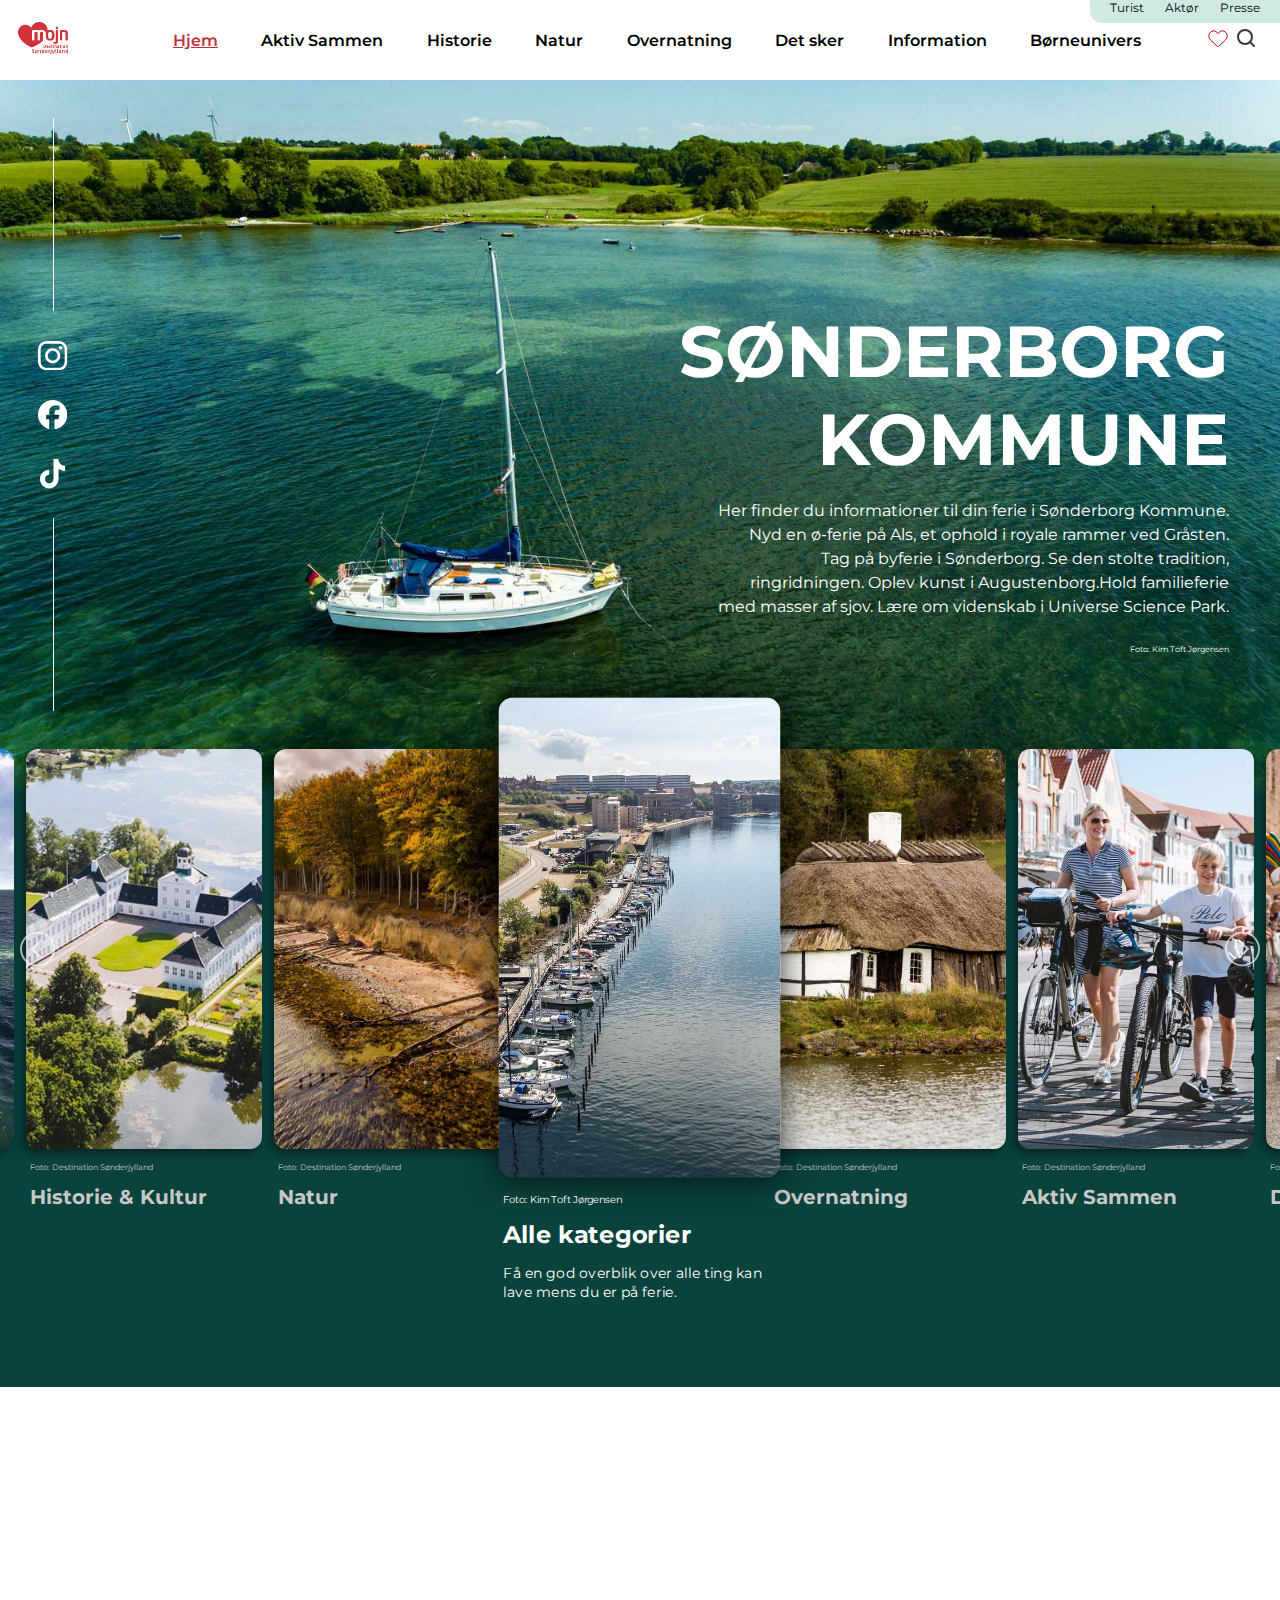
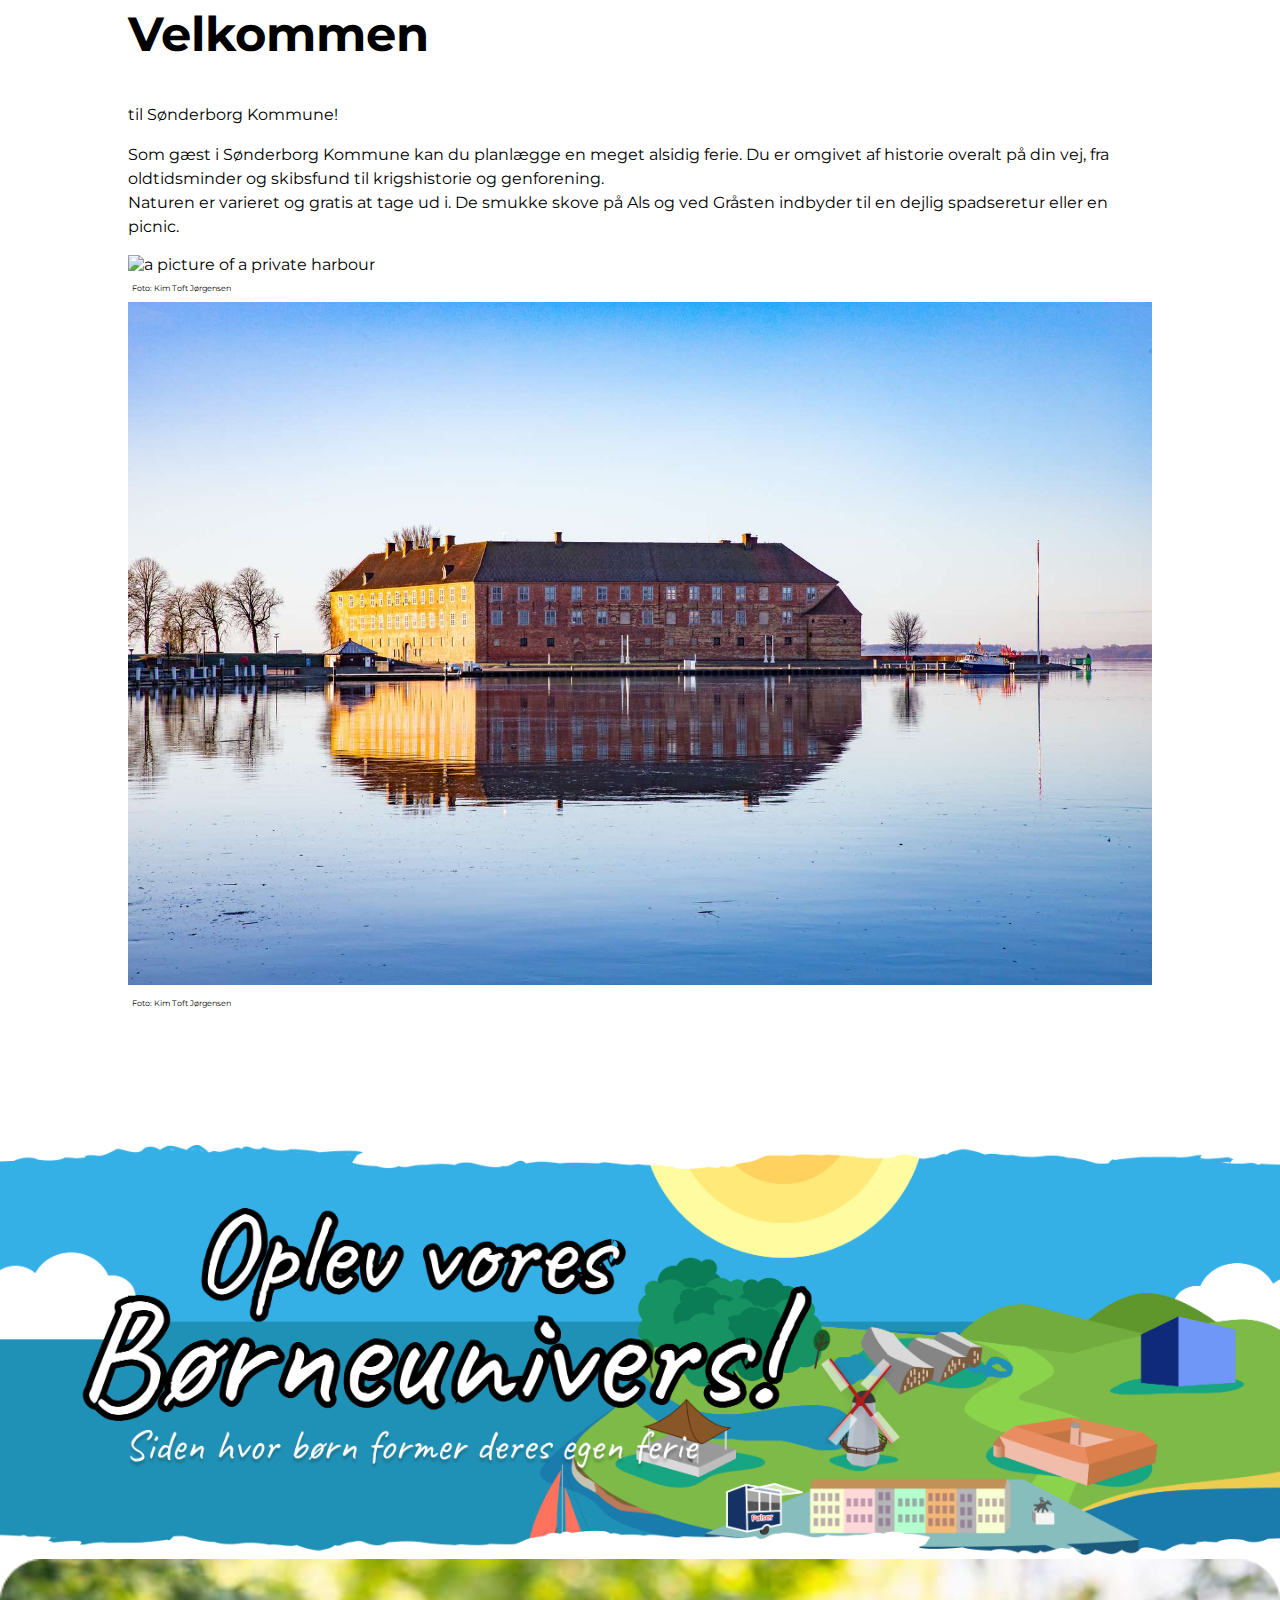
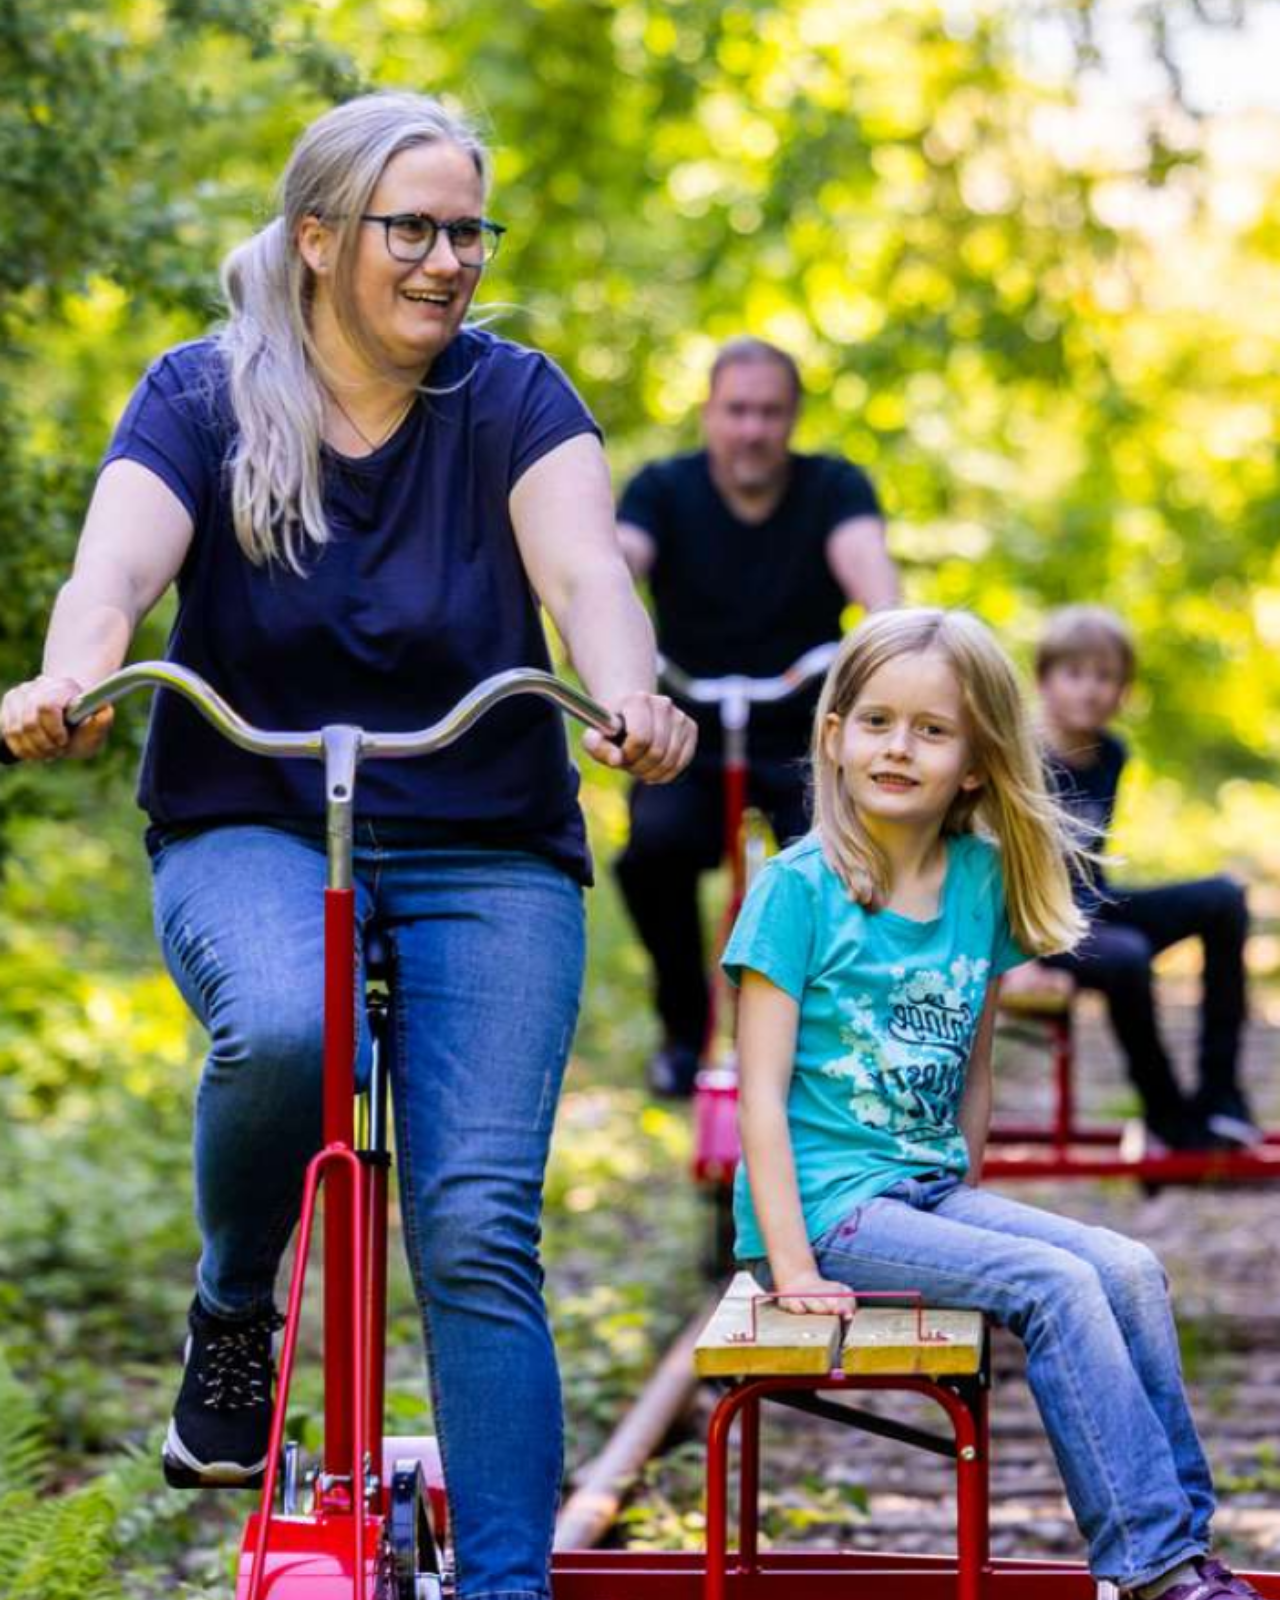
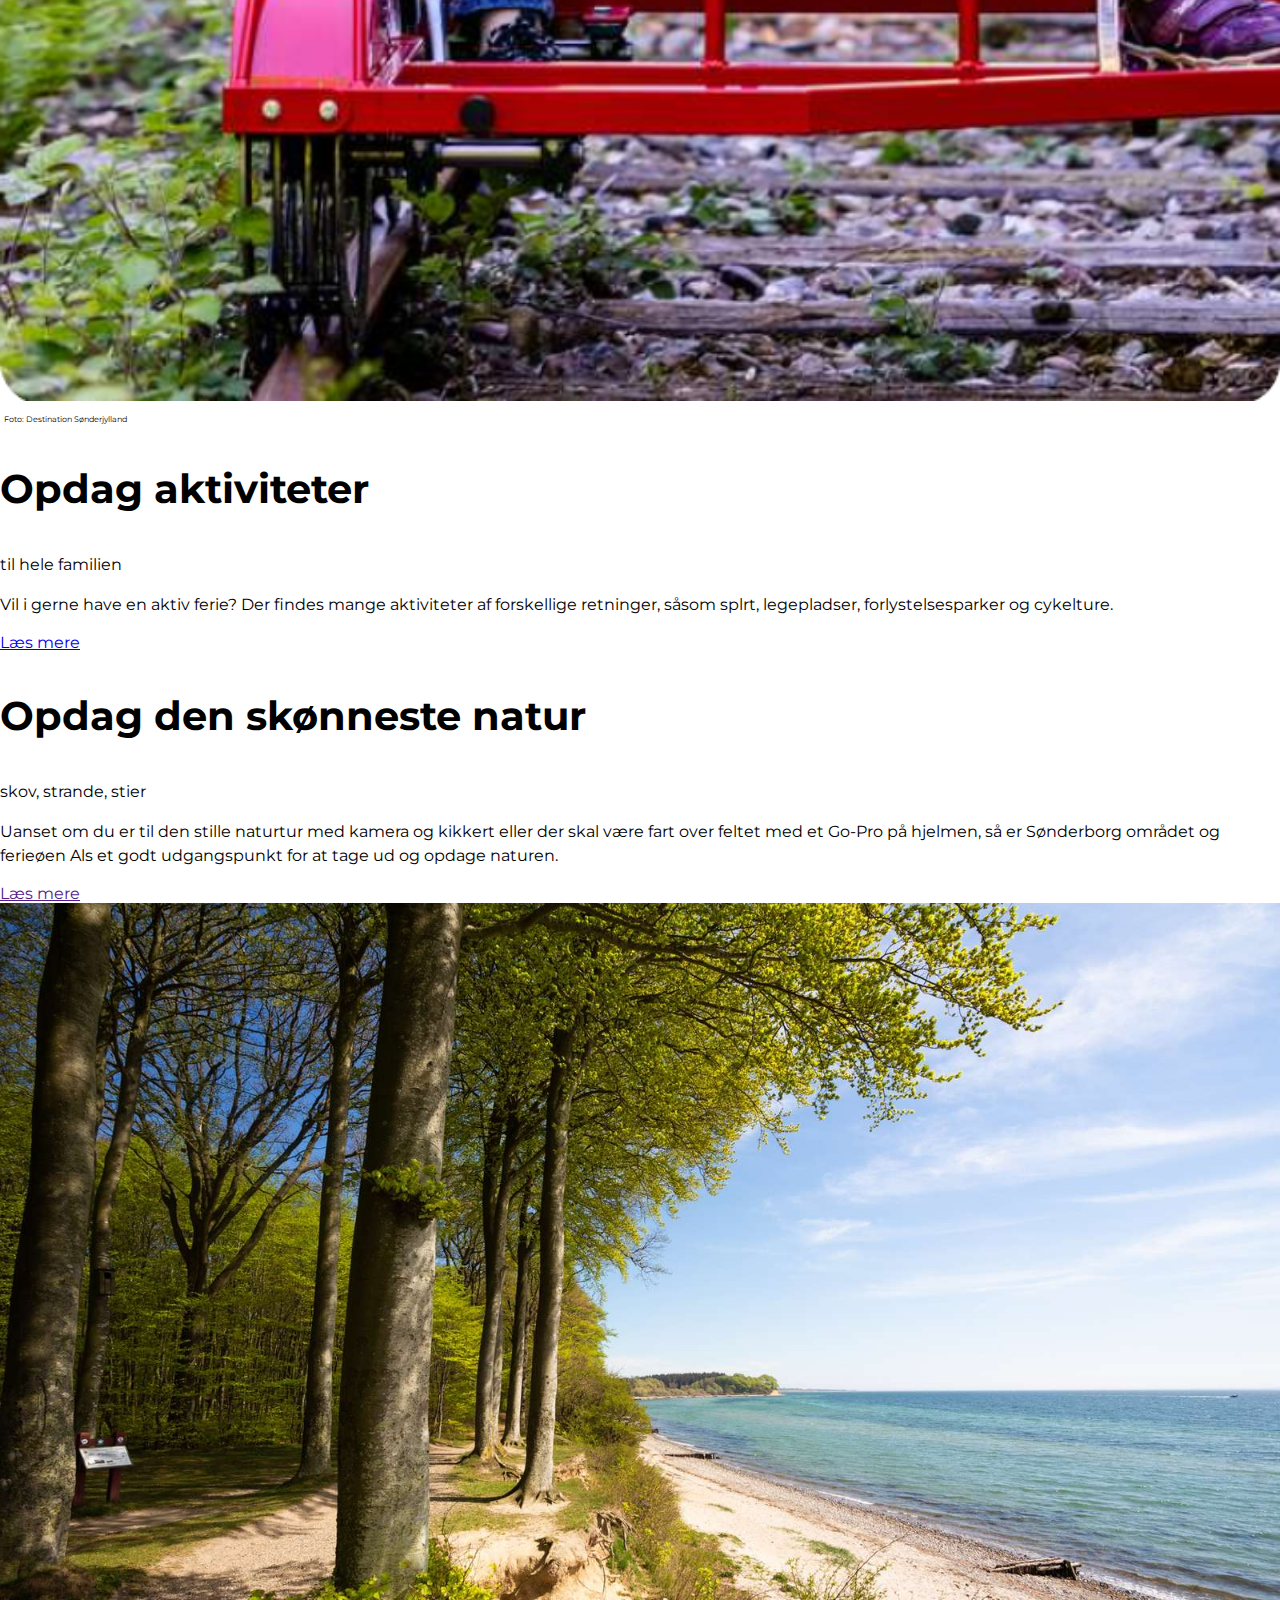
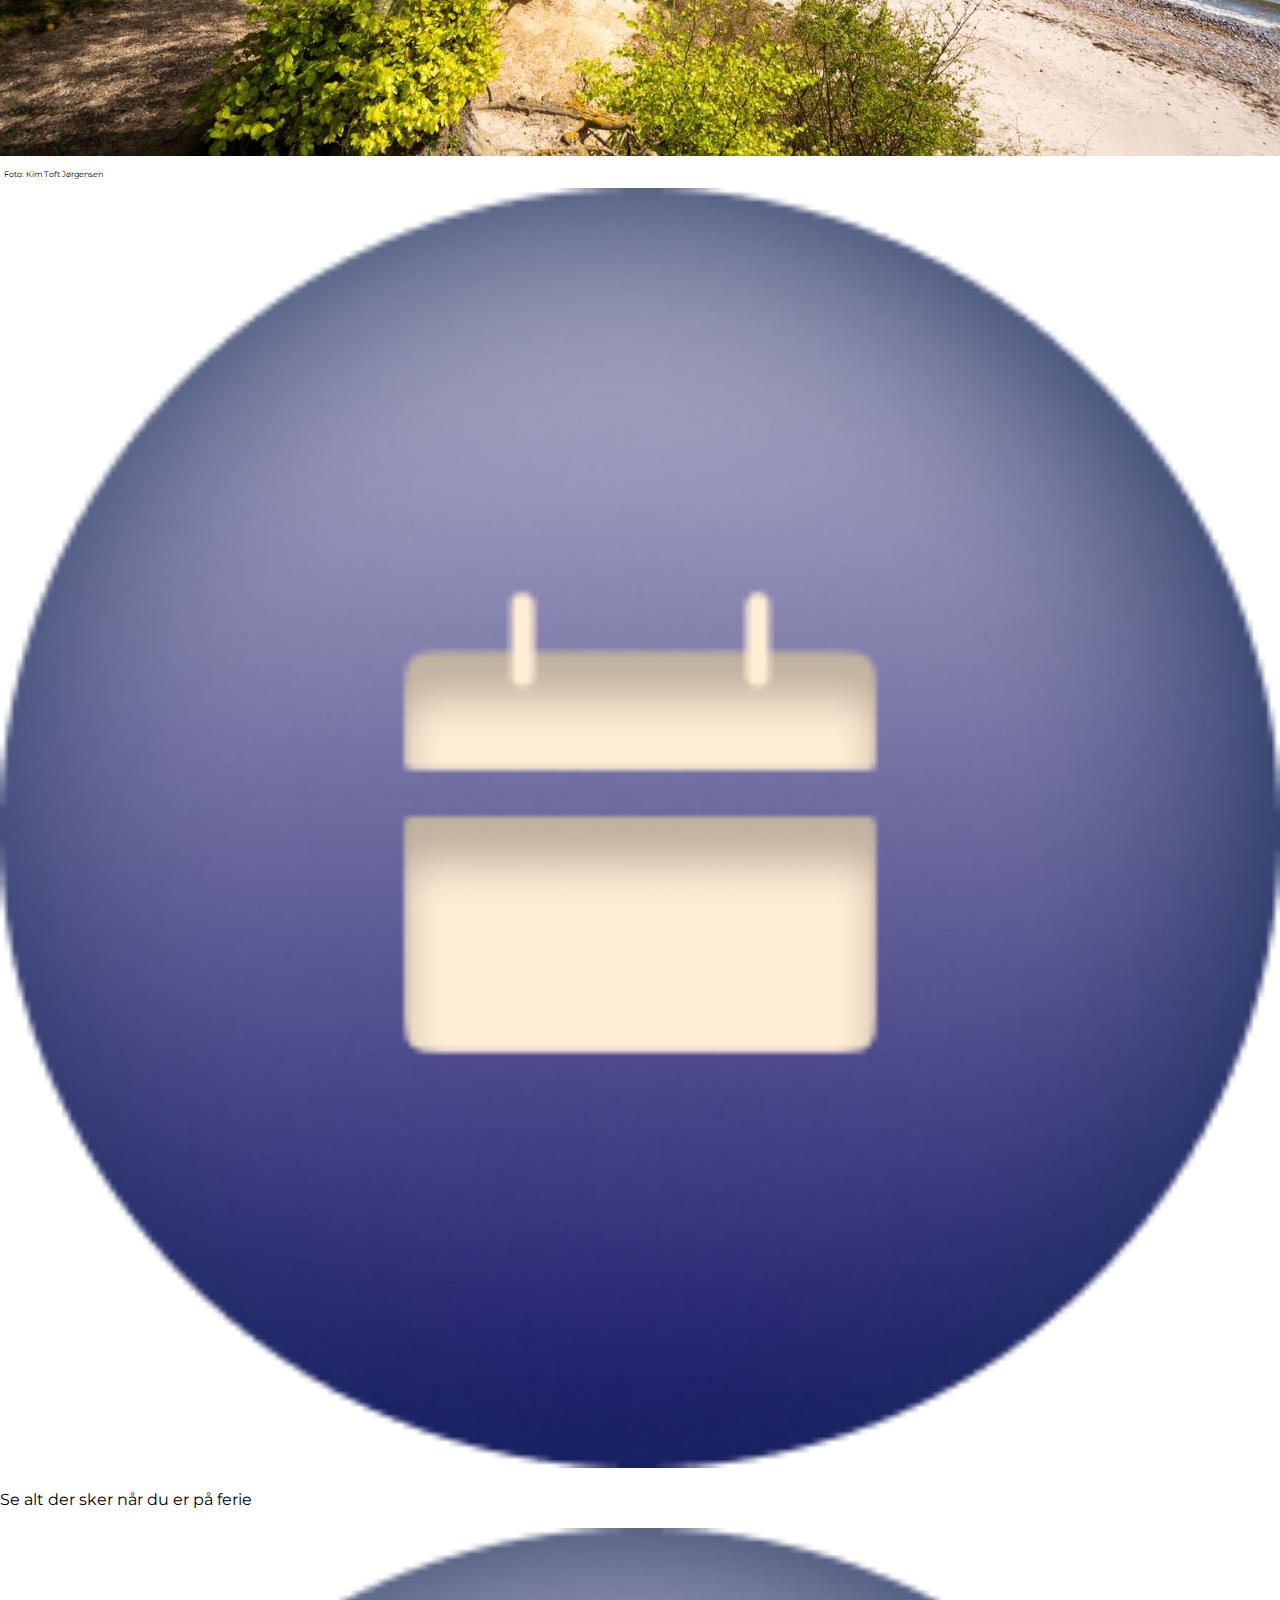
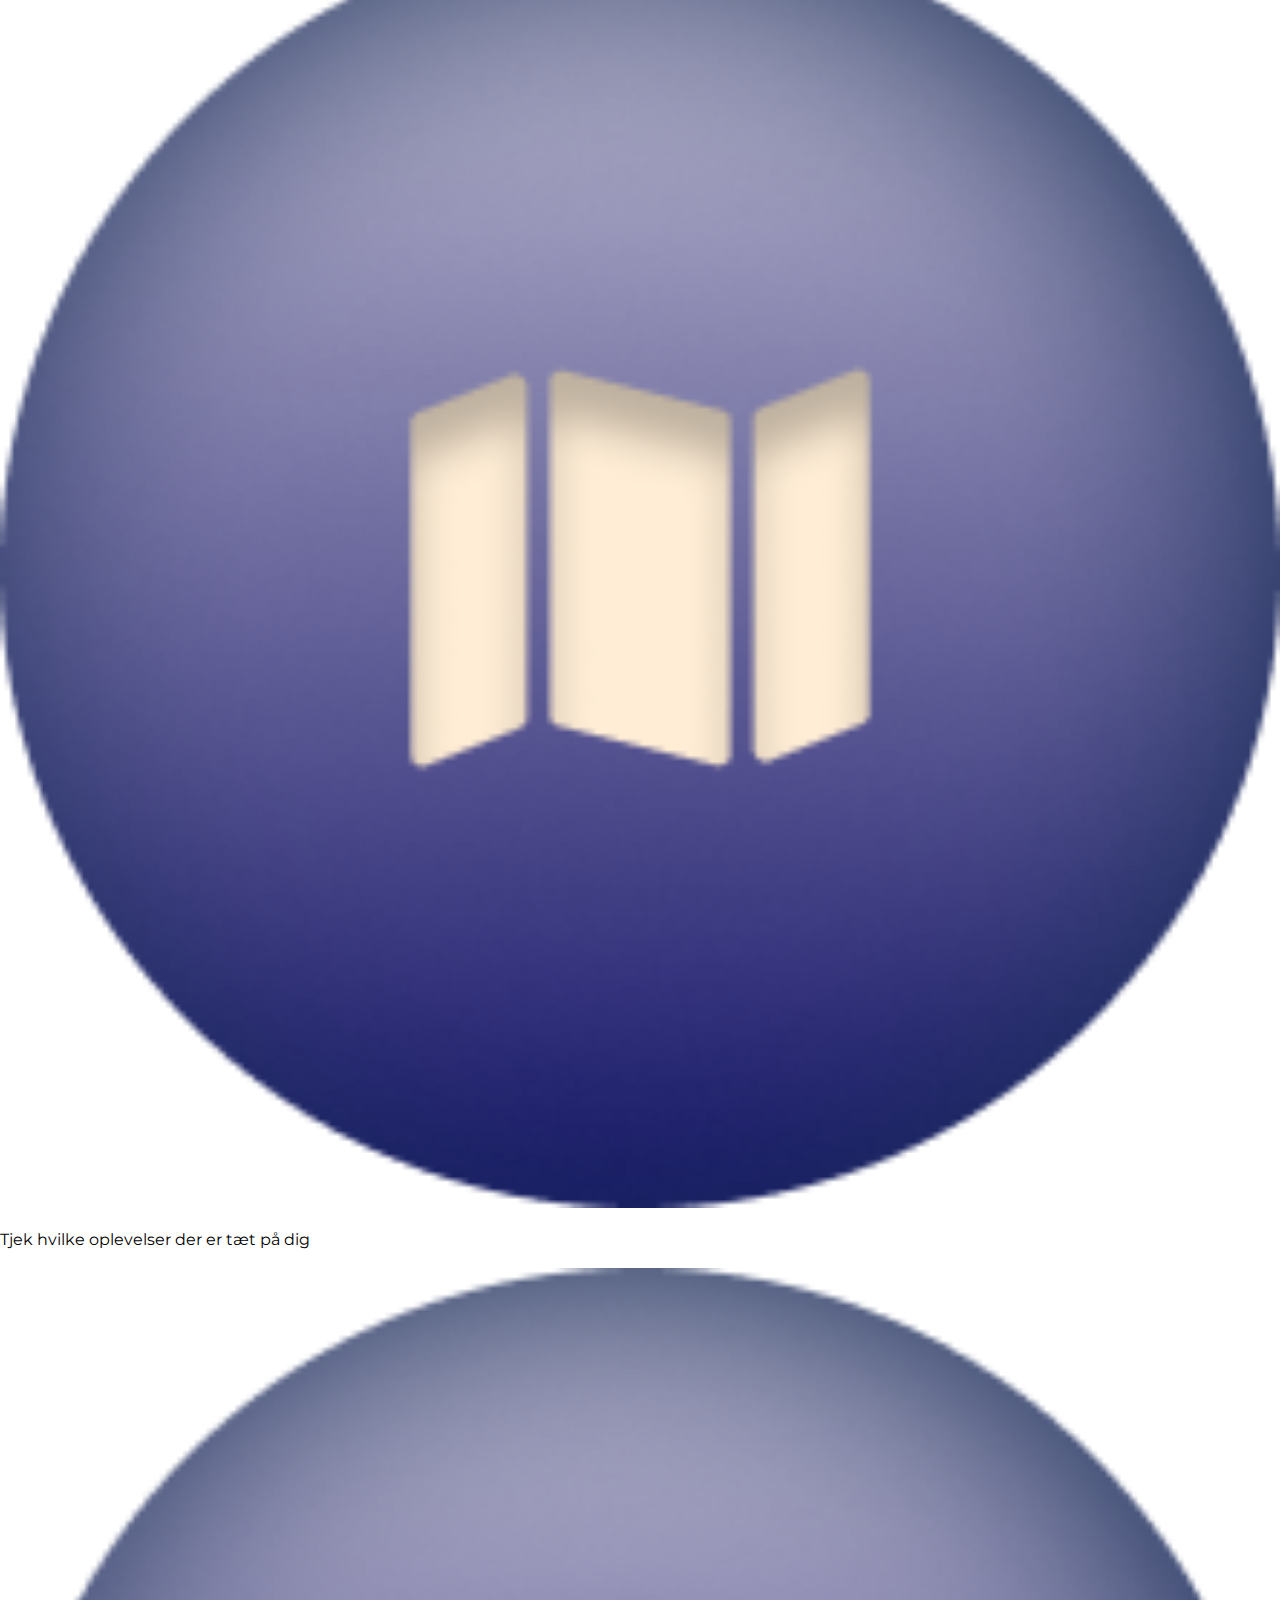
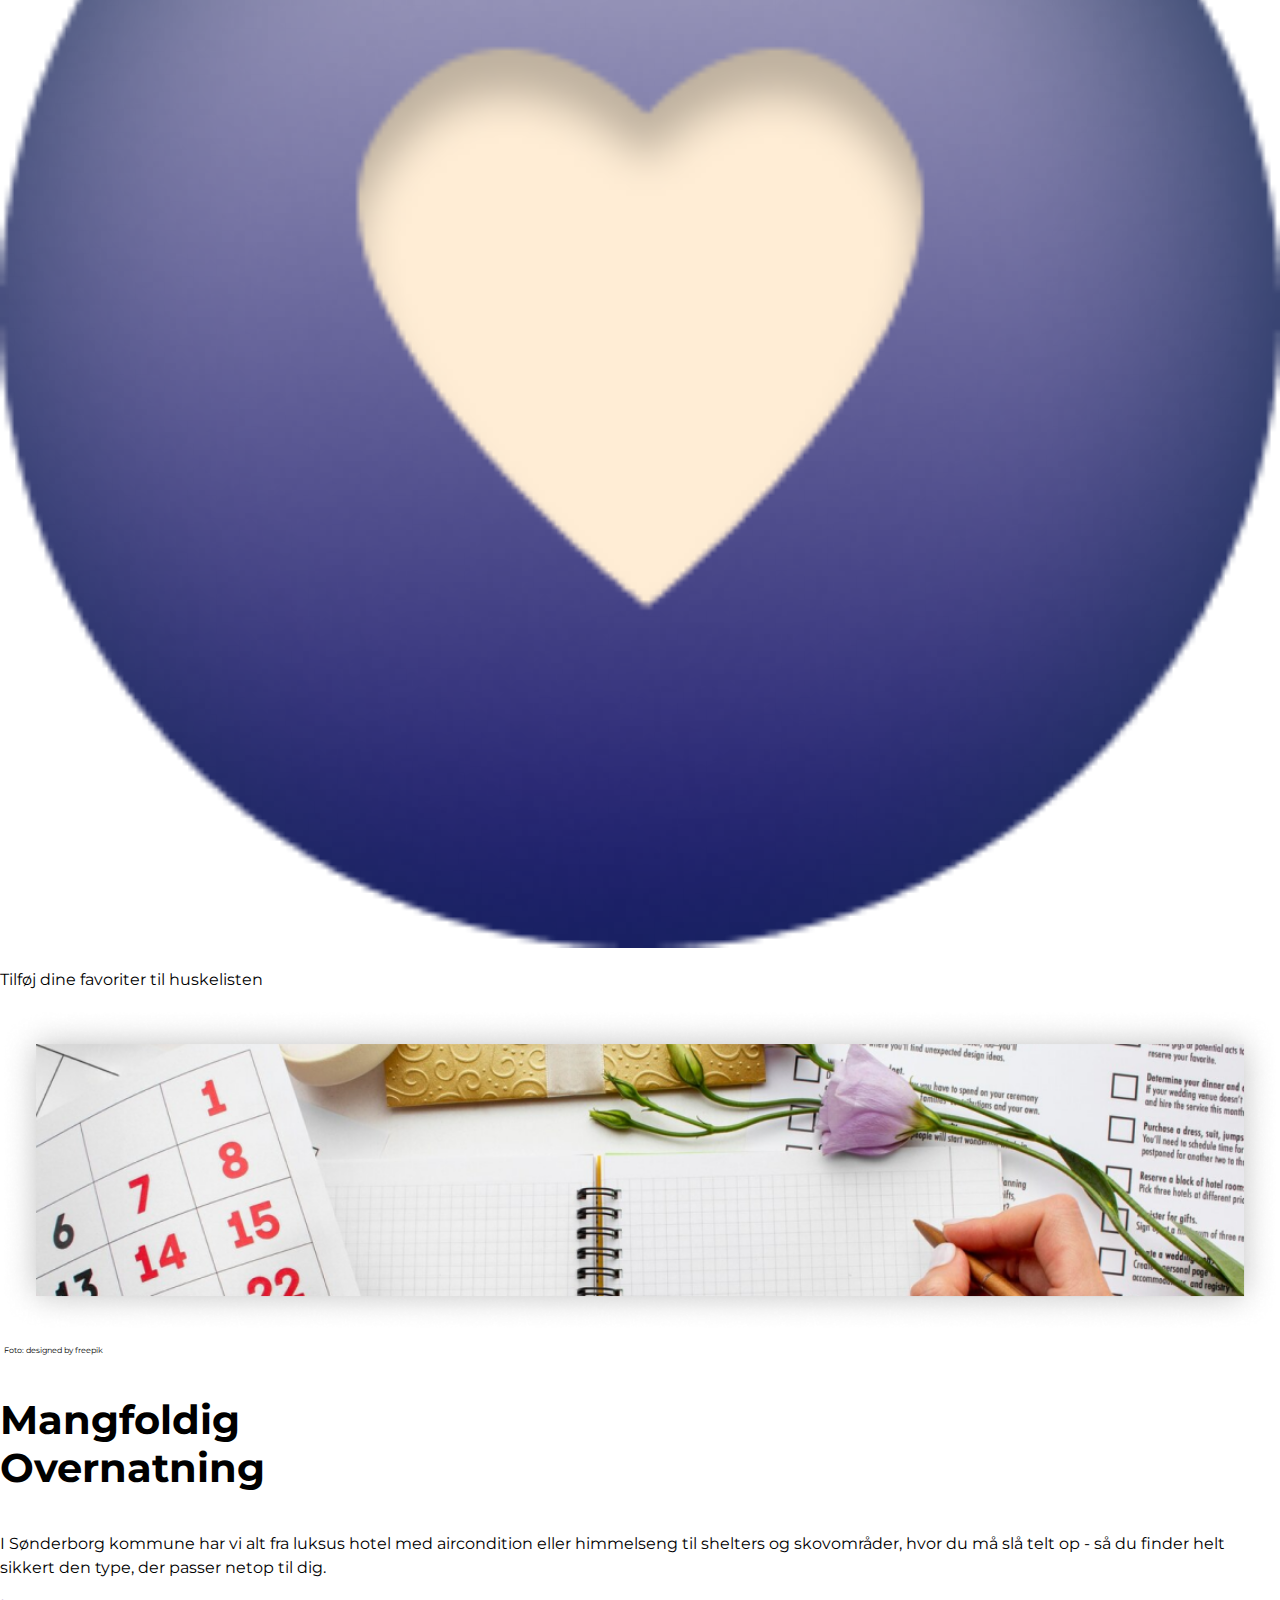
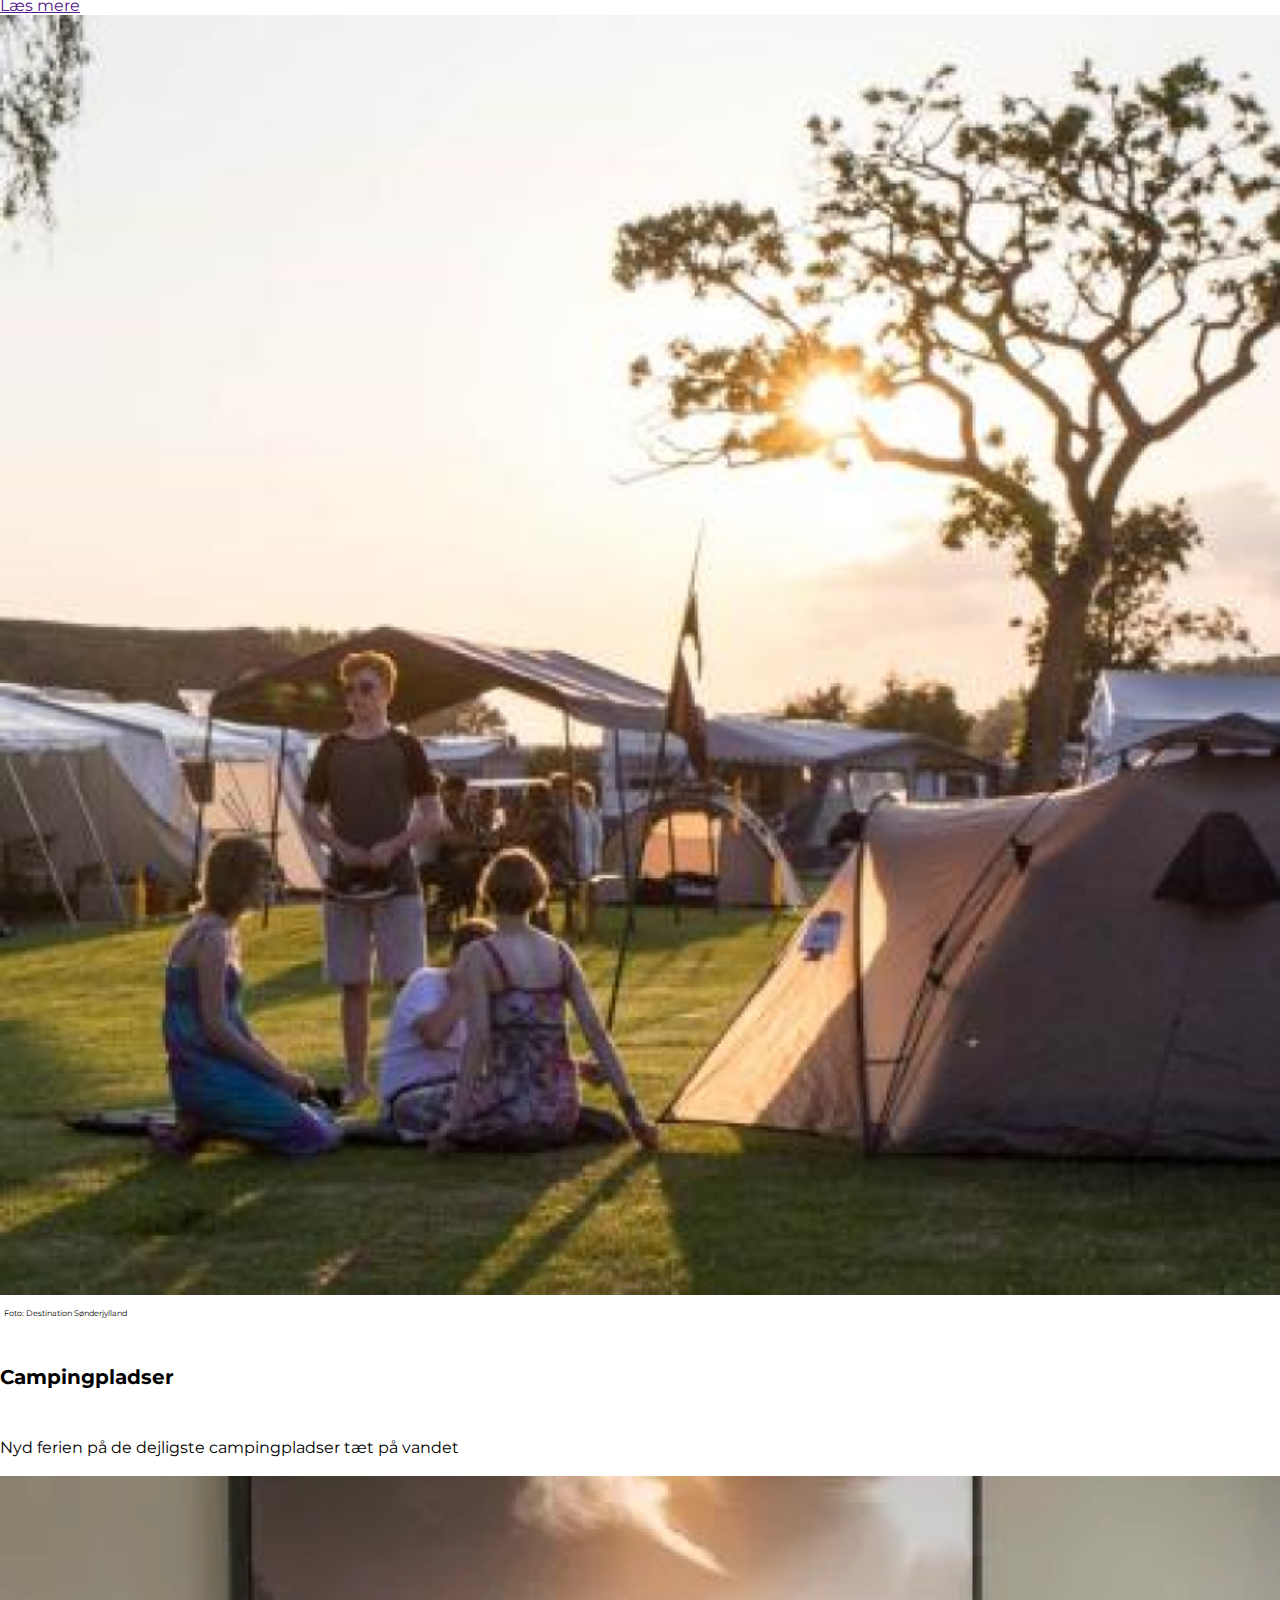
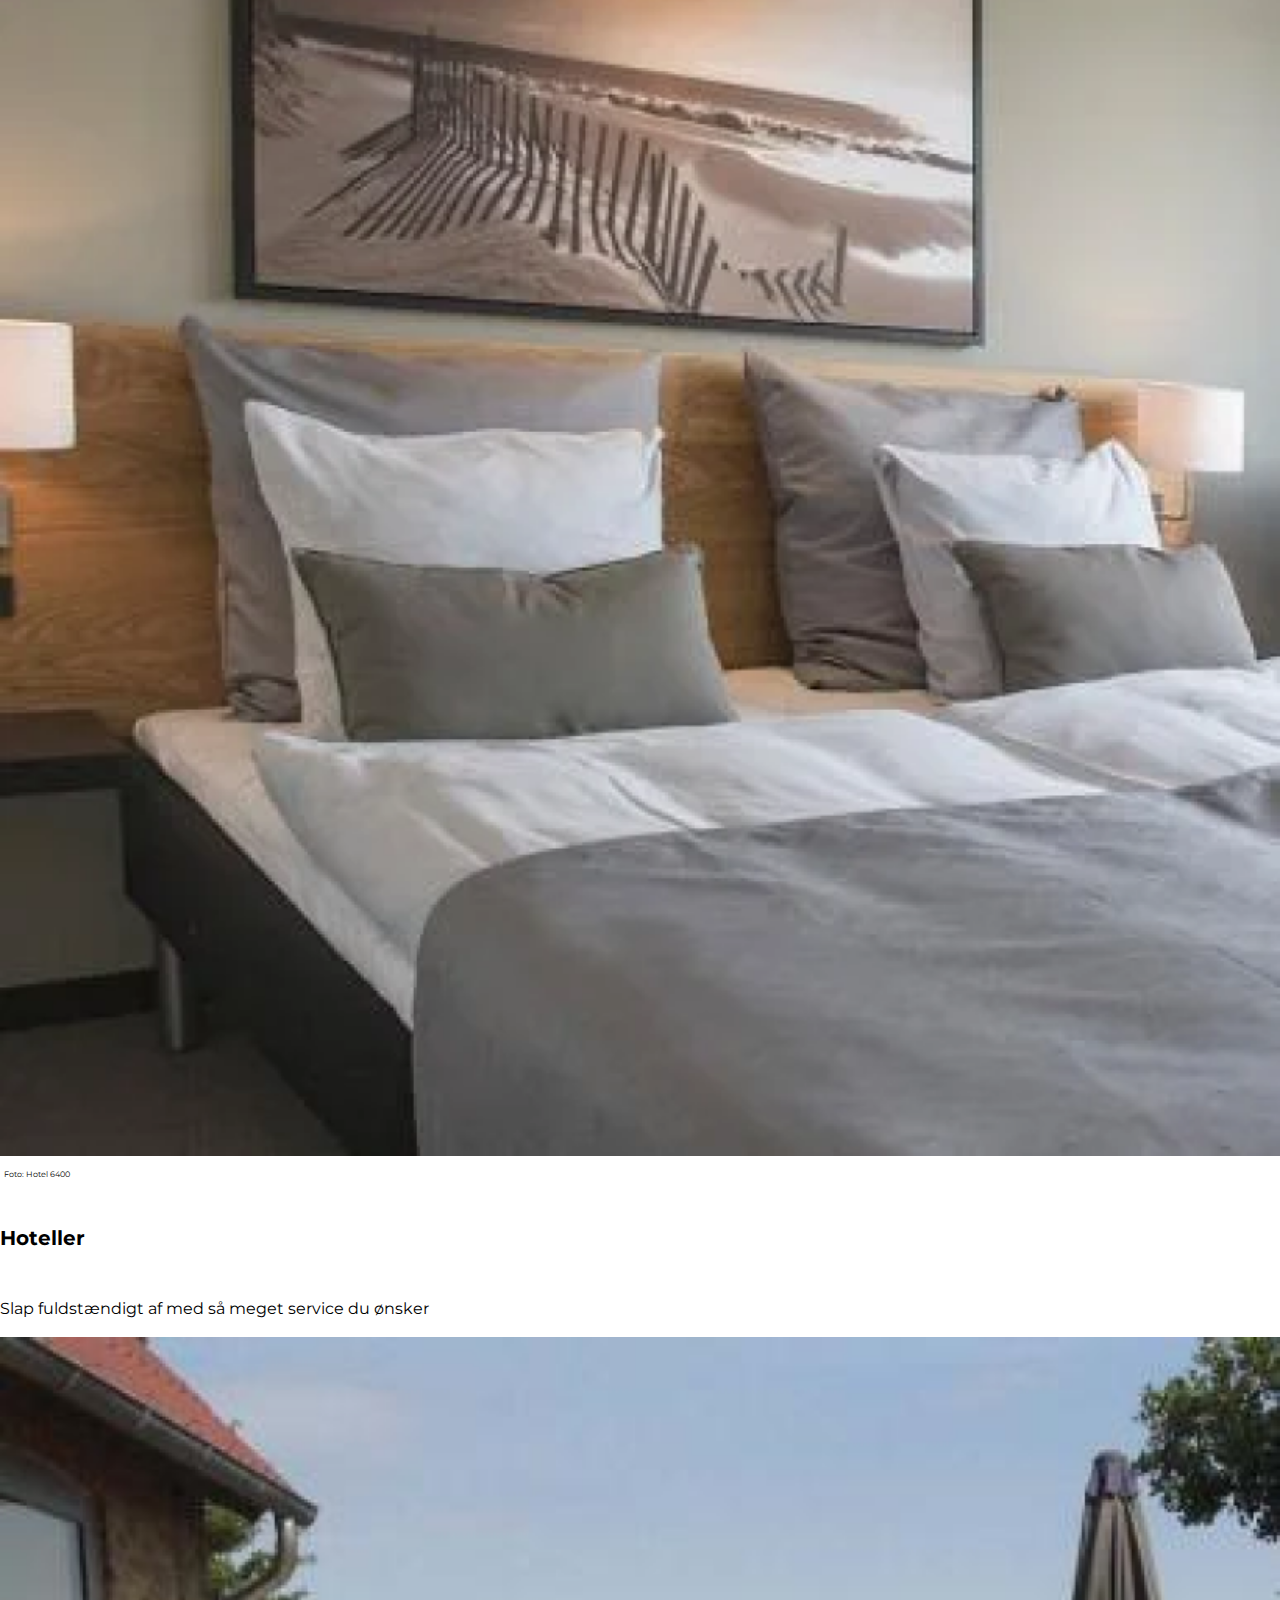
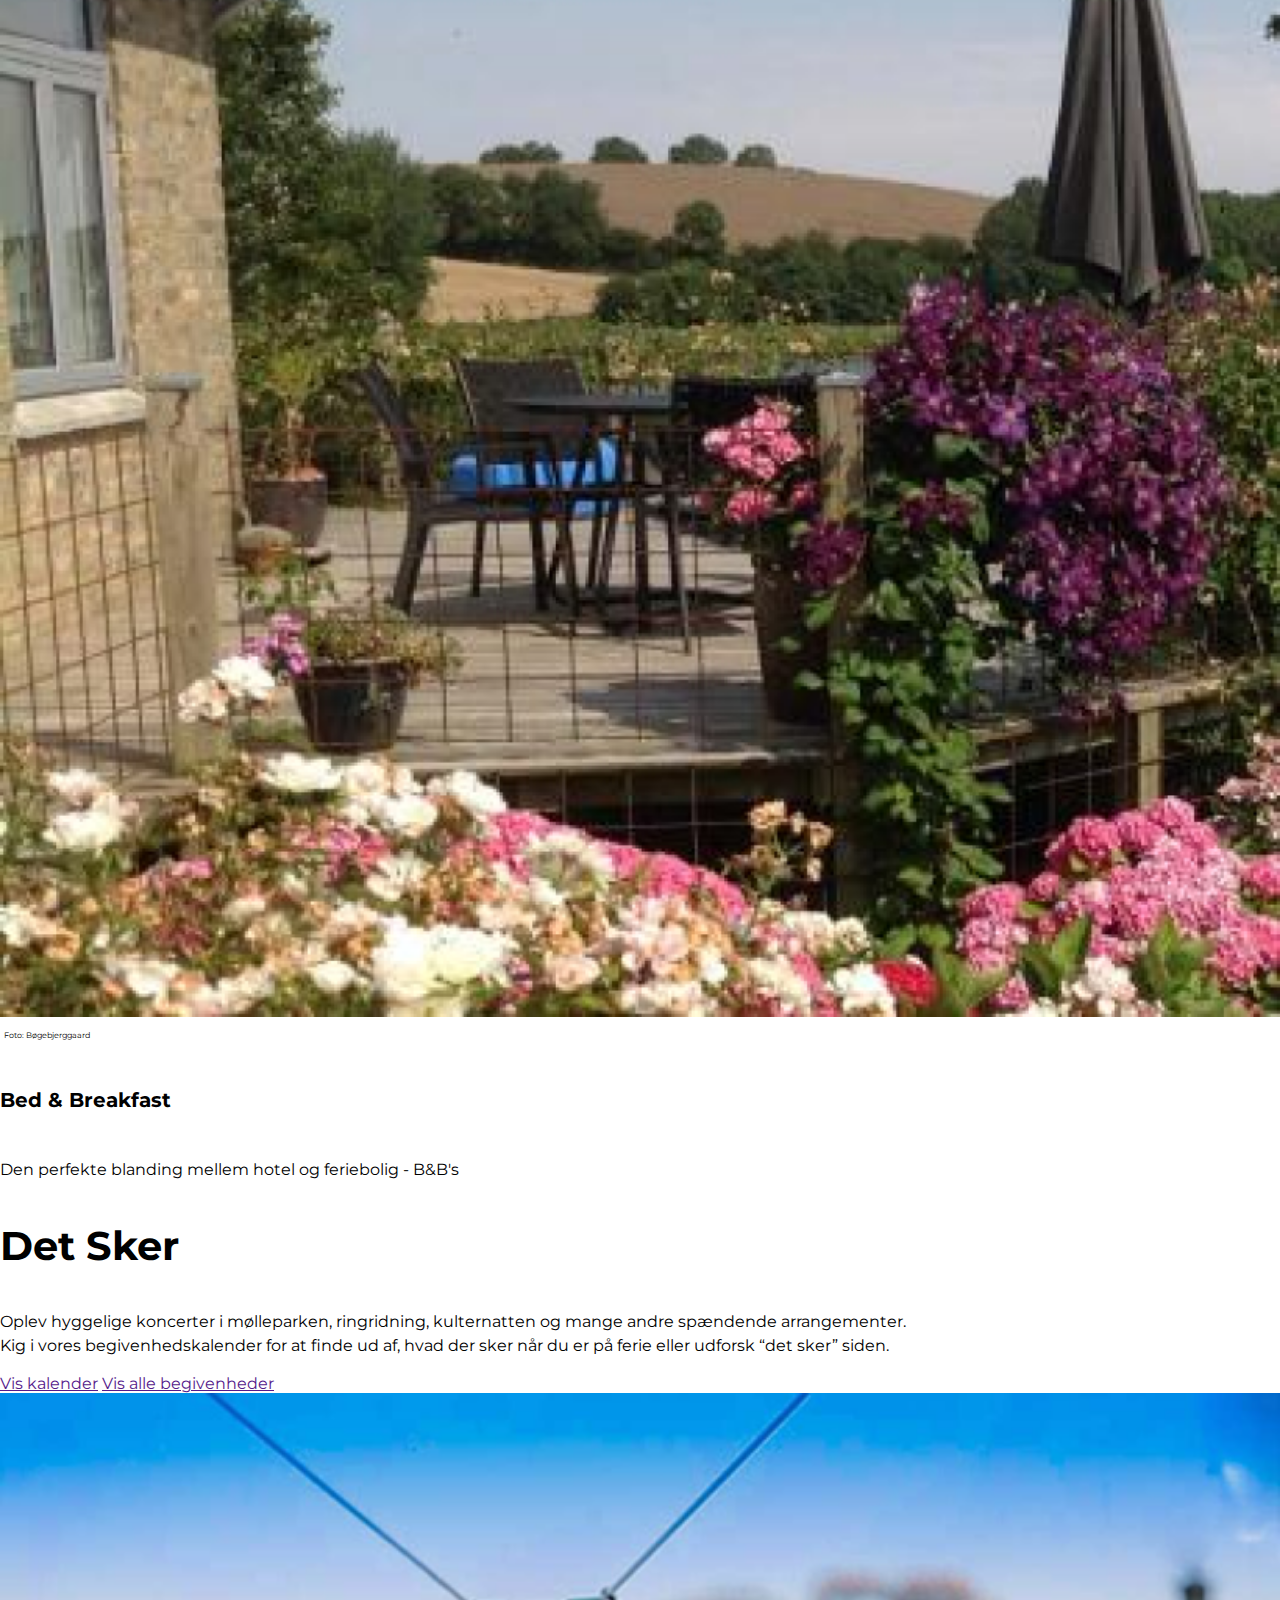
==== index.html @ 3b70e5e5 "responsiveness hero section" ====
<!DOCTYPE html>
<html lang="dk">

<head>
    <meta charset="UTF-8">
    <meta name="viewport" content="width=device-width, initial-scale=1.0">
    <title>VisitSønderborg</title>
    <link rel="stylesheet" href="style.css">
</head>

<body>
    <!-- header -->
    <header class="header">
        <a href="index.html"><img class="navbar__logo" src="images/logo.png" alt="Destination Sønderjyllands logo"></a>
        <nav class="navbar">
            <ul class="navbar__menu">
                <svg class="backButton" width="29" height="29" viewBox="0 0 29 29" fill="none"
                    xmlns="http://www.w3.org/2000/svg">
                    <mask id="mask0_703_14806" style="mask-type:alpha" maskUnits="userSpaceOnUse" x="0" y="0" width="29"
                        height="29">
                        <rect width="29" height="29" fill="#D9D9D9" />
                    </mask>
                    <g mask="url(#mask0_703_14806)">
                        <path
                            d="M9.45586 15.7083L16.2225 22.475L14.5007 24.1666L4.83398 14.5L14.5007 4.83331L16.2225 6.52498L9.45586 13.2916H24.1673V15.7083H9.45586Z"
                            fill="#1C1B1F" />
                    </g>
                </svg>

                <li class="menuItem">
                    <a href="index.html" class="menuLink menuLink--active">Hjem</a>
                </li>
                <li class="menuItem">
                    <a href="aktivsammen.html" class="menuLink">Aktiv Sammen</a>
                </li>
                <li class="menuItem">
                    <a href="#" class="menuLink">Historie</a>
                </li>
                <li class="menuItem">
                    <a href="#" class="menuLink">Natur</a>
                </li>
                <li class="menuItem">
                    <a href="#" class="menuLink">Overnatning</a>
                </li>
                <li class="menuItem">
                    <a href="#" class="menuLink">Det sker</a>
                </li>
                <li class="menuItem">
                    <a href="#" class="menuLink">Information</a>
                </li>
                <li class="menuItem">
                    <a href="boerneunivers.html" class="menuLink ">Børneunivers</a>
                </li>
            </ul>
        </nav>
        <section class="header__icons">
            <svg class="wishlist" width="24" height="24" viewBox="0 0 24 24" fill="none"
                xmlns="http://www.w3.org/2000/svg">
                <path
                    d="M4.45067 13.9082L11.4033 20.4395C11.6428 20.6644 11.7625 20.7769 11.9037 20.8046C11.9673 20.8171 12.0327 20.8171 12.0963 20.8046C12.2375 20.7769 12.3572 20.6644 12.5967 20.4395L19.5493 13.9082C21.5055 12.0706 21.743 9.0466 20.0978 6.92607L19.7885 6.52734C17.8203 3.99058 13.8696 4.41601 12.4867 7.31365C12.2913 7.72296 11.7087 7.72296 11.5133 7.31365C10.1304 4.41601 6.17972 3.99058 4.21154 6.52735L3.90219 6.92607C2.25695 9.0466 2.4945 12.0706 4.45067 13.9082Z"
                    stroke="#C80000" />
            </svg>
            <svg class="search" width="24" height="24" viewBox="0 0 24 24" fill="none"
                xmlns="http://www.w3.org/2000/svg">
                <circle cx="11" cy="11" r="7" stroke="#33363F" stroke-width="2" />
                <path d="M20 20L17 17" stroke="#33363F" stroke-width="2" stroke-linecap="round" />
            </svg>
        </section>
        <div class="hamburger">
            <span class="hamburger__bar"></span>
            <span class="hamburger__bar"></span>
            <span class="hamburger__bar"></span>
        </div>
        <section class="header__targetGroups">
            <a href="#" class="header__targetGroup">Turist</a>
            <a href="" class="header__targetGroup">Aktør</a>
            <a href="" class="header__targetGroup">Presse</a>
        </section>
    </header>
    <!-- Hero Section -->
    <section class="heroSection heroSection--home">
        <section class="heroSection__main">
            <img class="heroSection__backgroundImage" src="images/hero__home.jpeg"
                alt="greenish picture of the sea with a sailboat on it">
            <img class="heroSection__backgroundImage--mobile" src="images/hero__home--mobile.jpg" alt="">
            <section class="socialMedia">
                <span class="socialMedia__line"></span>
                <svg class="socialMedia__instagram icon icon__instagram" width="100%" height="100%" viewBox="0 0 37 37"
                    fill="none" xmlns="http://www.w3.org/2000/svg">
                    <g clip-path="url(#clip0_552_562)">
                        <path
                            d="M18.36 3.30623C23.2656 3.30623 23.8465 3.32775 25.7757 3.41381C27.5687 3.4927 28.5369 3.79392 29.1824 4.04494C30.0358 4.37484 30.6526 4.77647 31.2909 5.41477C31.9364 6.06023 32.3308 6.66984 32.6607 7.5233C32.9117 8.16877 33.213 9.14414 33.2918 10.9299C33.3779 12.8663 33.3994 13.4473 33.3994 18.3457C33.3994 23.2512 33.3779 23.8321 33.2918 25.7614C33.213 27.5543 32.9117 28.5226 32.6607 29.168C32.3308 30.0215 31.9292 30.6383 31.2909 31.2765C30.6454 31.922 30.0358 32.3165 29.1824 32.6464C28.5369 32.8974 27.5615 33.1986 25.7757 33.2775C23.8393 33.3636 23.2584 33.3851 18.36 33.3851C13.4544 33.3851 12.8735 33.3636 10.9443 33.2775C9.15131 33.1986 8.18311 32.8974 7.53764 32.6464C6.68419 32.3165 6.06741 31.9148 5.42911 31.2765C4.78364 30.6311 4.38919 30.0215 4.05928 29.168C3.80827 28.5226 3.50705 27.5472 3.42816 25.7614C3.34209 23.825 3.32058 23.244 3.32058 18.3457C3.32058 13.4401 3.34209 12.8592 3.42816 10.9299C3.50705 9.13697 3.80827 8.16877 4.05928 7.5233C4.38919 6.66984 4.79081 6.05306 5.42911 5.41477C6.07458 4.7693 6.68419 4.37484 7.53764 4.04494C8.18311 3.79392 9.15849 3.4927 10.9443 3.41381C12.8735 3.32775 13.4544 3.30623 18.36 3.30623ZM18.36 0C13.3755 0 12.7516 0.0215156 10.7937 0.107578C8.84292 0.193641 7.50178 0.509203 6.33994 0.961031C5.12789 1.43437 4.10231 2.05833 3.08391 3.08391C2.05833 4.10231 1.43438 5.12789 0.961031 6.33277C0.509203 7.50178 0.193641 8.83575 0.107578 10.7865C0.0215156 12.7516 0 13.3755 0 18.36C0 23.3445 0.0215156 23.9684 0.107578 25.9263C0.193641 27.8771 0.509203 29.2182 0.961031 30.3801C1.43438 31.5921 2.05833 32.6177 3.08391 33.6361C4.10231 34.6545 5.12789 35.2856 6.33277 35.7518C7.50178 36.2036 8.83575 36.5192 10.7865 36.6053C12.7444 36.6913 13.3684 36.7128 18.3528 36.7128C23.3373 36.7128 23.9612 36.6913 25.9192 36.6053C27.8699 36.5192 29.211 36.2036 30.3729 35.7518C31.5778 35.2856 32.6033 34.6545 33.6217 33.6361C34.6402 32.6177 35.2713 31.5921 35.7375 30.3872C36.1893 29.2182 36.5048 27.8843 36.5909 25.9335C36.677 23.9756 36.6985 23.3516 36.6985 18.3672C36.6985 13.3827 36.677 12.7588 36.5909 10.8008C36.5048 8.85009 36.1893 7.50895 35.7375 6.34711C35.2856 5.12789 34.6617 4.10231 33.6361 3.08391C32.6177 2.0655 31.5921 1.43438 30.3872 0.968203C29.2182 0.516375 27.8843 0.200813 25.9335 0.11475C23.9684 0.0215156 23.3445 0 18.36 0Z"
                            fill="white" />
                        <path
                            d="M18.36 8.92896C13.1532 8.92896 8.92899 13.1532 8.92899 18.36C8.92899 23.5668 13.1532 27.791 18.36 27.791C23.5668 27.791 27.791 23.5668 27.791 18.36C27.791 13.1532 23.5668 8.92896 18.36 8.92896ZM18.36 24.4776C14.982 24.4776 12.2424 21.7379 12.2424 18.36C12.2424 14.982 14.982 12.2424 18.36 12.2424C21.738 12.2424 24.4776 14.982 24.4776 18.36C24.4776 21.7379 21.738 24.4776 18.36 24.4776Z"
                            fill="white" />
                        <path
                            d="M30.3657 8.55602C30.3657 9.77524 29.376 10.7578 28.164 10.7578C26.9447 10.7578 25.9622 9.76807 25.9622 8.55602C25.9622 7.3368 26.9519 6.35425 28.164 6.35425C29.376 6.35425 30.3657 7.34397 30.3657 8.55602Z"
                            fill="white" />
                    </g>
                    <defs>
                        <clipPath id="clip0_552_562">
                            <rect width="36.72" height="36.72" fill="white" />
                        </clipPath>
                    </defs>
                </svg>
                <svg class="socialMedia__facebook icon icon__facebook" width="100%" height="100%" viewBox="0 0 37 37"
                    fill="none" xmlns="http://www.w3.org/2000/svg">
                    <g clip-path="url(#clip0_552_582)">
                        <path
                            d="M18.36 0C8.22014 0 0 8.22014 0 18.36C0 26.9701 5.92808 34.1951 13.925 36.1795V23.9708H10.1391V18.36H13.925V15.9424C13.925 9.69335 16.7531 6.79687 22.8883 6.79687C24.0516 6.79687 26.0587 7.02527 26.8798 7.25293V12.3387C26.4465 12.2931 25.6937 12.2704 24.7588 12.2704C21.7485 12.2704 20.5852 13.4109 20.5852 16.3757V18.36H26.5823L25.552 23.9708H20.5852V36.5856C29.6764 35.4877 36.7207 27.7471 36.7207 18.36C36.72 8.22014 28.4999 0 18.36 0Z"
                            fill="white" />
                    </g>
                    <defs>
                        <clipPath id="clip0_552_582">
                            <rect width="36.72" height="36.72" fill="white" />
                        </clipPath>
                    </defs>
                </svg>
                <svg class="socialMedia__tikTok icon icon__tikTok" width="100%" height="100%" viewBox="0 0 32 37"
                    fill="none" xmlns="http://www.w3.org/2000/svg">
                    <path
                        d="M23.061 0H16.8726V25.0121C16.8726 27.9924 14.4925 30.4404 11.5305 30.4404C8.56851 30.4404 6.18838 27.9924 6.18838 25.0121C6.18838 22.0852 8.51563 19.6904 11.3718 19.584V13.3044C5.07764 13.4108 0 18.5729 0 25.0121C0 31.5047 5.18342 36.72 11.5834 36.72C17.9833 36.72 23.1667 31.4515 23.1667 25.0121V12.1868C25.494 13.8897 28.3501 14.9009 31.365 14.9541V8.67444C26.7105 8.51479 23.061 4.68313 23.061 0Z"
                        fill="white" />
                </svg>
                <span class="socialMedia__line"></span>
            </section>
            <section class="heroSection__text">
                <h1 class="heroSection__title">SØNDERBORG<br>KOMMUNE</h1>
                <p class="heroSection__description">Her finder du informationer til din ferie i Sønderborg Kommune. Nyd
                    en
                    ø-ferie på Als, et ophold i royale rammer ved Gråsten. Tag på byferie i Sønderborg. Se den stolte
                    tradition, ringridningen. Oplev kunst i Augustenborg.Hold familieferie med masser af sjov. Lære om
                    videnskab i Universe Science Park.</p>
                <p class="heroSection__description--mobile">Her finder du informationer til din ferie i Sønderborg Kommune. Fra en meget aktiv 
                    ferie, til afslappet strandferie eller en kulturrejse. </p>
                <p class="imageCredit">Foto: Kim Toft Jørgensen</p>
            </section>
        </section>
        <section class="categorySlider">
            <section class="slider__arrows">
                <svg class="slider__arrow slider__arrow--previous" width="35" height="35" viewBox="0 0 35 35"
                    fill="none" xmlns="http://www.w3.org/2000/svg">
                    <circle opacity="0.64" cx="17.5" cy="17.5" r="16.5" transform="rotate(90 17.5 17.5)" stroke="white"
                        stroke-width="2" />
                    <g opacity="0.7">
                        <line x1="21.2247" y1="8.66145" x2="11.5695" y2="18.3166" stroke="white" stroke-width="2" />
                        <line y1="-1" x2="13.6545" y2="-1"
                            transform="matrix(-0.707107 -0.707107 -0.707107 0.707107 20.5176 27.2646)" stroke="white"
                            stroke-width="2" />
                    </g>
                </svg>
                <svg class="slider__arrow slider__arrow--next" width="35" height="35" viewBox="0 0 35 35" fill="none"
                    xmlns="http://www.w3.org/2000/svg">
                    <circle opacity="0.64" cx="17.5" cy="17.5" r="16.5" transform="rotate(90 17.5 17.5)" stroke="white"
                        stroke-width="2" />
                    <g opacity="0.7">
                        <line x1="21.2247" y1="8.66145" x2="11.5695" y2="18.3166" stroke="white" stroke-width="2" />
                        <line y1="-1" x2="13.6545" y2="-1"
                            transform="matrix(-0.707107 -0.707107 -0.707107 0.707107 20.5176 27.2646)" stroke="white"
                            stroke-width="2" />
                    </g>
                </svg>
            </section>
            <article class="categorySlider__card" imageID="1">
                <img class="categorySlider__image" src="" alt="a questionmark on an island">
                <p class="imageCredit"></p>
                <h6 class="categorySlider__title">Information</h6>
                <p class="categorySlider__description">Se alle aktiviteter, begivenheder og oplevelser på EN side.</p>
            </article>
            <article class="categorySlider__card" imageID="2">
                <img class="categorySlider__image" src="" alt="a picture of Gråsten slot">
                <p class="imageCredit"></p>
                <h6 class="categorySlider__title">Historie & Kultur</h6>
                <p class="categorySlider__description">Udforsk områdets smukkeste kultursteder og lære om Danmarks
                    historie.</p>
            </article>
            <article class="categorySlider__card" imageID="3">
                <img class="categorySlider__image" src="" alt="a picture of a forest at the water">
                <p class="imageCredit"></p>
                <h6 class="categorySlider__title">Natur</h6>
                <p class="categorySlider__description">Opdag de skønneste strande og oplev den dejlige natur i skoven
                    eller på stier.</p>
            </article>
            <article class="categorySlider__card focus" imageID="4">
                <img class="categorySlider__image" src="" alt="a picture of Sønderborg with water and the alsik hotel">
                <p class="imageCredit"></p>
                <h6 class="categorySlider__title">Alle kategorier</h6>
                <p class="categorySlider__description">Få en god overblik over alle ting kan lave mens du er på ferie.
                </p>
            </article>
            <article class="categorySlider__card" imageID="5">
                <img class="categorySlider__image" src=""
                    alt="a picture of an old house at a small lake in the middle of nature">
                <p class="imageCredit"></p>
                <h6 class="categorySlider__title">Overnatning</h6>
                <p class="categorySlider__description">Fra hoteller til feriebolig og shelter - alt hvor du kan sove
                    mens du er på ferie.</p>
            </article>
            <article class="categorySlider__card" imageID="6">
                <img class="categorySlider__image" src="" alt="a picture of family with bikes at the city harbour">
                <p class="imageCredit"></p>
                <h6 class="categorySlider__title">Aktiv Sammen</h6>
                <p class="categorySlider__description">Vil du have en aktiv ferie? Opdag sportaktiviteter,
                    forlystelsesparker og mere.</p>
            </article>
            <article class="categorySlider__card" imageID="7">
                <img class="categorySlider__image" src=""
                    alt="a picture of a man while 'ringridning', dressed as in old times">
                <p class="imageCredit"></p>
                <h6 class="categorySlider__title">Det Sker</h6>
                <p class="categorySlider__description">Alle begivenheder i området i din ferieuge!</p>
            </article>
            <article class="categorySlider__card" imageID="8">
                <img class="categorySlider__image" src="" alt="a picture of a pizza">
                <p class="imageCredit"></p>
                <h6 class="categorySlider__title">Madoplevelser</h6>
                <p class="categorySlider__description">Fra hoteller til feriebolig og shelter - alt hvor du kan sove
                    mens du er på ferie.</p>
            </article>
        </section>
    </section>
    <main>
        <!-- welcome -->
        <section class="welcome">
            <section class="welcome__text">
                <h2 class="welcome__headline">Velkommen</h2>
                <!-- p?? h4??  -->
                <p class="headline__script welcome__headline--script">til Sønderborg Kommune!</p>
                <p class="welcome__description">Som gæst i Sønderborg Kommune kan du planlægge en meget alsidig ferie.
                    Du er omgivet af historie overalt på din vej, fra oldtidsminder og skibsfund til krigshistorie og
                    genforening. <br>Naturen er varieret og gratis at tage ud i. De smukke skove på Als og ved Gråsten
                    indbyder til en dejlig spadseretur eller en picnic.</p>
            </section>
            <section class="welcomeImage--top">
                <img class="welcomeImage__image--top" src="images/welcome__lystbådhavn.jpeg"
                    alt="a picture of a private harbour">
                <div class="welcomeImage__frame--top"></div>
                <p class="imageCredit">Foto: Kim Toft Jørgensen</p>
            </section>
            <section class="welcomeImage--bottom">
                <img class="welcomeImage__image--bottom" src="images/welcome__slot.jpeg"
                    alt="a picture of Sønderborg slot">
                <div class="welcomeImage__frame--bottom"></div>
                <p class="imageCredit">Foto: Kim Toft Jørgensen</p>
            </section>
        </section>
        <!-- banner børneunivers -->
        <img class="banner" src="images/bannerBørneunivers.png"
            alt="a banner with an illustration of an island, leading to the kids area of the website">
        <!-- opposite categories -->
        <section class="oppositeCards">
            <!-- left / first one -->
            <section class="oppositeCards__left">
                <section class="oppositeCards__imageAndCredit">
                    <img class="oppositeCards__image oppositeCards__image--left" src="images/opposite__aktiviteter.png"
                        alt="mother and daughter on a railbike">
                    <p class="imageCredit">Foto: Destination Sønderjylland</p>
                </section>
                <section class="oppositeCards__info oppositeCards__info--left">
                    <h3 class="oppositeCards__title oppositeCards__title--left">Opdag aktiviteter</h3>
                    <p class="headline__script oppositeCards__subtitle--left">til hele familien</p>
                    <p class="oppositeCards__description oppositeCards__description--left">Vil i gerne have en aktiv
                        ferie? Der findes mange aktiviteter af forskellige retninger, såsom splrt, legepladser,
                        forlystelsesparker og cykelture.</p>
                    <a class="button button__primary" href="aktivsammen.html">Læs mere</a>
                </section>
            </section>
            <!-- right / second one -->
            <section class="oppositeCards__right">
                <section class="oppositeCards__info oppositeCards__info--right">
                    <h3 class="oppositeCards__title oppositeCards__title--right">Opdag den skønneste natur</h3>
                    <p class="headline__script oppositeCards__subtitle--right">skov, strande, stier</p>
                    <p class="oppositeCards__description oppositeCards__description--right">Uanset om du er til den
                        stille naturtur med kamera og kikkert eller der skal være fart over feltet med et Go-Pro på
                        hjelmen, så er Sønderborg området og ferieøen Als et godt udgangspunkt for at tage ud og opdage
                        naturen.</p>
                    <a class="button button__primary" href="">Læs mere</a>
                </section>
                <section class="oppositeCards__imageAndCredit">
                    <img class="oppositeCards__image oppositeCards__image--right" src="images/opposite__natur.jpeg"
                        alt="a picture of a forest next to the beach in bright sunlight">
                    <p class="imageCredit">Foto: Kim Toft Jørgensen</p>
                </section>
            </section>
        </section>
        <!-- feature circles -->
        <section class="features">
            <article class="features__item">
                <img class="features__icon" src="images/feature__kalender.png" alt="a calendar icon in a blue circle">
                <p class="features__description">Se alt der sker når du er på ferie</p>
            </article>
            <article class="features__item">
                <img class="features__icon" src="images/feature__kort.png" alt="a map icon in a blue circle">
                <p class="features__description">Tjek hvilke oplevelser der er tæt på dig</p>
            </article>
            <article class="features__item">
                <img class="features__icon" src="images/feature__huskeliste.png" alt="a heart icon in a blue circle">
                <p class="features__description">Tilføj dine favoriter til huskelisten</p>
            </article>
            <section class="features__imageAndCredit">
                <img class="features__image" src="images/features__image.png" alt="">
                <p class="imageCredit">Foto: designed by freepik</p>
            </section>
        </section>
        <!-- imageSlider -->
        <section class="imageSlider">
            <section class="imageSlider__info">
                <h3 class="imageSlider__headline">Mangfoldig<br>Overnatning</h3>
                <p class="imageSlider__description">I Sønderborg kommune har vi alt fra luksus hotel med aircondition
                    eller himmelseng til shelters og skovområder, hvor du må slå telt op - så du finder helt sikkert den
                    type, der passer netop til dig.</p>
                <a class="button button__primary" href="">Læs mere</a>
            </section>
            <section class="imageSlider__indicator">
                <span class="imageSlider__dot --active"></span>
                <span class="imageSlider__dot"></span>
                <span class="imageSlider__dot"></span>
                <span class="imageSlider__dot"></span>
            </section>
            <section class="imageCards">
                <article class="imageCard">
                    <img class="imageCard__image" src="images/accomodation__camping.png"
                        alt="a group of young people sitting by a tent">
                    <p class="imageCredit">Foto: Destination Sønderjylland</p>
                    <!-- h6? maybe we should check our typography system again -->
                    <h6 class="imageCard__title">Campingpladser</h6>
                    <p class="imageCard__description">Nyd ferien på de dejligste campingpladser tæt på vandet</p>
                </article>
                <article class="imageCard">
                    <img class="imageCard__image" src="images/accomodation__hotels.png"
                        alt="a group of young people sitting by a tent">
                    <p class="imageCredit">Foto: Hotel 6400</p>
                    <h6 class="imageCard__title">Hoteller</h6>
                    <p class="imageCard__description">Slap fuldstændigt af med så meget service du ønsker</p>
                </article>
                <article class="imageCard">
                    <img class="imageCard__image" src="images/accomodation__B&B.png"
                        alt="a group of young people sitting by a tent">
                    <p class="imageCredit">Foto: Bøgebjerggaard</p>
                    <h6 class="imageCard__title">Bed & Breakfast</h6>
                    <p class="imageCard__description">Den perfekte blanding mellem hotel og feriebolig - B&B's</p>
                </article>
            </section>
        </section>
        <!-- eventSlider -->
        <section class="eventSlider">
            <h3 class="eventSlider__headline">Det Sker</h3>
            <p class="eventSlider__description">Oplev hyggelige koncerter i mølleparken, ringridning, kulternatten og
                mange andre spændende arrangementer.<br>
                Kig i vores begivenhedskalender for at finde ud af, hvad der sker når du er på ferie eller udforsk “det
                sker” siden.</p>
            <a class="button button__primary" href="">Vis kalender</a>
            <a class="button button__secondary" href="">Vis alle begivenheder</a>
            <section class="productCards">
                <article class="productCard">
                    <img class="productCard__image" src="images/event__ringridning.png"
                        alt="a woman on a black horse 'ringridning'">
                    <p class="imageCredit">Foto: Kim Toft Jørgensen</p>
                    <section class="productCard__firstLine">
                        <h6 class="productCard__title">Ringriderfest</h6>
                        <svg class="productCard__addToWishlist icon icon__heart" fill="#000000" height="800px"
                            width="800px" version="1.1" id="Capa_1" xmlns="http://www.w3.org/2000/svg"
                            xmlns:xlink="http://www.w3.org/1999/xlink" viewBox="0 0 471.701 471.701"
                            xml:space="preserve">
                            <g>
                                <path d="M433.601,67.001c-24.7-24.7-57.4-38.2-92.3-38.2s-67.7,13.6-92.4,38.3l-12.9,12.9l-13.1-13.1
                                    c-24.7-24.7-57.6-38.4-92.5-38.4c-34.8,0-67.6,13.6-92.2,38.2c-24.7,24.7-38.3,57.5-38.2,92.4c0,34.9,13.7,67.6,38.4,92.3
                                    l187.8,187.8c2.6,2.6,6.1,4,9.5,4c3.4,0,6.9-1.3,9.5-3.9l188.2-187.5c24.7-24.7,38.3-57.5,38.3-92.4
                                    C471.801,124.501,458.301,91.701,433.601,67.001z M414.401,232.701l-178.7,178l-178.3-178.3c-19.6-19.6-30.4-45.6-30.4-73.3
                                    s10.7-53.7,30.3-73.2c19.5-19.5,45.5-30.3,73.1-30.3c27.7,0,53.8,10.8,73.4,30.4l22.6,22.6c5.3,5.3,13.8,5.3,19.1,0l22.4-22.4
                                    c19.6-19.6,45.7-30.4,73.3-30.4c27.6,0,53.6,10.8,73.2,30.3c19.6,19.6,30.3,45.6,30.3,73.3
                                    C444.801,187.101,434.001,213.101,414.401,232.701z" />
                            </g>
                        </svg>
                    </section>
                    <section class="productCard__DateAndLocation">
                        <p class="productCard__date">7.-10. Juni</p>
                        <span class="productCard__verticalDevider"></span>
                        <p class="productCard__location">Sønderborg</p>
                    </section>
                    <p class="productCard__description">Sønderjyllands største ringriderfest med attraktioner både til
                        voksne og børn</p>
                    <section class="productCard__tags">
                        <p class="ageTag">3 +</p>
                        <img class="accessibilityTag accessibilityTag--stroller" src="images/icon__stroller.png"
                            alt="icon of a stroller">
                        <img class="accessibilityTag accessibilityTag--wheelchair" src="images/icon__wheelchair.png"
                            alt="icon of a wheelchair">
                        <img class="accessibilityTag accessibilityTag--dog" src="images/icon__dog.png"
                            alt="icon of a dog">
                    </section>
                </article>
                <article class="productCard">
                    <img class="productCard__image" src="images/event__ringridning.png"
                        alt="a woman on a black horse 'ringridning'">
                    <p class="imageCredit">Foto: Kim Toft Jørgensen</p>
                    <section class="productCard__firstLine">
                        <h6 class="productCard__title">Ringriderfest</h6>
                        <svg class="productCard__addToWishlist icon icon__heart" fill="#000000" height="800px"
                            width="800px" version="1.1" id="Capa_1" xmlns="http://www.w3.org/2000/svg"
                            xmlns:xlink="http://www.w3.org/1999/xlink" viewBox="0 0 471.701 471.701"
                            xml:space="preserve">
                            <g>
                                <path d="M433.601,67.001c-24.7-24.7-57.4-38.2-92.3-38.2s-67.7,13.6-92.4,38.3l-12.9,12.9l-13.1-13.1
                                    c-24.7-24.7-57.6-38.4-92.5-38.4c-34.8,0-67.6,13.6-92.2,38.2c-24.7,24.7-38.3,57.5-38.2,92.4c0,34.9,13.7,67.6,38.4,92.3
                                    l187.8,187.8c2.6,2.6,6.1,4,9.5,4c3.4,0,6.9-1.3,9.5-3.9l188.2-187.5c24.7-24.7,38.3-57.5,38.3-92.4
                                    C471.801,124.501,458.301,91.701,433.601,67.001z M414.401,232.701l-178.7,178l-178.3-178.3c-19.6-19.6-30.4-45.6-30.4-73.3
                                    s10.7-53.7,30.3-73.2c19.5-19.5,45.5-30.3,73.1-30.3c27.7,0,53.8,10.8,73.4,30.4l22.6,22.6c5.3,5.3,13.8,5.3,19.1,0l22.4-22.4
                                    c19.6-19.6,45.7-30.4,73.3-30.4c27.6,0,53.6,10.8,73.2,30.3c19.6,19.6,30.3,45.6,30.3,73.3
                                    C444.801,187.101,434.001,213.101,414.401,232.701z" />
                            </g>
                        </svg>
                    </section>
                    <section class="productCard__DateAndLocation">
                        <p class="productCard__date">7.-10. Juni</p>
                        <span class="productCard__verticalDevider"></span>
                        <p class="productCard__location">Sønderborg</p>
                    </section>
                    <p class="productCard__description">Sønderjyllands største ringriderfest med attraktioner både til
                        voksne og børn</p>
                    <section class="productCard__tags">
                        <p class="ageTag">3 +</p>
                        <img class="accessibilityTag accessibilityTag--stroller" src="images/icon__stroller.png"
                            alt="icon of a stroller">
                        <img class="accessibilityTag accessibilityTag--wheelchair" src="images/icon__wheelchair.png"
                            alt="icon of a wheelchair">
                        <img class="accessibilityTag accessibilityTag--dog" src="images/icon__dog.png"
                            alt="icon of a dog">
                    </section>
                </article>
                <article class="productCard">
                    <img class="productCard__image" src="images/event__ringridning.png"
                        alt="a woman on a black horse 'ringridning'">
                    <p class="imageCredit">Foto: Kim Toft Jørgensen</p>
                    <section class="productCard__firstLine">
                        <h6 class="productCard__title">Ringriderfest</h6>
                        <svg class="productCard__addToWishlist icon icon__heart" fill="#000000" height="800px"
                            width="800px" version="1.1" id="Capa_1" xmlns="http://www.w3.org/2000/svg"
                            xmlns:xlink="http://www.w3.org/1999/xlink" viewBox="0 0 471.701 471.701"
                            xml:space="preserve">
                            <g>
                                <path d="M433.601,67.001c-24.7-24.7-57.4-38.2-92.3-38.2s-67.7,13.6-92.4,38.3l-12.9,12.9l-13.1-13.1
                                    c-24.7-24.7-57.6-38.4-92.5-38.4c-34.8,0-67.6,13.6-92.2,38.2c-24.7,24.7-38.3,57.5-38.2,92.4c0,34.9,13.7,67.6,38.4,92.3
                                    l187.8,187.8c2.6,2.6,6.1,4,9.5,4c3.4,0,6.9-1.3,9.5-3.9l188.2-187.5c24.7-24.7,38.3-57.5,38.3-92.4
                                    C471.801,124.501,458.301,91.701,433.601,67.001z M414.401,232.701l-178.7,178l-178.3-178.3c-19.6-19.6-30.4-45.6-30.4-73.3
                                    s10.7-53.7,30.3-73.2c19.5-19.5,45.5-30.3,73.1-30.3c27.7,0,53.8,10.8,73.4,30.4l22.6,22.6c5.3,5.3,13.8,5.3,19.1,0l22.4-22.4
                                    c19.6-19.6,45.7-30.4,73.3-30.4c27.6,0,53.6,10.8,73.2,30.3c19.6,19.6,30.3,45.6,30.3,73.3
                                    C444.801,187.101,434.001,213.101,414.401,232.701z" />
                            </g>
                        </svg>
                    </section>
                    <section class="productCard__DateAndLocation">
                        <p class="productCard__date">7.-10. Juni</p>
                        <span class="productCard__verticalDevider"></span>
                        <p class="productCard__location">Sønderborg</p>
                    </section>
                    <p class="productCard__description">Sønderjyllands største ringriderfest med attraktioner både til
                        voksne og børn</p>
                    <section class="productCard__tags">
                        <p class="ageTag">3 +</p>
                        <img class="accessibilityTag accessibilityTag--stroller" src="images/icon__stroller.png"
                            alt="icon of a stroller">
                        <img class="accessibilityTag accessibilityTag--wheelchair" src="images/icon__wheelchair.png"
                            alt="icon of a wheelchair">
                        <img class="accessibilityTag accessibilityTag--dog" src="images/icon__dog.png"
                            alt="icon of a dog">
                    </section>
                </article>
                <img class="icon icon__arrow icon__arrow--right" src="images/icon__arrow.png" alt="icon of an arrow">
            </section>
        </section>
        <!-- banner historie & kultur -->
        <img class="banner" src="images/banner__historie.png"
            alt="black and white picture of the destroyed city of Sønderborg">
    </main>
    <footer>
        <p class="contact">Kontakt det lokale turistbureau<br><br>VisitSønderborg<br>Perlegade 50<br>6400
            Sønderborg<br><br>Tel. +45 74 42 35 55<br>info@visitsonderborg.com</p>
        <section class="footer">
            <!-- blocks with links -->
            <section class="footer__block1">
                <p class="footer__headline">Destination Sønderjylland</p>
                <a class="footer__link" href="">Kontakt</a>
                <a class="footer__link" href="">Om os</a>
                <a class="footer__link" href="">Webtilgængelighed</a>
                <p class="footer__headline">VisitSønderjylland © 2024</p>
            </section>
            <section class="footer__block2">
                <p class="footer__headline">Information</p>
                <a class="footer__link" href="">Podcast</a>
                <a class="footer__link" href="">Nyhedsbrev</a>
                <a class="footer__link" href="">Presse</a>
                <a class="footer__headline">Data Protection Notice</a>
            </section>
            <!-- select language -->
            <section class="language">
                <select class="language__select" name="" id="">
                    <object data="" type="text">
                        <img src="images/icon__danskFlag.png" alt="the danish flag">
                        <p>Danish</p>
                    </object>
                    <object data="" type="text">
                        <img src="images/icon__danskFlag.png" alt="the danish flag">
                        <p>German</p>
                    </object>
                    <object data="" type="text">
                        <img src="images/icon__danskFlag.png" alt="the danish flag">
                        <p>English</p>
                    </object>
                    <object data="" type="text">
                        <img src="images/icon__danskFlag.png" alt="the danish flag">
                        <p>Dutch</p>
                    </object>
                </select>
            </section>
        </section>
    </footer>
    <script src="headerScript.js"></script>
    <script src="slider.js"></script>
</body>

</html>
---- style.css ----
/* Font */
@import url("https://fonts.googleapis.com/css2?family=Montserrat:ital,wght@0,100..900;1,100..900&display=swap");

/* Custom properties for colors */

:root {
    /* colors fill */
    --mintgreen: #d0eae3;
    /* gradients */
    --gradient__blue: linear-gradient(136deg, rgba(87, 235, 255, 100%) 0%, rgba(0, 119, 228, 100%) 100%);
    --gradient__orange: linear-gradient(180deg, rgba(249, 211, 10, 100%) 0%, rgba(237, 144, 5, 100%) 100%);
    --gradient__green: linear-gradient(136deg, rgba(178, 232, 90, 100%) 0%, rgba(107, 176, 47, 100%) 100%);

    /* colors text */
    --text__primary: #000000;
    --text__secondary: #ffffff;
	--text__noFocus: #C7C7C7;
    --text__accent--primary: #be323e;
    --text__accent--secondary: #17156a;
    --textKids__accent--blue: #24a6f0;
    --textKids__accent--yellow: #ef9906;
    --textKids__accent--pink: #fb9da4;

    --borderRadius__S: 8px;
    --borderRadius__M: 12px;

    /* spacing */
    --spacing__4: 4px;
    --spacing__8: 8px;
    --spacing__12: 12px;
    --spacing__16: 16px;
    --spacing__20: 20px;
    --spacing__32: 32px;
    --spacing__48: 48px;
    --spacing__92: 92px;
    --spacing__228: 228px;

      /* calculation of the cardWidth, because it's used in two places
    1. width of card itself, 2.translation (because card moves one place to the right
    -1vw for the gap, -8px, so that there are space for a glimpse of the two next cards*/
    --cardWidth: calc(((100vw) / 5) - 1vw - 8px);
    --cardWidthMobile: calc(((100vw) / 3) - 1vw - 8px);
    --currentCard: 4;
}

.banner {
    width: 100%;
}

img {
    width: 100%;
}

body {
    margin: 0;
    font-family: "Montserrat", sans-serif;
    font-optical-sizing: auto;
    font-style: normal;
    overflow-x: hidden;
    -ms-overflow-style: none;
    /* IE and Edge */
    scrollbar-width: 0px;
    /* Firefox */
}

body::-webkit-scrollbar {
    display: none;
}

p {
    line-height: 1.5rem;
}
h1{
    font-size: 4.5rem;
    font-weight: 800rem;
    line-height: 5.5rem;
}
h2{
    font-size: 3rem;
}
h3{
    font-size: 2.5rem;
    line-height: 3rem;
}
h4{
    font-family: "Mr Dafoe", cursive;
    font-size: 36px;
    color: var(--text__accent--primary);
}
h5{
    font-size: 2rem;
    font-weight: bold;
}
h6 {
    font-size: 1.25rem;
}
/* CSS for the header and navbar, with responsive design
 when the container gets lower than 745px the navbar will collapse into a burgermenu instead */

.header {
    width: 100vw;
    height: 80px;
    padding-inline-start: 10px;
    padding-inline-end: 10px;
	box-sizing: border-box;
    display: flex;
    align-items: center;
    justify-content: space-between;
    container-type: inline-size;
    container-name: header;
    background-color: white;
}
.header__targetGroups {
    position: absolute;
    right: 0;
    top: 0;
    background-color: var(--mintgreen);
    display: flex;
    justify-content: space-between;
    width: 150px;
    padding-inline-start: 20px;
    padding-inline-end: 20px;
    padding-block-end: 8px;
    border-radius: 0 0 0 12px;
}
.header__targetGroup {
    text-decoration: none;
    color: black;
    font-size: 12px;
}
.header__icons {
    margin-inline-end: 12px;
}
.search {
    cursor: pointer;
}
.wishlist {
    cursor: pointer;
}
.navbar__logo {
    width: 50px;
    margin-inline-start: 8px;
}
.navbar {
    flex-grow: 1;
    max-width: 80%;
}
.navbar__menu {
    list-style: none;
    display: flex;
    justify-content: space-between;
    transition: 0.5s;
}
.navbar__menu.active {
    left: 0;
}
.menuLink {
    text-decoration: none;
    color: black;
    font-weight: 600;
    font-size: 1rem;
}
.menuLink:hover {
    color: var(--text__accent--primary);
}
.menuLink--active {
    text-decoration: underline;
    color: var(--text__accent--primary);
    
}
.hamburger {
    display: none;
}
.hamburger__bar {
    display: block;
    width: 25px;
    height: 3px;
    margin: 5px auto;
    background-color: #101010;
}
.backButton {
    display: none;
}

/* container query for a smaller screen */
@container header (max-width:970px) {
    .navbar {
        max-width: 100%;
    }
    .menuLink {
        font-size: 0.75rem;
    }
}

/* container query for mobile */
@container header (max-width:745px) {
    .header__targetGroups {
        display: none;
    }
    .navbar__menu {
        position: fixed;
        flex-direction: column;
        background-color: white;
        width: 100vw;
        height: 50vh;
        z-index: 5;
        left: 100%;
        top: 0;
        max-height: 350px;
    }
    .hamburger {
        display: block;
        margin-inline-end: 8px;
    }
    .backButton {
        display: block;
    }
}

/* ---------- hero Section ------------- */
.heroSection {
    width: 100vw;
    position: relative;
    overflow: hidden;
    container-type: inline-size;
    container-name: heroSection;
}

.heroSection__main {
    position: relative;

    .heroSection__backgroundImage .heroSection__backgroundImage--mobile {
        width: 100%;
        z-index: -1;
    }

    /* SoMe section */
    .socialMedia {
        display: flex;
        flex-direction: column;
        align-items: center;
        justify-content: center;
        gap: 5%;
        padding: 3% 0 calc(3% + 50px) 0; /* 50px bottom, because slider is translated upwards with 50px,+3% "normal" padding*/
        position: absolute;
        top: 0;
        left: 3vw;
        height: 100%;
        box-sizing: border-box;

        .socialMedia__line {
            flex: auto; /*fills rest of box, no fixed height*/
            width: 1px;
            background-color: white;
        }

        .icon {
            height: 5%
        }
    }

    /* text */
    .heroSection__text {
        display: flex;
        flex-direction: column;
        align-items: flex-end;
        position: absolute;
        bottom: calc(12% + 50px);
        right: 4vw;
        text-align: right;
        color: var(--text__secondary);

        .heroSection__title {
            margin: 0;
        }
    }
}
.imageCredit {
    font-size: 8px;
    line-height: 12px;
    margin-inline-start: 4px
}

/* ------------ CategorySlider ------------ */
.categorySlider {
    display: flex;
    gap: 1vw;
    position: relative;
    width: fit-content;
    overflow: visible;
    translate: 0 -50px; /*50px upwards, so it overlaps the image -> so it's fading into the slider backgorund*/
    /*padding left to get the first card (information) in the middle of the screen*/
    padding-left: calc(50vw - var(--cardWidth) / 2);
    padding-bottom: 122px;
    color: var(--text__noFocus);
    background: linear-gradient(0deg, #0a423c 0%, #0a423c calc(100% - 50px), #ffffff00 calc(100% - 20px));
}

.slider__arrows {
    position: absolute;
    display: contents;
    padding: var(--spacing__20);

    .slider__arrow {
        position: absolute;
        /*calculation of the middle of the imageheight (ratio:1/1.7 - look at categorySlider__image*/
        translate: 0 -50%;
        cursor: pointer;
        z-index: 5;

        &:hover {
            /*without space between & and the rest = element contains both classes*/
            fill: white;
        }

        &.slider__arrow--previous {
            left: 20px;
        }

        &.slider__arrow--next {
            /*left, because its absolute to slider and slider begins at left:0
            20px spacing and 35px is the iconwidth*/
            left: calc(100vw - 20px - 35px);
            transform: rotate(180deg);
        }
    }
}
.categorySlider__card {
    position: relative;
    /*translate: card moves, when arrow or other card is clicked*/
    translate: calc(var(--cardWidth) * -1 * (var(--currentCard) - 1) - 1vw * (var(--currentCard) - 1));
    transition: 0.3s;
    width: var(--cardWidth);
    height: fit-content;
    cursor: pointer;
    /*Disable Text Selection, when user doubleclicks on a card*/
    -webkit-user-select: none;
    -ms-user-select: none;
    user-select: none;

    &.focus {
        transform: scale(1.2);
        z-index: 1;
        color: var(--text__secondary);

        .categorySlider__image {
            box-shadow: 0px 0px 27px 0px rgba(0, 0, 0, 0.77)
        }

        .categorySlider__description {
            display: block;
        }
    }

    &:not(.focus):hover {
        transform: scale(1.1);
        z-index: 2;
    }

    .categorySlider__image {
        border-radius: var(--borderRadius__M);
        height: fit-content;
        width: 100%;
        /*aspect-ratio: width is defined, ratio is making sure the proportions are fixed*/
        aspect-ratio: 1/1.7;
        object-fit: cover;
        object-position: center;
        box-shadow: -4px 4px 10px 0px rgba(0, 0, 0, 0.45);
    }

    .categorySlider__title {
        margin-block-start: var(--spacing__12);
        margin-block-end: var(--spacing__4);
        margin-inline-start: var(--spacing__4);
    }

    .categorySlider__description {
        display: none;
        font-size: 0.75rem;
        line-height: 1rem;
        margin-inline-start: var(--spacing__4);
    }
}
@container heroSection (min-width: 1250px) {
    .heroSection__backgroundImage {
        display: block;
    }
    .heroSection__backgroundImage--mobile {
        display: none;
    }
    .heroSection__text {
        max-width: 40vw;

        .heroSection__title {
            font-size: 4.5rem;
            line-height: 5.5rem;
        }
        .heroSection__description--mobile {
            display: none;
        }
    }
    .slider__arrow {
        top: calc(var(--cardWidth) * 1.7 / 2);
    }
}

@container heroSection (max-width: 1250px) {
    .heroSection__backgroundImage {
        display: block;
    }
    .heroSection__backgroundImage--mobile {
        display: none;
    }
    .heroSection__text {
        max-width: 52vw;

        .heroSection__title {
            font-size: 3rem;
            line-height: 3.5rem;
        }
        .heroSection__description--mobile {
            display: none;
        }
    }
    .slider__arrow {
        top: calc(var(--cardWidth) * 1.7 / 2);
    }
}
/* container mobile*/
@container heroSection (max-width:745px) {
    .heroSection__backgroundImage {
        display: none;
    }
    .heroSection__backgroundImage--mobile {
        display: block;
    }
    .heroSection__text {
        max-width: 80vw;

        .heroSection__title {
            font-size: 2.25rem;
            line-height: 3rem;
        }
        .heroSection__description {
            display: none;
        }
        .heroSection__description--mobile {
            display: block;
            margin: 0;
            text-shadow: 0px 2px 4px rgba(0,0,0,0.8);
        }
    }

    .categorySlider {
        padding-left: calc(50vw - var(--cardWidthMobile) / 2);
        background: linear-gradient(0deg, #262525 0%, #262525 calc(100% - 50px), #ffffff00 calc(100% - 20px));

    }
    .categorySlider__card {
        width: var(--cardWidthMobile);
        translate: calc(var(--cardWidthMobile) * -1 * (var(--currentCard) - 1) - 1vw * (var(--currentCard) - 1));
    
        .categorySlider__title {
            font-size: 1rem;
        }
    }
    .slider__arrow {
        top: calc(var(--cardWidthMobile) * 1.7 / 2);
    }
}

/* ----------- home welcome ------------- */

.welcome {
    width: 100%;
    padding: 10%;
    box-sizing: border-box;
}
.welcome__headline


/* -------- header with headline for the kids category page ----------*/

.kidsCategory__header{
    background-image: url(images/kids_green_backdrop.svg);
    background-repeat: no-repeat;
    background-size:cover;
    width: 100vw;
    height: 450px;
    display: grid;
    place-items: center;
    margin-block-start: -100px;
    z-index: -1;
  }
  .kidsCategory__headline{
    color: white;
  }

/* kids category page overall styling*/

.kidsCategory__body{
    display: grid;
}

/*Kids slider*/
.kidsSlider{
    display: flex;
    width: 100vw;
    align-items: center;
    justify-content: center;
    gap: var(--spacing__16);
    container-name: kidsSlider;
    container-type: inline-size;
}

.addToWishlist{
    display: none;
    position: absolute;
    bottom: var(--spacing__8);
    right: var(--spacing__8);
}
.kidsSlider__card{
    background: var(--gradient__orange);
    width: 228px;
    height: 320px;
    color: white;
    border-radius: var(--borderRadius__S);
    position: relative;
    display: flex;
    flex-direction: column;

    & .imageCredit{
        margin-block-start: var(--spacing__8);
        margin-inline: var(--spacing__8);
        margin-block-end: 0;
    }
}
.kidsSlider__card--focus{
    width: 270px;
    height: 350px;

    & .kidsSlider__image{
        width: 270px;
    }
    & .addToWishlist{
        display: block;
    }
}
.kidsSlider :nth-of-type(3n){  /* Every 3rd card gets the blue gradient background */
    background: var(--gradient__blue);
}
.kidsSlider :nth-of-type(3n+1){ /* Every card after ever 3rd card gets the background color orange */
    background: var(--gradient__green);
}
.kidsSlider :nth-of-type(n) > *{ /* there was an issue with this method where the above affects the non direct children, so this is to exclude them*/
    background: none;
}
.kidsSlider__location{
    flex-grow: 1;
    position: absolute;
    bottom: var(--spacing__8);
    left: var(--spacing__8);
    margin: 0;
}
.kidsSlider__title{
    margin-block-start: var(--spacing__20);
    margin-block-end: 0;
    margin-inline: var(--spacing__8);
}
.kidsSlider__image{
    object-fit: cover;
    width: 228px;
    height: 178px;
    border-radius: var(--borderRadius__S) var(--borderRadius__S) 0 0;
}

.kidsSlider__headline{
    place-self: center;
    margin-block-end: var(--spacing__32);
    margin-block-start: 0;
}
.kidsSlider__subHeadline{
    place-self: center;
    margin-block: 0 var(--spacing__20);
}
.ageButtons{
    place-self: center;
    margin-block: 0 var(--spacing__20);
    display: flex;
    gap: var(--spacing__12);
}
.ageButton{
    display: block;
    border: solid 2px orange;
    border-radius: var(--borderRadius__S);
    background-color: white;
    width: 80px;
    font-size: 1.25rem;
    text-align: center;
    text-decoration: none;
    color: var(--text__primary);
}
.ageButton:active{
    background: var(--gradient__orange);
    color: white;
}
.indicators{
    width: 192px;
    display: flex;
    gap: var(--spacing__8);
    place-self: center;
    margin-block: var(--spacing__16);
}
.indicator{
    width: 32px;
    height: 2px;
    background: rgba(0, 0, 0, 0.244);
}
.indicator--focus{
    background: rgba(0, 0, 0, 0.674);
}

/* container query for the kids slider*/
@container kidsSlider (max-width:980px){
    .kidsSlider__card{
     width: 153px;
     height: 206px;
    }
    .kidsSlider__image{
        width: 153px;
        height: 120px;
    }
    .kidsSlider__title{
        font-size: 1rem;
        margin-block-start: 4px;
    }
    .kidsSlider__location{
        font-size: 0.75rem;
        bottom: 4px;
        left: 4px;

        & svg{
            width: 10px;
            margin-block-end: -4px;
            margin-inline-start: 2px;
        }
    }
    .kidsSlider__card--focus{
        width: 170px;
        height: 228px;

        & .kidsSlider__image{
            height: 145px;
            width: 170px;
        }
    }
    .addToWishlist{
        width: 23px;
    }
 }
 .kidsBanner{
    height: 306px;
    display: flex;
    align-items: center;
    justify-content: center;
    margin-block:160px;
    container-name: kidsBanner;
    container-type: inline-size;
    position: relative;
    
    & svg{
        margin-block-end: -5px;
    }
}
.kidsBanner__headline{
    color: var(--text__secondary);
    font-size: 1.7rem; /* SKAL ÆNDRES*/
    padding-inline: var(--spacing__20);
}
.kidsBanner__highlight{
    color: var(--textKids__accent--pink);
}
.kidsBanner__cloud{
position: absolute;
right: 0;
top: -60%;
z-index: -2;
}
.kidsBanner__background{
    width: 100vw;
    position: absolute;
    z-index: -1;
}
@container kidsBanner (max-width:975px){
    .kidsBanner__headline{
        font-size:1.2rem ;
    }
    .kidsBanner__cloud{
        top:-45%;
        & svg{
        width: 200px;}
    }
}
.kidsEventSlider{
    display: flex;
    place-self: center;
    gap: var(--spacing__32);
}
.kidsEventSlider__card{
    background-color: #FFE6BB;
    width: 310px;
    height: 382px;
    border-radius: var(--borderRadius__S);
}
.kidsEventSlider__img{
    object-fit: cover;
    width: 310px;
    height: 244px;
    border-radius: var(--borderRadius__S) var(--borderRadius__S) 0 0;
}
/*Footer for the kids page*/
.kidsFooter{
    position: relative;
    margin-block-start: var(--spacing__92);
    height: 365px;
}
.kidsFooter__water{
    position: absolute;
    left: -5%;
    top: -5%;
}
.kidsFooter__island{
    position: absolute;
    z-index: 1;
    right: 30%;
    top: -25%;
    width: 850px;
    transition: 0.5s ease;
    
}
.kidsFooter__island:hover{
    width: 1000px;
}
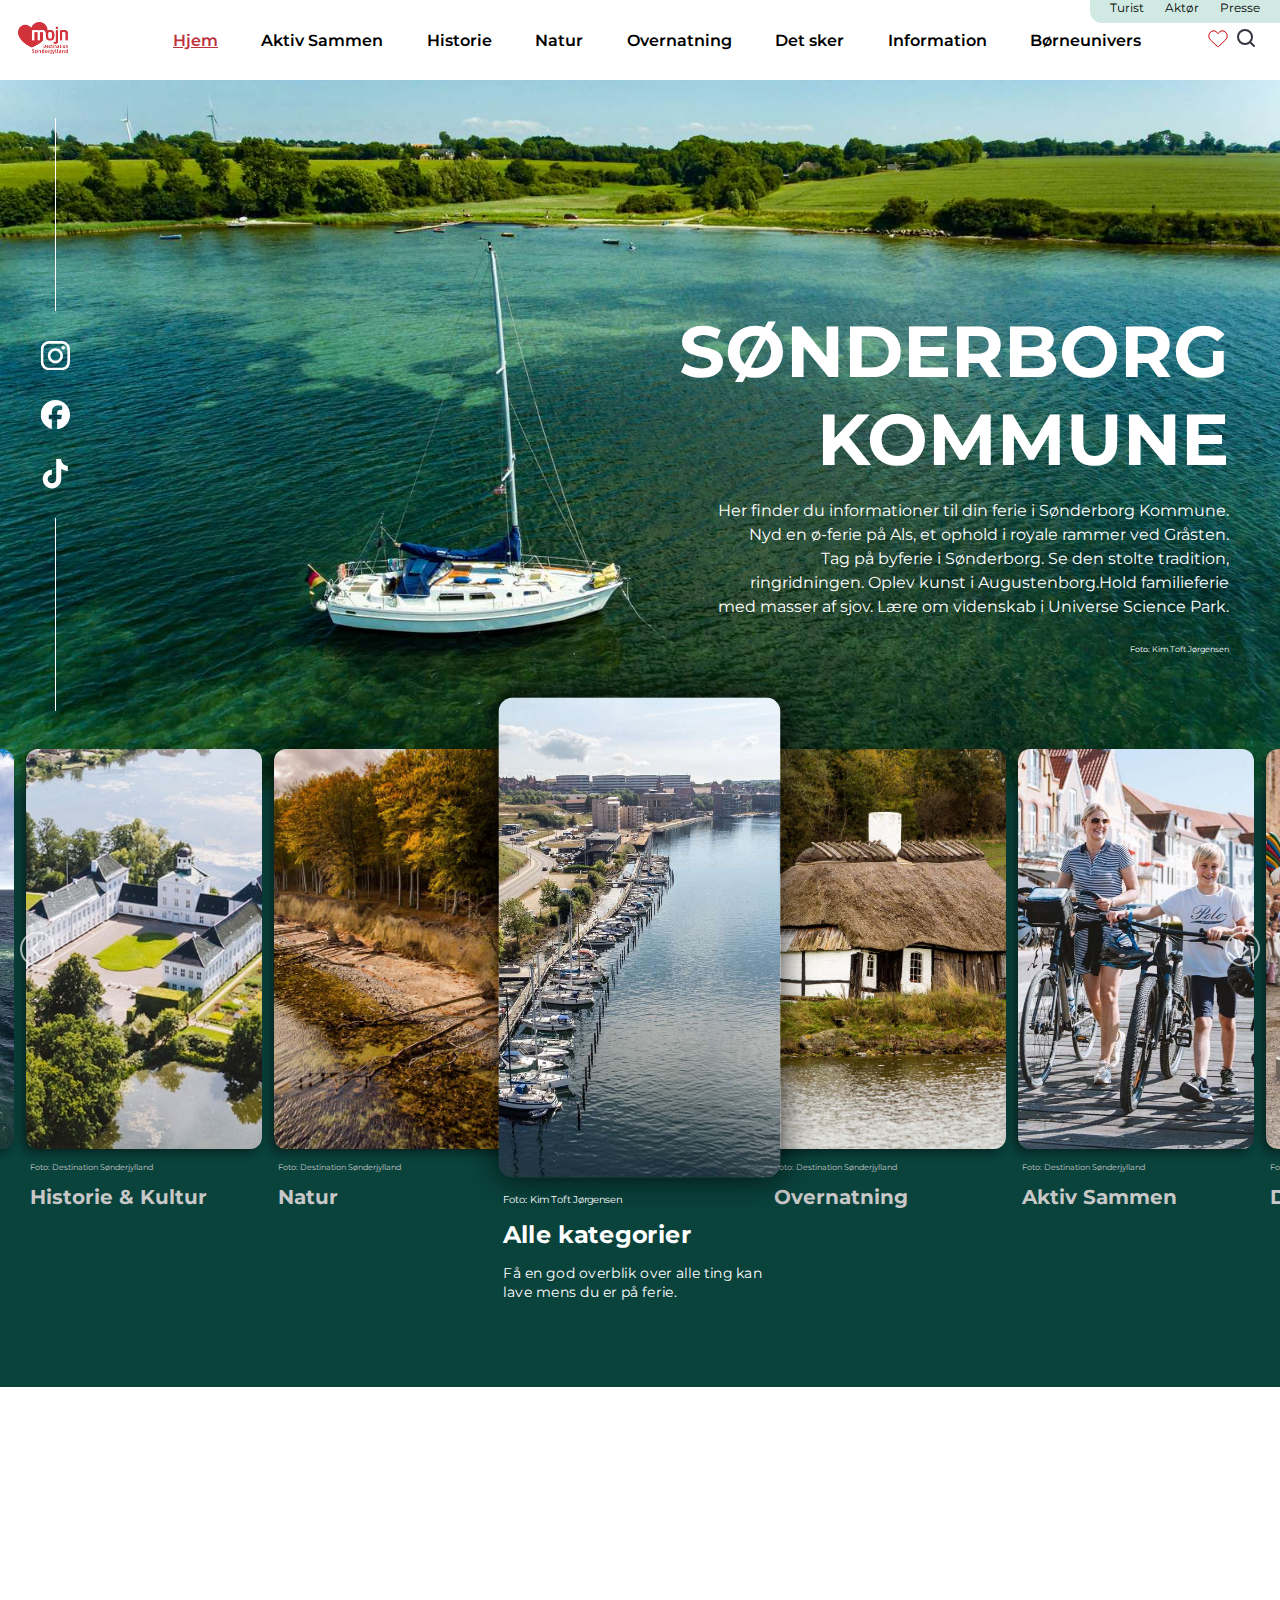
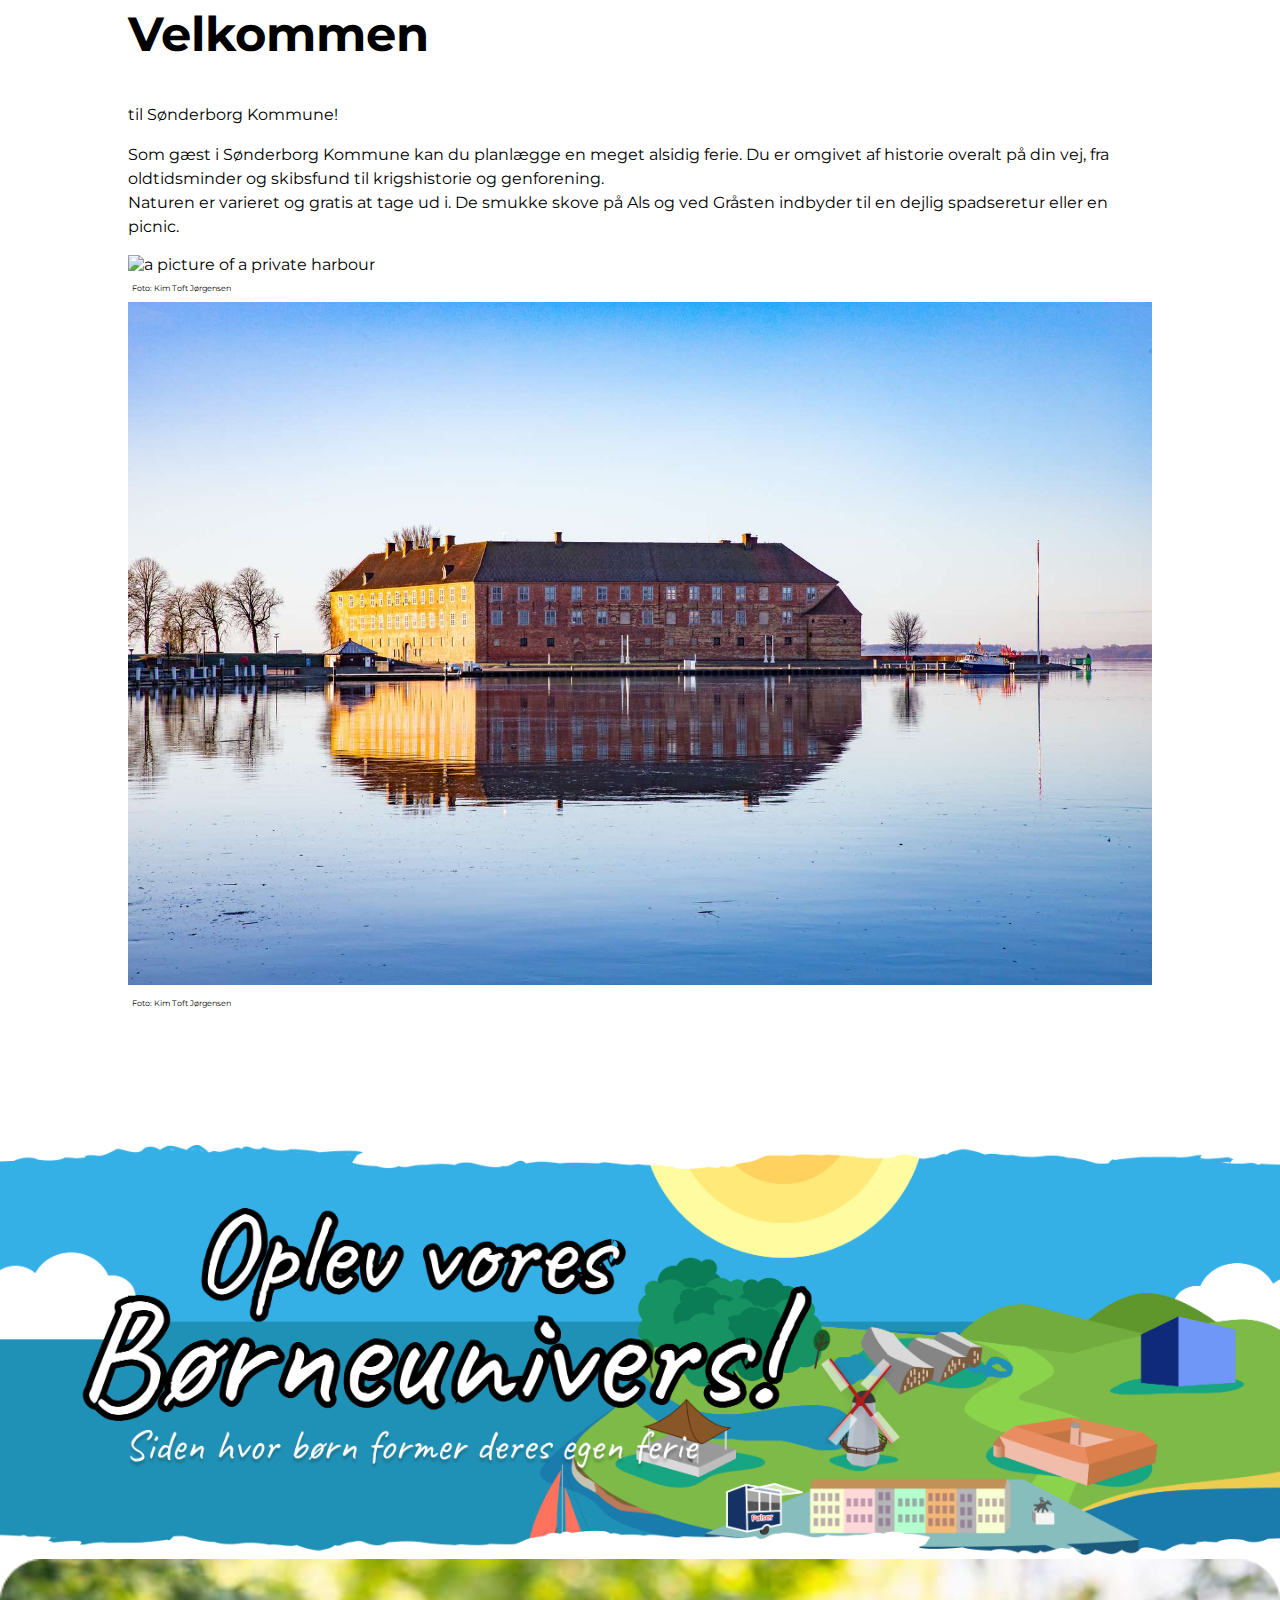
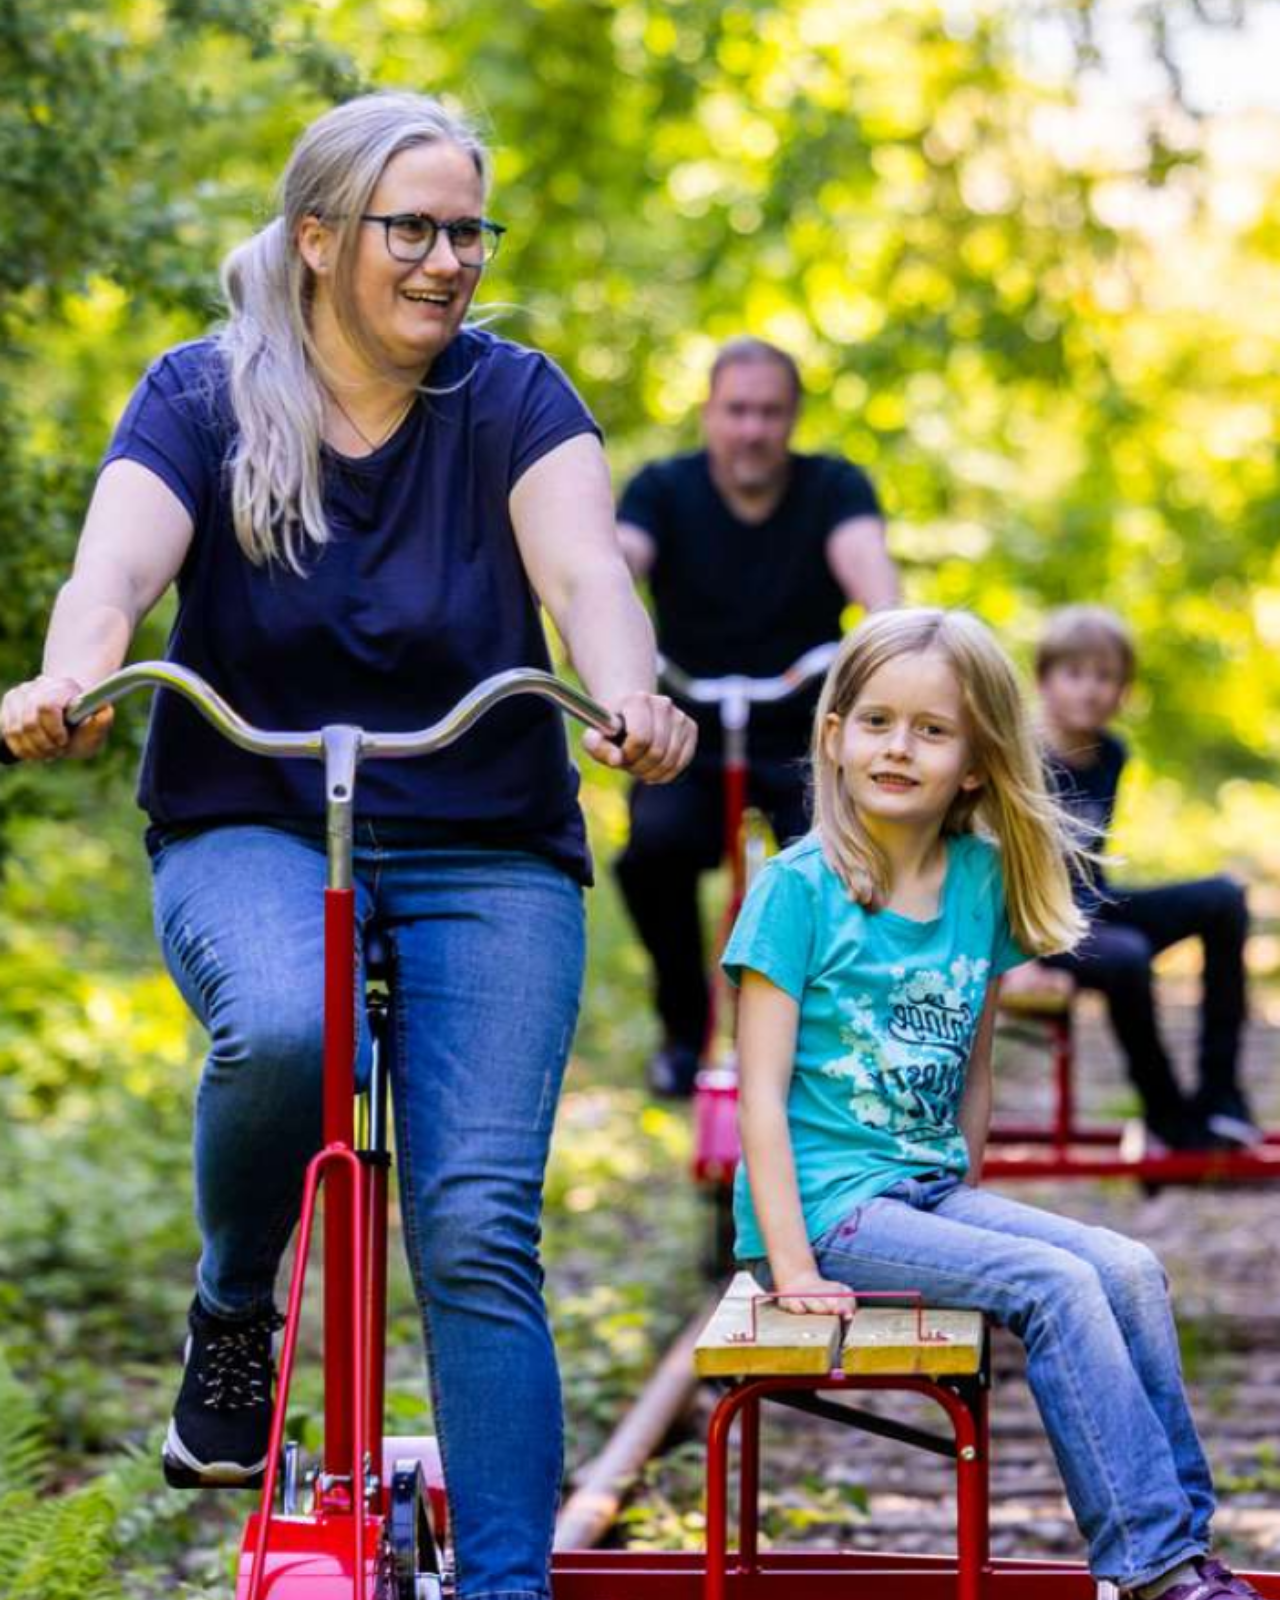
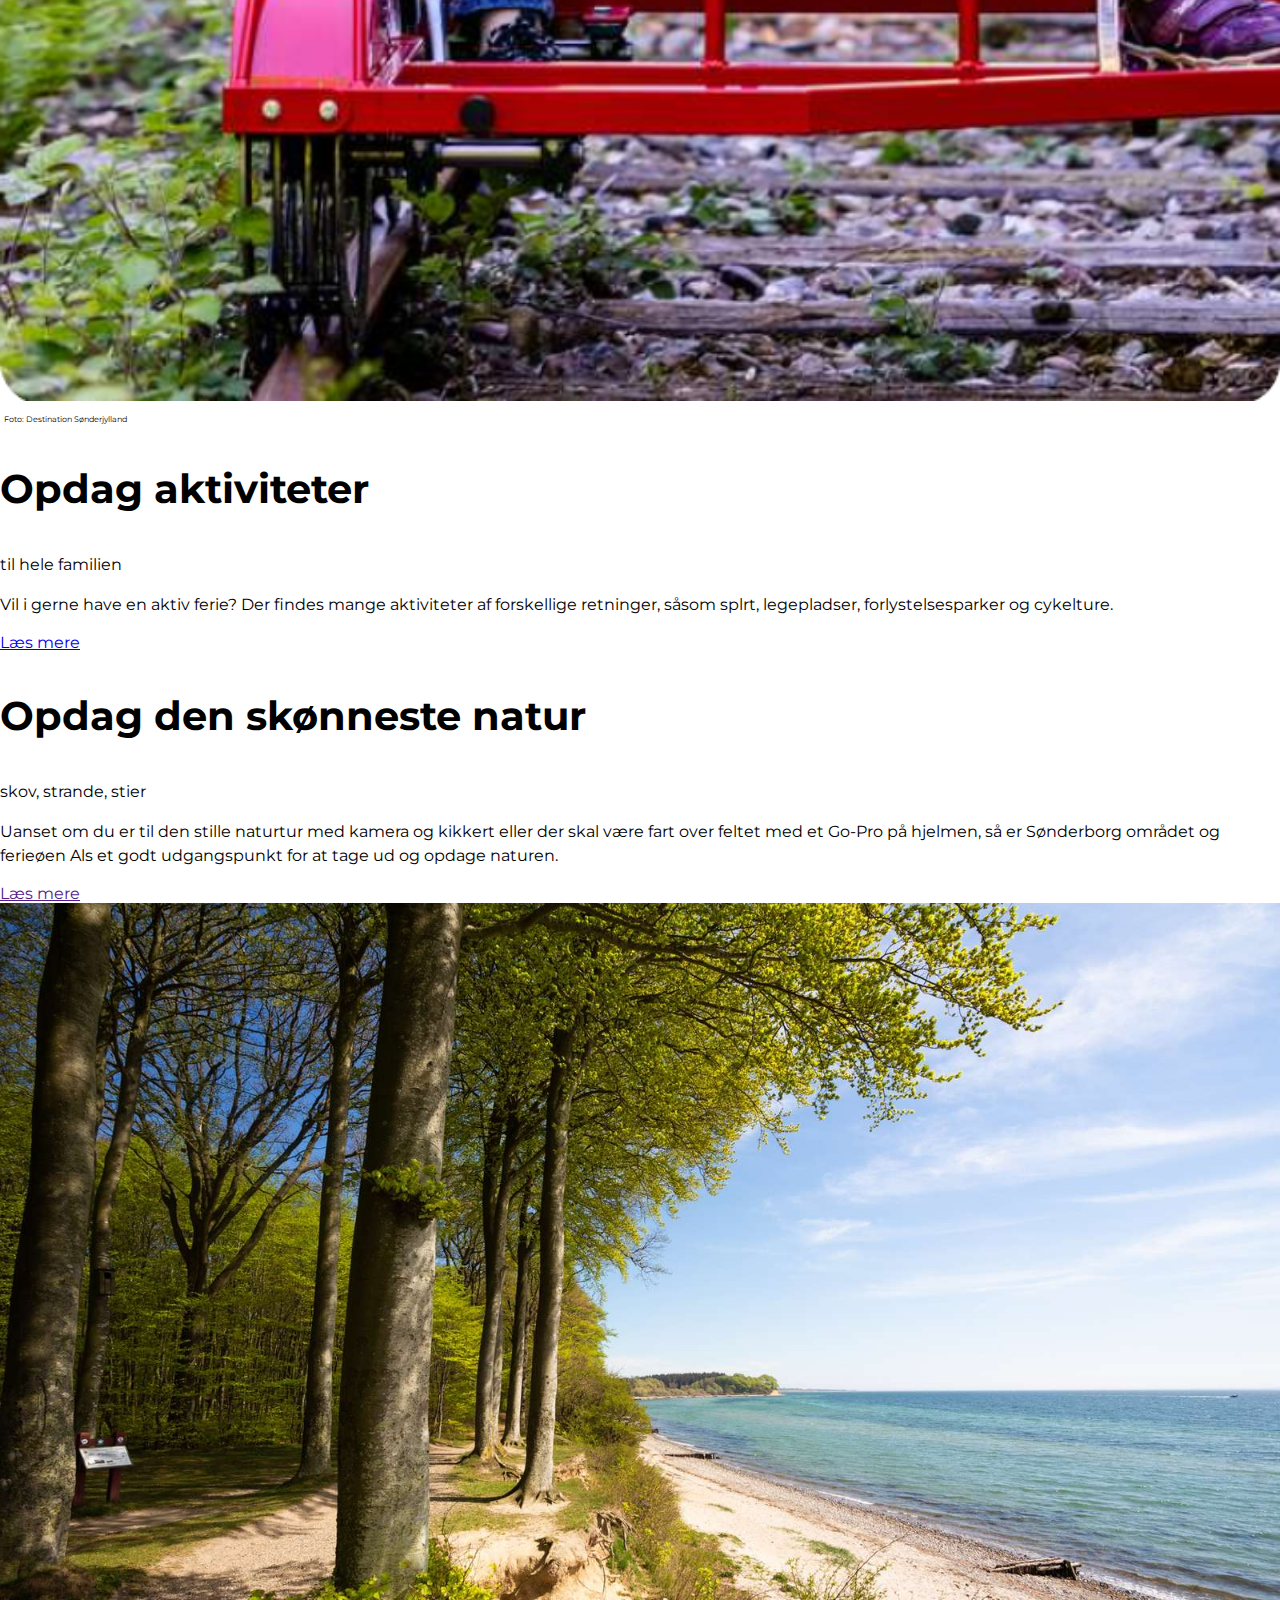
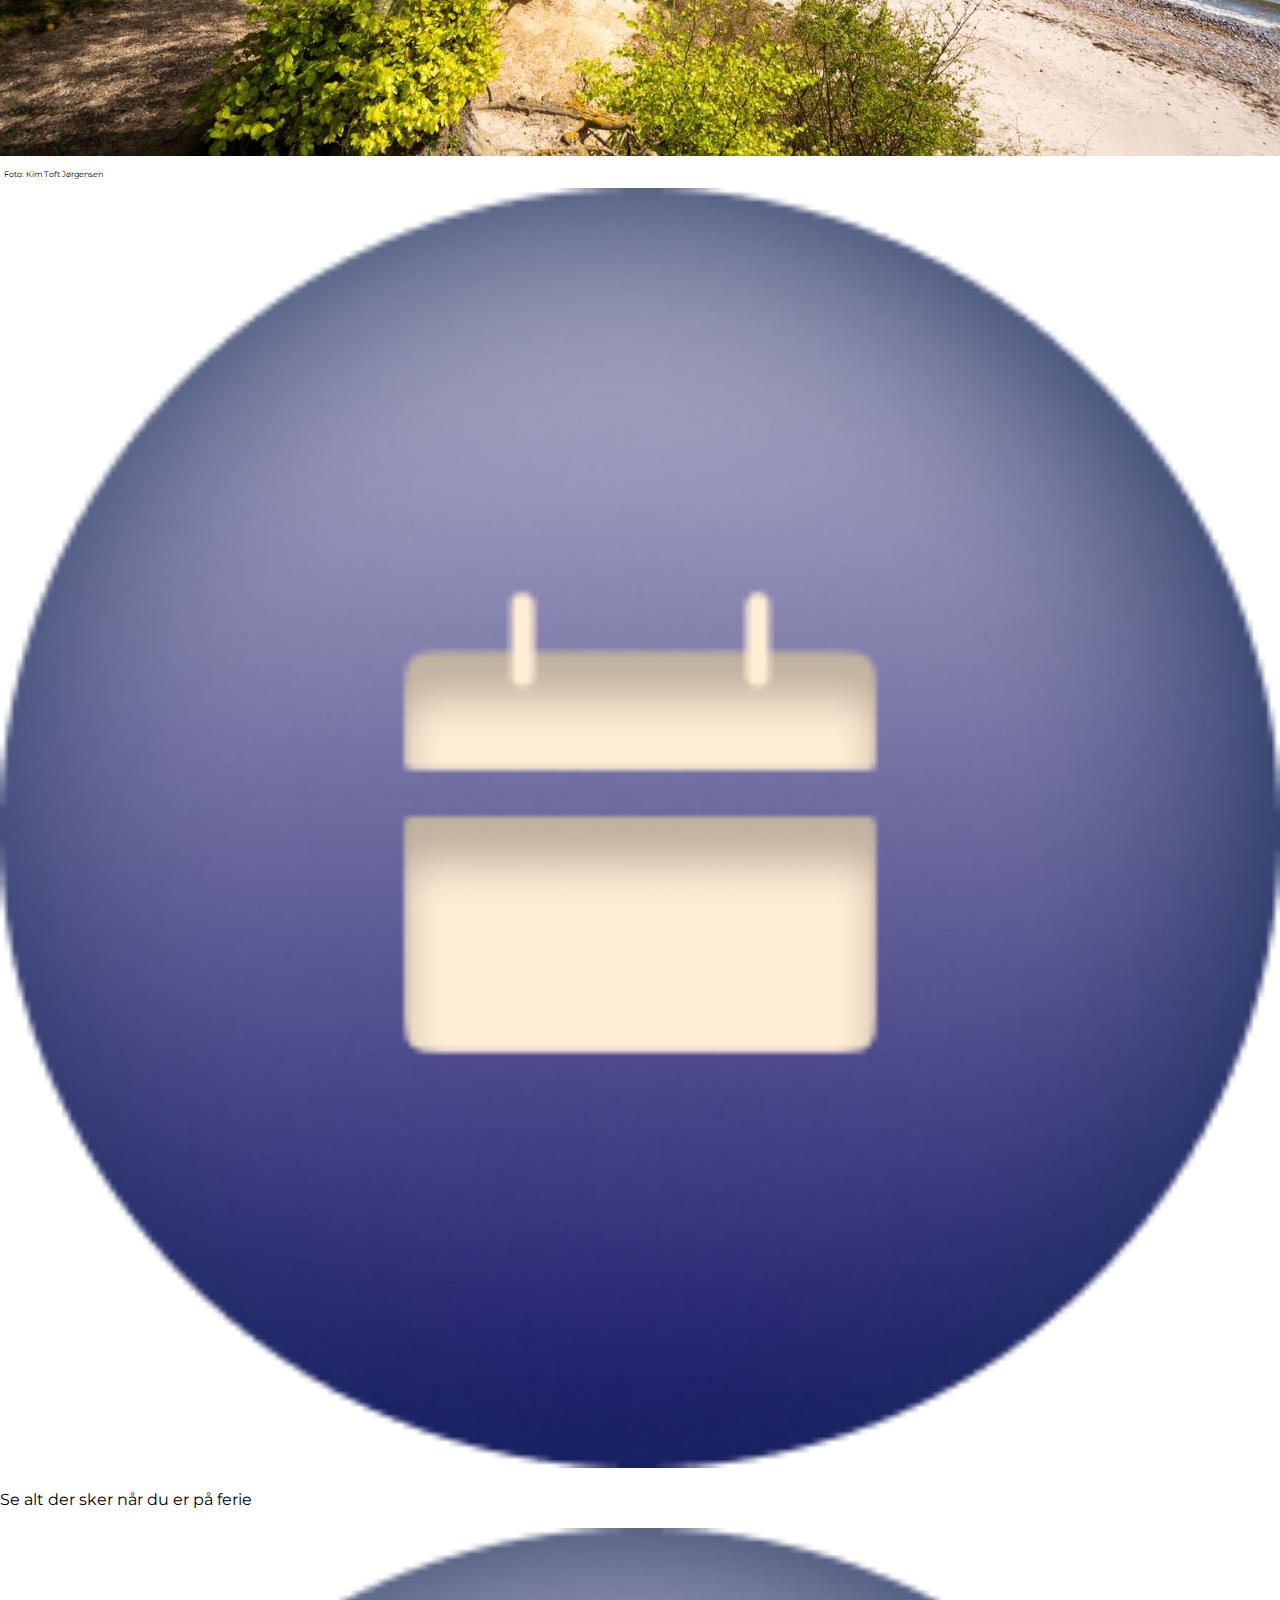
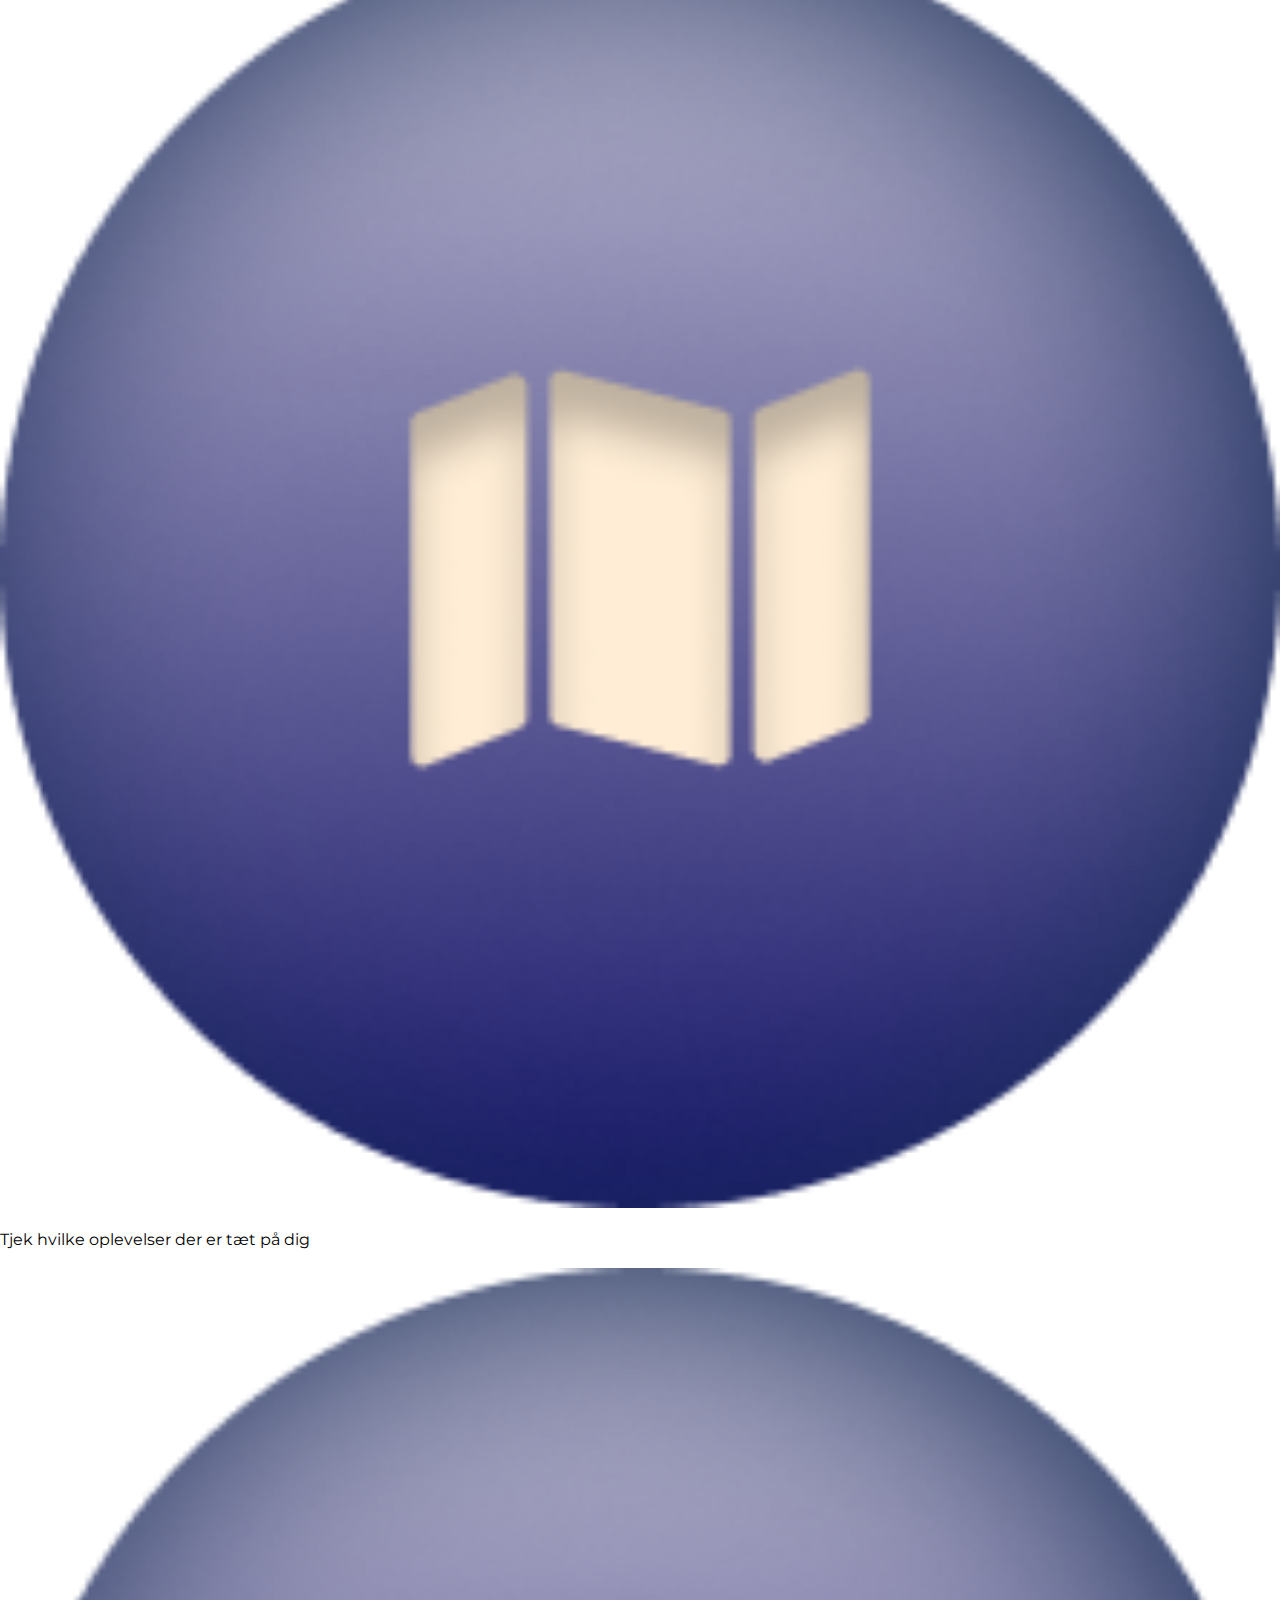
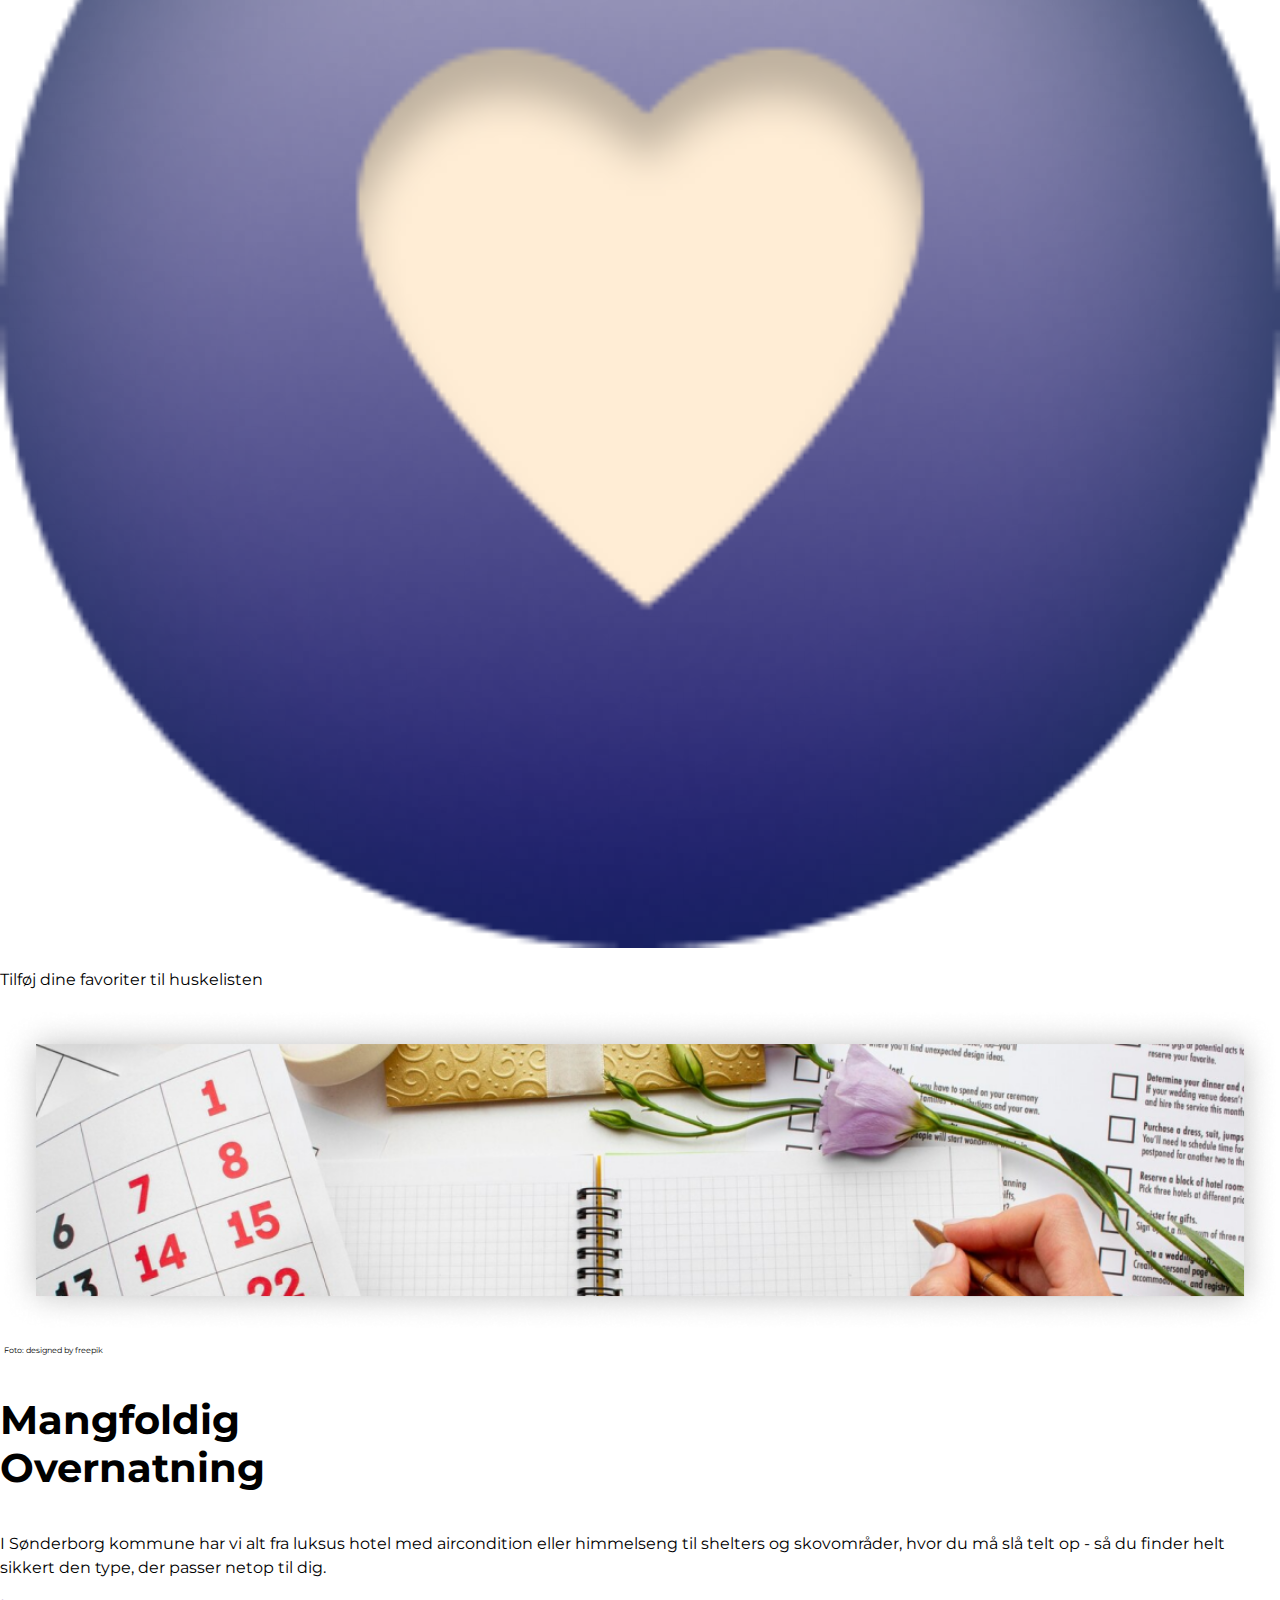
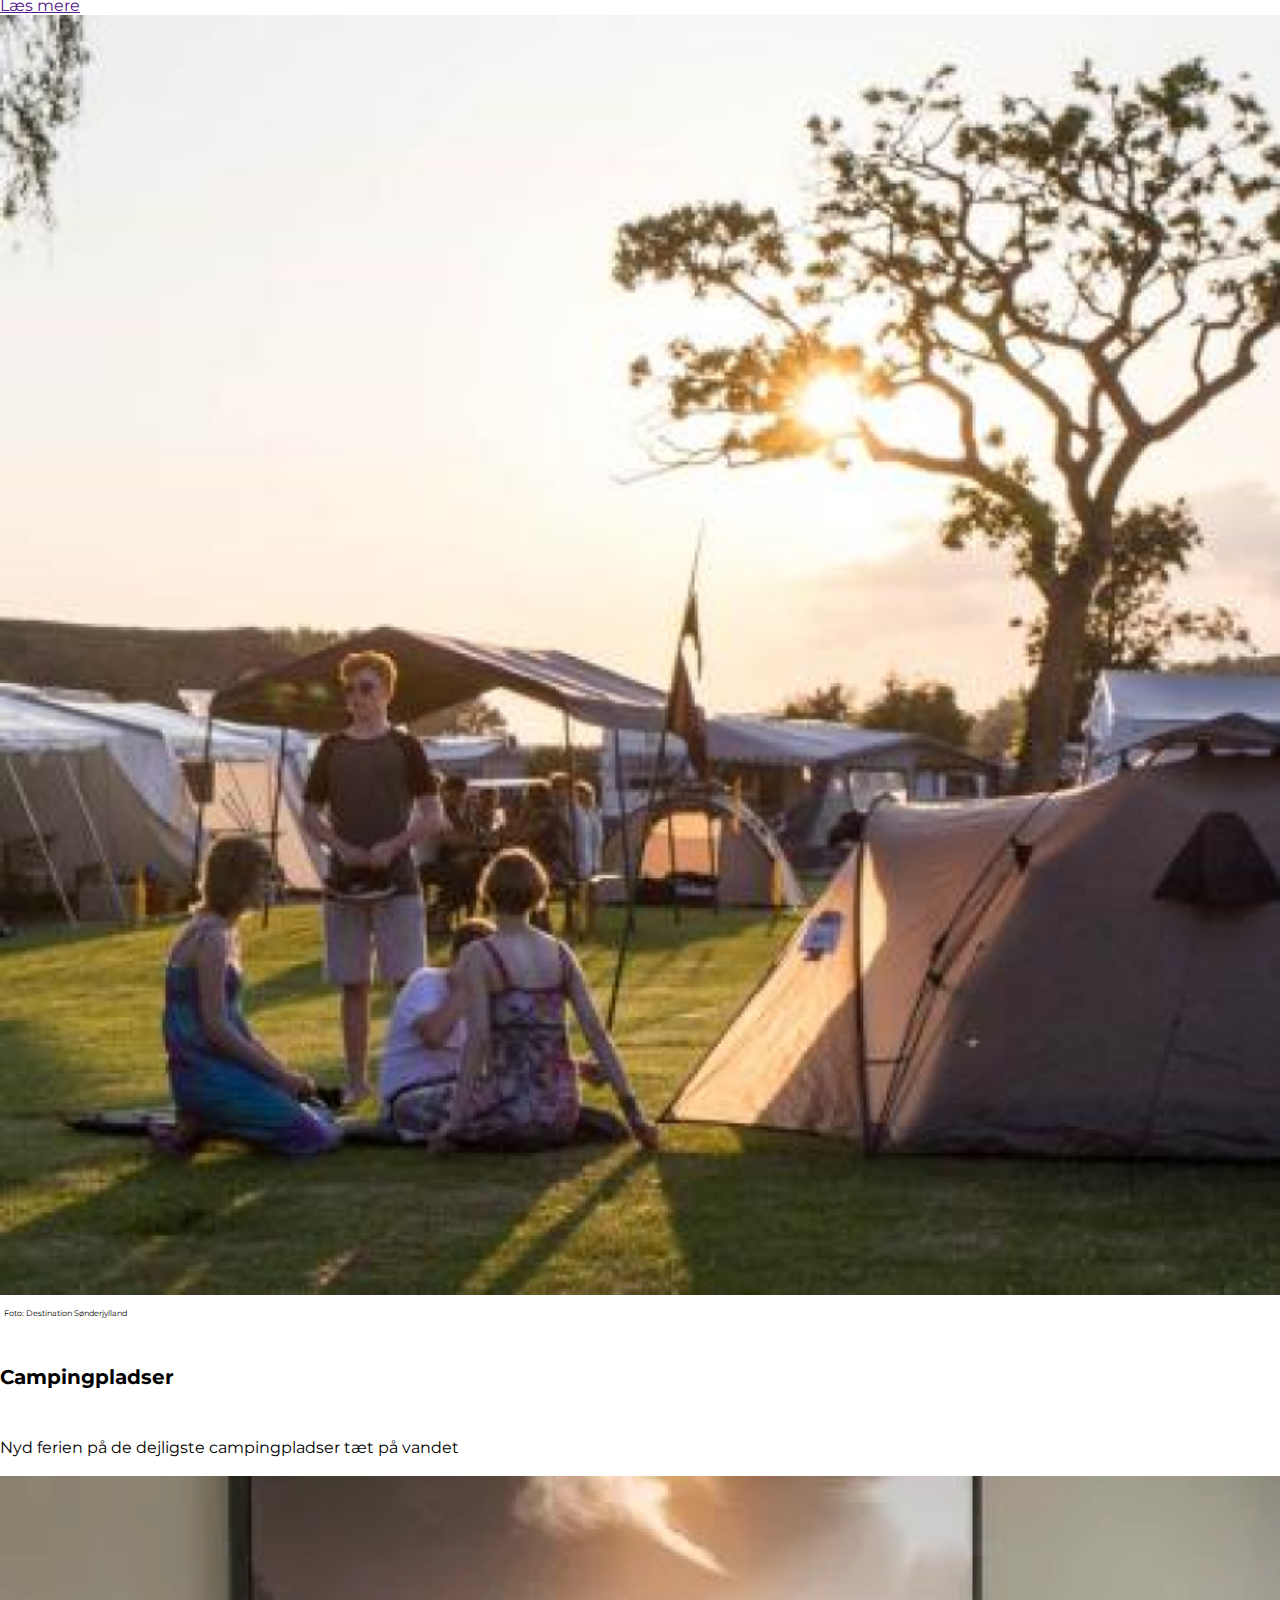
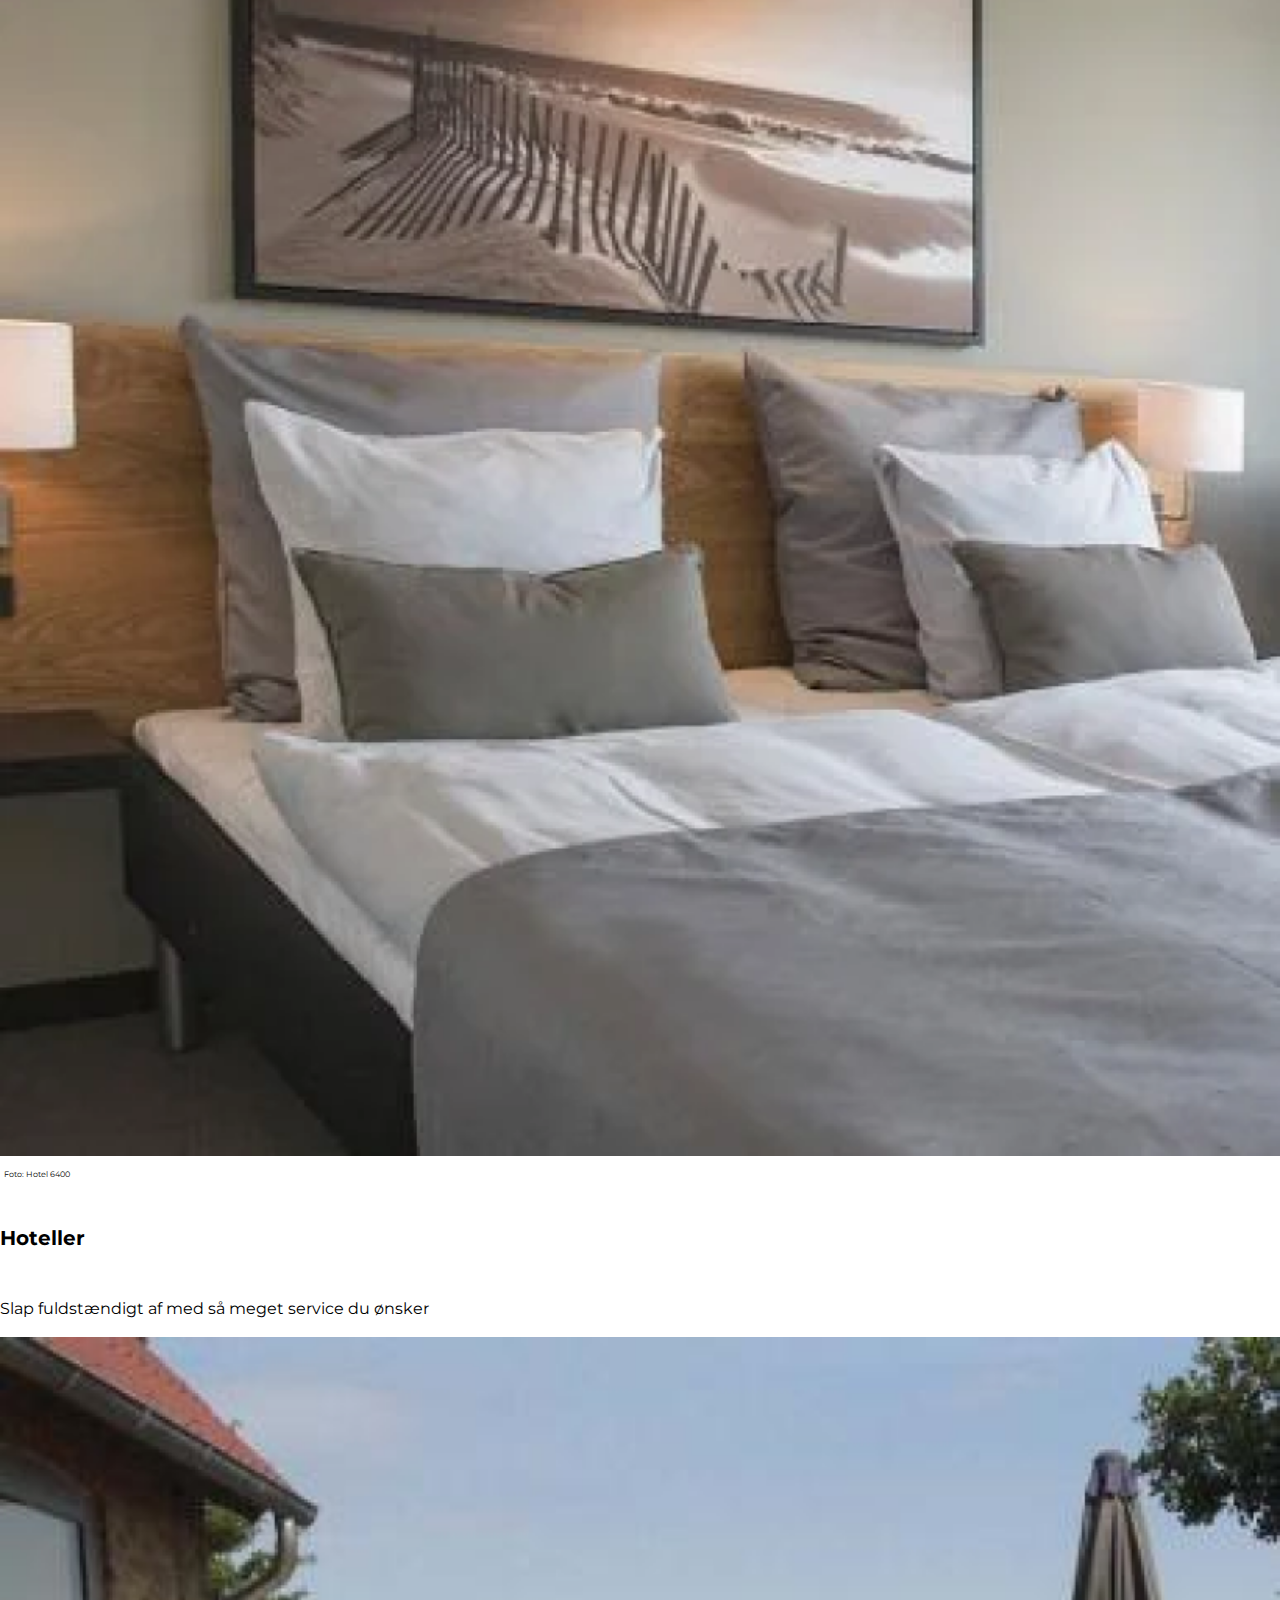
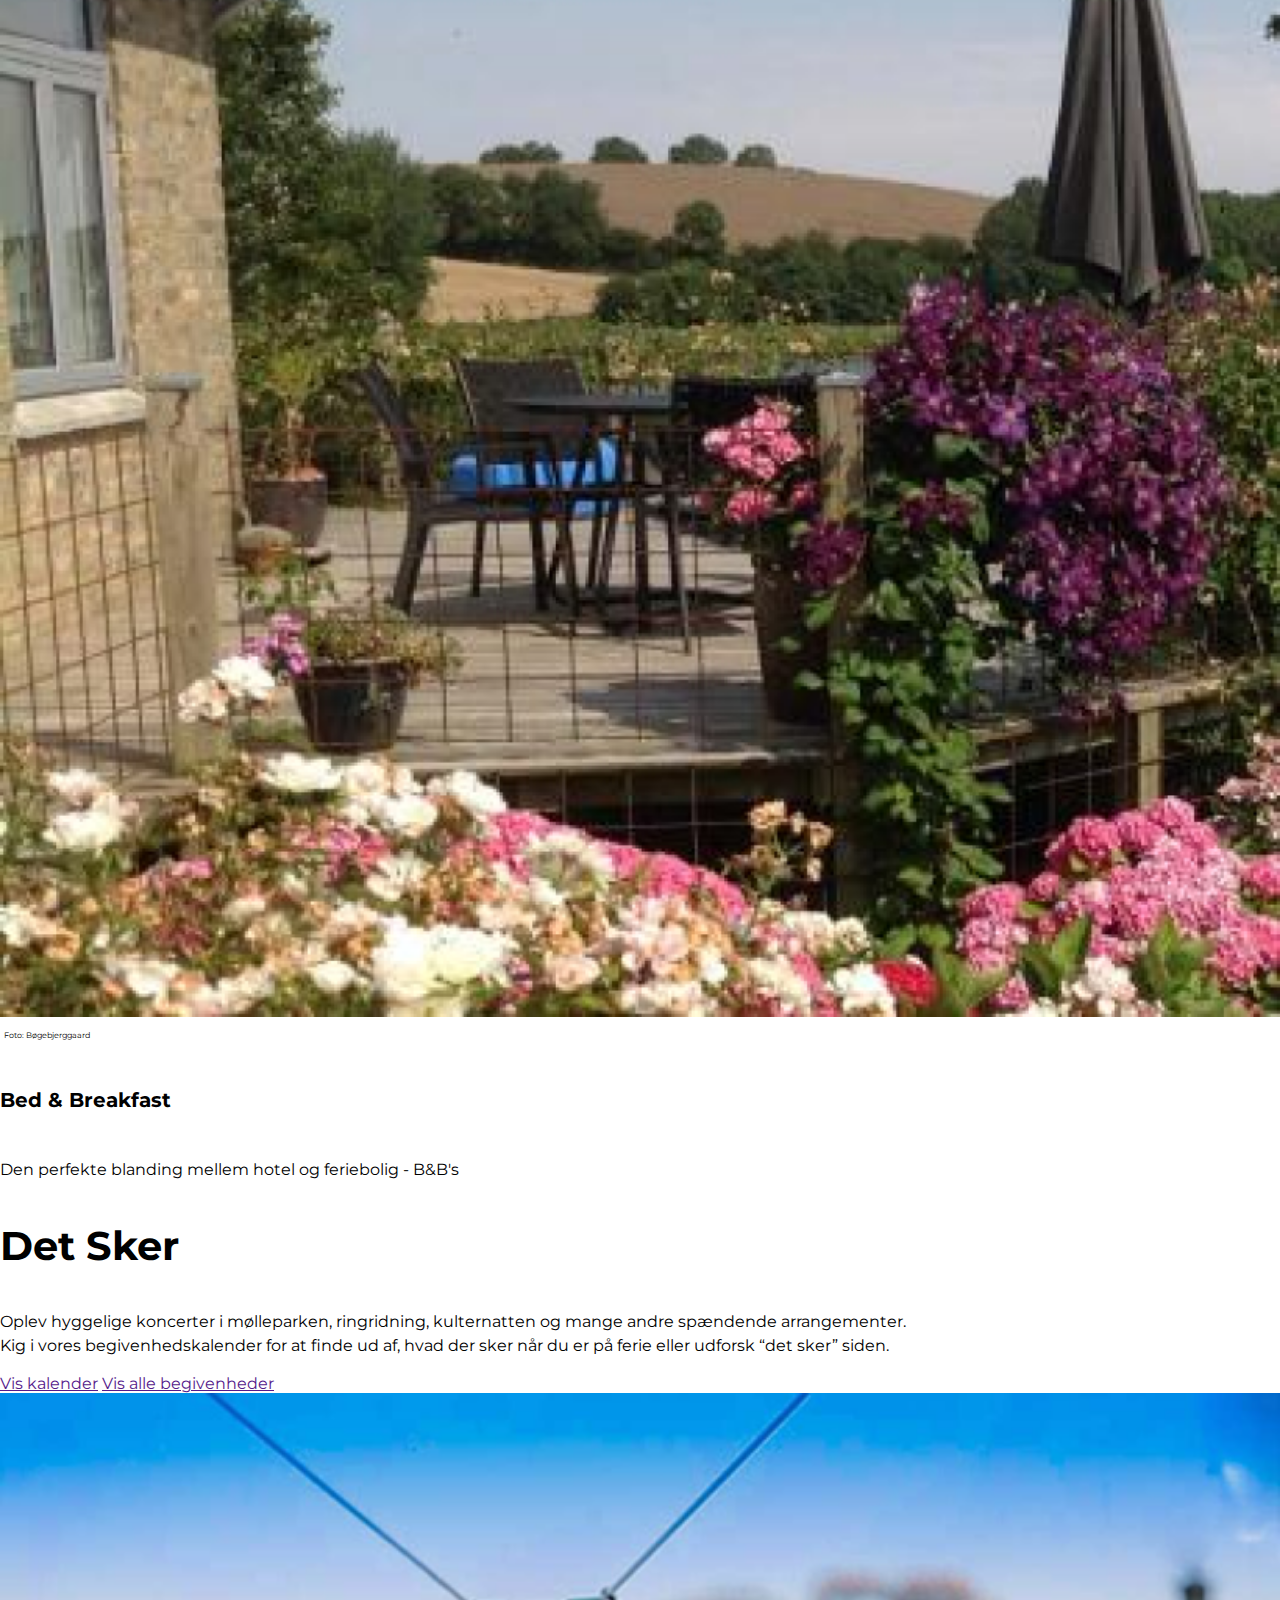
==== commit 498896b5: "hero responsive færdig!" ====
--- a/index.html
+++ b/index.html
@@ -219,6 +219,48 @@
                     mens du er på ferie.</p>
             </article>
         </section>
+        <section class="socialMedia--mobile">
+            <span class="socialMedia__line"></span>
+            <svg class="socialMedia__instagram icon icon__instagram" width="100%" height="100%" viewBox="0 0 37 37"
+                fill="none" xmlns="http://www.w3.org/2000/svg">
+                <g clip-path="url(#clip0_552_562)">
+                    <path
+                        d="M18.36 3.30623C23.2656 3.30623 23.8465 3.32775 25.7757 3.41381C27.5687 3.4927 28.5369 3.79392 29.1824 4.04494C30.0358 4.37484 30.6526 4.77647 31.2909 5.41477C31.9364 6.06023 32.3308 6.66984 32.6607 7.5233C32.9117 8.16877 33.213 9.14414 33.2918 10.9299C33.3779 12.8663 33.3994 13.4473 33.3994 18.3457C33.3994 23.2512 33.3779 23.8321 33.2918 25.7614C33.213 27.5543 32.9117 28.5226 32.6607 29.168C32.3308 30.0215 31.9292 30.6383 31.2909 31.2765C30.6454 31.922 30.0358 32.3165 29.1824 32.6464C28.5369 32.8974 27.5615 33.1986 25.7757 33.2775C23.8393 33.3636 23.2584 33.3851 18.36 33.3851C13.4544 33.3851 12.8735 33.3636 10.9443 33.2775C9.15131 33.1986 8.18311 32.8974 7.53764 32.6464C6.68419 32.3165 6.06741 31.9148 5.42911 31.2765C4.78364 30.6311 4.38919 30.0215 4.05928 29.168C3.80827 28.5226 3.50705 27.5472 3.42816 25.7614C3.34209 23.825 3.32058 23.244 3.32058 18.3457C3.32058 13.4401 3.34209 12.8592 3.42816 10.9299C3.50705 9.13697 3.80827 8.16877 4.05928 7.5233C4.38919 6.66984 4.79081 6.05306 5.42911 5.41477C6.07458 4.7693 6.68419 4.37484 7.53764 4.04494C8.18311 3.79392 9.15849 3.4927 10.9443 3.41381C12.8735 3.32775 13.4544 3.30623 18.36 3.30623ZM18.36 0C13.3755 0 12.7516 0.0215156 10.7937 0.107578C8.84292 0.193641 7.50178 0.509203 6.33994 0.961031C5.12789 1.43437 4.10231 2.05833 3.08391 3.08391C2.05833 4.10231 1.43438 5.12789 0.961031 6.33277C0.509203 7.50178 0.193641 8.83575 0.107578 10.7865C0.0215156 12.7516 0 13.3755 0 18.36C0 23.3445 0.0215156 23.9684 0.107578 25.9263C0.193641 27.8771 0.509203 29.2182 0.961031 30.3801C1.43438 31.5921 2.05833 32.6177 3.08391 33.6361C4.10231 34.6545 5.12789 35.2856 6.33277 35.7518C7.50178 36.2036 8.83575 36.5192 10.7865 36.6053C12.7444 36.6913 13.3684 36.7128 18.3528 36.7128C23.3373 36.7128 23.9612 36.6913 25.9192 36.6053C27.8699 36.5192 29.211 36.2036 30.3729 35.7518C31.5778 35.2856 32.6033 34.6545 33.6217 33.6361C34.6402 32.6177 35.2713 31.5921 35.7375 30.3872C36.1893 29.2182 36.5048 27.8843 36.5909 25.9335C36.677 23.9756 36.6985 23.3516 36.6985 18.3672C36.6985 13.3827 36.677 12.7588 36.5909 10.8008C36.5048 8.85009 36.1893 7.50895 35.7375 6.34711C35.2856 5.12789 34.6617 4.10231 33.6361 3.08391C32.6177 2.0655 31.5921 1.43438 30.3872 0.968203C29.2182 0.516375 27.8843 0.200813 25.9335 0.11475C23.9684 0.0215156 23.3445 0 18.36 0Z"
+                        fill="white" />
+                    <path
+                        d="M18.36 8.92896C13.1532 8.92896 8.92899 13.1532 8.92899 18.36C8.92899 23.5668 13.1532 27.791 18.36 27.791C23.5668 27.791 27.791 23.5668 27.791 18.36C27.791 13.1532 23.5668 8.92896 18.36 8.92896ZM18.36 24.4776C14.982 24.4776 12.2424 21.7379 12.2424 18.36C12.2424 14.982 14.982 12.2424 18.36 12.2424C21.738 12.2424 24.4776 14.982 24.4776 18.36C24.4776 21.7379 21.738 24.4776 18.36 24.4776Z"
+                        fill="white" />
+                    <path
+                        d="M30.3657 8.55602C30.3657 9.77524 29.376 10.7578 28.164 10.7578C26.9447 10.7578 25.9622 9.76807 25.9622 8.55602C25.9622 7.3368 26.9519 6.35425 28.164 6.35425C29.376 6.35425 30.3657 7.34397 30.3657 8.55602Z"
+                        fill="white" />
+                </g>
+                <defs>
+                    <clipPath id="clip0_552_562">
+                        <rect width="36.72" height="36.72" fill="white" />
+                    </clipPath>
+                </defs>
+            </svg>
+            <svg class="socialMedia__facebook icon icon__facebook" width="100%" height="100%" viewBox="0 0 37 37"
+                fill="none" xmlns="http://www.w3.org/2000/svg">
+                <g clip-path="url(#clip0_552_582)">
+                    <path
+                        d="M18.36 0C8.22014 0 0 8.22014 0 18.36C0 26.9701 5.92808 34.1951 13.925 36.1795V23.9708H10.1391V18.36H13.925V15.9424C13.925 9.69335 16.7531 6.79687 22.8883 6.79687C24.0516 6.79687 26.0587 7.02527 26.8798 7.25293V12.3387C26.4465 12.2931 25.6937 12.2704 24.7588 12.2704C21.7485 12.2704 20.5852 13.4109 20.5852 16.3757V18.36H26.5823L25.552 23.9708H20.5852V36.5856C29.6764 35.4877 36.7207 27.7471 36.7207 18.36C36.72 8.22014 28.4999 0 18.36 0Z"
+                        fill="white" />
+                </g>
+                <defs>
+                    <clipPath id="clip0_552_582">
+                        <rect width="36.72" height="36.72" fill="white" />
+                    </clipPath>
+                </defs>
+            </svg>
+            <svg class="socialMedia__tikTok icon icon__tikTok" width="100%" height="100%" viewBox="0 0 32 37"
+                fill="none" xmlns="http://www.w3.org/2000/svg">
+                <path
+                    d="M23.061 0H16.8726V25.0121C16.8726 27.9924 14.4925 30.4404 11.5305 30.4404C8.56851 30.4404 6.18838 27.9924 6.18838 25.0121C6.18838 22.0852 8.51563 19.6904 11.3718 19.584V13.3044C5.07764 13.4108 0 18.5729 0 25.0121C0 31.5047 5.18342 36.72 11.5834 36.72C17.9833 36.72 23.1667 31.4515 23.1667 25.0121V12.1868C25.494 13.8897 28.3501 14.9009 31.365 14.9541V8.67444C26.7105 8.51479 23.061 4.68313 23.061 0Z"
+                    fill="white" />
+            </svg>
+            <span class="socialMedia__line"></span>
+        </section>
     </section>
     <main>
         <!-- welcome -->
--- a/style.css
+++ b/style.css
@@ -39,17 +39,23 @@
     1. width of card itself, 2.translation (because card moves one place to the right
     -1vw for the gap, -8px, so that there are space for a glimpse of the two next cards*/
     --cardWidth: calc(((100vw) / 5) - 1vw - 8px);
-    --cardWidthMobile: calc(((100vw) / 3) - 1vw - 8px);
+    --cardWidthMobile: calc(((100vw) / 3) - 1vw);
     --currentCard: 4;
 }
-
+/*next 4 just temporary, they were too big, but aren't styled yet*/
 .banner {
     width: 100%;
 }
-
 img {
     width: 100%;
 }
+.icon {
+    width: 35px;
+}
+.accessibilityTag{
+    width: 35px;
+}
+
 
 body {
     margin: 0;
@@ -109,6 +115,8 @@
     container-type: inline-size;
     container-name: header;
     background-color: white;
+    position: relative;
+    z-index: 1;
 }
 .header__targetGroups {
     position: absolute;
@@ -207,6 +215,7 @@
         left: 100%;
         top: 0;
         max-height: 350px;
+        padding-block-end: 20px;
     }
     .hamburger {
         display: block;
@@ -235,30 +244,7 @@
     }
 
     /* SoMe section */
-    .socialMedia {
-        display: flex;
-        flex-direction: column;
-        align-items: center;
-        justify-content: center;
-        gap: 5%;
-        padding: 3% 0 calc(3% + 50px) 0; /* 50px bottom, because slider is translated upwards with 50px,+3% "normal" padding*/
-        position: absolute;
-        top: 0;
-        left: 3vw;
-        height: 100%;
-        box-sizing: border-box;
-
-        .socialMedia__line {
-            flex: auto; /*fills rest of box, no fixed height*/
-            width: 1px;
-            background-color: white;
-        }
-
-        .icon {
-            height: 5%
-        }
-    }
-
+    
     /* text */
     .heroSection__text {
         display: flex;
@@ -269,12 +255,51 @@
         right: 4vw;
         text-align: right;
         color: var(--text__secondary);
-
+        
         .heroSection__title {
             margin: 0;
         }
     }
 }
+
+.socialMedia {
+    display: flex;
+    flex-direction: column;
+    align-items: center;
+    justify-content: center;
+    gap: 5%;
+    padding: 3% 0 calc(3% + 50px) 0; /* 50px bottom, because slider is translated upwards with 50px,+3% "normal" padding*/
+    position: absolute;
+    top: 0;
+    left: 3vw;
+    height: 100%;
+    box-sizing: border-box;
+
+    .socialMedia__line {
+        flex: auto; /*fills rest of box, no fixed height*/
+        width: 1px;
+        background-color: white;
+    }
+
+    .icon {
+        height: 5%
+    }
+}
+
+.socialMedia--mobile {
+    background-color: #262525;
+    display: none;
+    padding: 24px;
+    margin: 0;
+    translate:0 -50px; /*because the slider also has translate 50px*/
+
+    .socialMedia__line {
+        flex: auto;
+        height: 1px;
+        background-color: white;
+    }
+}
+
 .imageCredit {
     font-size: 8px;
     line-height: 12px;
@@ -427,12 +452,14 @@
     }
 }
 /* container mobile*/
-@container heroSection (max-width:745px) {
+@container heroSection (max-width:800px) {
     .heroSection__backgroundImage {
         display: none;
     }
     .heroSection__backgroundImage--mobile {
         display: block;
+        width: 150%;
+        transform: translateX(-25%);
     }
     .heroSection__text {
         max-width: 80vw;
@@ -454,18 +481,44 @@
     .categorySlider {
         padding-left: calc(50vw - var(--cardWidthMobile) / 2);
         background: linear-gradient(0deg, #262525 0%, #262525 calc(100% - 50px), #ffffff00 calc(100% - 20px));
-
+        translate: 0 -50px;
     }
     .categorySlider__card {
         width: var(--cardWidthMobile);
         translate: calc(var(--cardWidthMobile) * -1 * (var(--currentCard) - 1) - 1vw * (var(--currentCard) - 1));
-    
+        text-align: center;
+
         .categorySlider__title {
-            font-size: 1rem;
+            display: none;
+        }
+        .categorySlider__description {
+            /* didn't look good in normal size, therfore adjusted it so it has more space*/
+            width: 200%;
+            position: absolute;
+            left: 50%;
+            transform: translateX(-50%);
+        }
+        
+        &.focus {
+            .categorySlider__title {
+                display: block;
+                font-size: 1rem;
+            }
         }
     }
     .slider__arrow {
         top: calc(var(--cardWidthMobile) * 1.7 / 2);
+    }
+}
+ /* for the soMe section */
+@media screen and (max-width: 800px) {
+    .socialMedia {
+        display: none;
+    }
+    .socialMedia--mobile {
+        display: flex;
+        gap: 5%;
+        align-items: center;
     }
 }
 
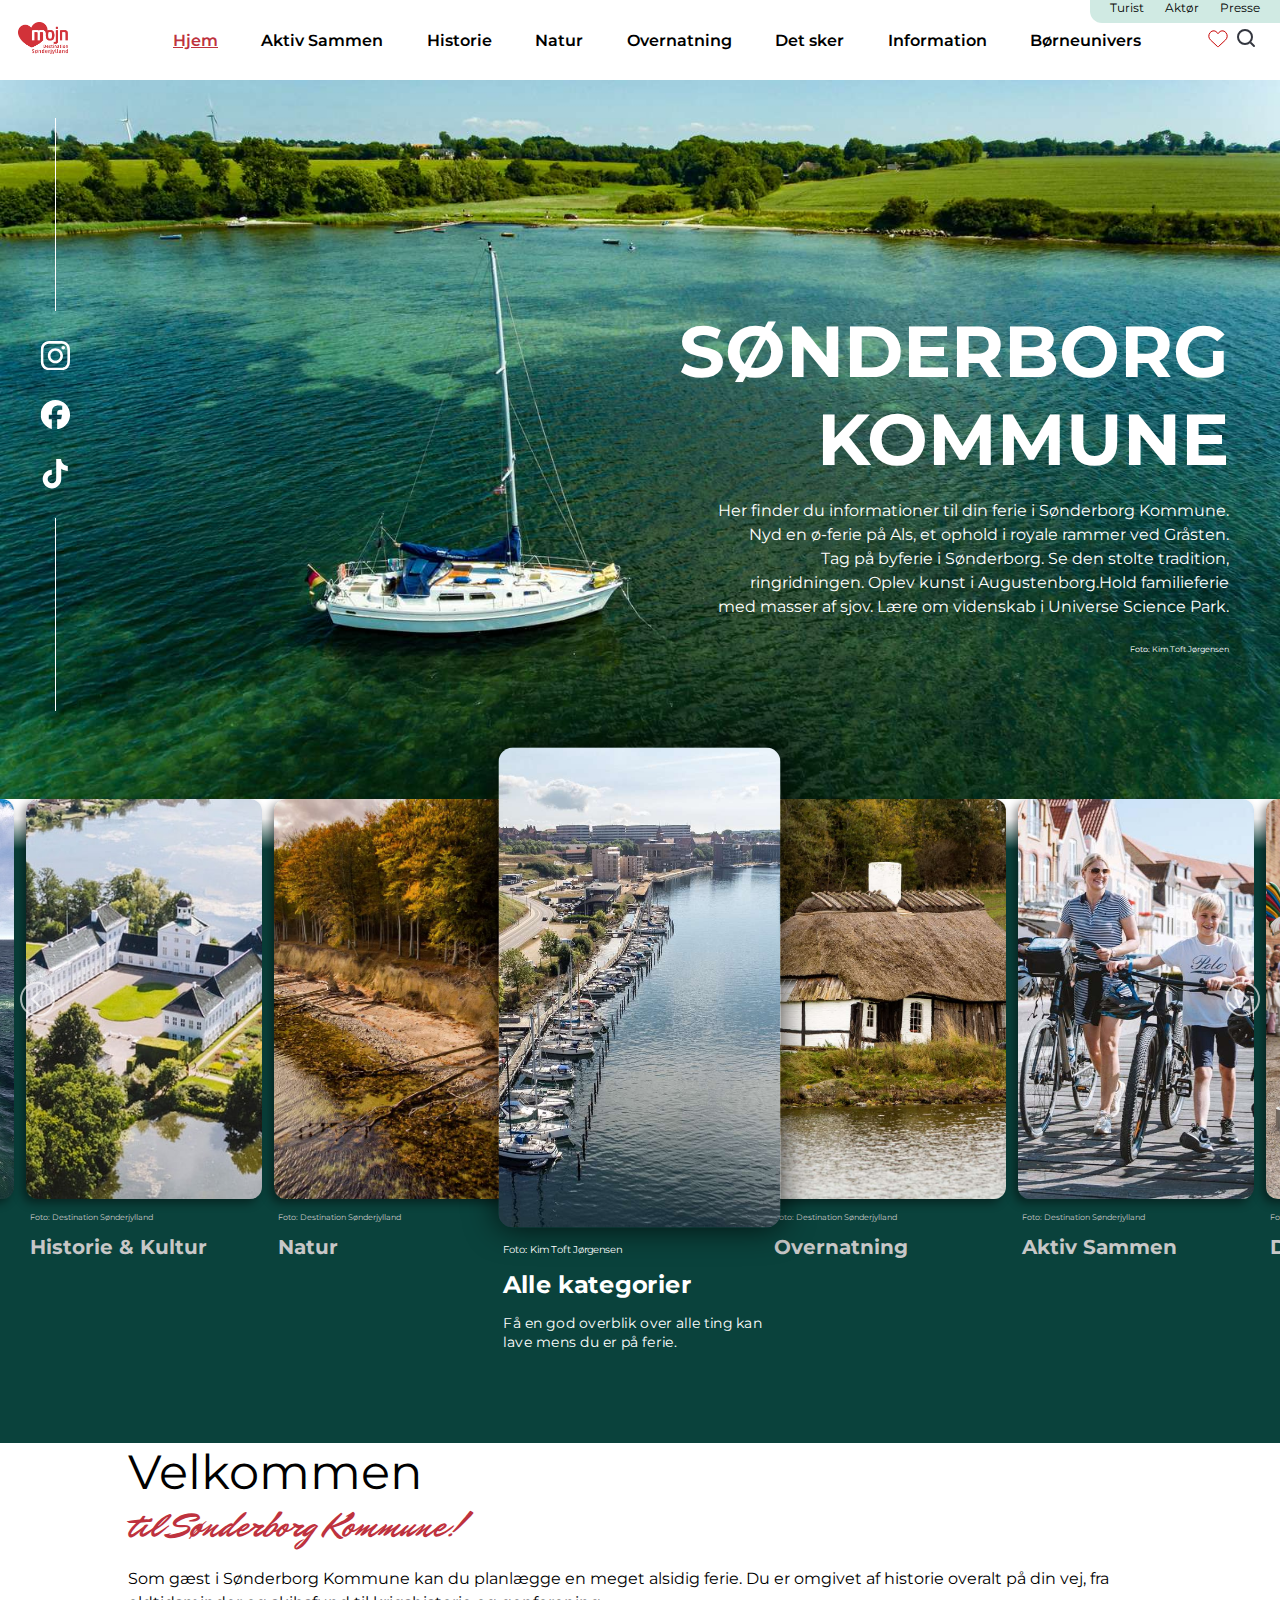
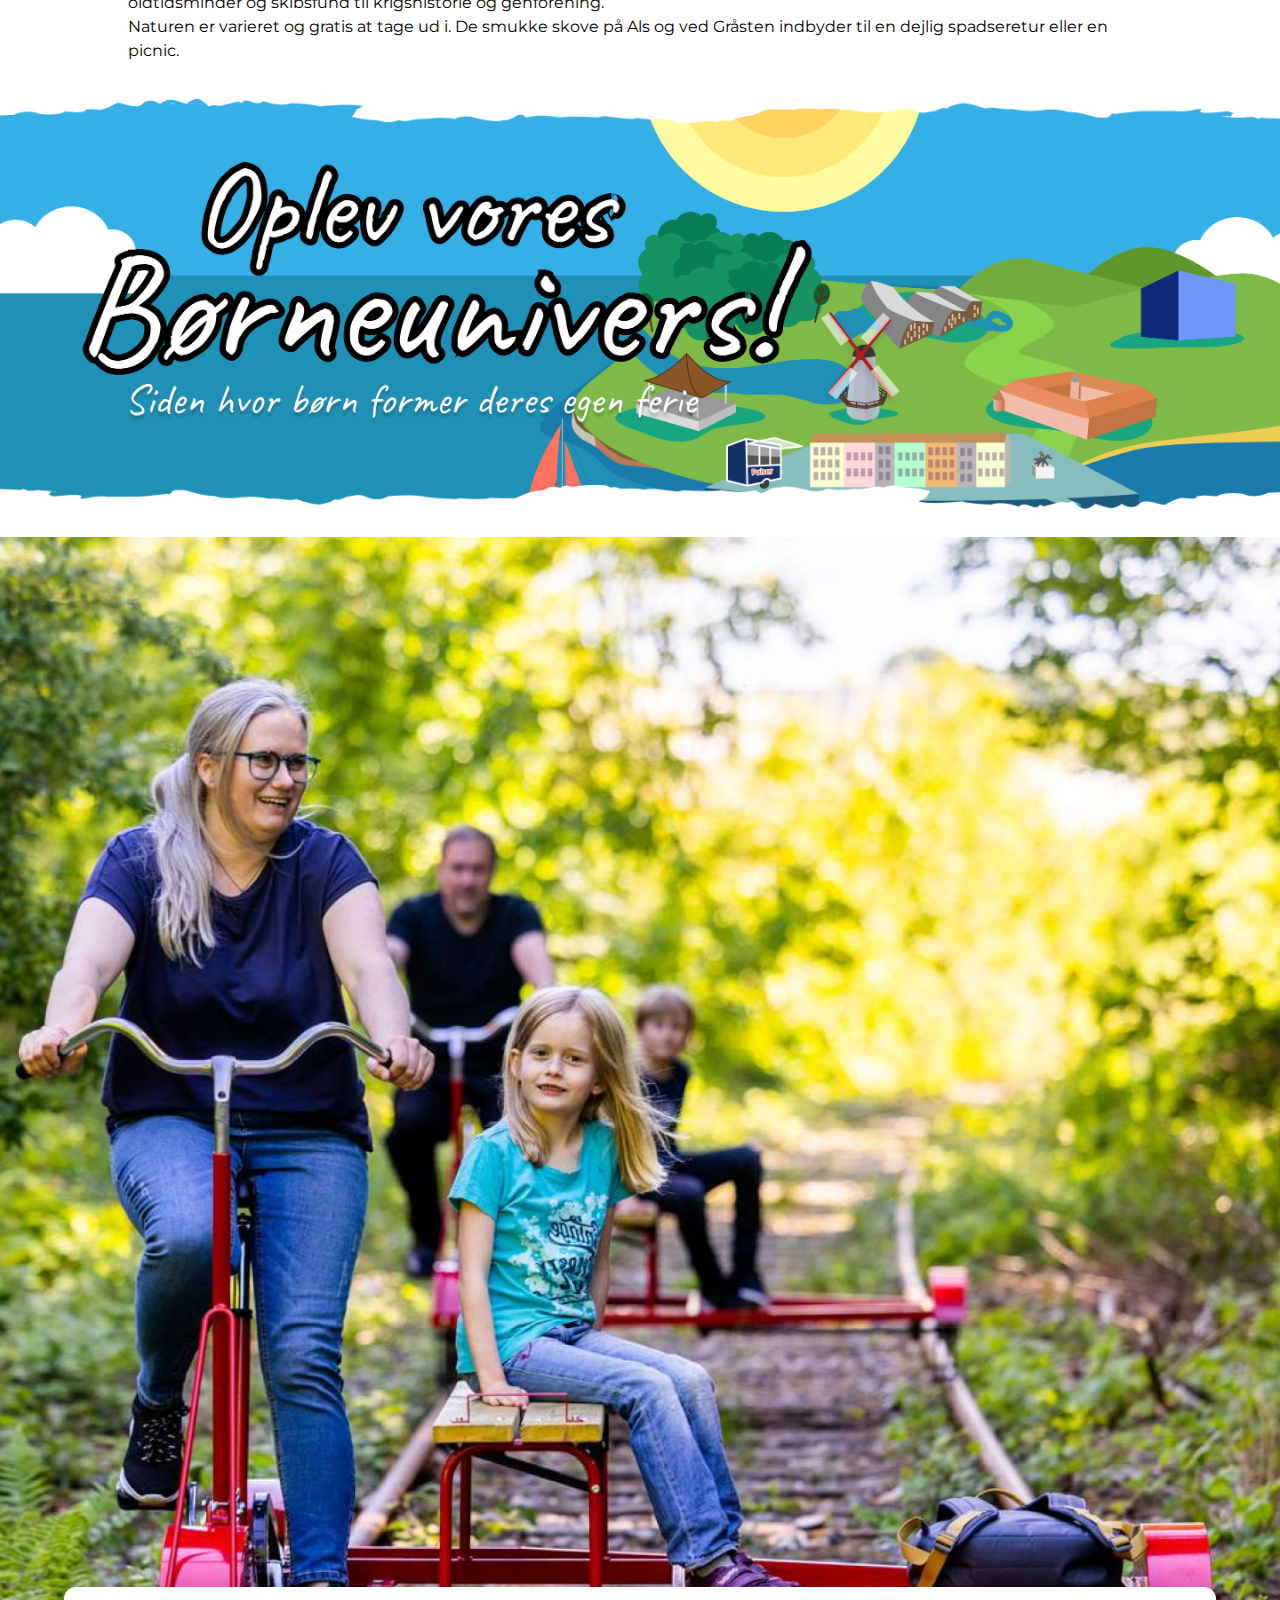
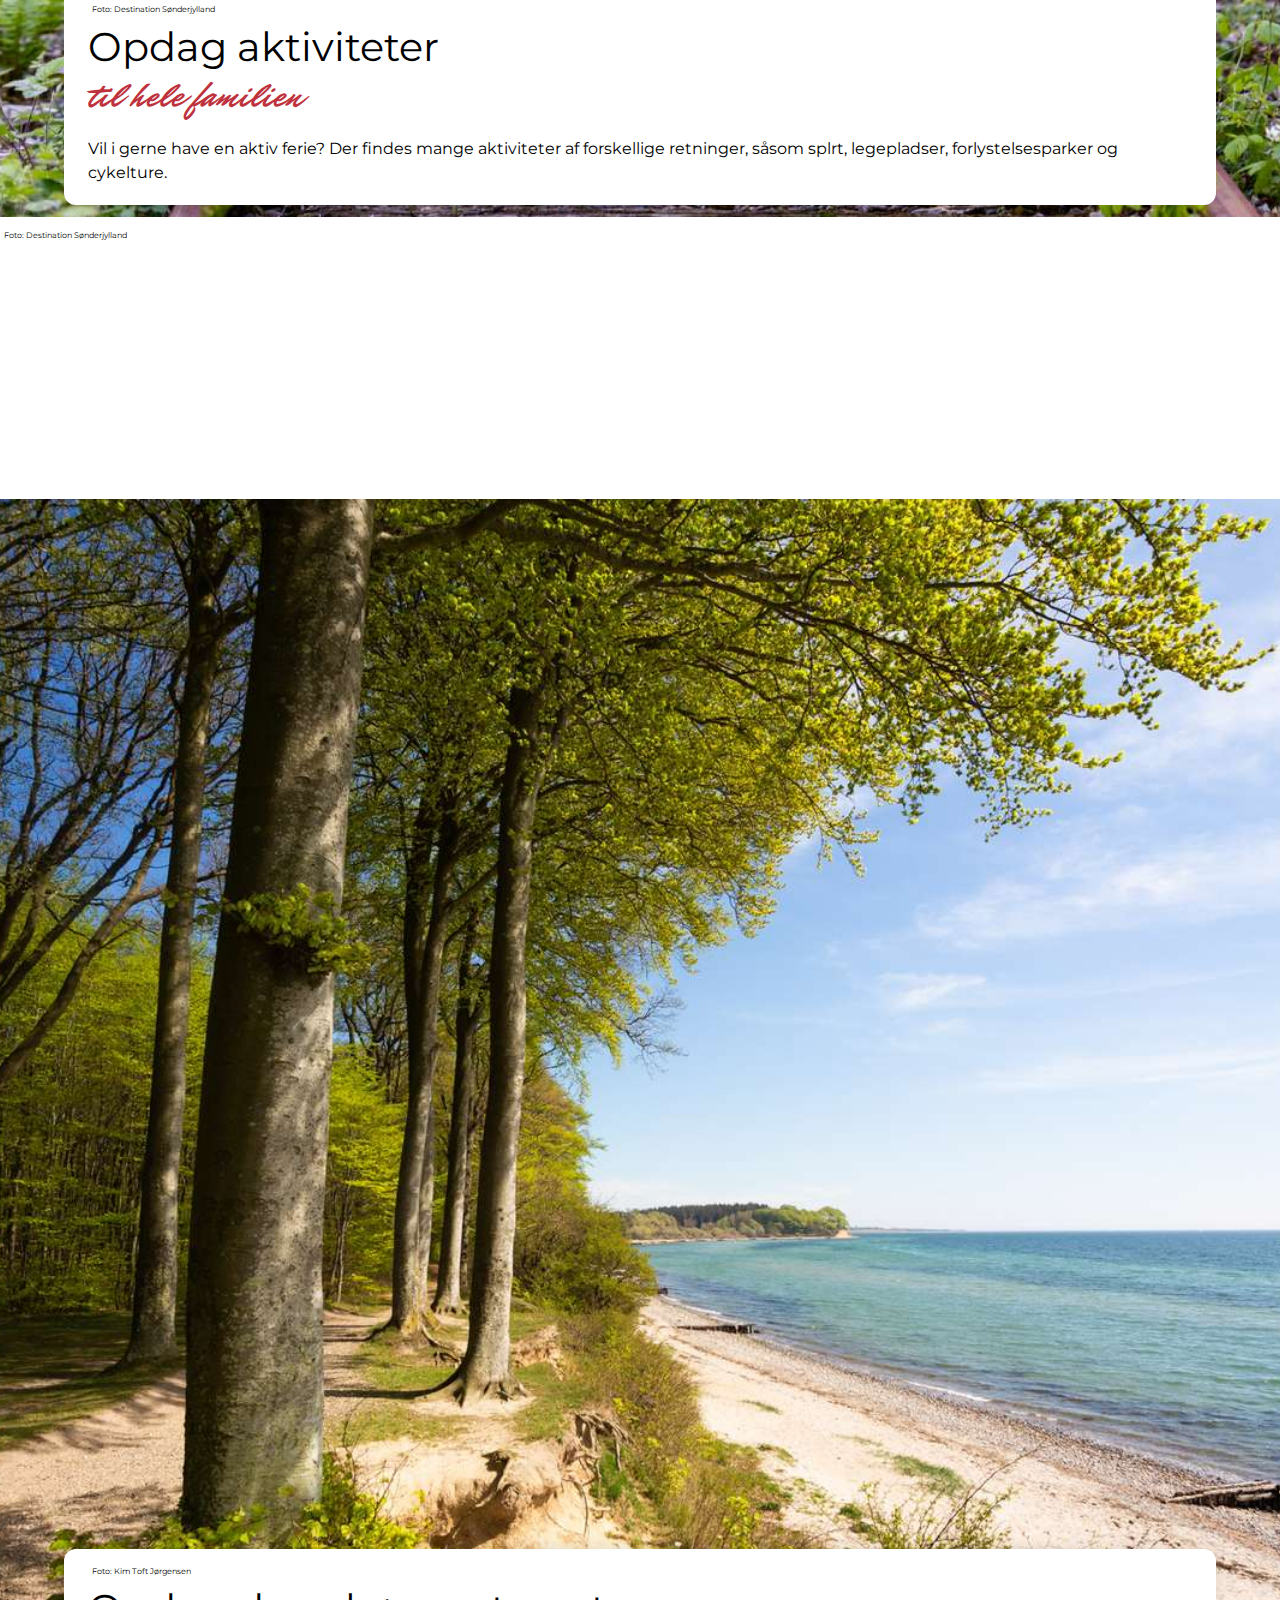
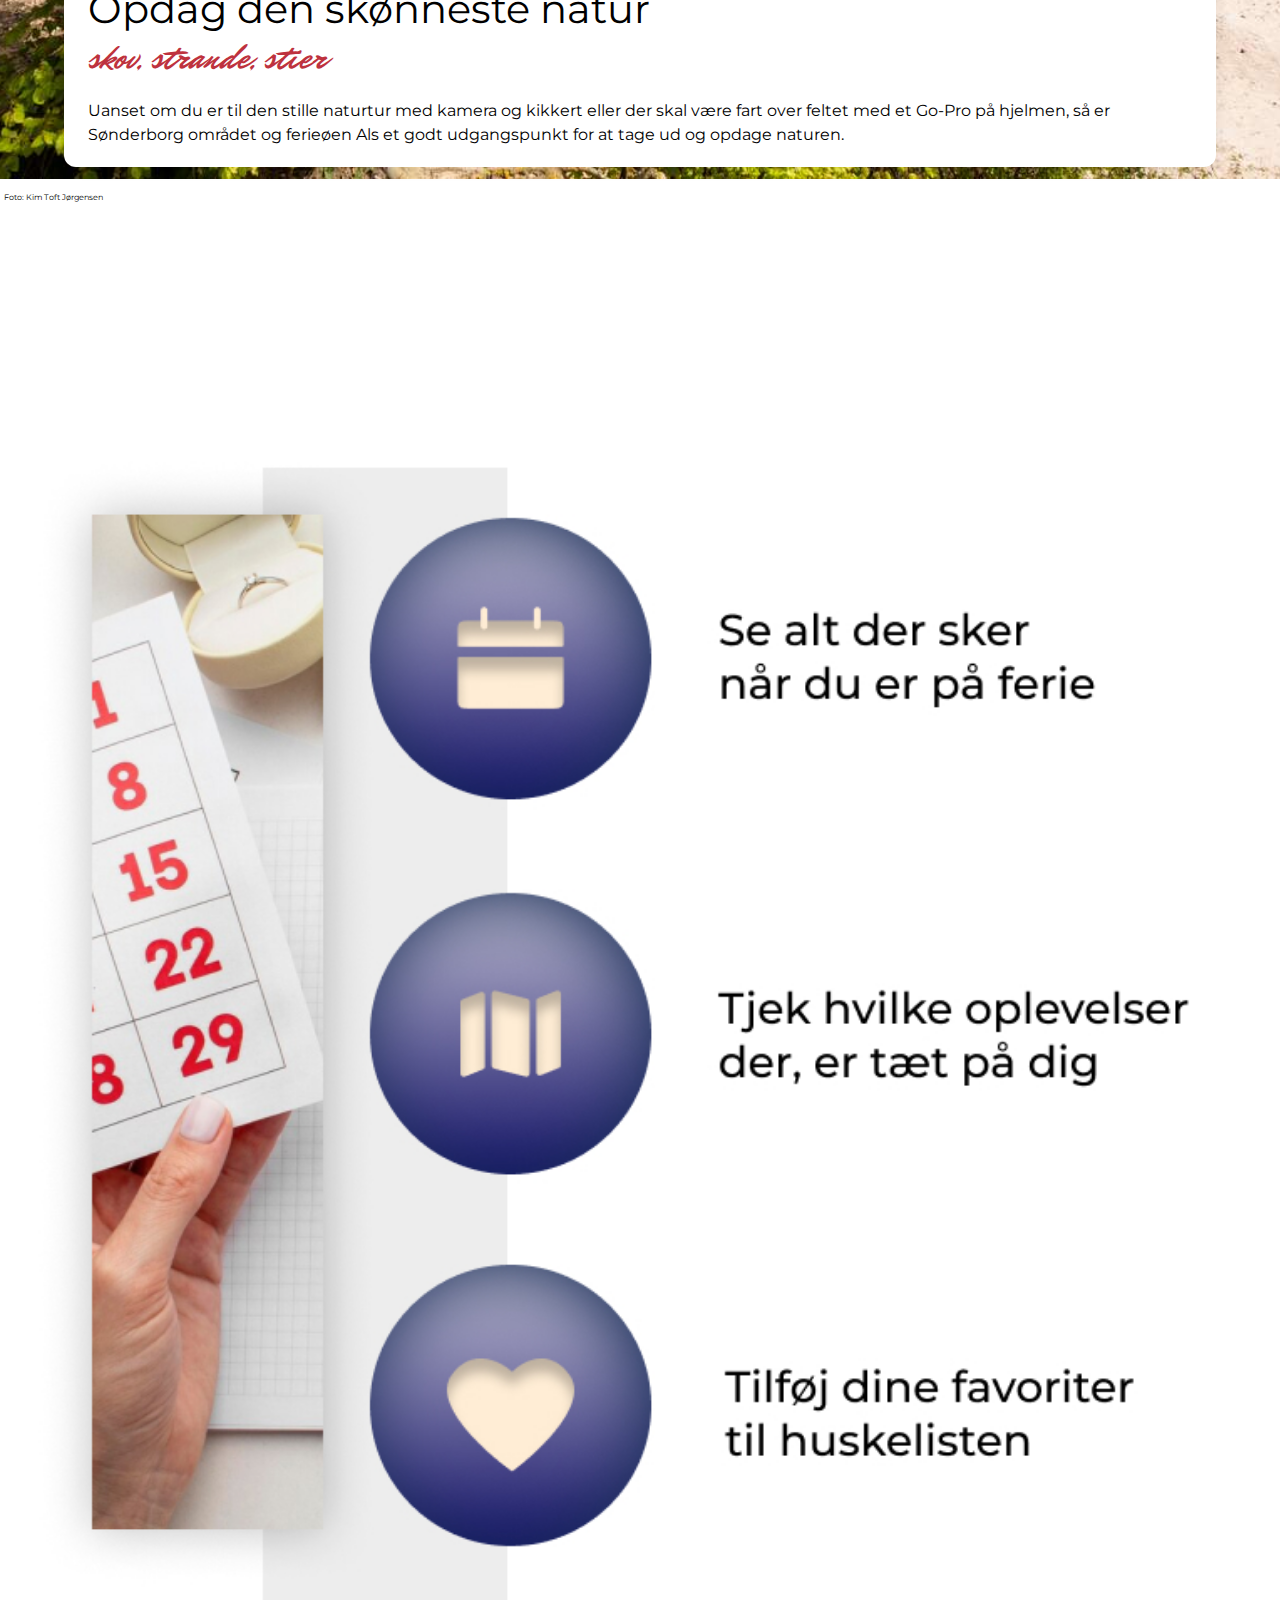
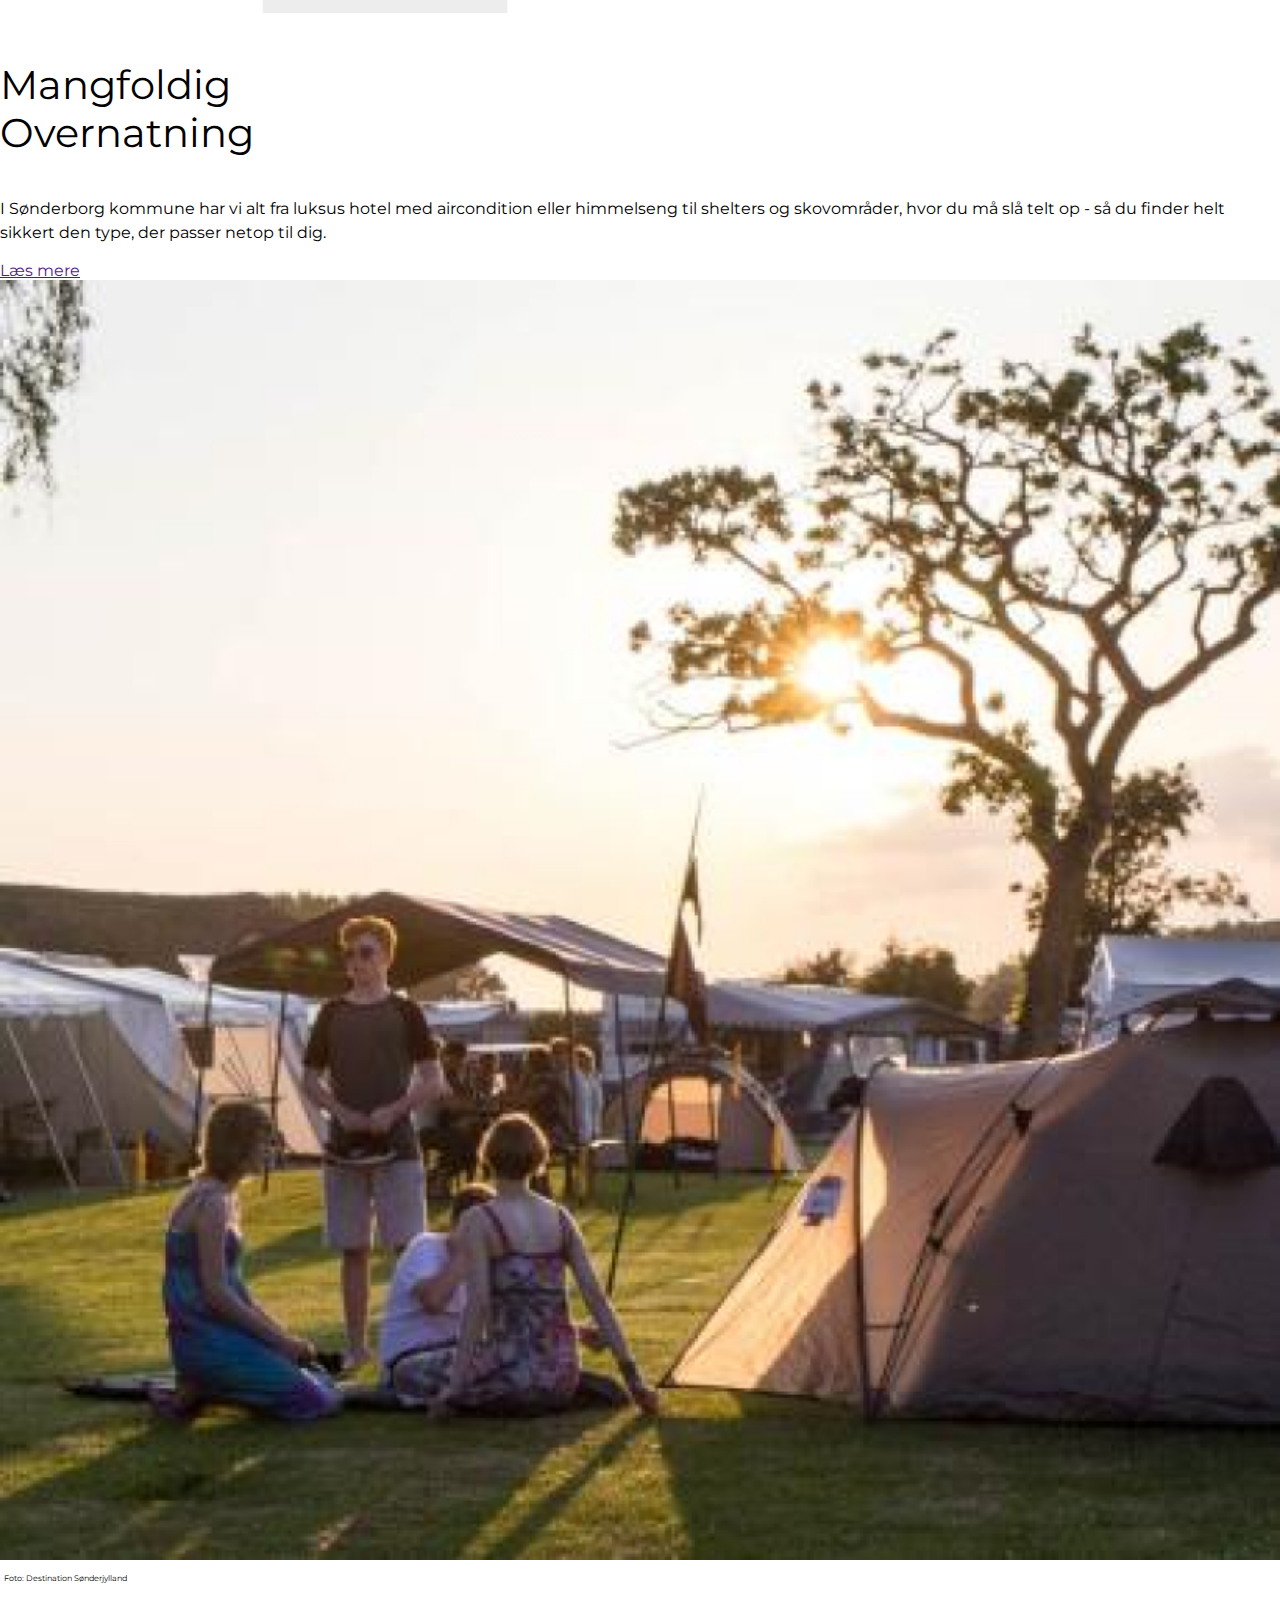
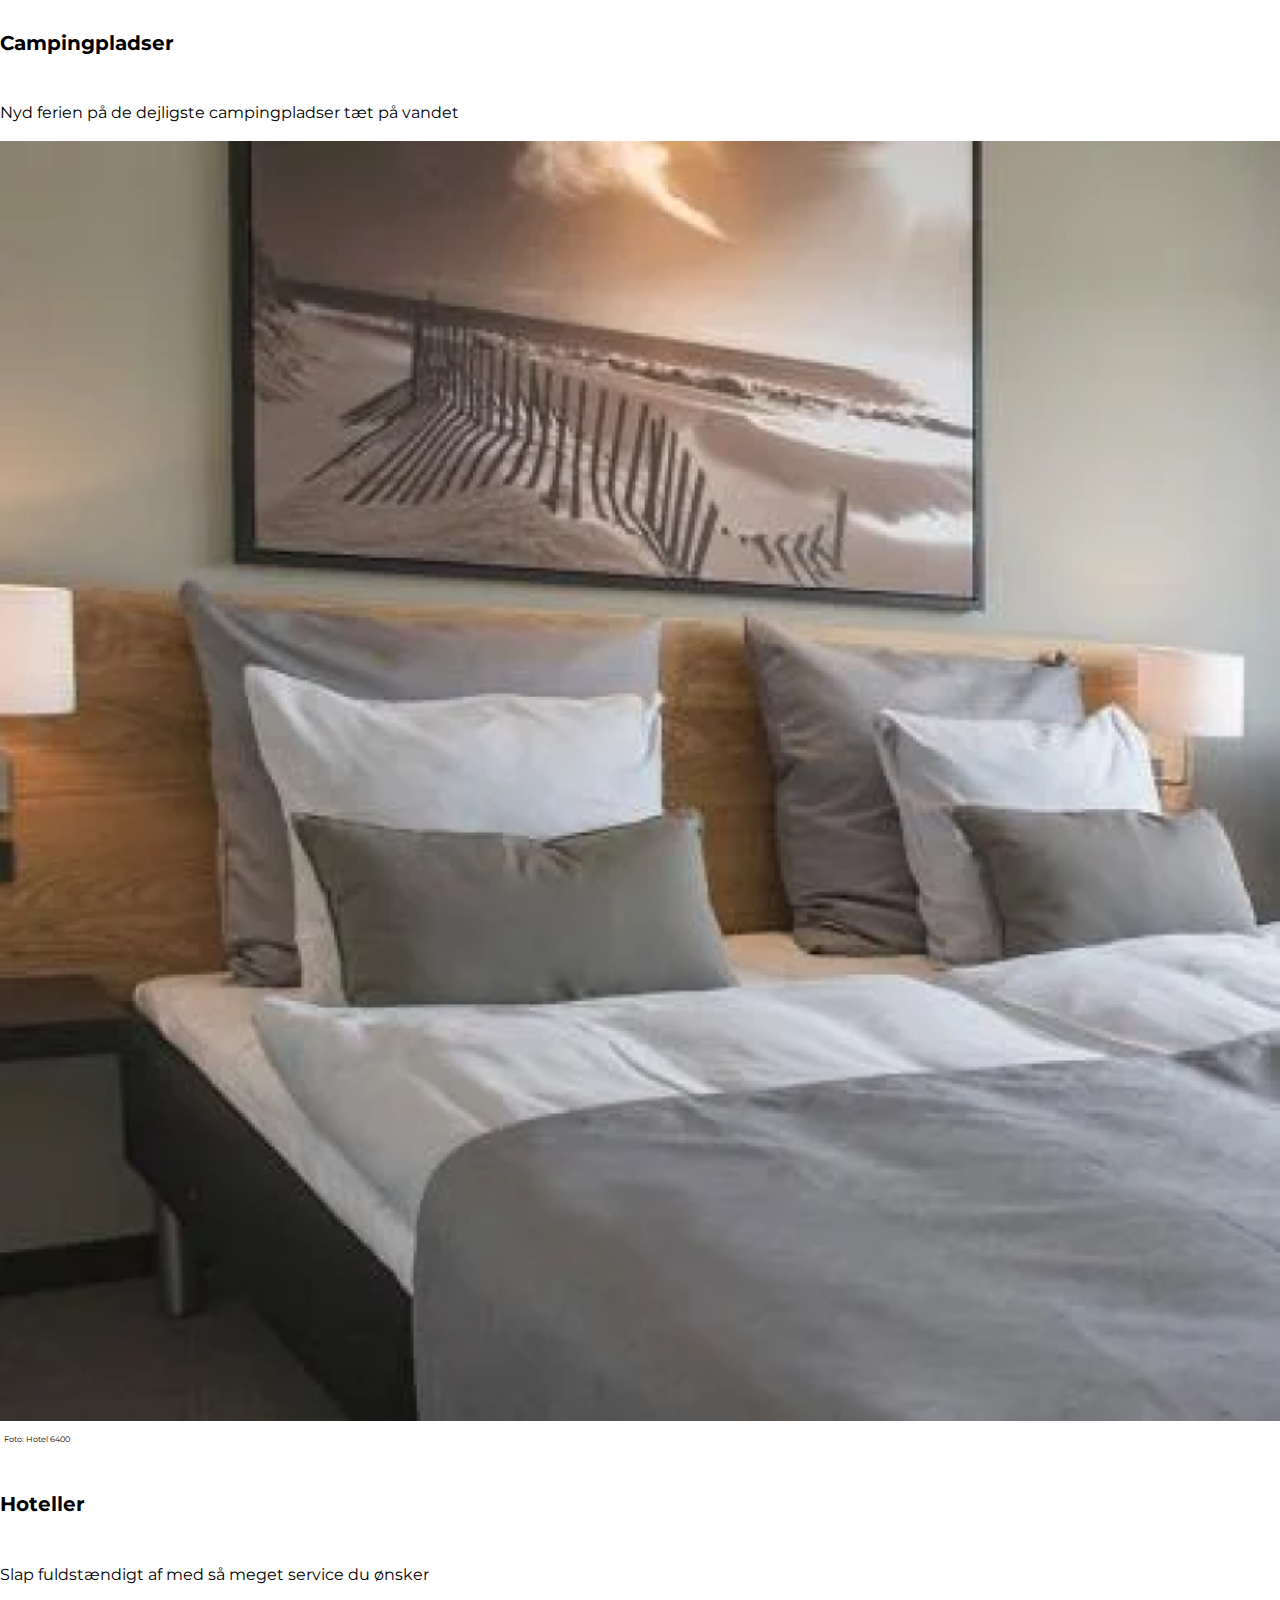
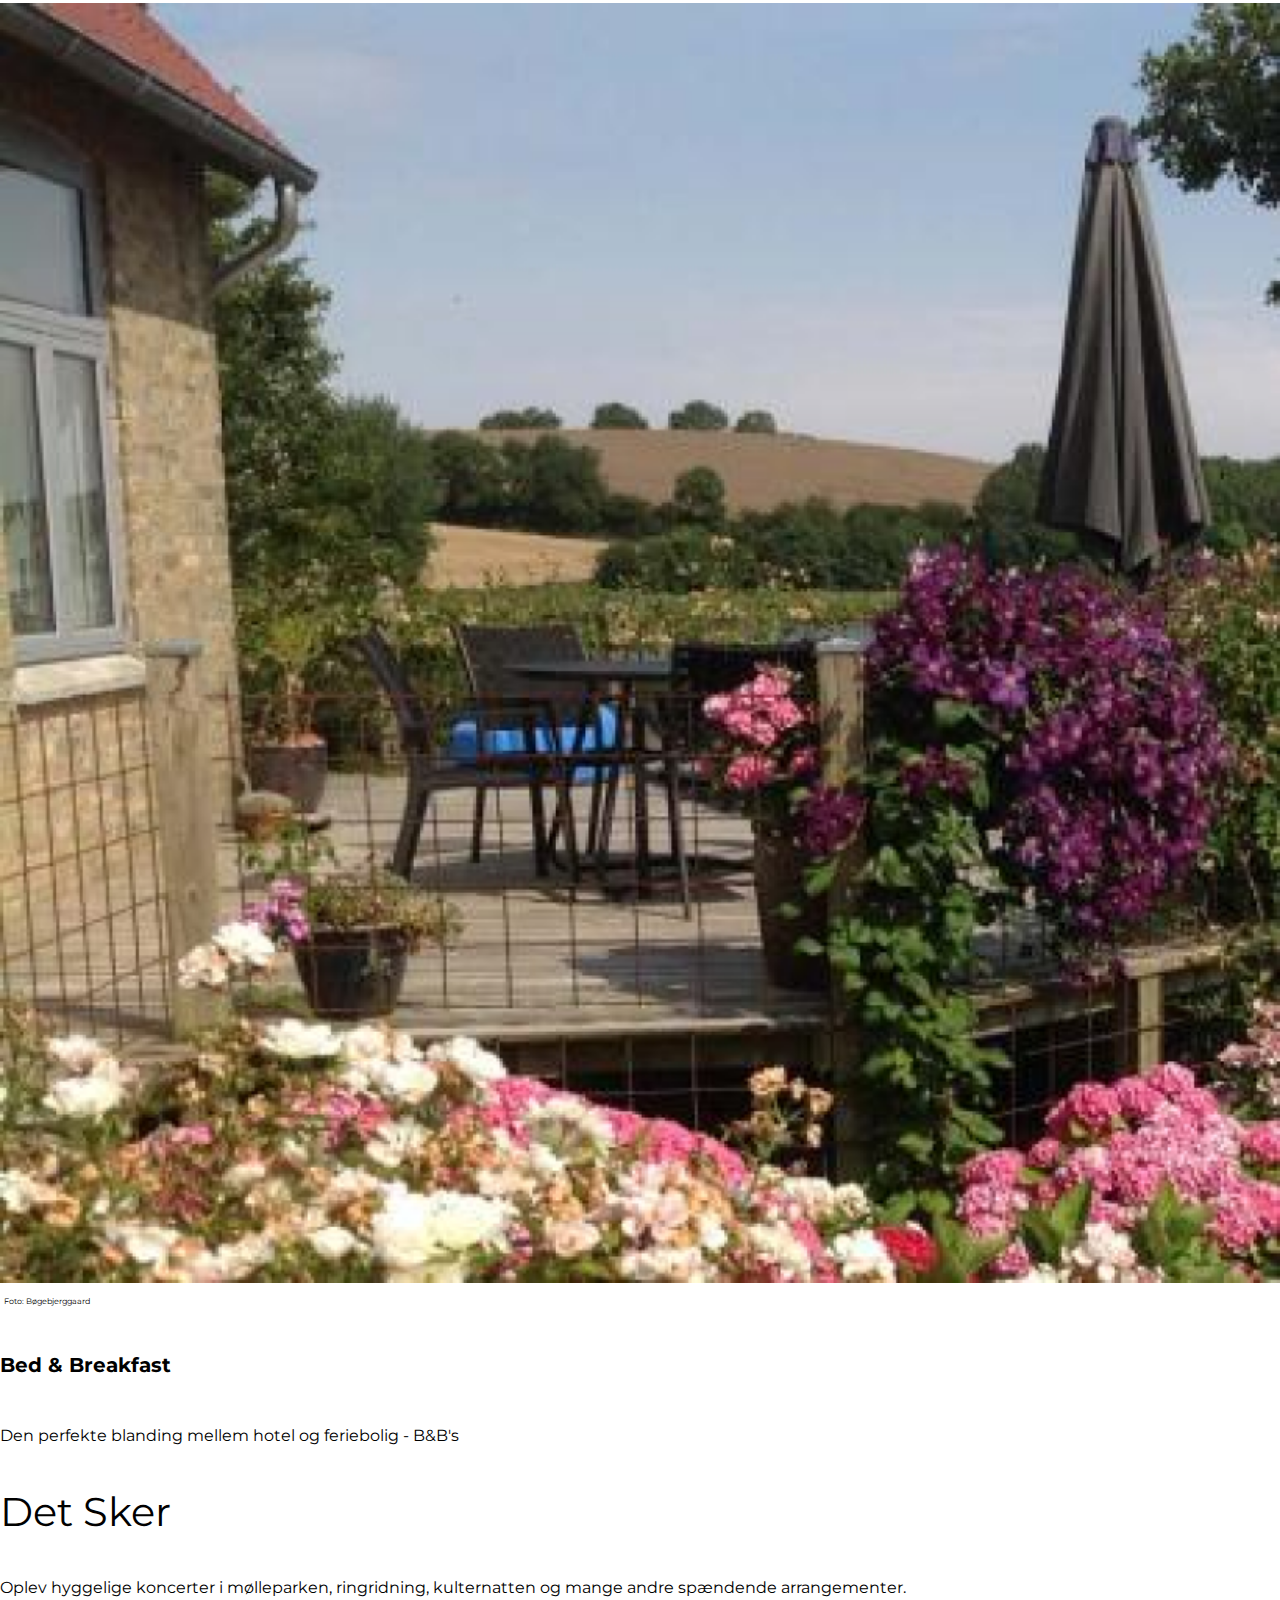
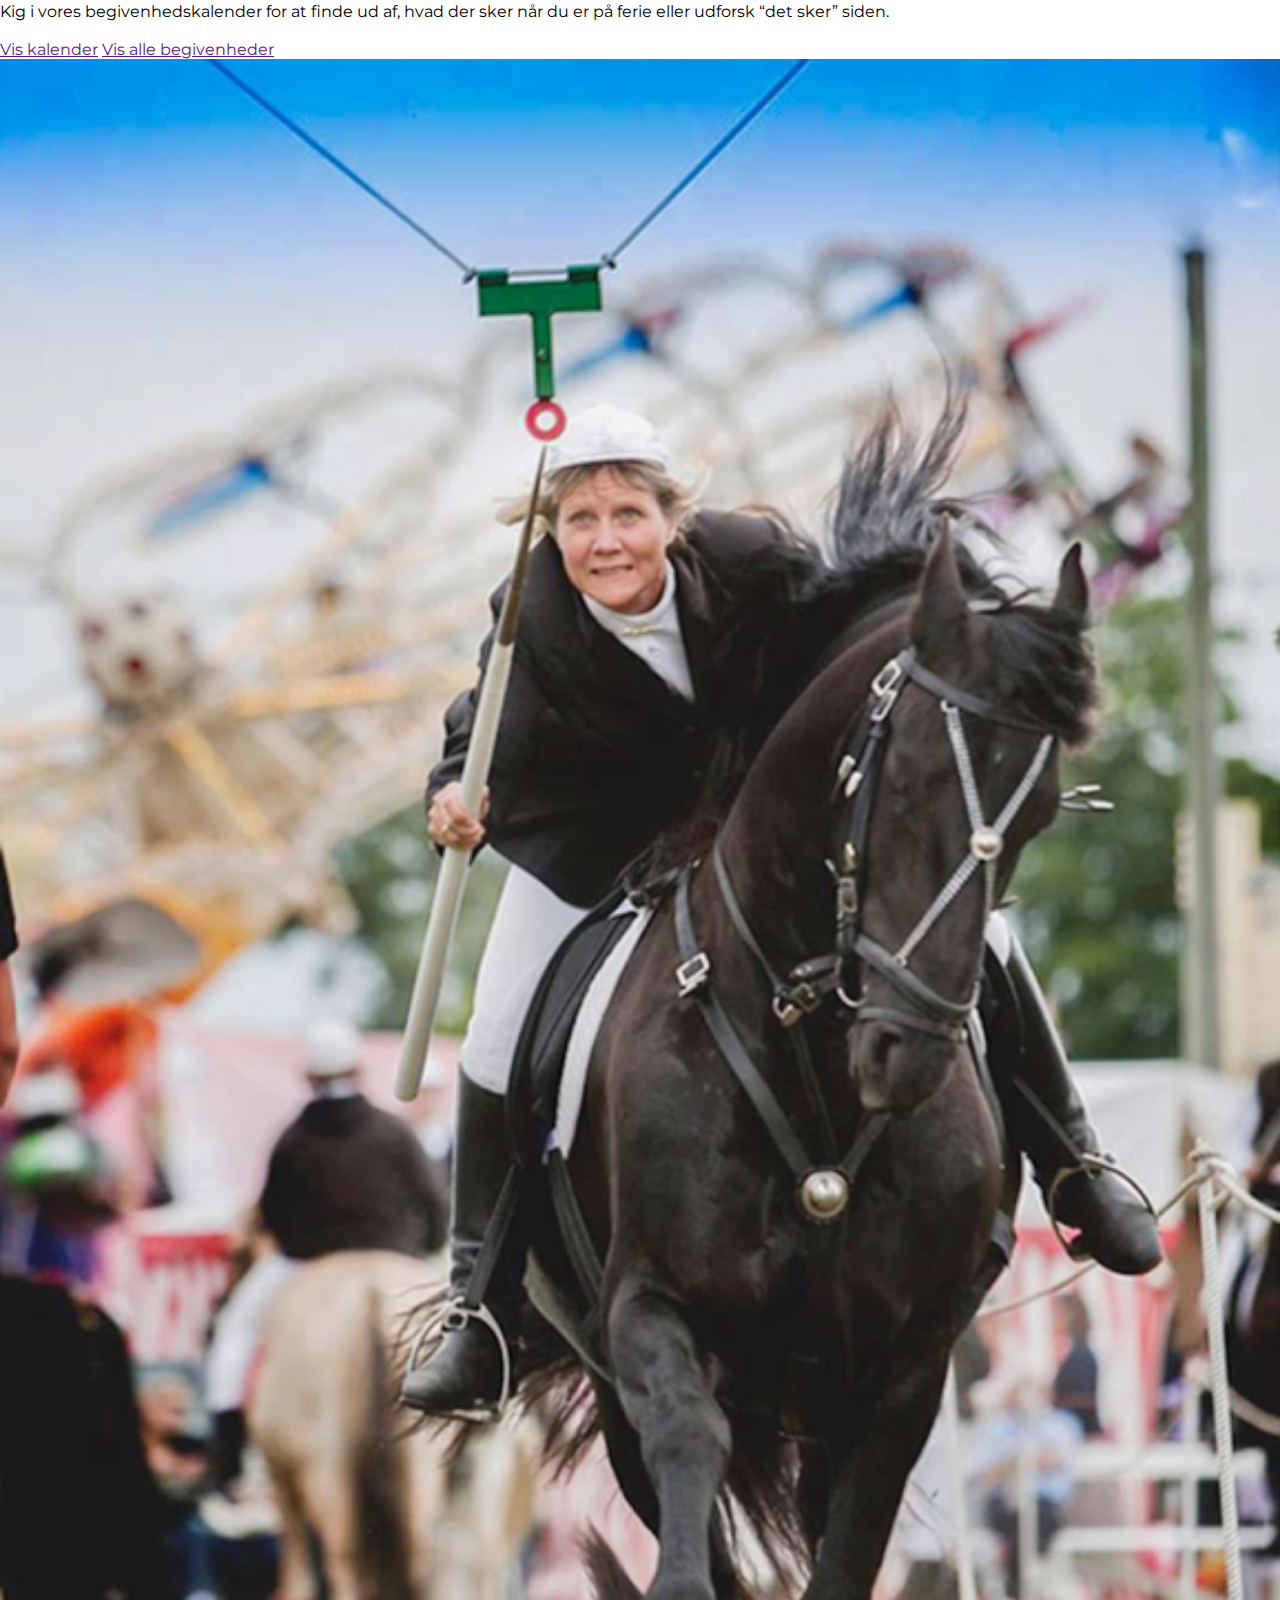
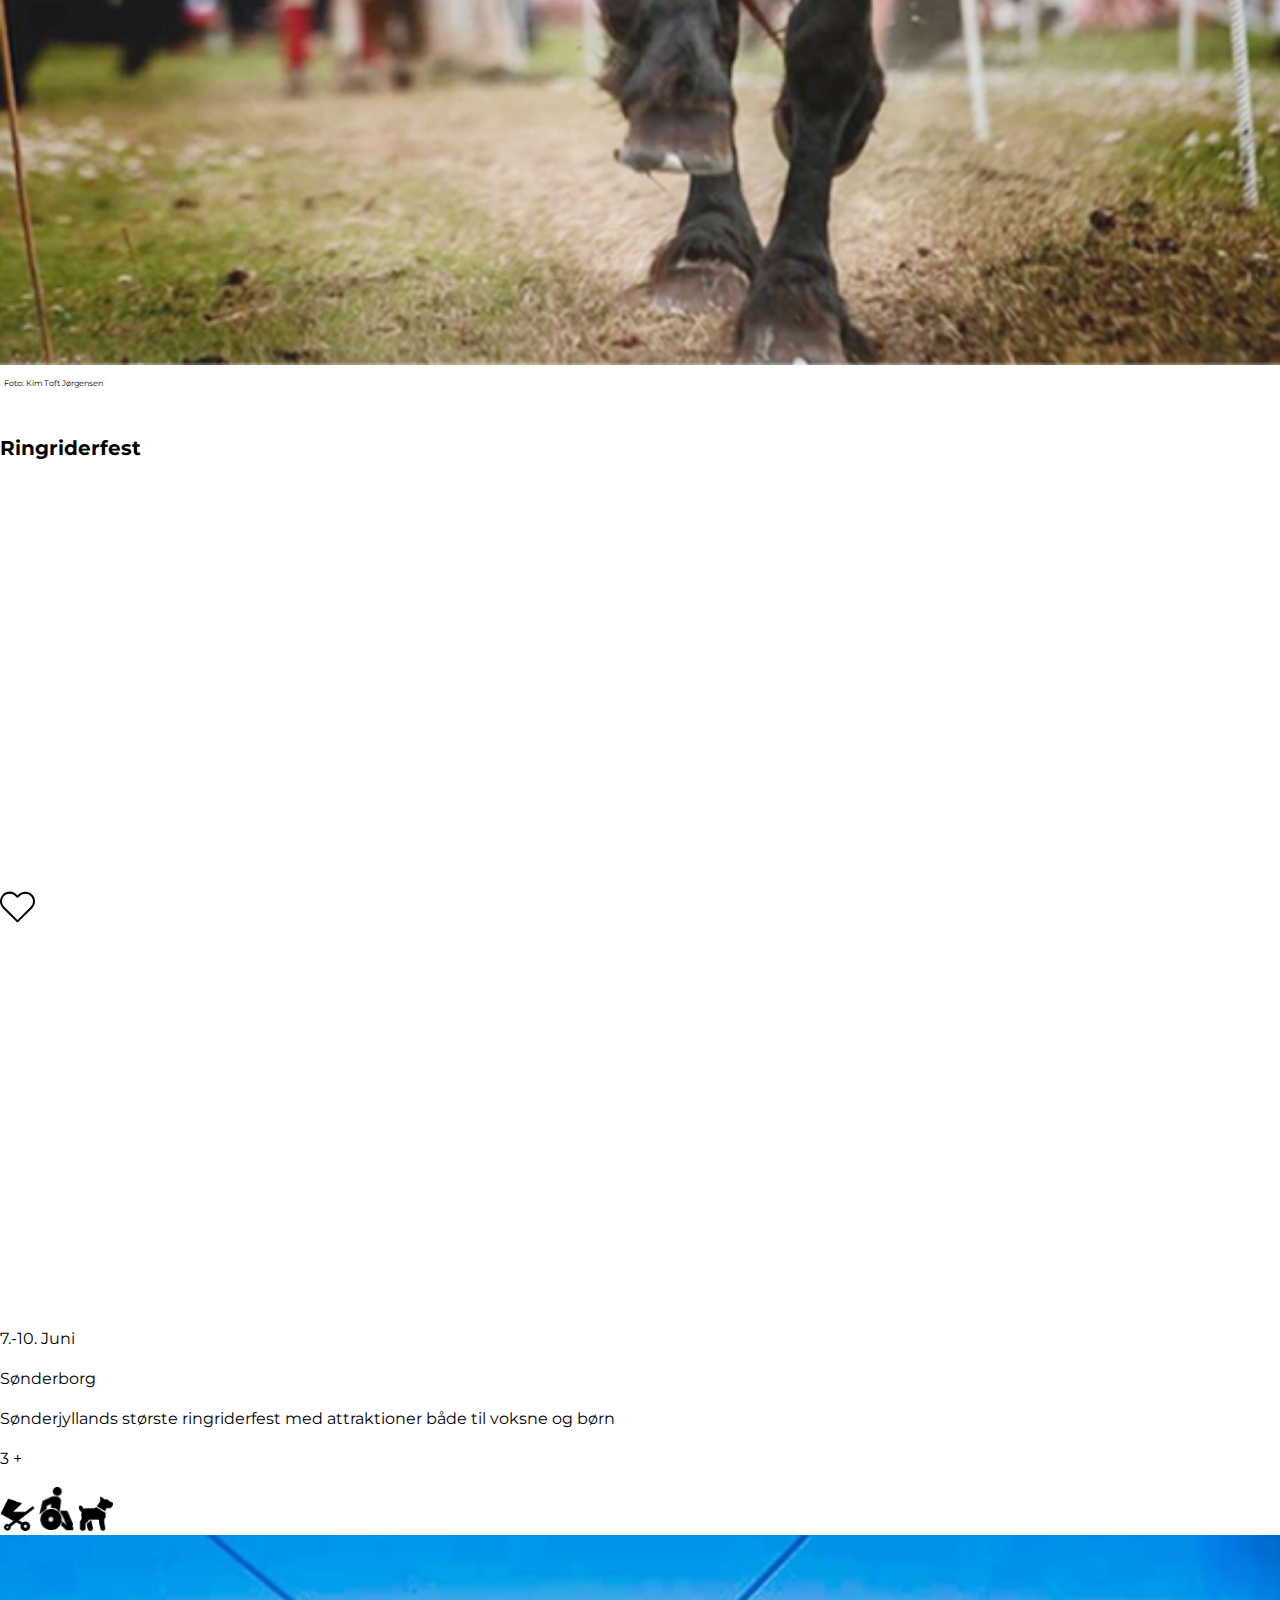
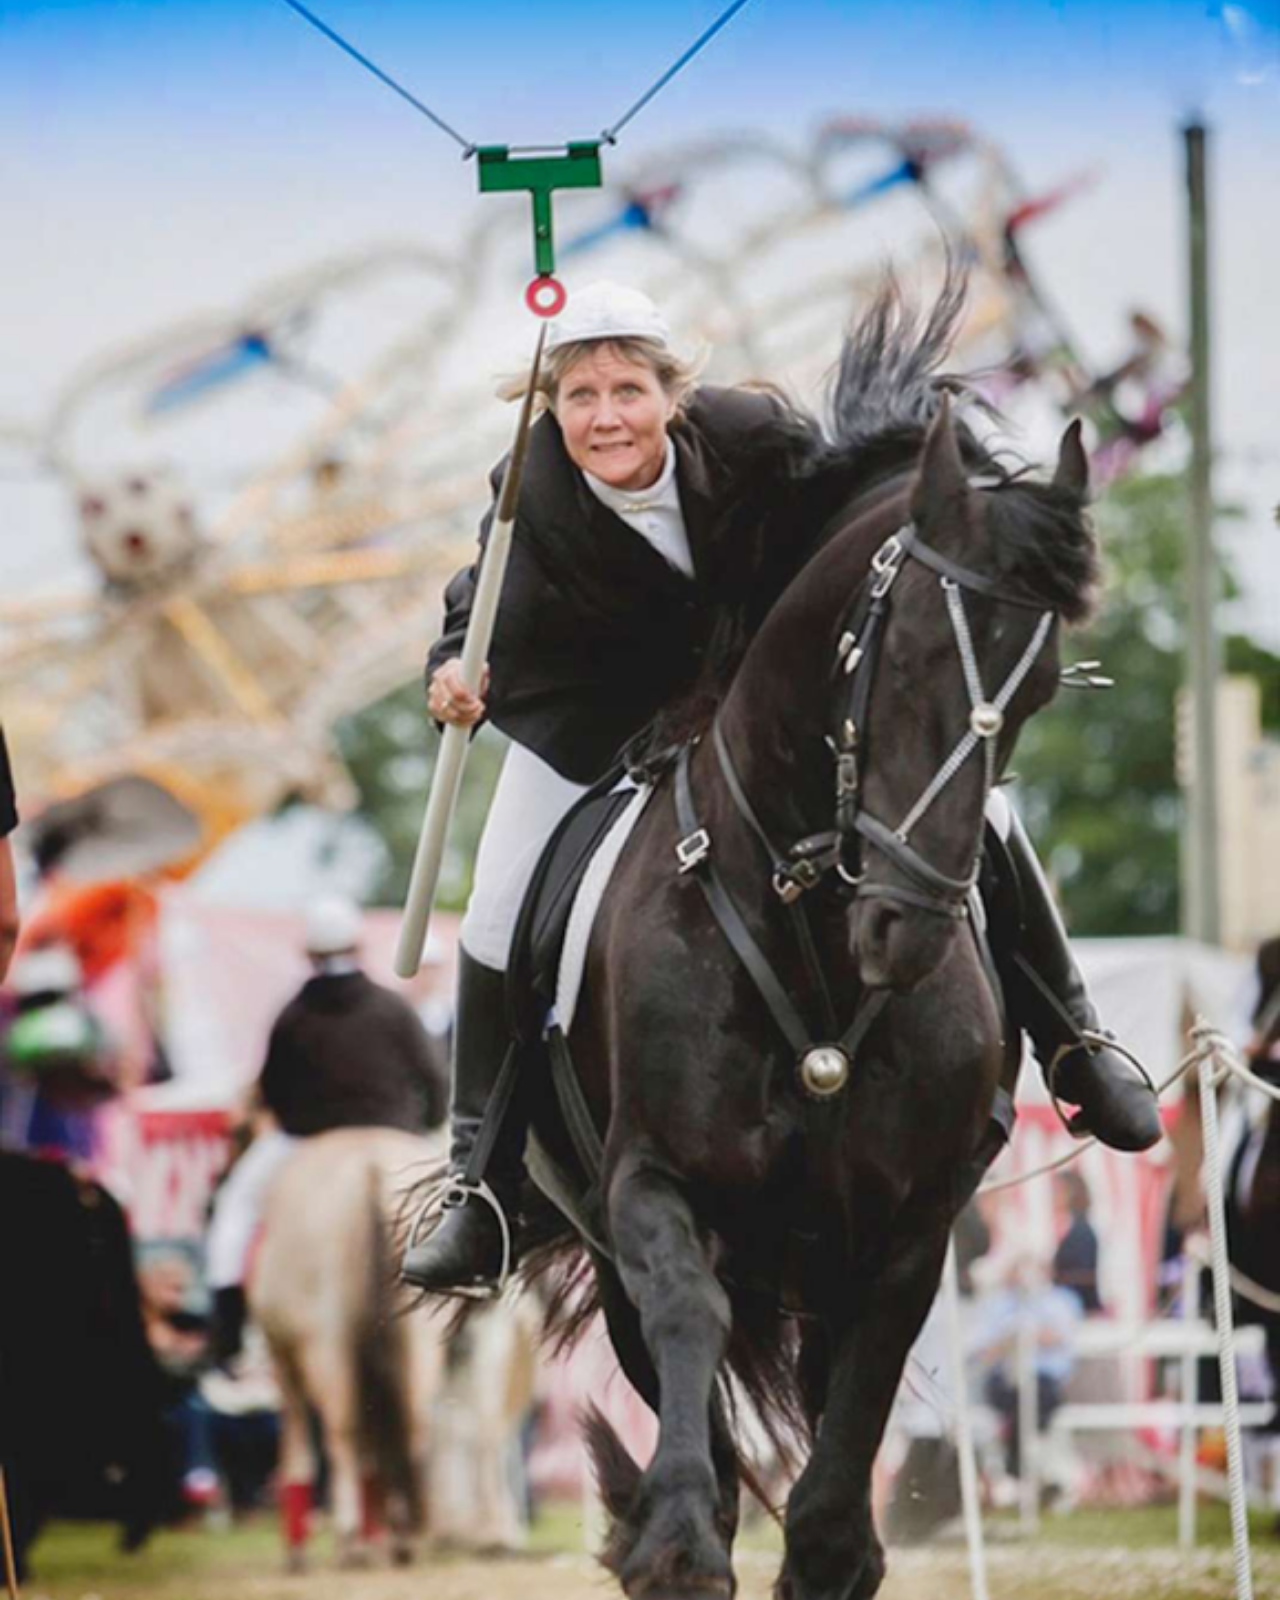
==== commit c3bf5c83: "oprydning af hele mappen" ====
--- a/index.html
+++ b/index.html
@@ -5,7 +5,11 @@
     <meta charset="UTF-8">
     <meta name="viewport" content="width=device-width, initial-scale=1.0">
     <title>VisitSønderborg</title>
-    <link rel="stylesheet" href="style.css">
+    <link rel="stylesheet" href="css/style.css">
+    <link rel="stylesheet" href="css/header.css">
+    <link rel="preconnect" href="https://fonts.googleapis.com">
+    <link rel="preconnect" href="https://fonts.gstatic.com" crossorigin>
+    <link href="https://fonts.googleapis.com/css2?family=Mr+Dafoe&display=swap" rel="stylesheet">
 </head>
 
 <body>
@@ -31,7 +35,7 @@
                     <a href="index.html" class="menuLink menuLink--active">Hjem</a>
                 </li>
                 <li class="menuItem">
-                    <a href="aktivsammen.html" class="menuLink">Aktiv Sammen</a>
+                    <a href="html/aktivsammen.html" class="menuLink">Aktiv Sammen</a>
                 </li>
                 <li class="menuItem">
                     <a href="#" class="menuLink">Historie</a>
@@ -49,7 +53,7 @@
                     <a href="#" class="menuLink">Information</a>
                 </li>
                 <li class="menuItem">
-                    <a href="boerneunivers.html" class="menuLink ">Børneunivers</a>
+                    <a href="html/boerneunivers.html" class="menuLink ">Børneunivers</a>
                 </li>
             </ul>
         </nav>
@@ -267,8 +271,7 @@
         <section class="welcome">
             <section class="welcome__text">
                 <h2 class="welcome__headline">Velkommen</h2>
-                <!-- p?? h4??  -->
-                <p class="headline__script welcome__headline--script">til Sønderborg Kommune!</p>
+                <h4 class="headline__script welcome__headline--script">til Sønderborg Kommune!</h4>
                 <p class="welcome__description">Som gæst i Sønderborg Kommune kan du planlægge en meget alsidig ferie.
                     Du er omgivet af historie overalt på din vej, fra oldtidsminder og skibsfund til krigshistorie og
                     genforening. <br>Naturen er varieret og gratis at tage ud i. De smukke skove på Als og ved Gråsten
@@ -293,58 +296,46 @@
         <!-- opposite categories -->
         <section class="oppositeCards">
             <!-- left / first one -->
-            <section class="oppositeCards__left">
-                <section class="oppositeCards__imageAndCredit">
-                    <img class="oppositeCards__image oppositeCards__image--left" src="images/opposite__aktiviteter.png"
-                        alt="mother and daughter on a railbike">
+            <section class="oppositeCard oppositeCard--first">
+                <section>
+                    <img class="oppositeCard__image" src="images/opposite__aktiviteter.jpg"
+                    alt="mother and daughter on a railbike">
                     <p class="imageCredit">Foto: Destination Sønderjylland</p>
                 </section>
-                <section class="oppositeCards__info oppositeCards__info--left">
-                    <h3 class="oppositeCards__title oppositeCards__title--left">Opdag aktiviteter</h3>
-                    <p class="headline__script oppositeCards__subtitle--left">til hele familien</p>
-                    <p class="oppositeCards__description oppositeCards__description--left">Vil i gerne have en aktiv
+                <section class="oppositeCard__info">
+                    <p class="imageCredit mobile">Foto: Destination Sønderjylland</p>
+                    <h3 class="oppositeCard__title">Opdag aktiviteter</h3>
+                    <h4 class="headline__script">til hele familien</h4>
+                    <p class="oppositeCard__description">Vil i gerne have en aktiv
                         ferie? Der findes mange aktiviteter af forskellige retninger, såsom splrt, legepladser,
                         forlystelsesparker og cykelture.</p>
                     <a class="button button__primary" href="aktivsammen.html">Læs mere</a>
                 </section>
             </section>
             <!-- right / second one -->
-            <section class="oppositeCards__right">
-                <section class="oppositeCards__info oppositeCards__info--right">
-                    <h3 class="oppositeCards__title oppositeCards__title--right">Opdag den skønneste natur</h3>
-                    <p class="headline__script oppositeCards__subtitle--right">skov, strande, stier</p>
-                    <p class="oppositeCards__description oppositeCards__description--right">Uanset om du er til den
+            <section class="oppositeCard oppositeCard--right">
+                <section class="oppositeCard__info">
+                    <p class="imageCredit imageCredit--oppositeMobile">Foto: Kim Toft Jørgensen</p>
+                    <h3 class="oppositeCard__title">Opdag den skønneste natur</h3>
+                    <h4 class="headline__script">skov, strande, stier</h4>
+                    <p class="oppositeCard__description">Uanset om du er til den
                         stille naturtur med kamera og kikkert eller der skal være fart over feltet med et Go-Pro på
                         hjelmen, så er Sønderborg området og ferieøen Als et godt udgangspunkt for at tage ud og opdage
                         naturen.</p>
                     <a class="button button__primary" href="">Læs mere</a>
                 </section>
-                <section class="oppositeCards__imageAndCredit">
-                    <img class="oppositeCards__image oppositeCards__image--right" src="images/opposite__natur.jpeg"
+                <section class="oppositeCard__imageAndCredit">
+                    <img class="oppositeCard__image" src="images/opposite__natur.jpeg"
                         alt="a picture of a forest next to the beach in bright sunlight">
                     <p class="imageCredit">Foto: Kim Toft Jørgensen</p>
                 </section>
             </section>
         </section>
         <!-- feature circles -->
-        <section class="features">
-            <article class="features__item">
-                <img class="features__icon" src="images/feature__kalender.png" alt="a calendar icon in a blue circle">
-                <p class="features__description">Se alt der sker når du er på ferie</p>
-            </article>
-            <article class="features__item">
-                <img class="features__icon" src="images/feature__kort.png" alt="a map icon in a blue circle">
-                <p class="features__description">Tjek hvilke oplevelser der er tæt på dig</p>
-            </article>
-            <article class="features__item">
-                <img class="features__icon" src="images/feature__huskeliste.png" alt="a heart icon in a blue circle">
-                <p class="features__description">Tilføj dine favoriter til huskelisten</p>
-            </article>
-            <section class="features__imageAndCredit">
-                <img class="features__image" src="images/features__image.png" alt="">
-                <p class="imageCredit">Foto: designed by freepik</p>
-            </section>
-        </section>
+        
+        <img class="features" src="images/home__features.png" alt="">
+        <img class="features--mobile" src="images/home__features--mobile.jpg" alt="">
+       
         <!-- imageSlider -->
         <section class="imageSlider">
             <section class="imageSlider__info">
@@ -558,8 +549,8 @@
             </section>
         </section>
     </footer>
-    <script src="headerScript.js"></script>
-    <script src="slider.js"></script>
+    <script src="js/headerScript.js"></script>
+    <script src="js/slider.js"></script>
 </body>
 
 </html>--- a/css/style.css
+++ b/css/style.css
@@ -0,0 +1,444 @@
+@import url("constants.css");
+
+/*next 4 just temporary, they were too big, but aren't styled yet*/
+.banner {
+    width: 100%;
+}
+img {
+    width: 100%;
+}
+.icon {
+    width: 35px;
+}
+.accessibilityTag{
+    width: 35px;
+}
+
+.imageCredit {
+    font-size: 8px;
+    line-height: 12px;
+    margin-inline-start: var(--spacing__4);
+}
+
+/* ___________________________________________
+                 HERO SECTION
+   ___________________________________________ */
+
+.heroSection {
+    width: 100vw;
+    position: relative;
+    overflow: hidden;
+    container-type: inline-size;
+    container-name: heroSection;
+}
+
+.heroSection__main {
+    position: relative;
+
+    .heroSection__backgroundImage .heroSection__backgroundImage--mobile {
+        width: 100%;
+        z-index: -1;
+    }
+    
+    /* text */
+    .heroSection__text {
+        display: flex;
+        flex-direction: column;
+        align-items: flex-end;
+        position: absolute;
+        bottom: calc(12% + 50px);
+        right: 4vw;
+        text-align: right;
+        color: var(--text__secondary);
+
+        animation-name: heroTextFlyIn;
+        animation-duration: 2s;
+       
+        .heroSection__title {
+            margin: 0;
+        }
+    }
+}
+
+@keyframes heroTextFlyIn {
+    from { 
+        right: -100%; 
+    }
+    to {
+        right: 4vw;
+    }
+}
+
+/* SoMe section */
+
+.socialMedia {
+    display: flex;
+    flex-direction: column;
+    align-items: center;
+    justify-content: center;
+    gap: 5%;
+    padding: 3% 0 calc(3% + 50px) 0; /* 50px bottom, because slider is translated upwards with 50px,+3% "normal" padding*/
+    position: absolute;
+    top: 0;
+    left: 3vw;
+    height: 100%;
+    box-sizing: border-box;
+
+    animation-name: socialMediaFlyIn;
+    animation-duration: 1s;
+
+    .socialMedia__line {
+        flex: auto; /*fills rest of box, no fixed height*/
+        width: 1px;
+        background-color: white;
+    }
+
+    .icon {
+        height: 5%
+    }
+}
+
+@keyframes socialMediaFlyIn {
+    from {
+        transform: translateY(100%);
+    }
+    to {
+        transform: translateY(0);
+    }
+}
+
+.socialMedia--mobile {
+    background-color: #262525;
+    display: none;
+    padding: var(--spacing__24);
+    margin: 0;
+    translate:0 -20px; /*because the slider also has translate 50px*/
+
+    animation-name: categorySliderFlyIn;
+    animation-duration: 3s;
+    animation-fill-mode: forwards;
+
+    .socialMedia__line {
+        flex: auto;
+        height: 1px;
+        background-color: white;
+    }
+}
+
+
+/* ______________________________________
+               CATEGORY SLIDER 
+   ______________________________________ */
+
+.categorySlider {
+    display: flex;
+    gap: 1vw;
+    position: relative;
+    width: fit-content;
+    overflow: visible;
+    transform: 0 -50px; /*50px upwards, so it overlaps the image -> so it's fading into the slider backgorund*/
+    /*padding left to get the first card (information) in the middle of the screen*/
+    padding-left: calc(50vw - var(--cardWidth) / 2);
+    padding-bottom: var(--spacing__128);
+    color: var(--text__noFocus);
+    background: linear-gradient(0deg, #0a423c 0%, #0a423c calc(100% - 50px), #ffffff00 calc(100% - 20px));
+
+    animation-name: categorySliderFlyIn;
+    animation-duration: 3s;
+    animation-fill-mode: forwards;
+}
+
+@keyframes categorySliderFlyIn {
+    0% {
+        transform: translateY(100%);
+        opacity: 0;
+    }
+    50% {
+        opacity: 0;
+    }
+    100% {
+        transform: translateY(-50px);
+        opacity: 1;
+    }
+}
+
+.slider__arrows {
+    position: absolute;
+    display: contents;
+    padding: var(--spacing__20);
+
+    .slider__arrow {
+        position: absolute;
+        /*calculation of the middle of the imageheight (ratio:1/1.7 - look at categorySlider__image*/
+        translate: 0 -50%;
+        cursor: pointer;
+        z-index: 5;
+
+        &:hover {
+            /*without space between & and the rest = element contains both classes*/
+            fill: white;
+        }
+
+        &.slider__arrow--previous {
+            left: 20px;
+        }
+
+        &.slider__arrow--next {
+            /*left, because its absolute to slider and slider begins at left:0
+            20px spacing and 35px is the iconwidth*/
+            left: calc(100vw - 20px - 35px);
+            transform: rotate(180deg);
+        }
+    }
+}
+.categorySlider__card {
+    position: relative;
+    /*translate: card moves, when arrow or other card is clicked*/
+    translate: calc(var(--cardWidth) * -1 * (var(--currentCard) - 1) - 1vw * (var(--currentCard) - 1));
+    transition: 0.3s;
+    width: var(--cardWidth);
+    height: fit-content;
+    cursor: pointer;
+    /*Disable Text Selection, when user doubleclicks on a card*/
+    -webkit-user-select: none;
+    -ms-user-select: none;
+    user-select: none;
+
+    &.focus {
+        transform: scale(1.2);
+        z-index: 1;
+        color: var(--text__secondary);
+
+        .categorySlider__image {
+            box-shadow: 0px 0px 27px 0px rgba(0, 0, 0, 0.77)
+        }
+
+        .categorySlider__description {
+            display: block;
+        }
+    }
+
+    &:not(.focus):hover {
+        transform: scale(1.1);
+        z-index: 2;
+    }
+
+    .categorySlider__image {
+        border-radius: var(--borderRadius__M);
+        height: fit-content;
+        width: 100%;
+        /*aspect-ratio: width is defined, ratio is making sure the proportions are fixed*/
+        aspect-ratio: 1/1.7;
+        object-fit: cover;
+        object-position: center;
+        box-shadow: -4px 4px 10px 0px rgba(0, 0, 0, 0.45);
+    }
+
+    .categorySlider__title {
+        margin-block-start: var(--spacing__12);
+        margin-block-end: var(--spacing__4);
+        margin-inline-start: var(--spacing__4);
+    }
+
+    .categorySlider__description {
+        display: none;
+        font-size: 0.75rem;
+        line-height: 1rem;
+        margin-inline-start: var(--spacing__4);
+    }
+}
+
+/* ------------- container queries for different screen sizes -------------*/
+
+@container heroSection (min-width: 1250px) {
+    .heroSection__backgroundImage {
+        display: block;
+    }
+    .heroSection__backgroundImage--mobile {
+        display: none;
+    }
+    .heroSection__text {
+        max-width: 40vw;
+
+        .heroSection__title {
+            font-size: 4.5rem;
+            line-height: 5.5rem;
+        }
+        .heroSection__description--mobile {
+            display: none;
+        }
+    }
+    .slider__arrow {
+        top: calc(var(--cardWidth) * 1.7 / 2);
+    }
+}
+
+@container heroSection (max-width: 1250px) {
+    .heroSection__backgroundImage {
+        display: block;
+    }
+    .heroSection__backgroundImage--mobile {
+        display: none;
+    }
+    .heroSection__text {
+        max-width: 52vw;
+
+        .heroSection__title {
+            font-size: 3rem;
+            line-height: 3.5rem;
+        }
+        .heroSection__description--mobile {
+            display: none;
+        }
+    }
+    .slider__arrow {
+        top: calc(var(--cardWidth) * 1.7 / 2);
+    }
+}
+/* container mobile*/
+@container heroSection (max-width:800px) {
+    .heroSection__backgroundImage {
+        display: none;
+    }
+    .heroSection__backgroundImage--mobile {
+        display: block;
+        width: 150%;
+        transform: translateX(-25%);
+    }
+    .heroSection__text {
+        max-width: 80vw;
+
+        .heroSection__title {
+            font-size: 2.25rem;
+            line-height: 3rem;
+        }
+        .heroSection__description {
+            display: none;
+        }
+        .heroSection__description--mobile {
+            display: block;
+            margin: 0;
+            text-shadow: 0px 2px 4px rgba(0,0,0,0.8);
+        }
+    }
+
+    .categorySlider {
+        padding-left: calc(50vw - var(--cardWidthMobile) / 2);
+        background: linear-gradient(0deg, #262525 0%, #262525 calc(100% - 50px), #ffffff00 calc(100% - 20px));
+    
+    }
+    .categorySlider__card {
+        width: var(--cardWidthMobile);
+        translate: calc(var(--cardWidthMobile) * -1 * (var(--currentCard) - 1) - 1vw * (var(--currentCard) - 1));
+        text-align: center;
+
+        .categorySlider__title {
+            display: none;
+        }
+        .categorySlider__description {
+            /* didn't look good in normal size, therfore adjusted it so it has more space*/
+            width: 200%;
+            position: absolute;
+            left: 50%;
+            transform: translateX(-50%);
+        }
+        
+        &.focus {
+            .categorySlider__title {
+                display: block;
+                font-size: 1rem;
+            }
+        }
+    }
+    .slider__arrow {
+        top: calc(var(--cardWidthMobile) * 1.7 / 2);
+    }
+}
+ /* for the soMe section */
+@media screen and (max-width: 800px) {
+    .socialMedia {
+        display: none;
+    }
+    .socialMedia--mobile {
+        display: flex;
+        gap: 5%;
+        align-items: center;
+    }
+}
+
+/*__________________________________________________
+        HOME WELCOME (from here: mobile first)
+  __________________________________________________*/
+
+.welcome {
+    width: 100%;
+    padding-inline: 10%;
+    padding-block-end: var(--spacing__20);
+    box-sizing: border-box;
+    
+    .welcome__headline, .welcome__headline--script {
+        margin: 0;
+    }
+    
+    .welcomeImage--top, .welcomeImage--bottom {
+        display: none;
+    }
+}
+
+
+
+/*_______________________________________
+            OPPOSITE CARDS
+  _______________________________________*/
+
+.oppositeCards {
+    margin-block: var(--spacing__24);
+    
+}
+.oppositeCard {
+    display: flex;
+    justify-content: center;
+    position: relative;
+    margin-block-end: 250px;
+    
+    .oppositeCard__image {
+        width: 100%;
+        aspect-ratio: 1/1;
+        object-fit: cover;   
+    }
+    
+    .oppositeCard__info {
+        width: 90vw;
+        position: absolute;
+        top: 80%;
+        background-color: white;
+        padding-inline: var(--spacing__24);
+        padding-block-start: var(--spacing__8);
+        padding-block-end: var(--spacing__4); /* because <p> has a margin of 1em (16px), 24 - 16 = 8*/
+        box-sizing: border-box;
+        border-radius: var(--borderRadius__M);
+        box-shadow: 0px 0px 16px 0px rgba(0, 0, 0, 0.1);
+
+        .oppositeCard__title {
+            margin: 0;
+        }
+    }
+
+    .button__primary {
+        display: none;
+    }
+}
+
+.features {
+    display: none;
+}
+
+.features--mobile {
+    display: block;
+    width: 90vw;
+    transform: translateX(3vw);
+    margin-block: var(--spacing__48);
+}
+
+
+
--- a/css/header.css
+++ b/css/header.css
@@ -0,0 +1,122 @@
+.header {
+    width: 100vw;
+    height: 80px;
+    padding-inline-start: 10px;
+    padding-inline-end: 10px;
+	box-sizing: border-box;
+    display: flex;
+    align-items: center;
+    justify-content: space-between;
+    container-type: inline-size;
+    container-name: header;
+    background-color: white;
+    position: relative;
+    z-index: 1;
+}
+.header__targetGroups {
+    position: absolute;
+    right: 0;
+    top: 0;
+    background-color: var(--mintgreen);
+    display: flex;
+    justify-content: space-between;
+    width: 150px;
+    padding-inline-start: 20px;
+    padding-inline-end: 20px;
+    padding-block-end: 8px;
+    border-radius: 0 0 0 12px;
+}
+.header__targetGroup {
+    text-decoration: none;
+    color: black;
+    font-size: 12px;
+}
+.header__icons {
+    margin-inline-end: 12px;
+}
+.search {
+    cursor: pointer;
+}
+.wishlist {
+    cursor: pointer;
+}
+.navbar__logo {
+    width: 50px;
+    margin-inline-start: 8px;
+}
+.navbar {
+    flex-grow: 1;
+    max-width: 80%;
+}
+.navbar__menu {
+    list-style: none;
+    display: flex;
+    justify-content: space-between;
+    transition: 0.5s;
+}
+.navbar__menu.active {
+    left: 0;
+}
+.menuLink {
+    text-decoration: none;
+    color: black;
+    font-weight: 600;
+    font-size: 1rem;
+}
+.menuLink:hover {
+    color: var(--text__accent--primary);
+}
+.menuLink--active {
+    text-decoration: underline;
+    color: var(--text__accent--primary);
+    
+}
+.hamburger {
+    display: none;
+}
+.hamburger__bar {
+    display: block;
+    width: 25px;
+    height: 3px;
+    margin: 5px auto;
+    background-color: #101010;
+}
+.backButton {
+    display: none;
+}
+
+/* container query for a smaller screen */
+@container header (max-width:970px) {
+    .navbar {
+        max-width: 100%;
+    }
+    .menuLink {
+        font-size: 0.75rem;
+    }
+}
+
+/* container query for mobile */
+@container header (max-width:745px) {
+    .header__targetGroups {
+        display: none;
+    }
+    .navbar__menu {
+        position: fixed;
+        flex-direction: column;
+        background-color: white;
+        width: 100vw;
+        height: 50vh;
+        z-index: 5;
+        left: 100%;
+        top: 0;
+        max-height: 350px;
+        padding-block-end: 20px;
+    }
+    .hamburger {
+        display: block;
+        margin-inline-end: 8px;
+    }
+    .backButton {
+        display: block;
+    }
+}
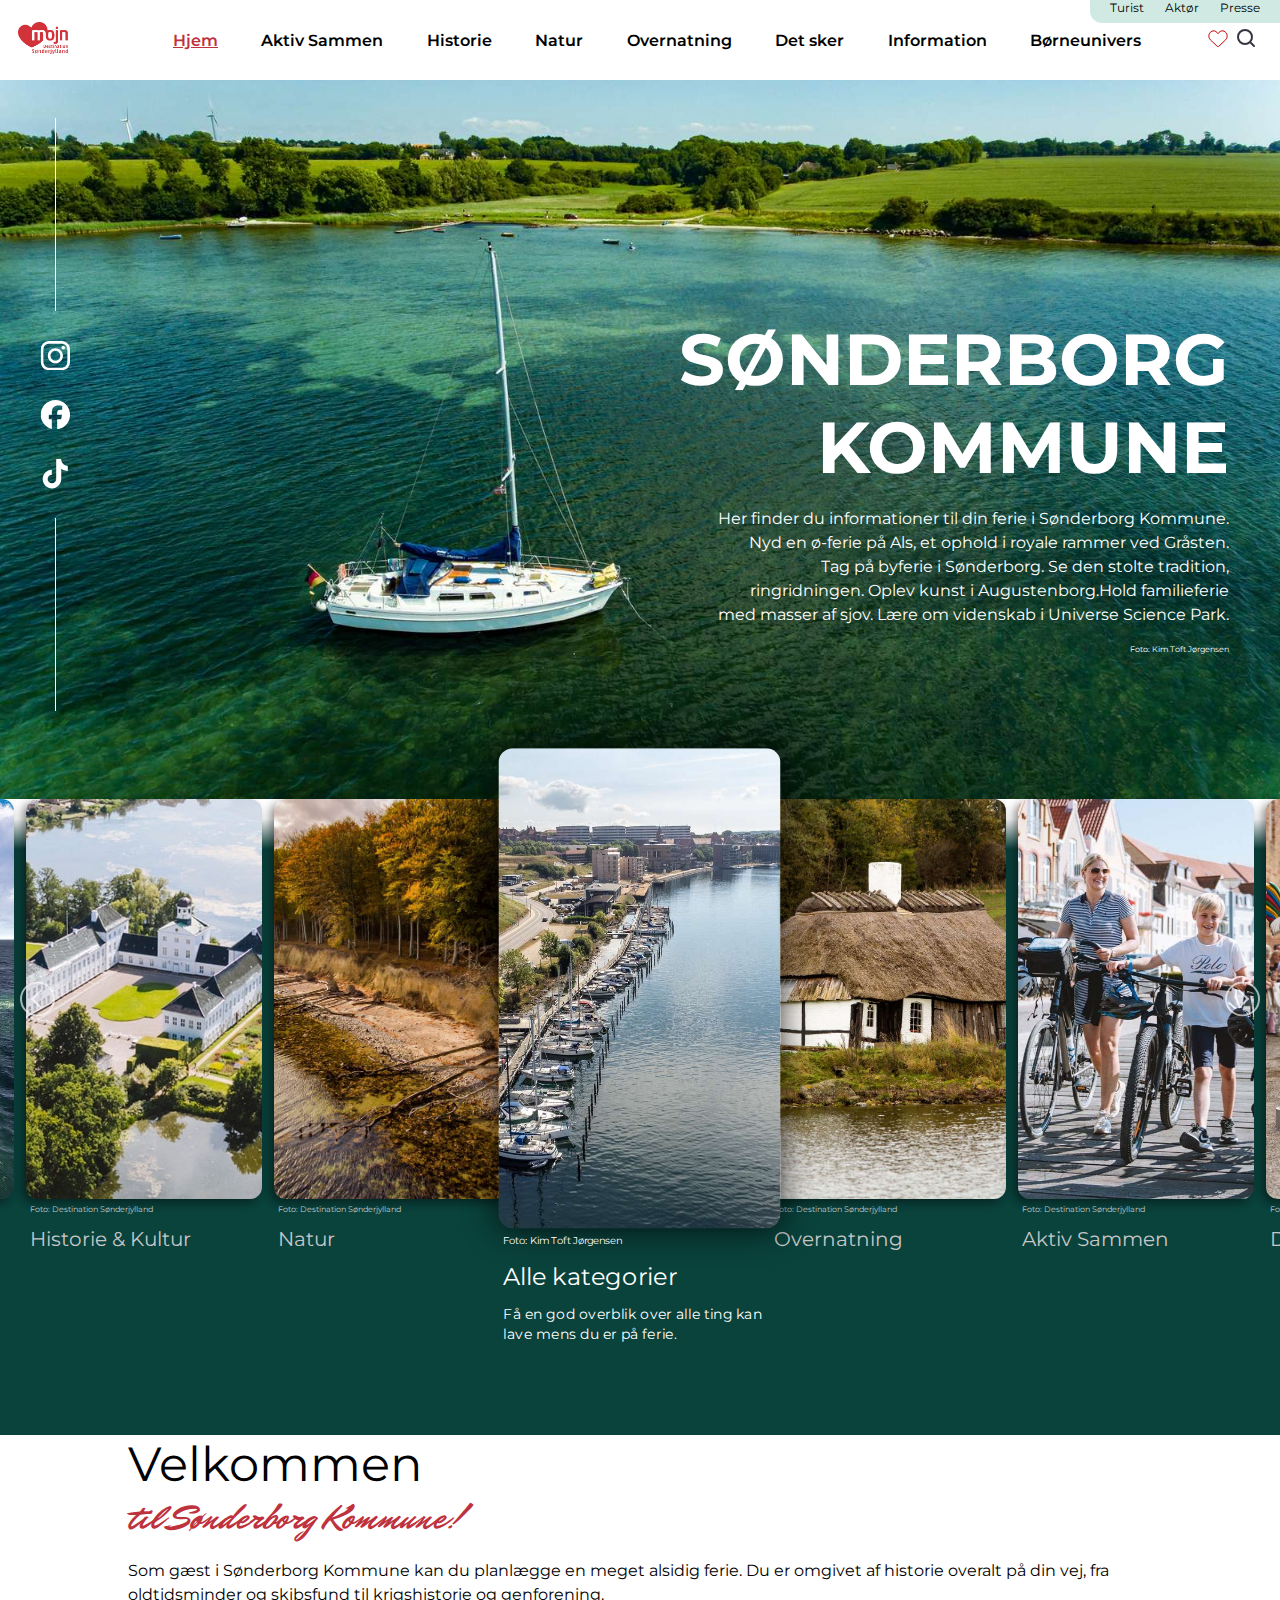
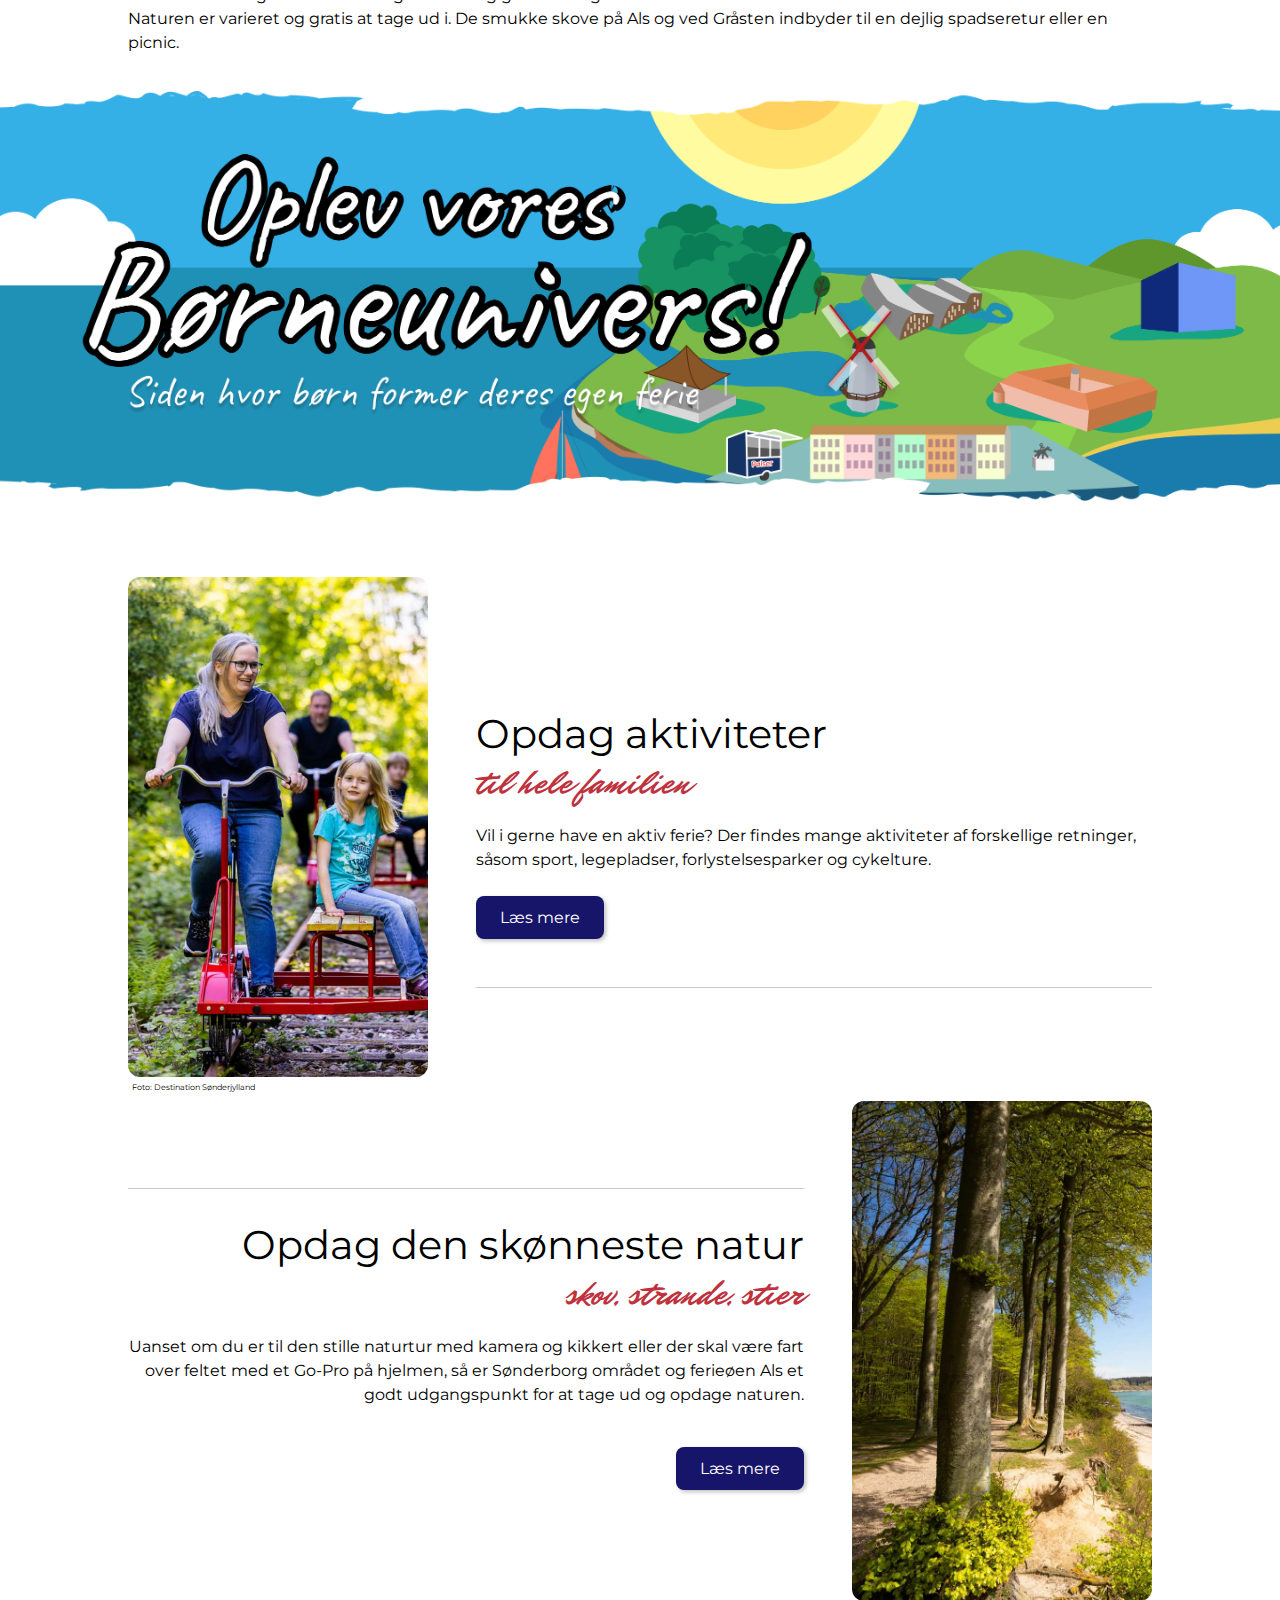
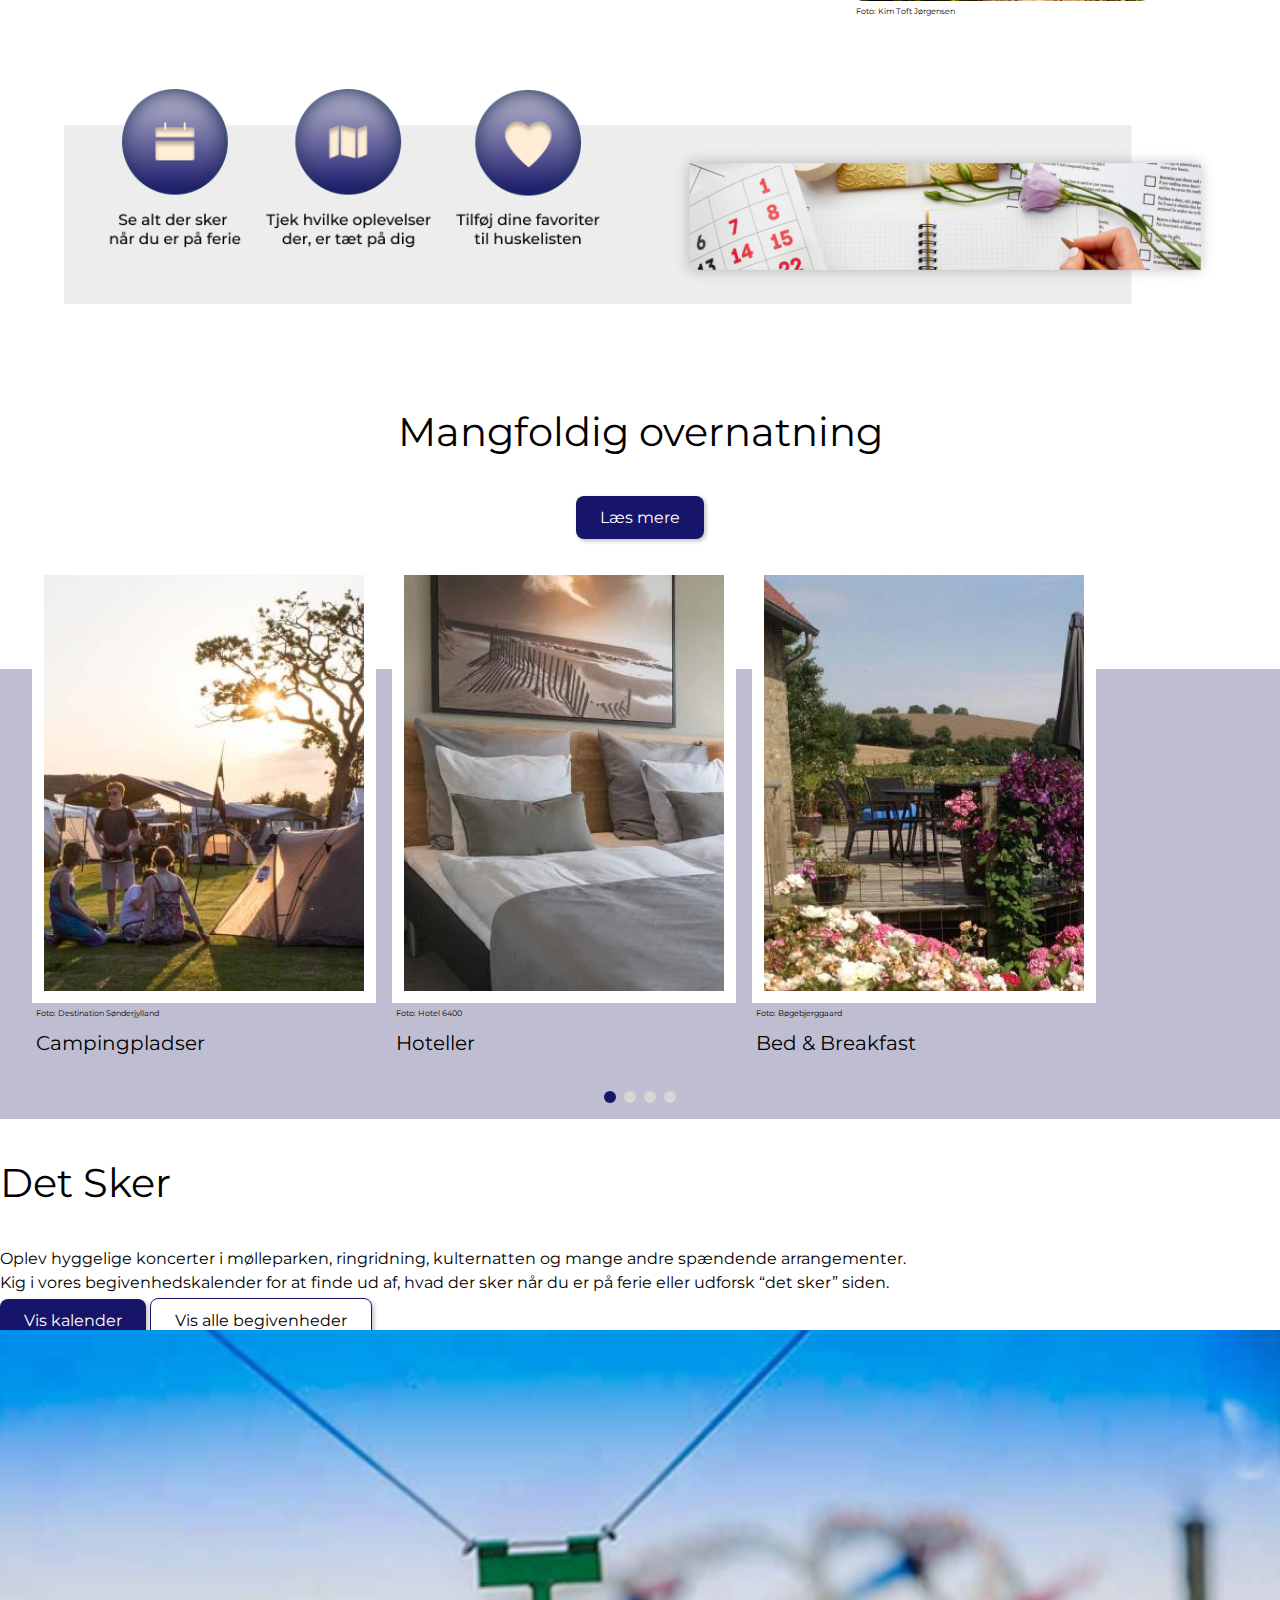
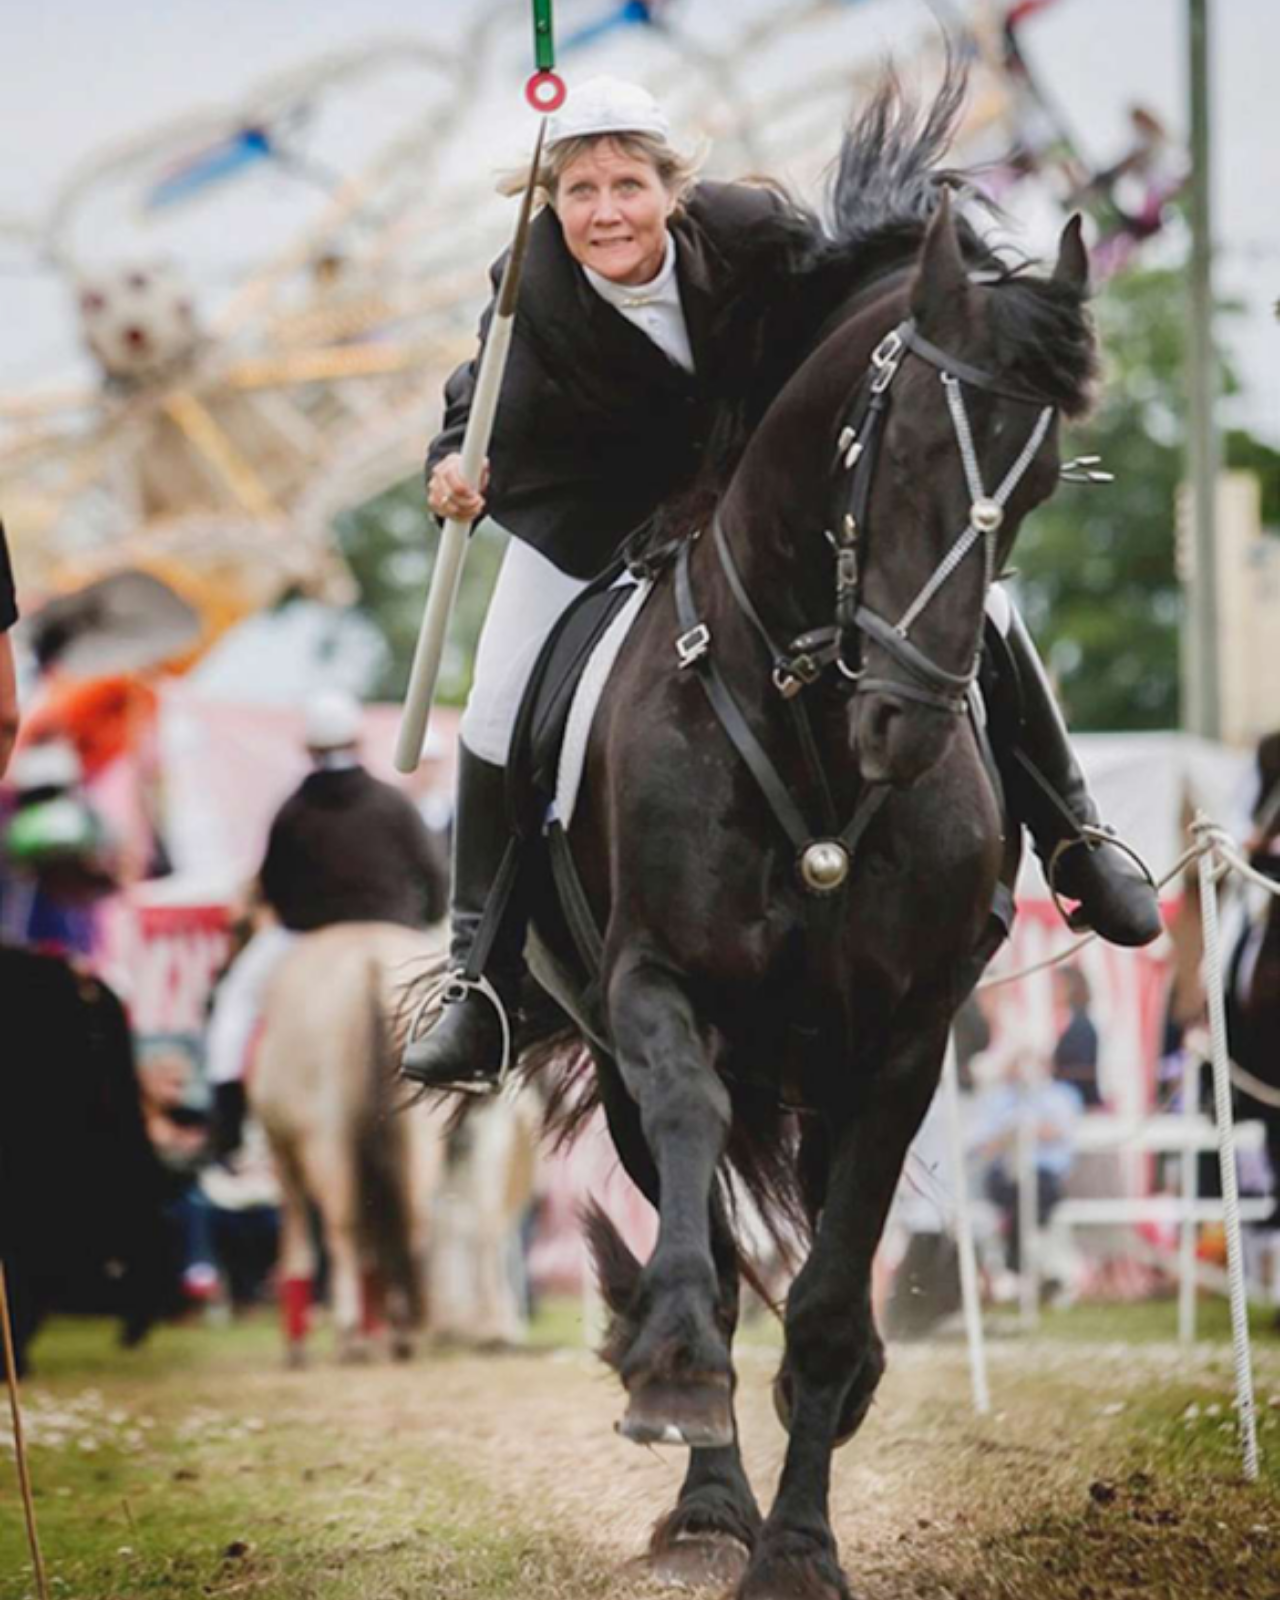
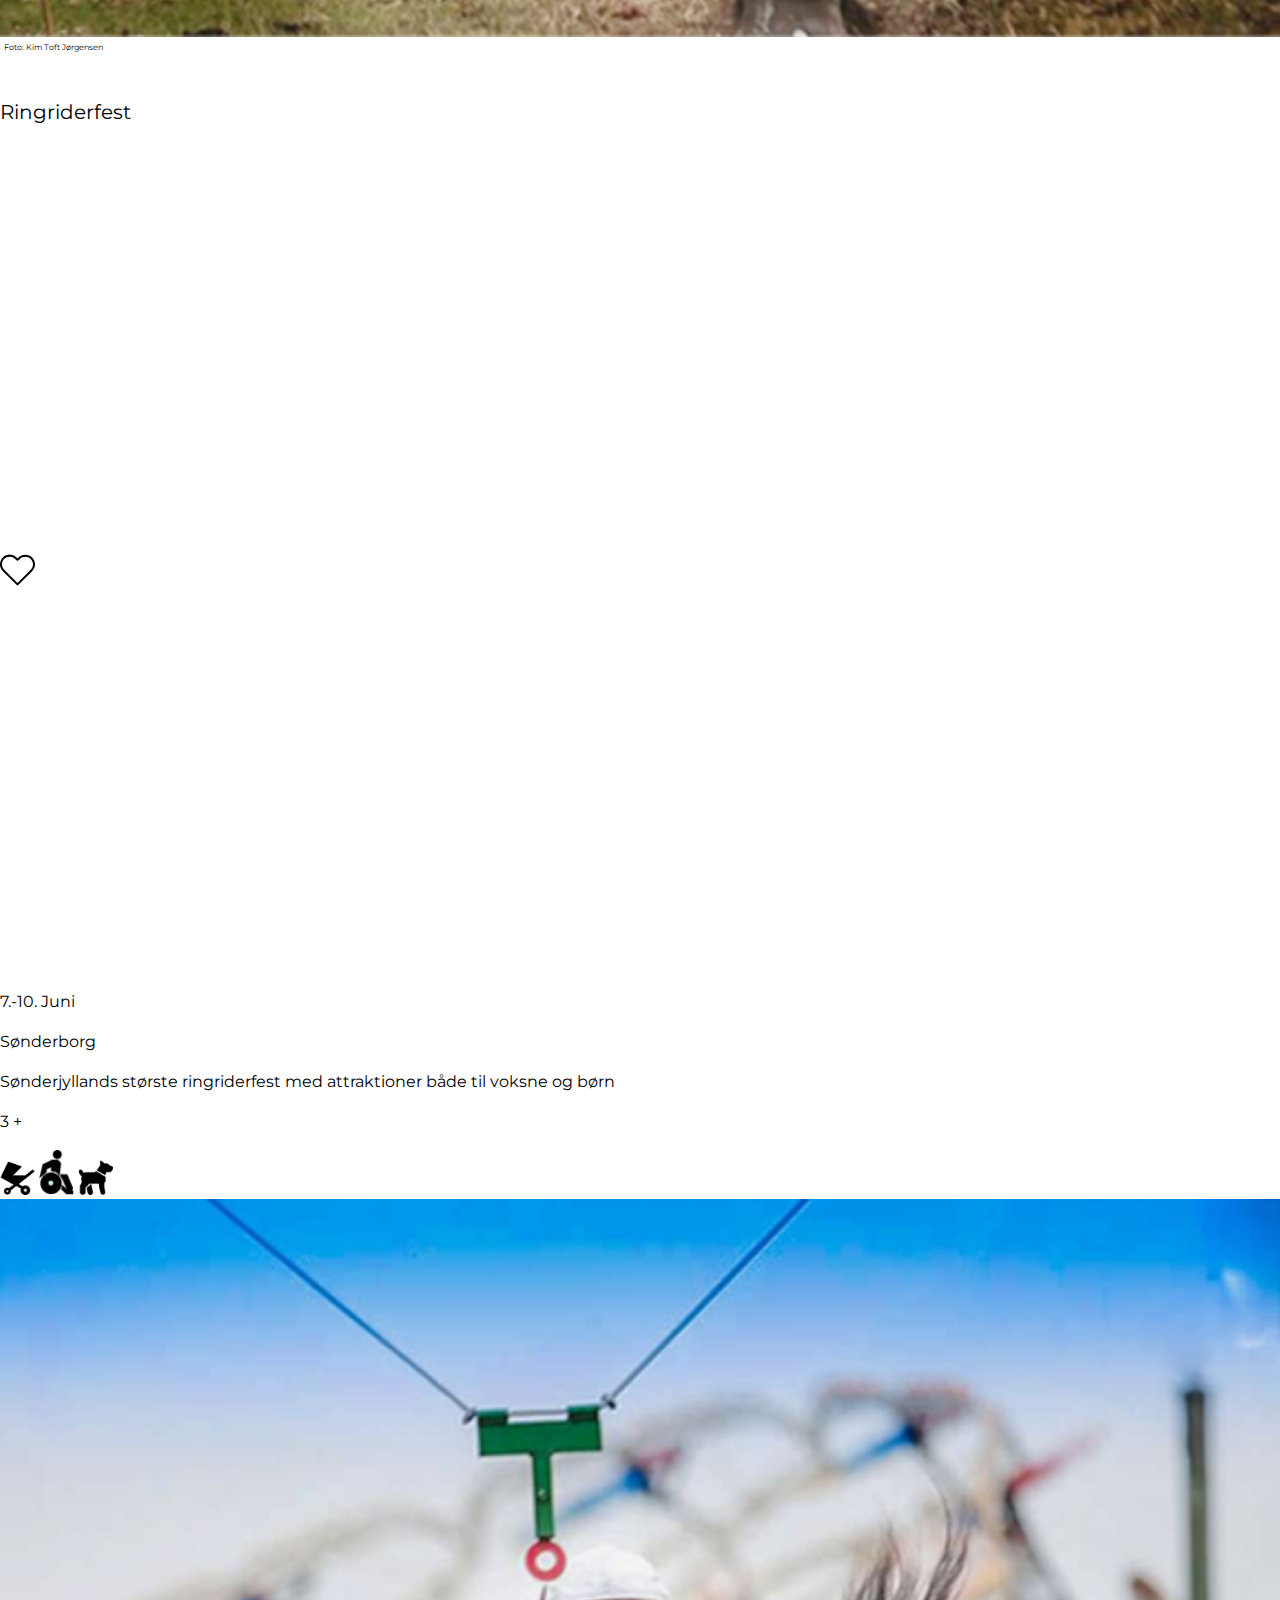
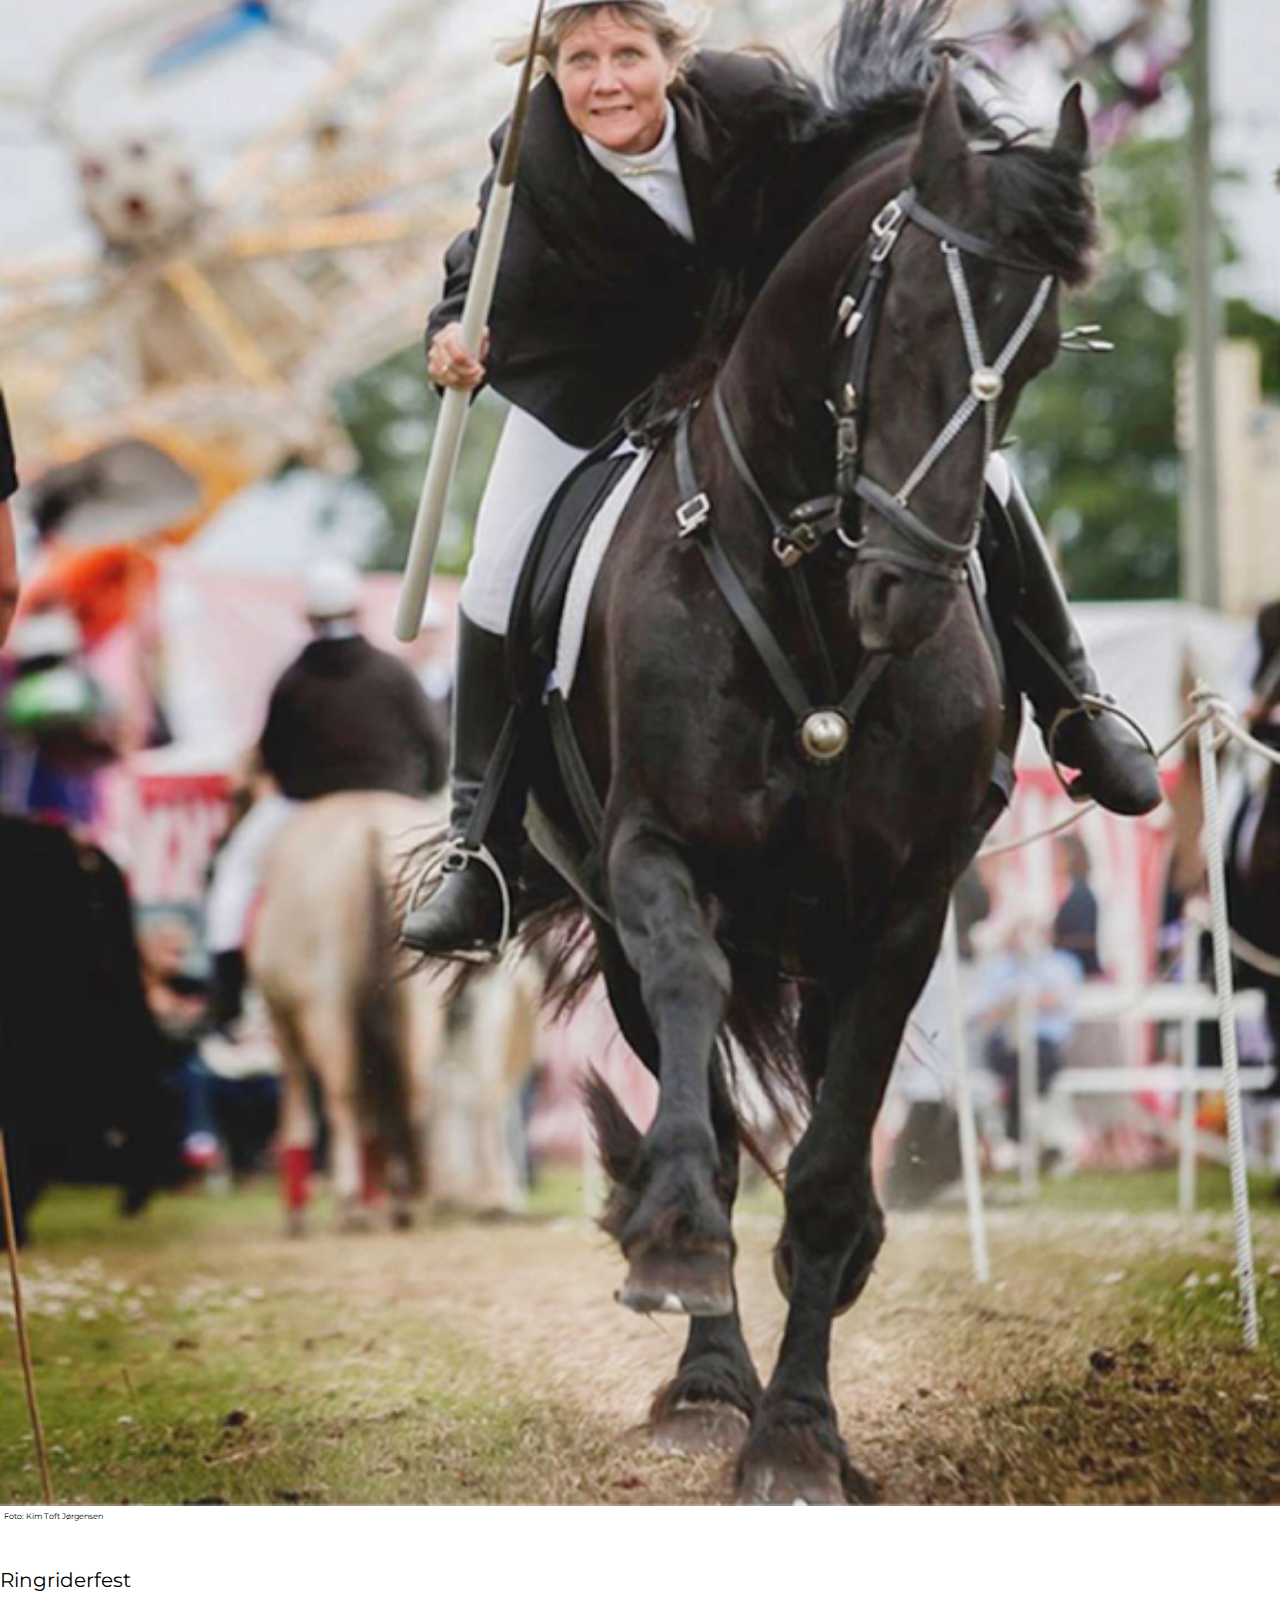
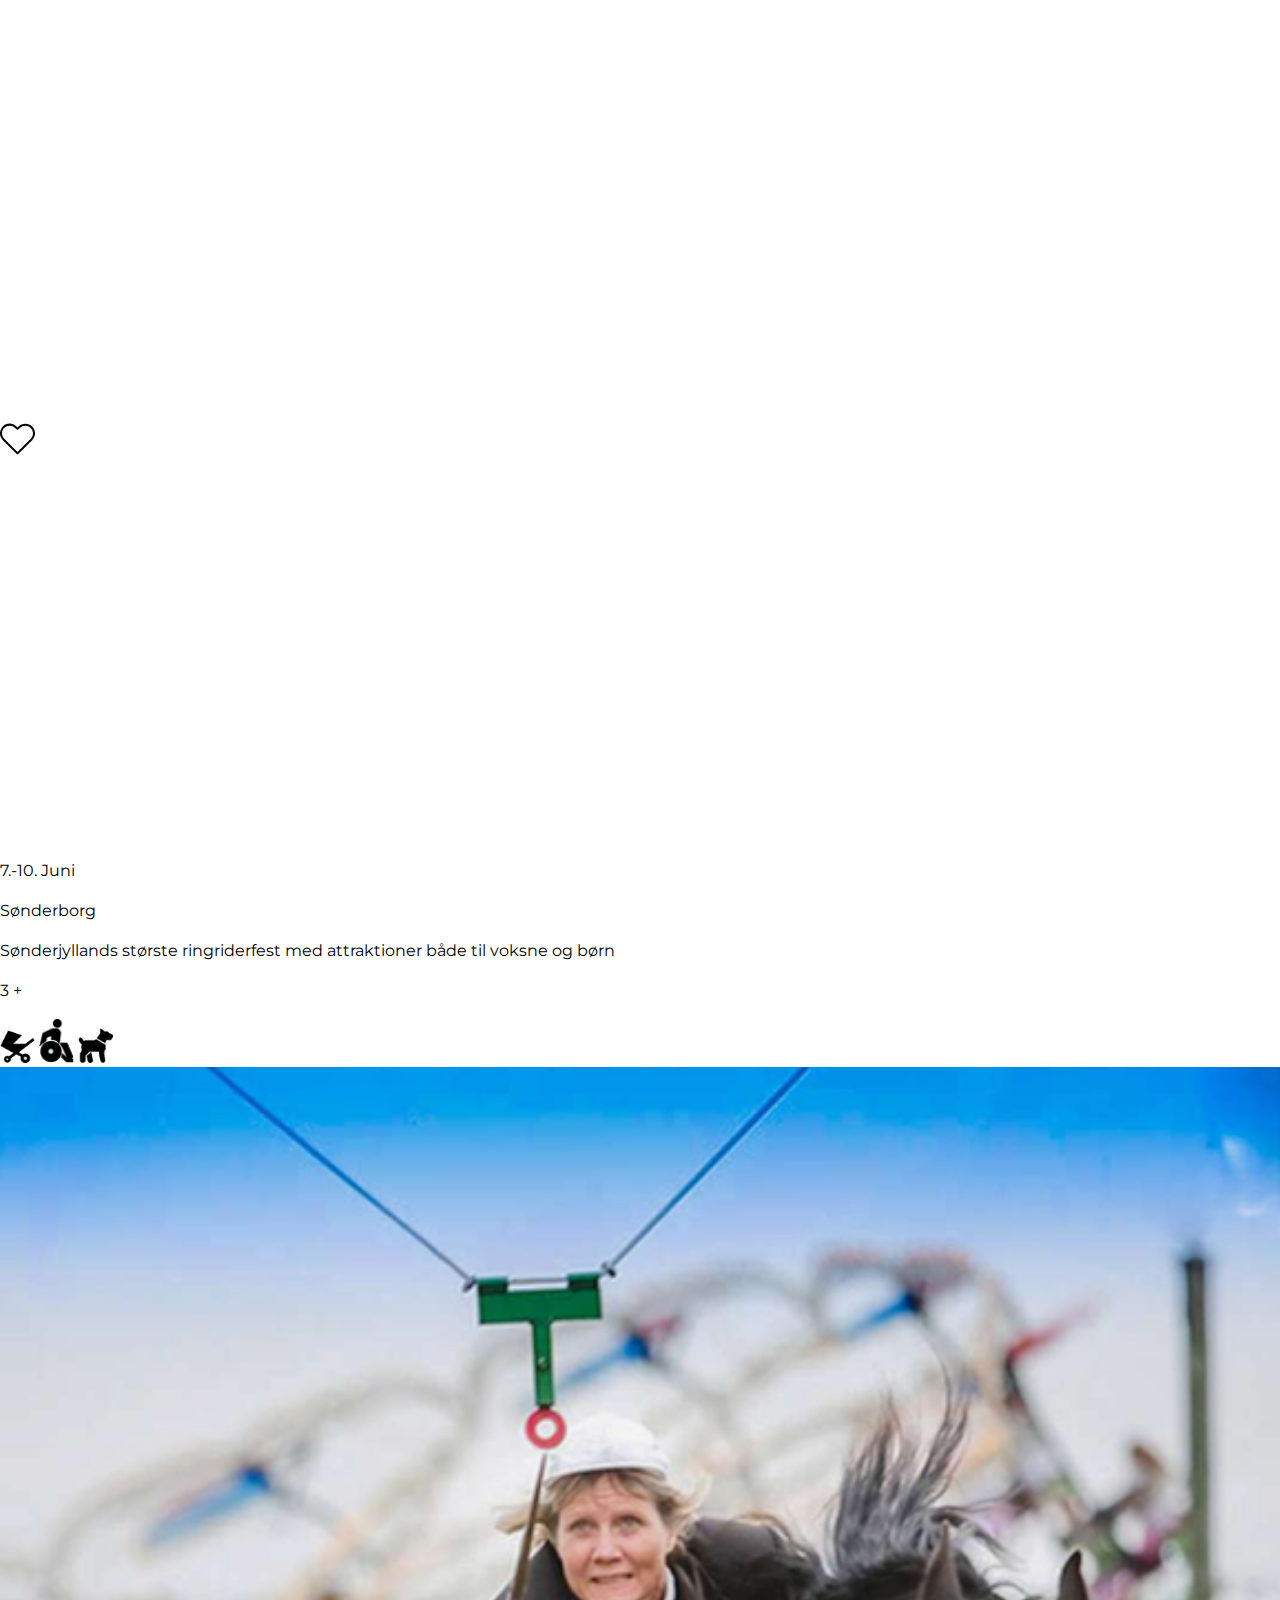
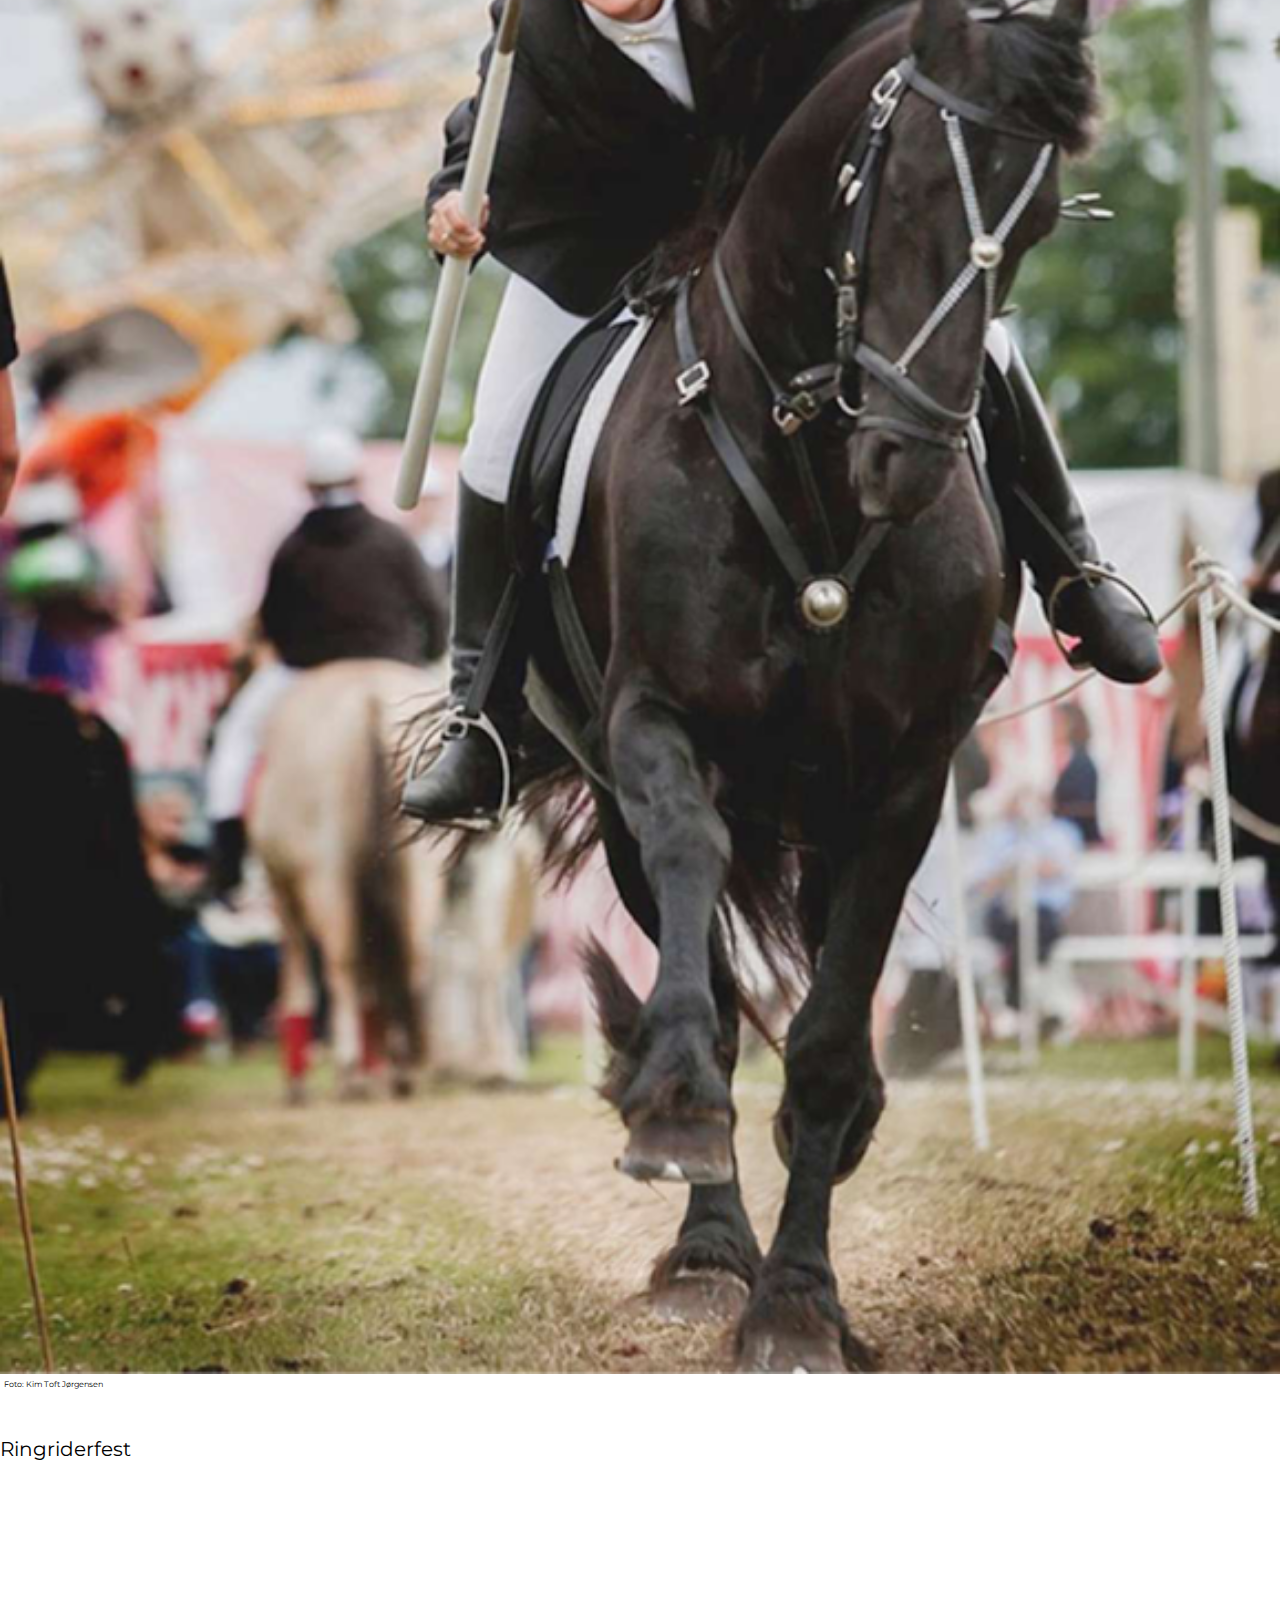
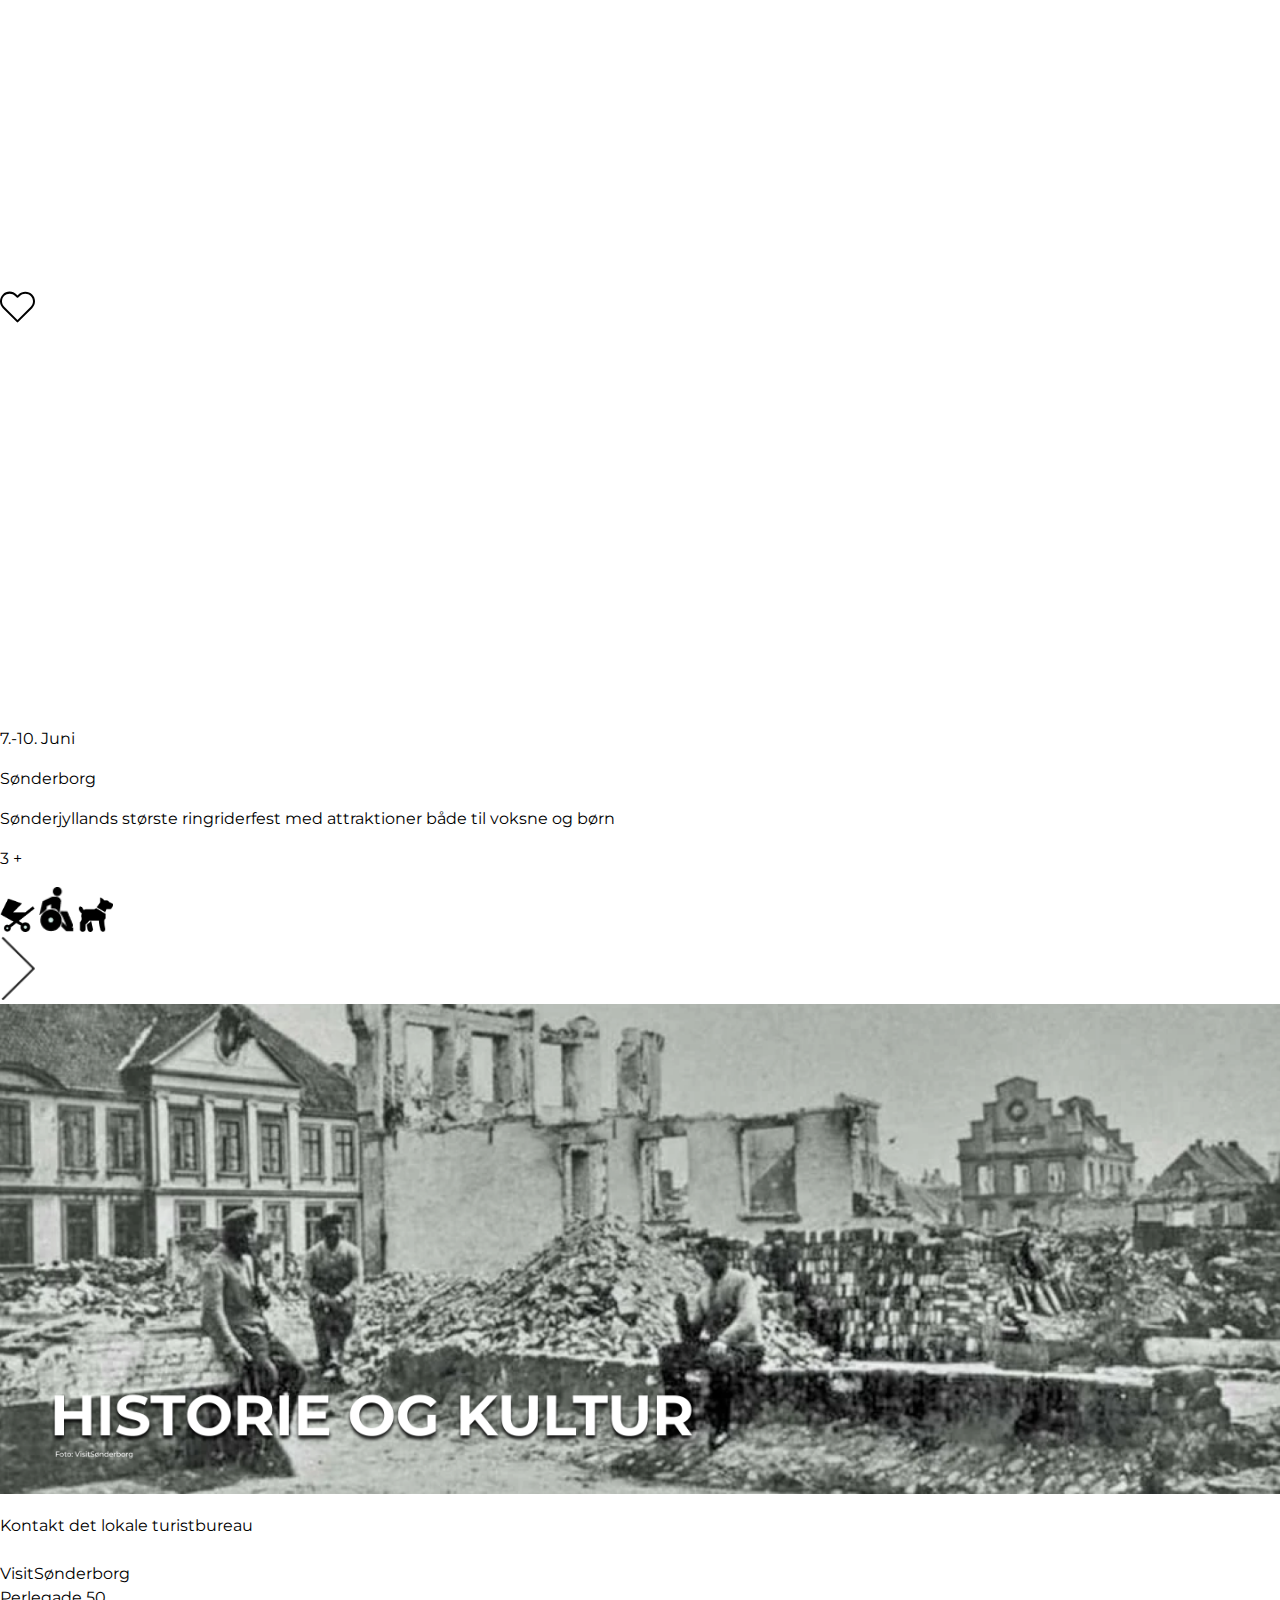
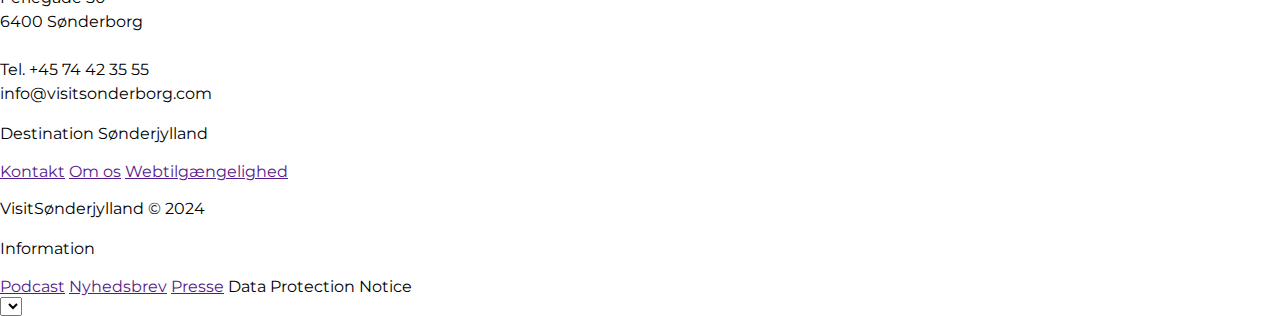
==== commit fd9b7930: "home main css" ====
--- a/index.html
+++ b/index.html
@@ -302,20 +302,20 @@
                     alt="mother and daughter on a railbike">
                     <p class="imageCredit">Foto: Destination Sønderjylland</p>
                 </section>
-                <section class="oppositeCard__info">
+                <section class="oppositeCard__info first">
                     <p class="imageCredit mobile">Foto: Destination Sønderjylland</p>
                     <h3 class="oppositeCard__title">Opdag aktiviteter</h3>
                     <h4 class="headline__script">til hele familien</h4>
                     <p class="oppositeCard__description">Vil i gerne have en aktiv
-                        ferie? Der findes mange aktiviteter af forskellige retninger, såsom splrt, legepladser,
+                        ferie? Der findes mange aktiviteter af forskellige retninger, såsom sport, legepladser,
                         forlystelsesparker og cykelture.</p>
                     <a class="button button__primary" href="aktivsammen.html">Læs mere</a>
                 </section>
             </section>
             <!-- right / second one -->
-            <section class="oppositeCard oppositeCard--right">
-                <section class="oppositeCard__info">
-                    <p class="imageCredit imageCredit--oppositeMobile">Foto: Kim Toft Jørgensen</p>
+            <section class="oppositeCard oppositeCard--second">
+                <section class="oppositeCard__info second">
+                    <p class="imageCredit mobile">Foto: Kim Toft Jørgensen</p>
                     <h3 class="oppositeCard__title">Opdag den skønneste natur</h3>
                     <h4 class="headline__script">skov, strande, stier</h4>
                     <p class="oppositeCard__description">Uanset om du er til den
@@ -338,15 +338,16 @@
        
         <!-- imageSlider -->
         <section class="imageSlider">
+            <div class="imageSlider__background"></div>
             <section class="imageSlider__info">
-                <h3 class="imageSlider__headline">Mangfoldig<br>Overnatning</h3>
+                <h3 class="imageSlider__headline">Mangfoldig overnatning</h3>
                 <p class="imageSlider__description">I Sønderborg kommune har vi alt fra luksus hotel med aircondition
                     eller himmelseng til shelters og skovområder, hvor du må slå telt op - så du finder helt sikkert den
                     type, der passer netop til dig.</p>
                 <a class="button button__primary" href="">Læs mere</a>
             </section>
             <section class="imageSlider__indicator">
-                <span class="imageSlider__dot --active"></span>
+                <span class="imageSlider__dot active"></span>
                 <span class="imageSlider__dot"></span>
                 <span class="imageSlider__dot"></span>
                 <span class="imageSlider__dot"></span>
--- a/css/style.css
+++ b/css/style.css
@@ -1,9 +1,7 @@
 @import url("constants.css");
 
 /*next 4 just temporary, they were too big, but aren't styled yet*/
-.banner {
-    width: 100%;
-}
+
 img {
     width: 100%;
 }
@@ -18,6 +16,7 @@
     font-size: 8px;
     line-height: 12px;
     margin-inline-start: var(--spacing__4);
+    margin-block-start: 0;
 }
 
 /* ___________________________________________
@@ -100,10 +99,10 @@
 
 @keyframes socialMediaFlyIn {
     from {
-        transform: translateY(100%);
+        left: -100%;
     }
     to {
-        transform: translateY(0);
+        left: 3vw;
     }
 }
 
@@ -393,6 +392,8 @@
 
 .oppositeCards {
     margin-block: var(--spacing__24);
+    container-name: oppositeCards;
+    container-type: inline-size;
     
 }
 .oppositeCard {
@@ -405,6 +406,13 @@
         width: 100%;
         aspect-ratio: 1/1;
         object-fit: cover;   
+    }
+
+    .imageCredit {
+        display: none;
+    }
+    .imageCredit.mobile {
+        display: block;
     }
     
     .oppositeCard__info {
@@ -413,7 +421,7 @@
         top: 80%;
         background-color: white;
         padding-inline: var(--spacing__24);
-        padding-block-start: var(--spacing__8);
+        padding-block-start: var(--spacing__20);
         padding-block-end: var(--spacing__4); /* because <p> has a margin of 1em (16px), 24 - 16 = 8*/
         box-sizing: border-box;
         border-radius: var(--borderRadius__M);
@@ -429,8 +437,73 @@
     }
 }
 
+@container oppositeCards (min-width: 745px) {
+    .oppositeCard {
+        padding-inline: 10vw;
+        flex-direction: row;
+        justify-content: flex-start;
+        align-items: center;
+        margin-block-end: 0;
+
+        &.oppositeCard--first {
+            margin-block-start: var(--spacing__48);
+        }
+        
+        .oppositeCard__image {
+            width: 300px;
+            height: 500px;
+            aspect-ratio: 0.63;
+            border-radius: var(--borderRadius__M);
+            object-position: 25%;
+        }
+
+        .imageCredit {
+            display: block;
+        }
+        .imageCredit.mobile {
+            display: none;
+        }
+
+        .oppositeCard__info {
+            flex: auto;
+            position: initial;
+            height: fit-content;
+            box-shadow: none;
+            border-radius: 0;
+            padding-inline: 0;
+            padding-block-end: var(--spacing__24);
+            box-sizing: content-box;
+            
+            &.first {
+                margin-inline-start: var(--spacing__48);
+                border-bottom: solid 1px var(--grey);
+            }
+
+            &.second {
+                border-top: solid 1px var(--grey);
+                padding-block-start: var(--spacing__32);
+                margin-inline-end: var(--spacing__48);
+                display: flex;
+                flex-direction: column;
+                align-items: flex-end;
+                text-align: right;
+
+            
+            }
+        }
+
+        .button {
+            display: block;
+            margin-block-start: var(--spacing__24);
+        }
+    }
+}
+
 .features {
     display: none;
+    width: 90vw;
+    margin-inline-start: 5vw;
+    margin-block: var(--spacing__64);
 }
 
 .features--mobile {
@@ -441,4 +514,157 @@
 }
 
 
-
+/*_______________________________________
+                BUTTONS
+  _______________________________________*/
+
+.button {
+    text-decoration: none;
+    padding-inline: var(--spacing__24);
+    padding-block: var(--spacing__12);
+    border-radius: var(--spacing__8);
+    width: fit-content;
+    margin-block-end: var(--spacing__24);
+    box-shadow: 2px 2px 4px 0px rgba(0, 0, 0, 0.25);
+}
+
+.button__primary {
+    background-color: var(--accent__blue);
+    color: var(--text__secondary);
+
+    &:hover {
+        background-color: var(--lightBlue);
+        color: var(--text__accent--blue);
+    }
+
+    &:active {
+        background-color: var(--lightBlue);
+        color: var(--text__accent--blue);
+        box-shadow: none;
+    }
+
+    &:disabled {
+        background-color: var(--grey);
+        box-shadow: none;
+    }
+}
+
+.button__secondary {
+    background-color: white;
+    color: var(--text__accent--blue);
+    border: solid 1px var(--accent__blue);
+
+    &:hover {
+        border: solid 1px var(--lightBlue);
+    }
+
+    &:active {
+        border: solid 1px var(--lightBlue);
+        box-shadow: none;
+    }
+
+    &:disabled {
+        background-color: var(--grey);
+        box-shadow: none;
+    }
+}
+
+/*_______________________________________
+            IMAGE SLIDER
+  _______________________________________*/
+
+.imageSlider {
+    display: flex;
+    flex-direction: column;
+    position: relative;
+    container-name: imageSlider;
+    container-type: inline-size;
+
+    .imageSlider__background {
+        width: 100vw;
+        height: 60%;
+        background-color: var(--lilacGrey);
+        position: absolute;
+        bottom: 0;
+        z-index: -1;
+    }
+
+    .imageSlider__info {
+        display: flex;
+        flex-direction: column;
+        align-items: center;
+    }
+    .imageSlider__headline {
+        text-align: center;
+    }
+    .imageSlider__description {
+        display: none;
+    }
+}
+
+.imageSlider__indicator {
+    width: 100%;
+    display: flex;
+    justify-content: center;
+    gap: var(--spacing__8);
+    position: absolute;
+    bottom: var(--spacing__16);
+
+    .imageSlider__dot {
+        width: 12px;
+        height: 12px;
+        border-radius: var(--borderRadius__M);
+        background-color: #d6d6d6;
+
+        &.active {
+            background-color: var(--accent__blue);
+        }
+    }
+}
+
+.imageCards {
+    display: flex;
+    gap: var(--spacing__40);
+    overflow: visible;
+    width: fit-content;
+    padding-inline-start: var(--spacing__32);
+}
+
+.imageCard {
+    width: 70vw;
+    max-width: 320px;
+    
+    .imageCard__image {
+        width: 100%;
+        aspect-ratio: 1/1.3;
+        object-fit: cover;
+        border: solid 12px white;
+    }
+
+    .imageCard__title {
+        margin-block-start: var(--spacing__12);
+        margin-block-end: var(--spacing__64);
+        margin-inline: var(--spacing__4);
+        
+    }
+    .imageCard__description {
+        display: none;
+    }
+}
+
+@container imageSlider (min-width: 745px) {
+    .imageSlider__background {
+        width: 100%;
+        height: 100%;
+    }
+}
+
+@media screen and (min-width: 745px) {
+    .features {
+        display: block;
+    }
+
+    .features--mobile {
+        display: none;
+    }
+}
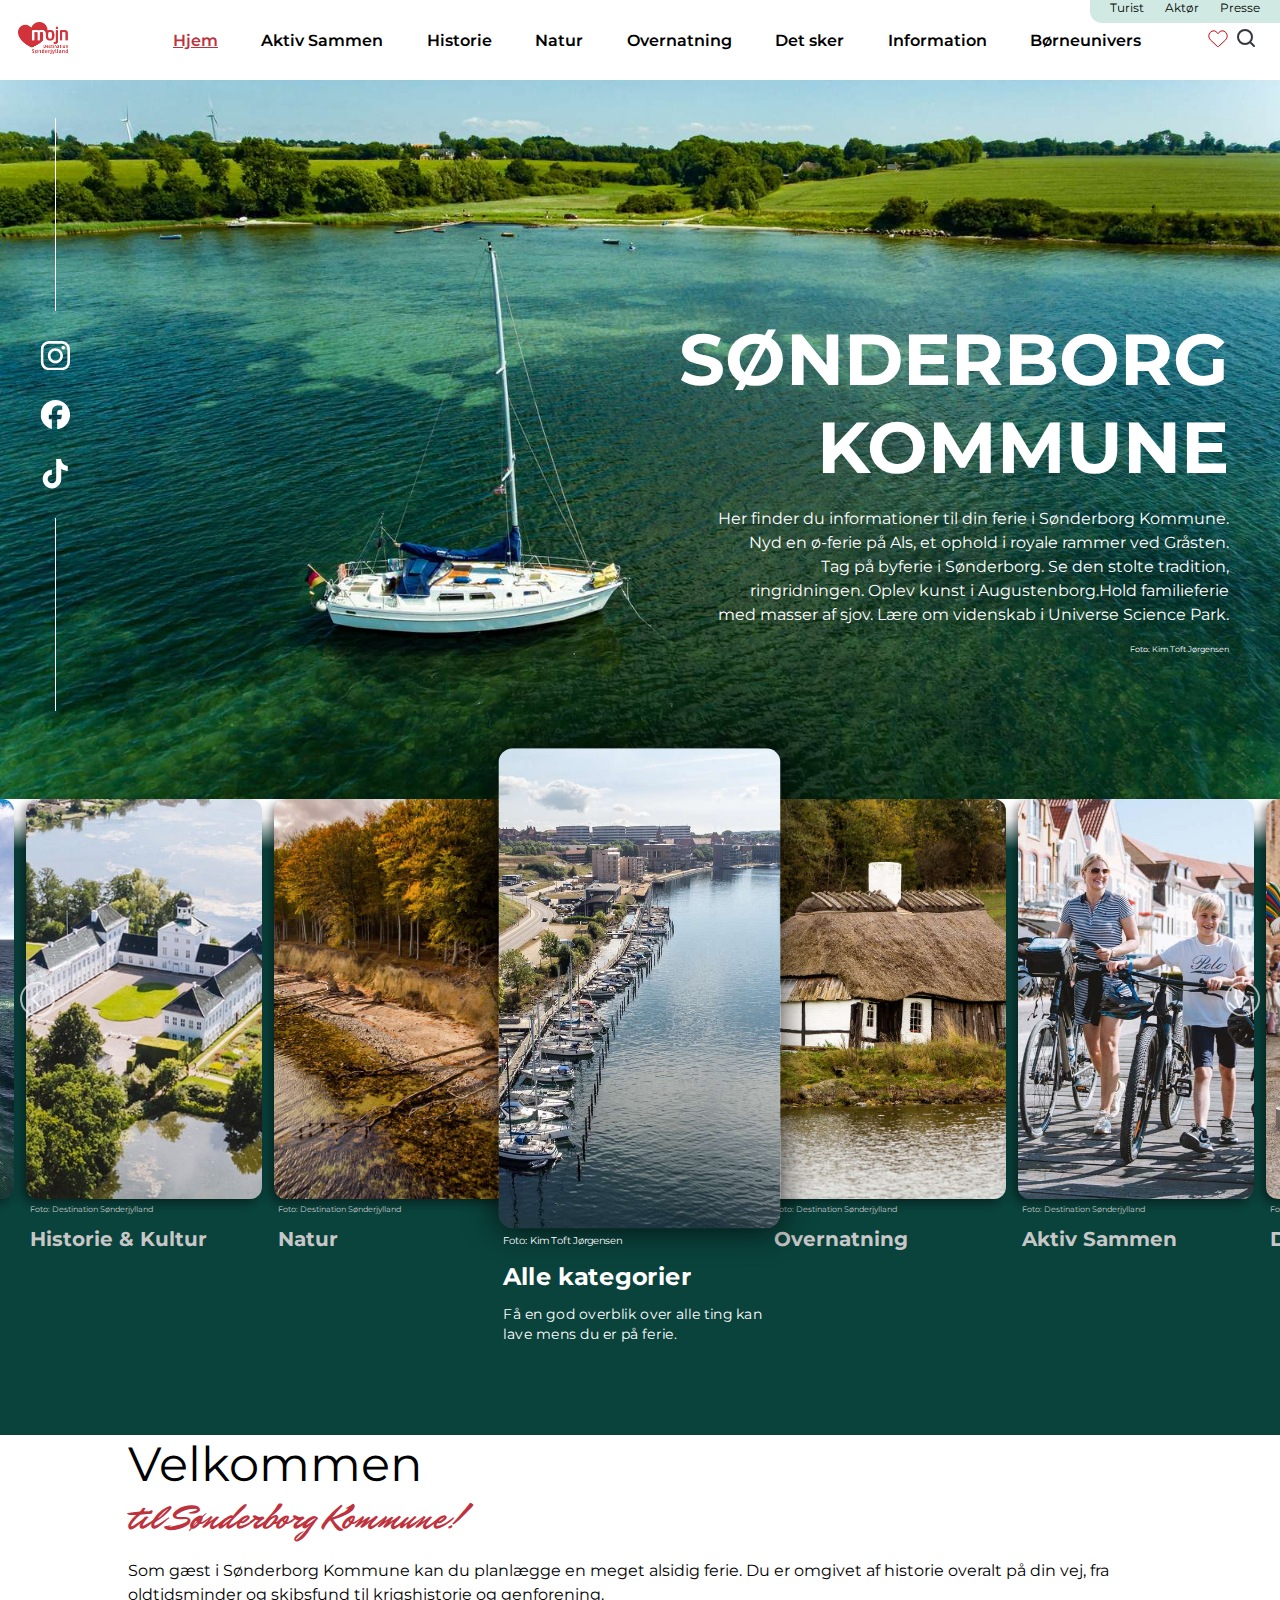
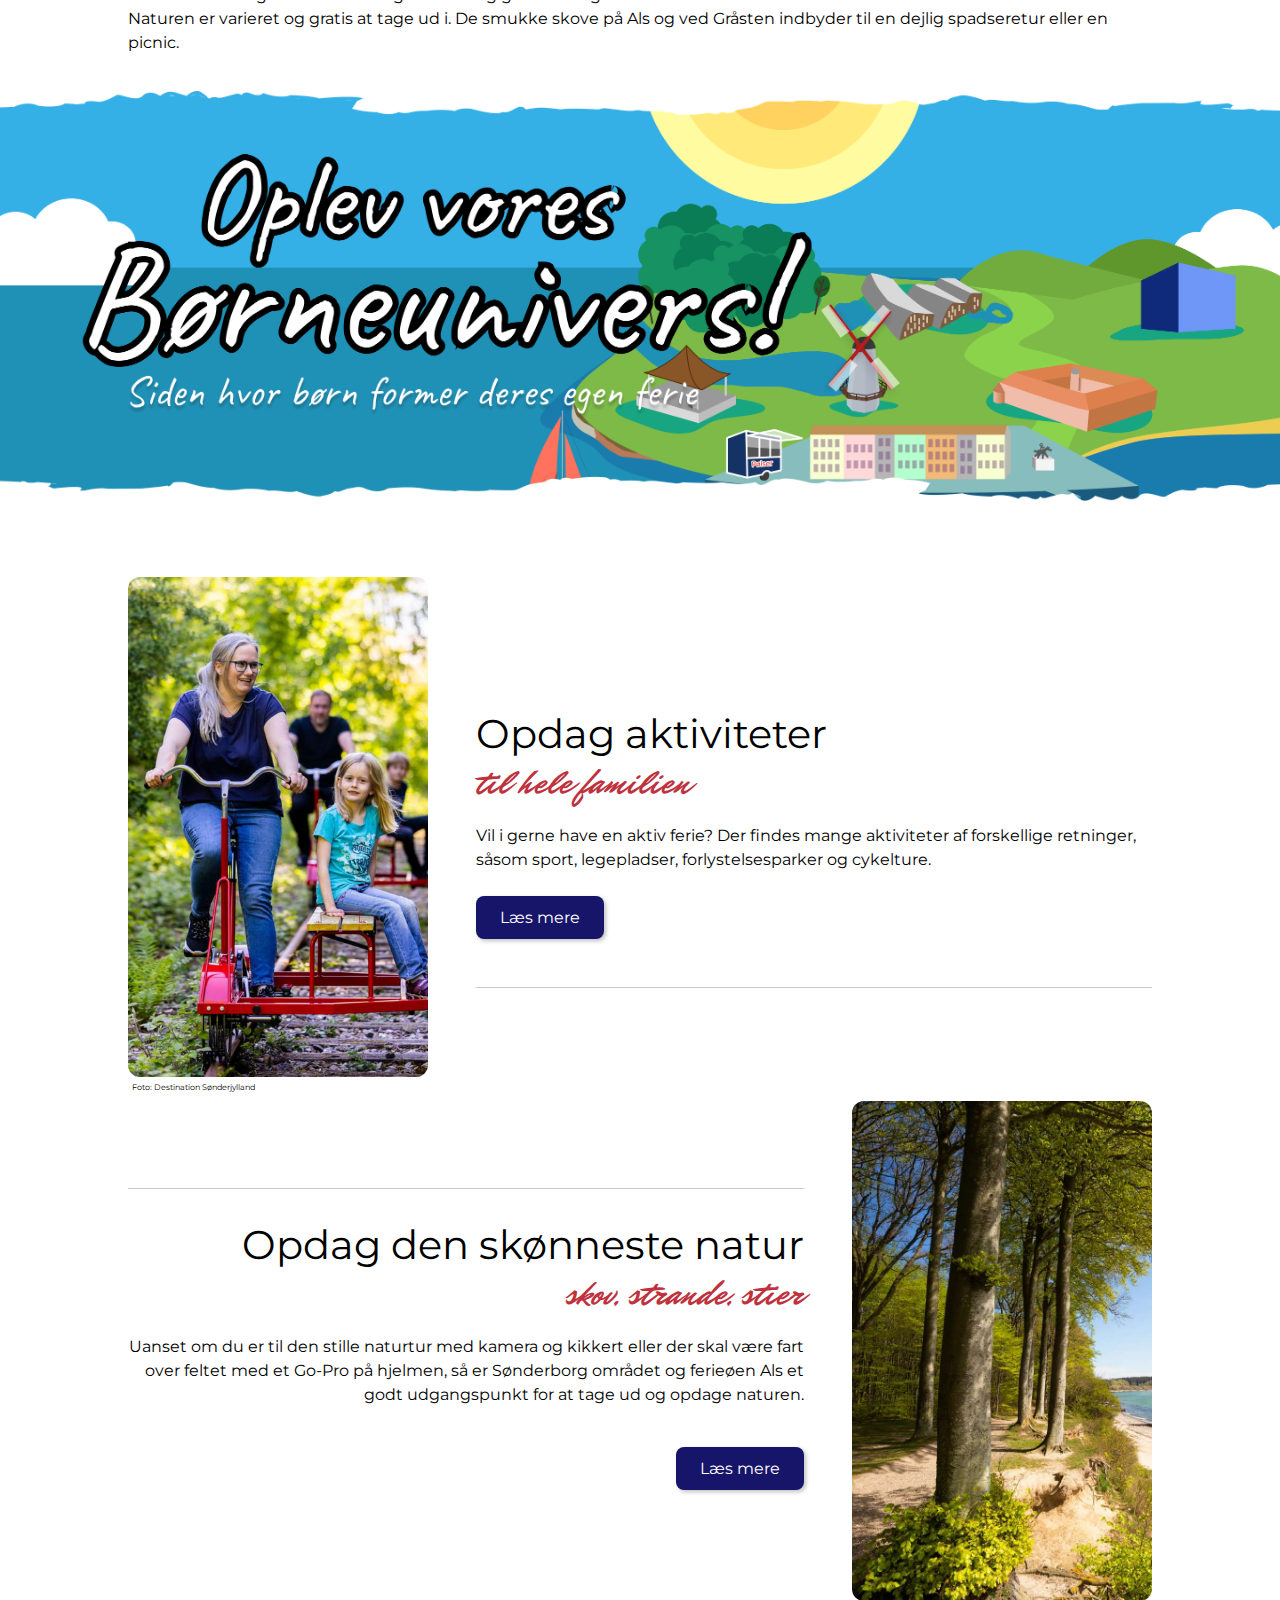
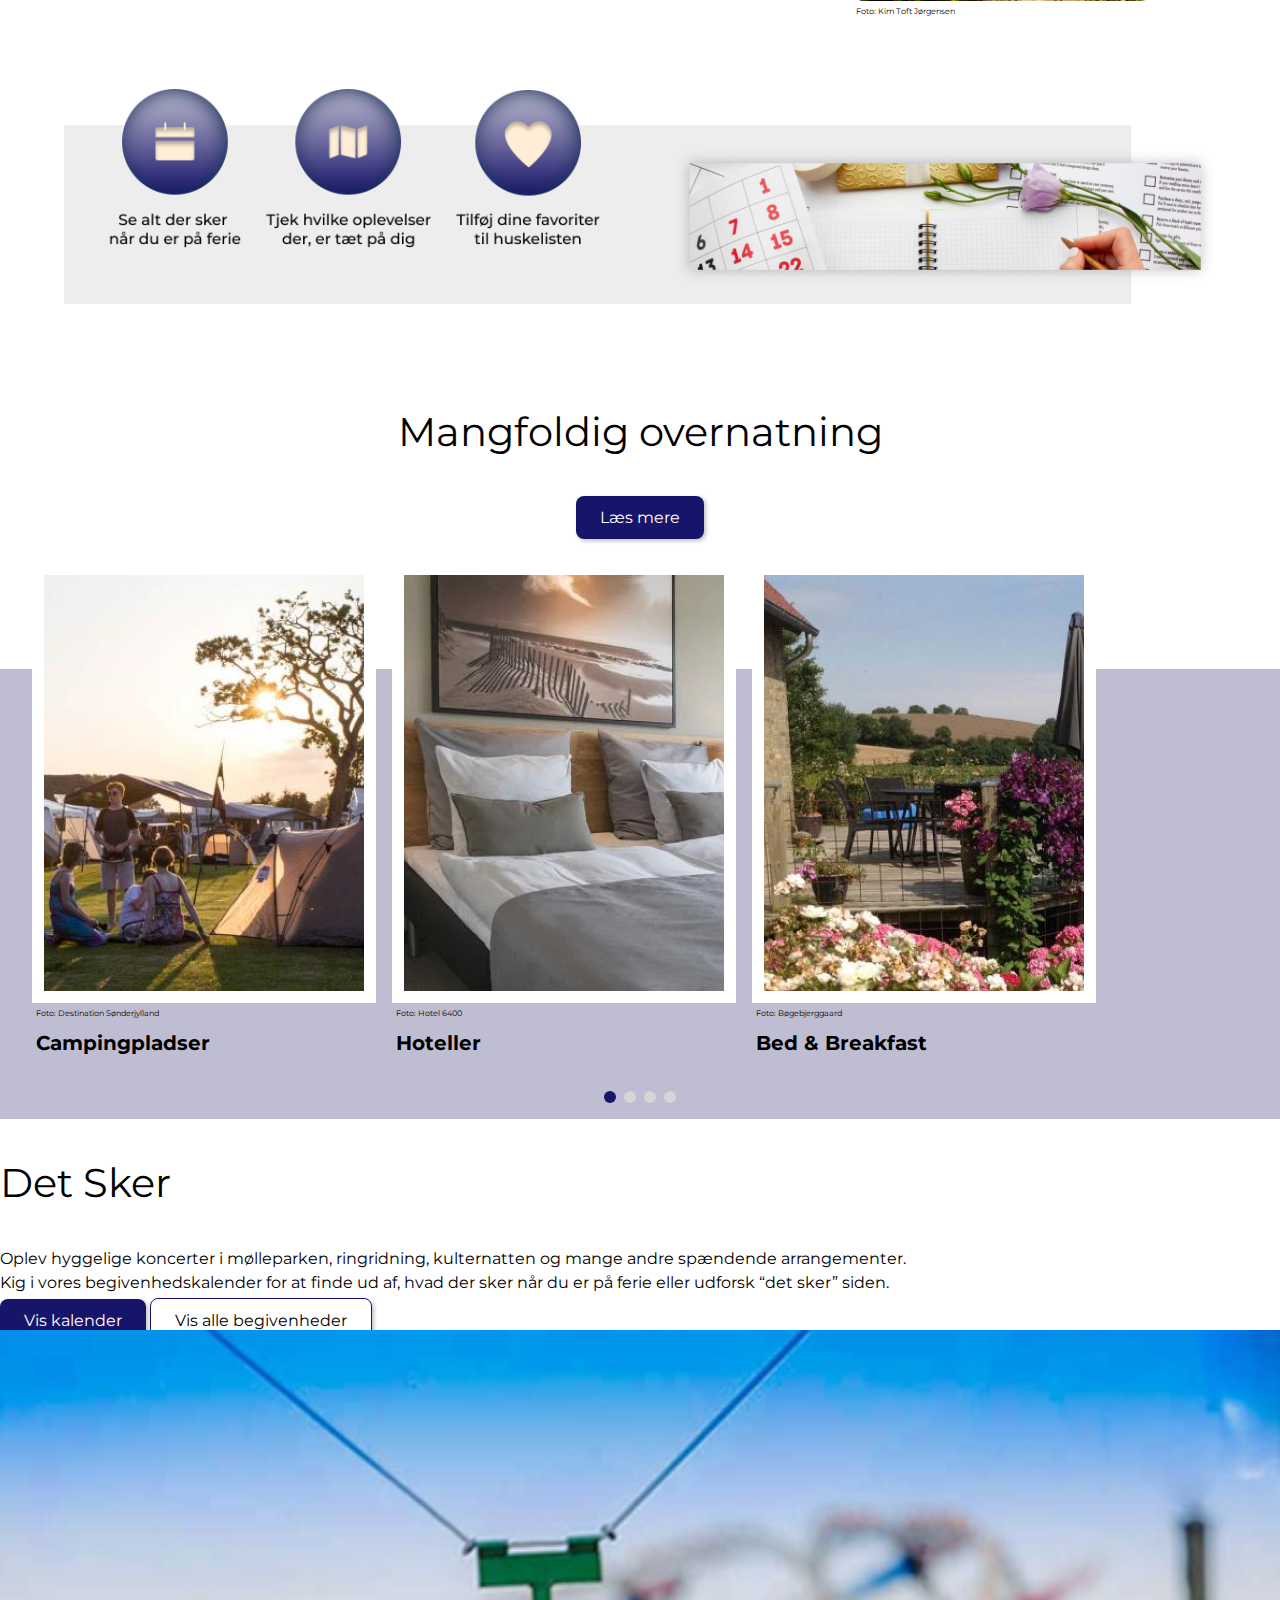
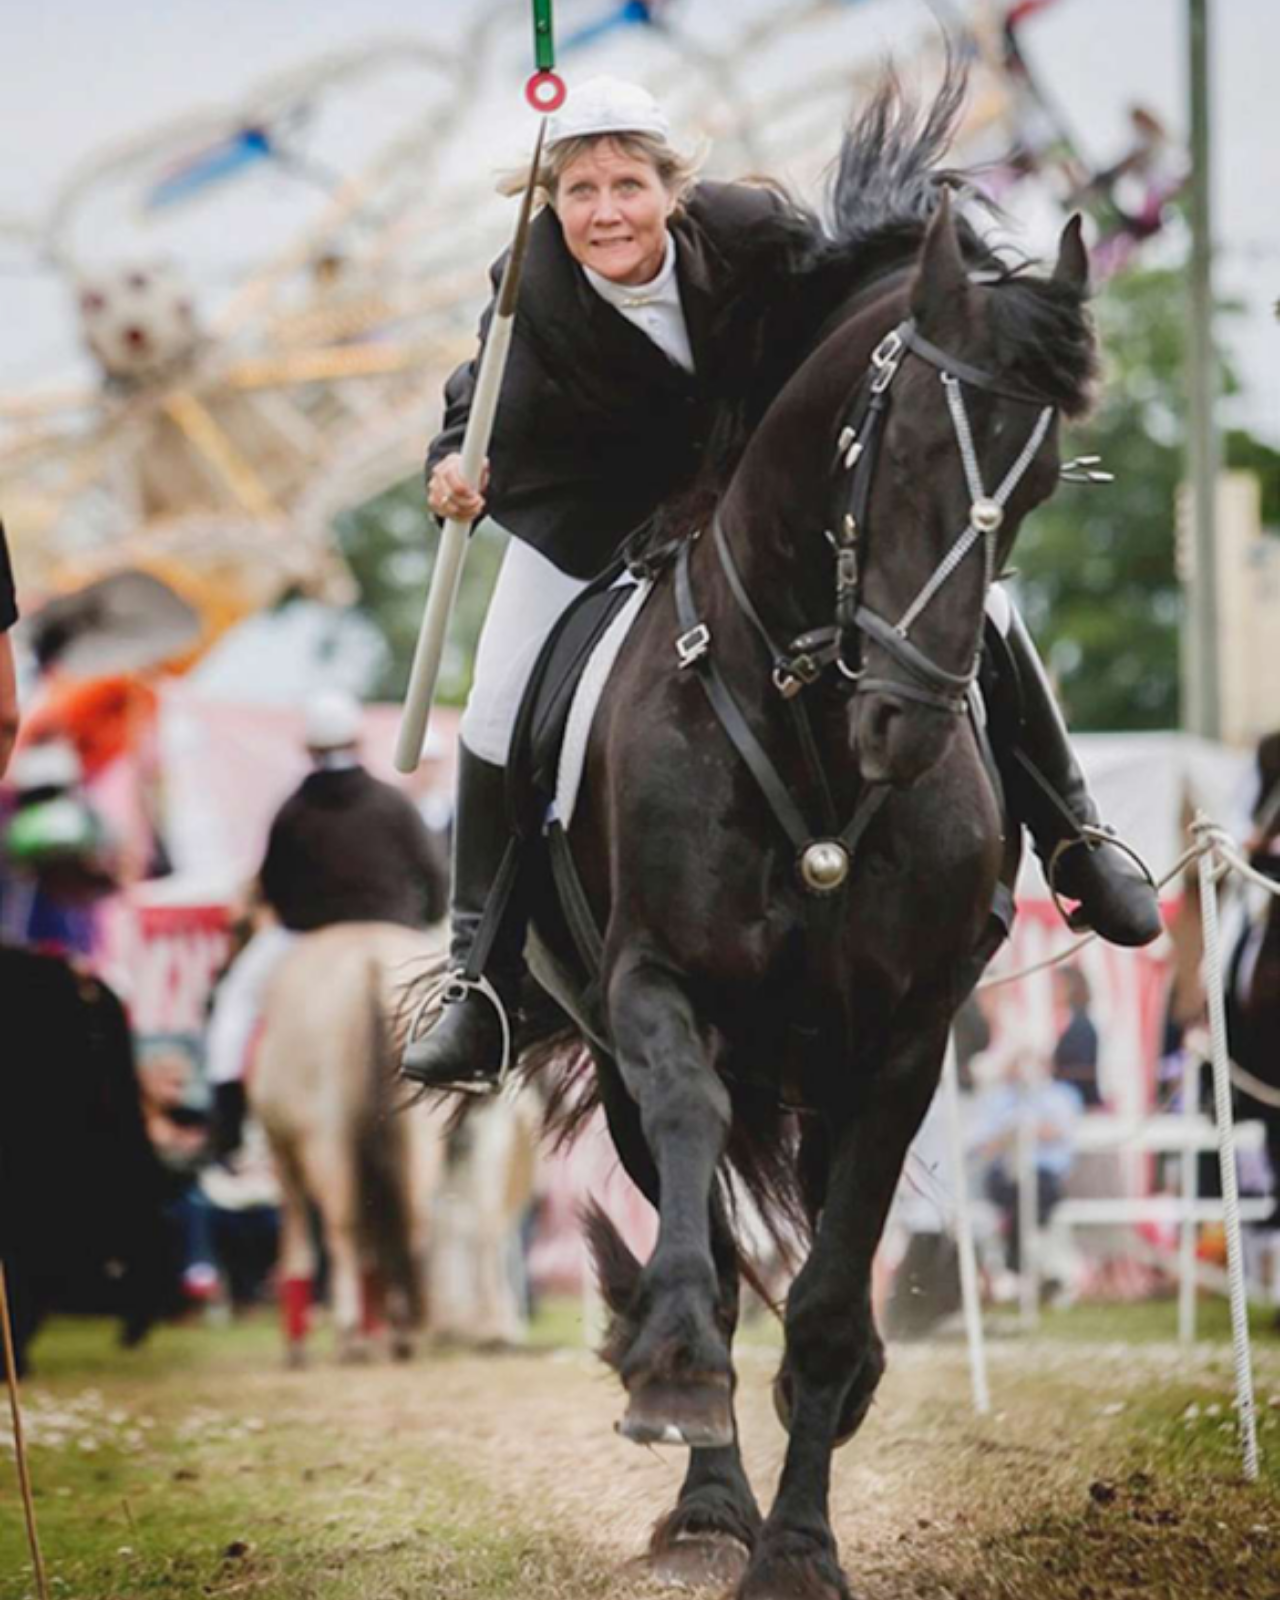
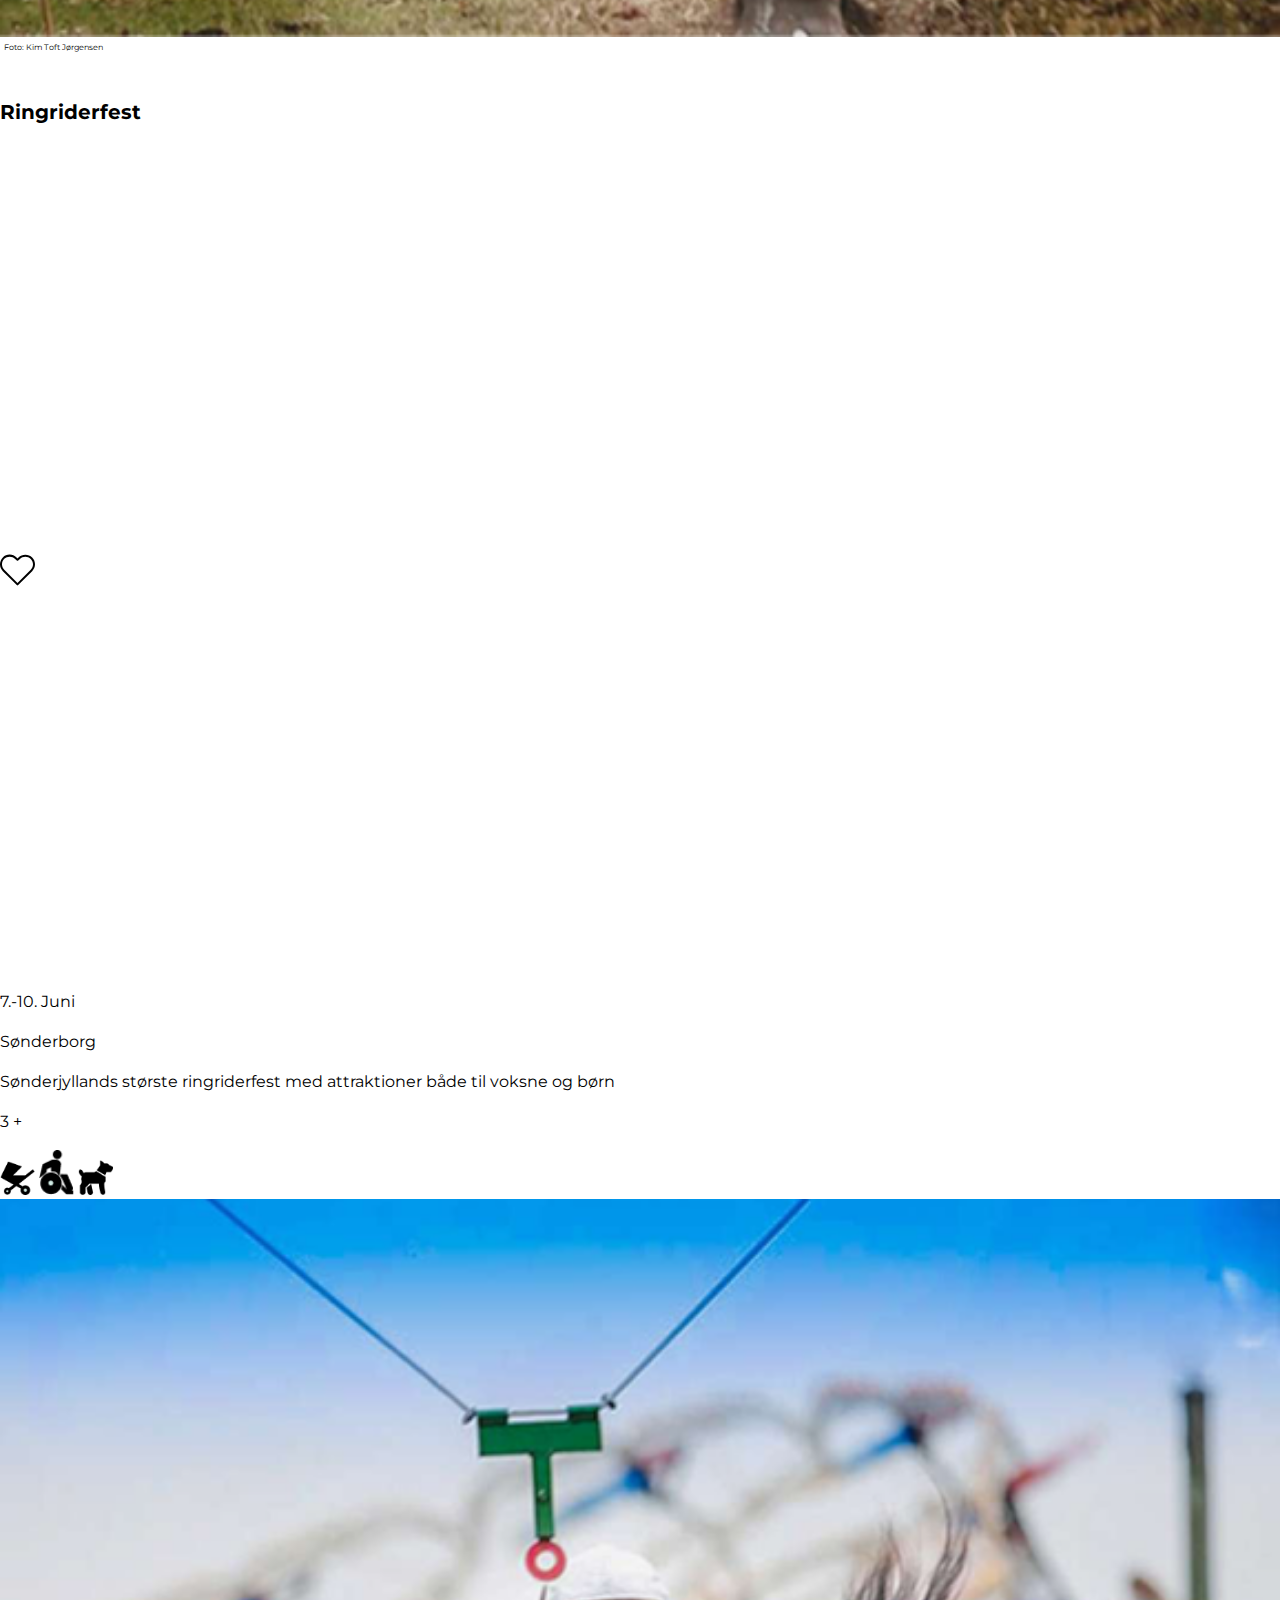
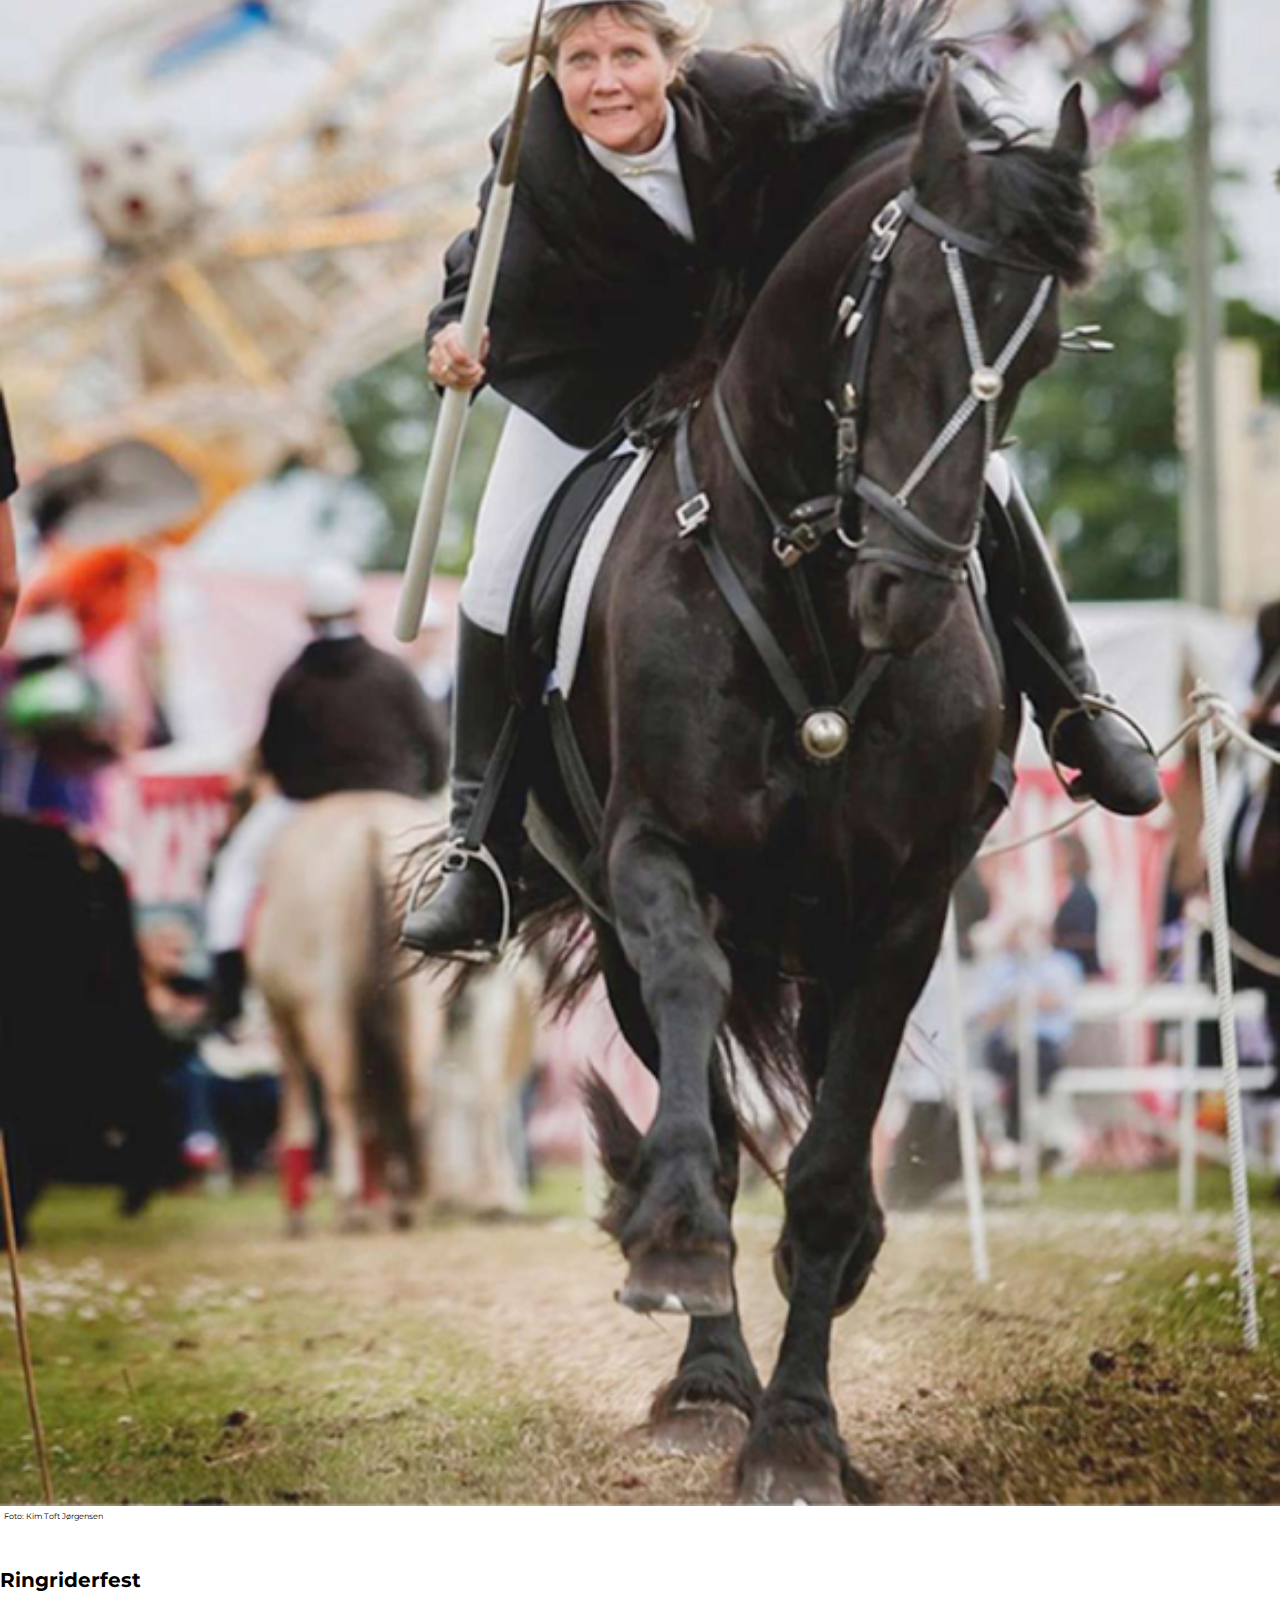
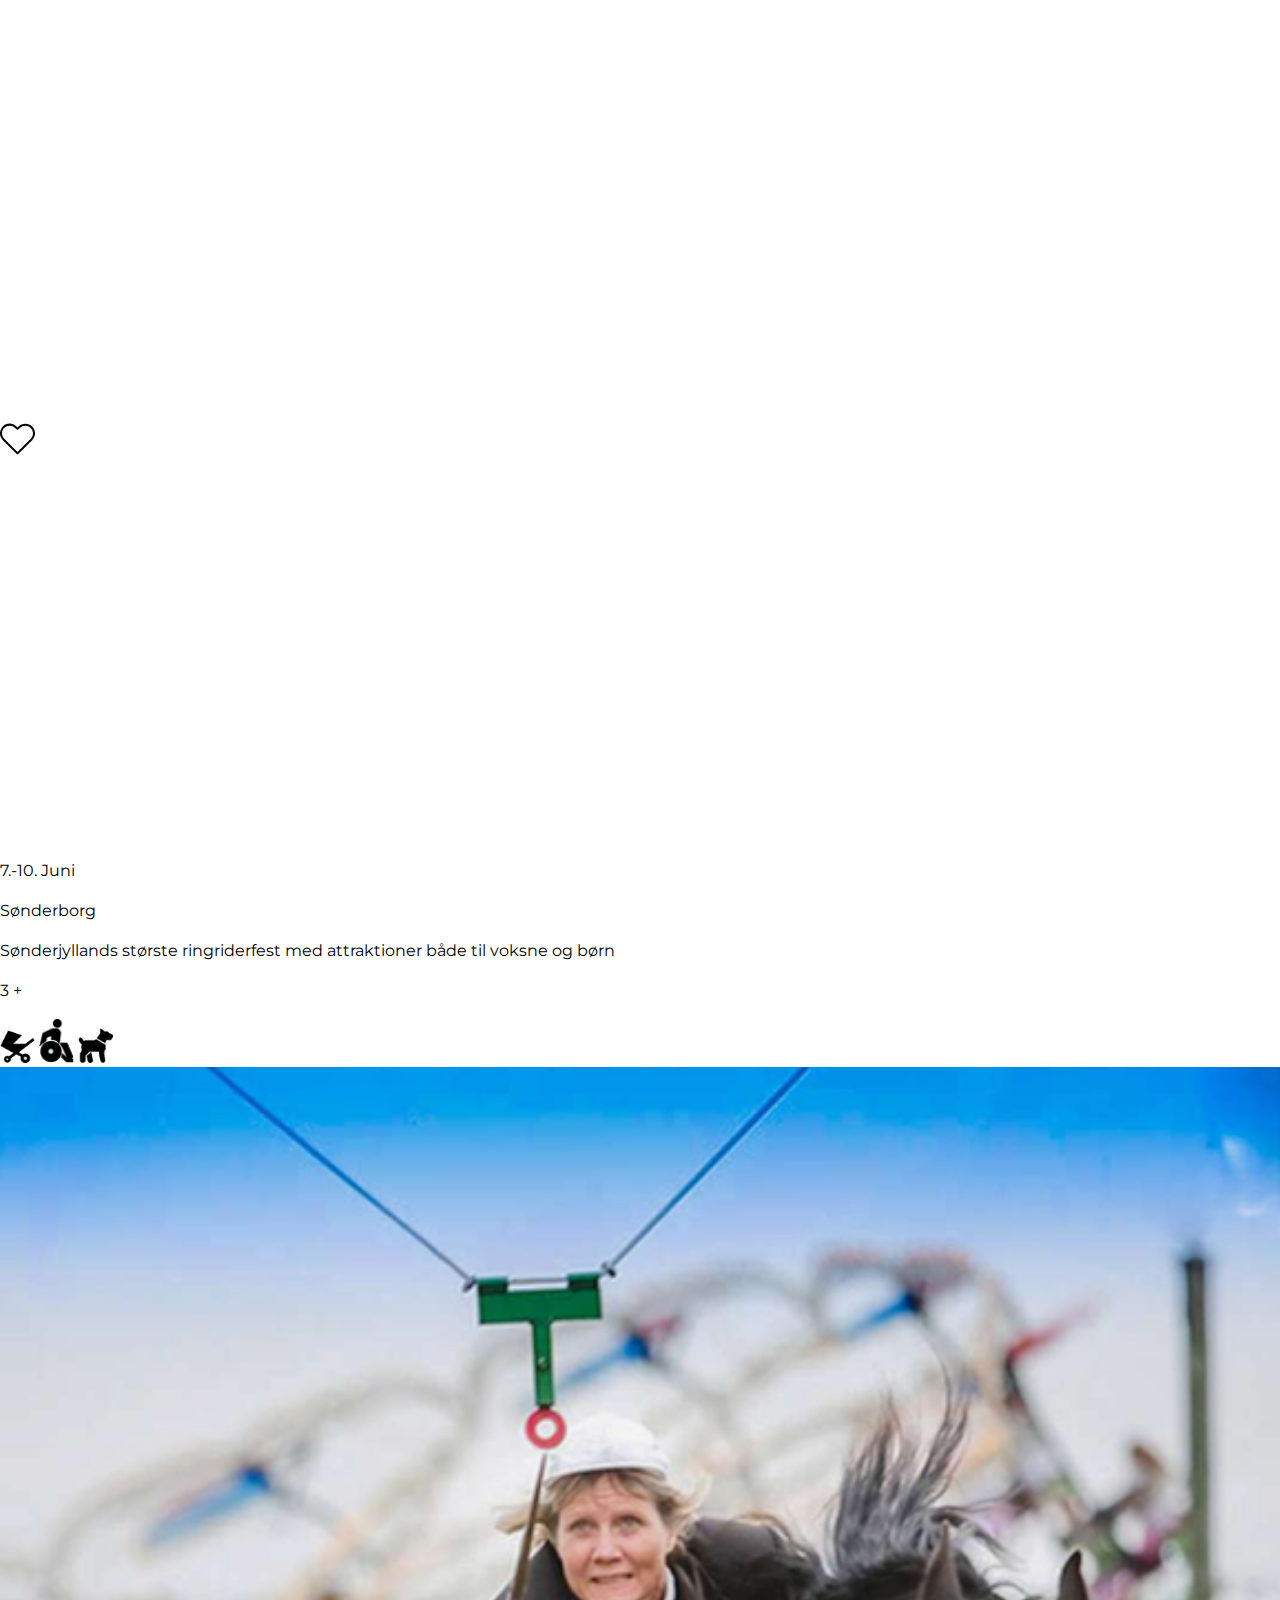
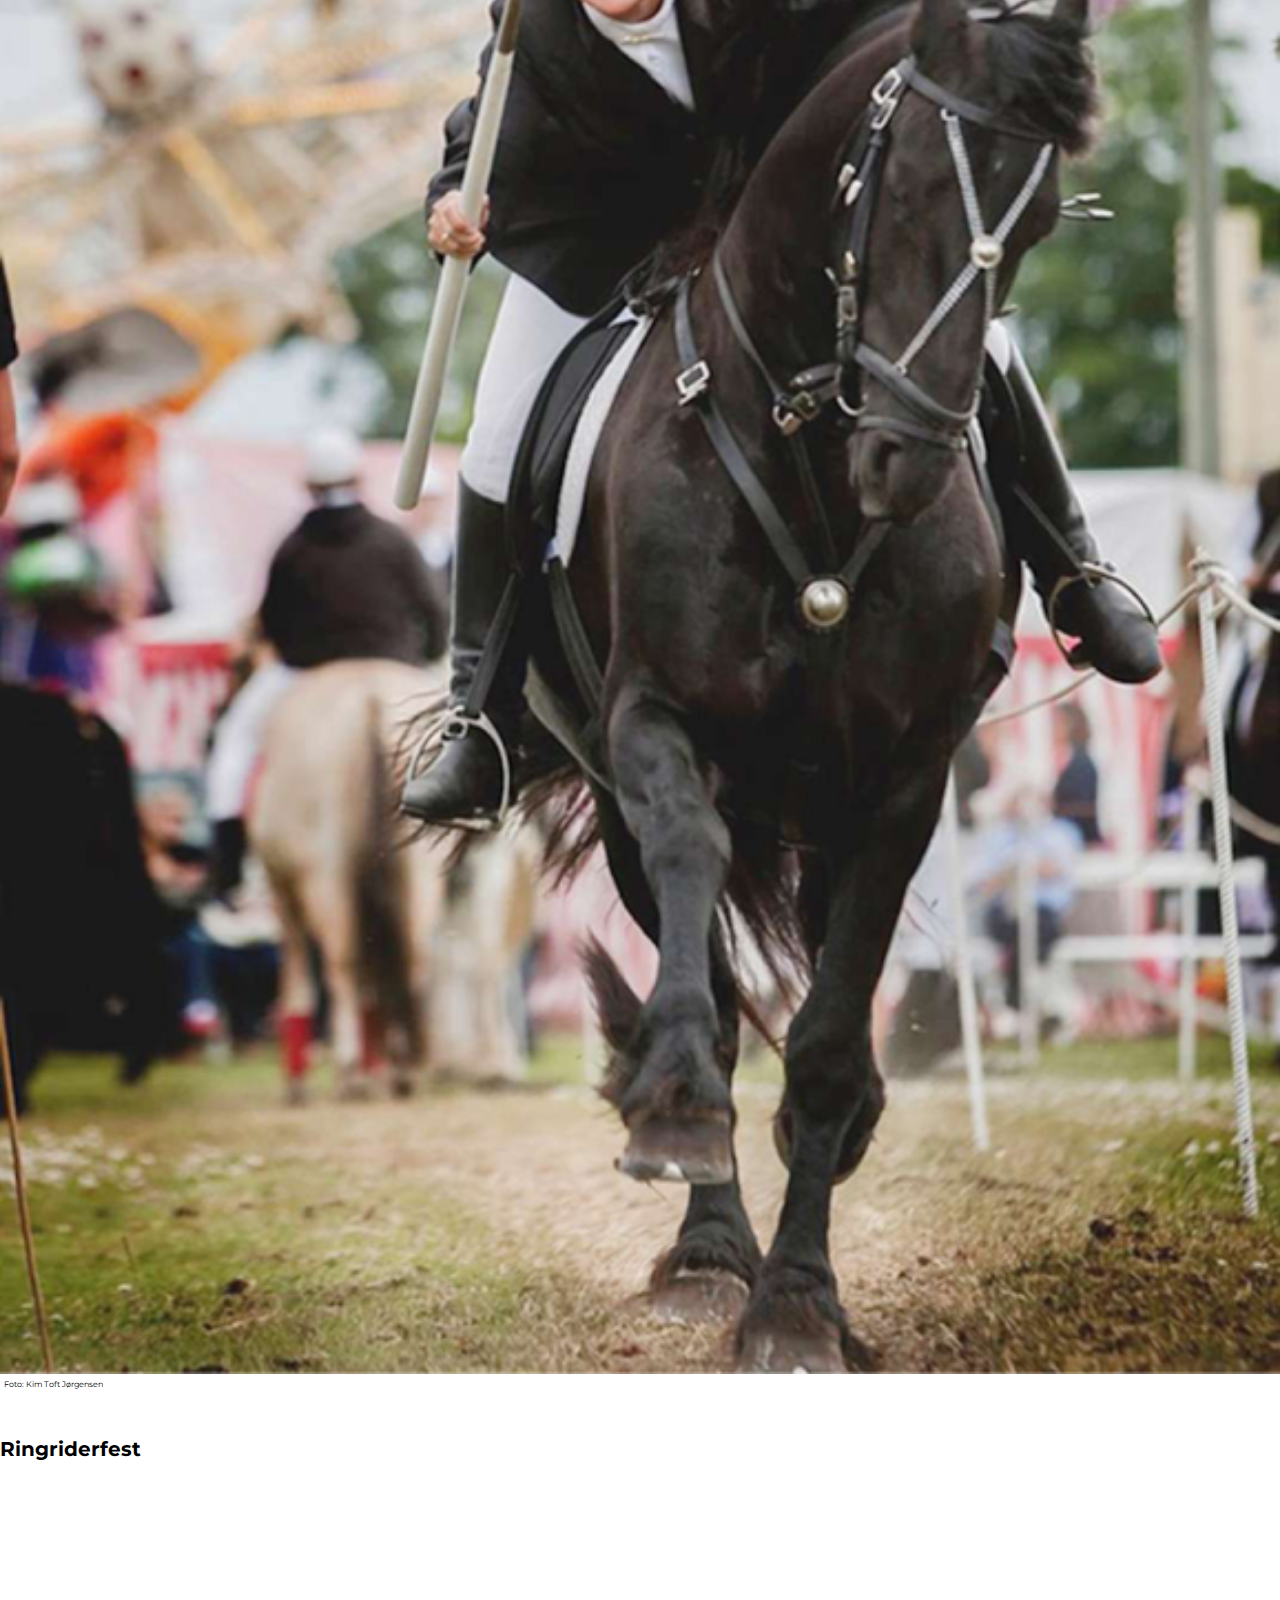
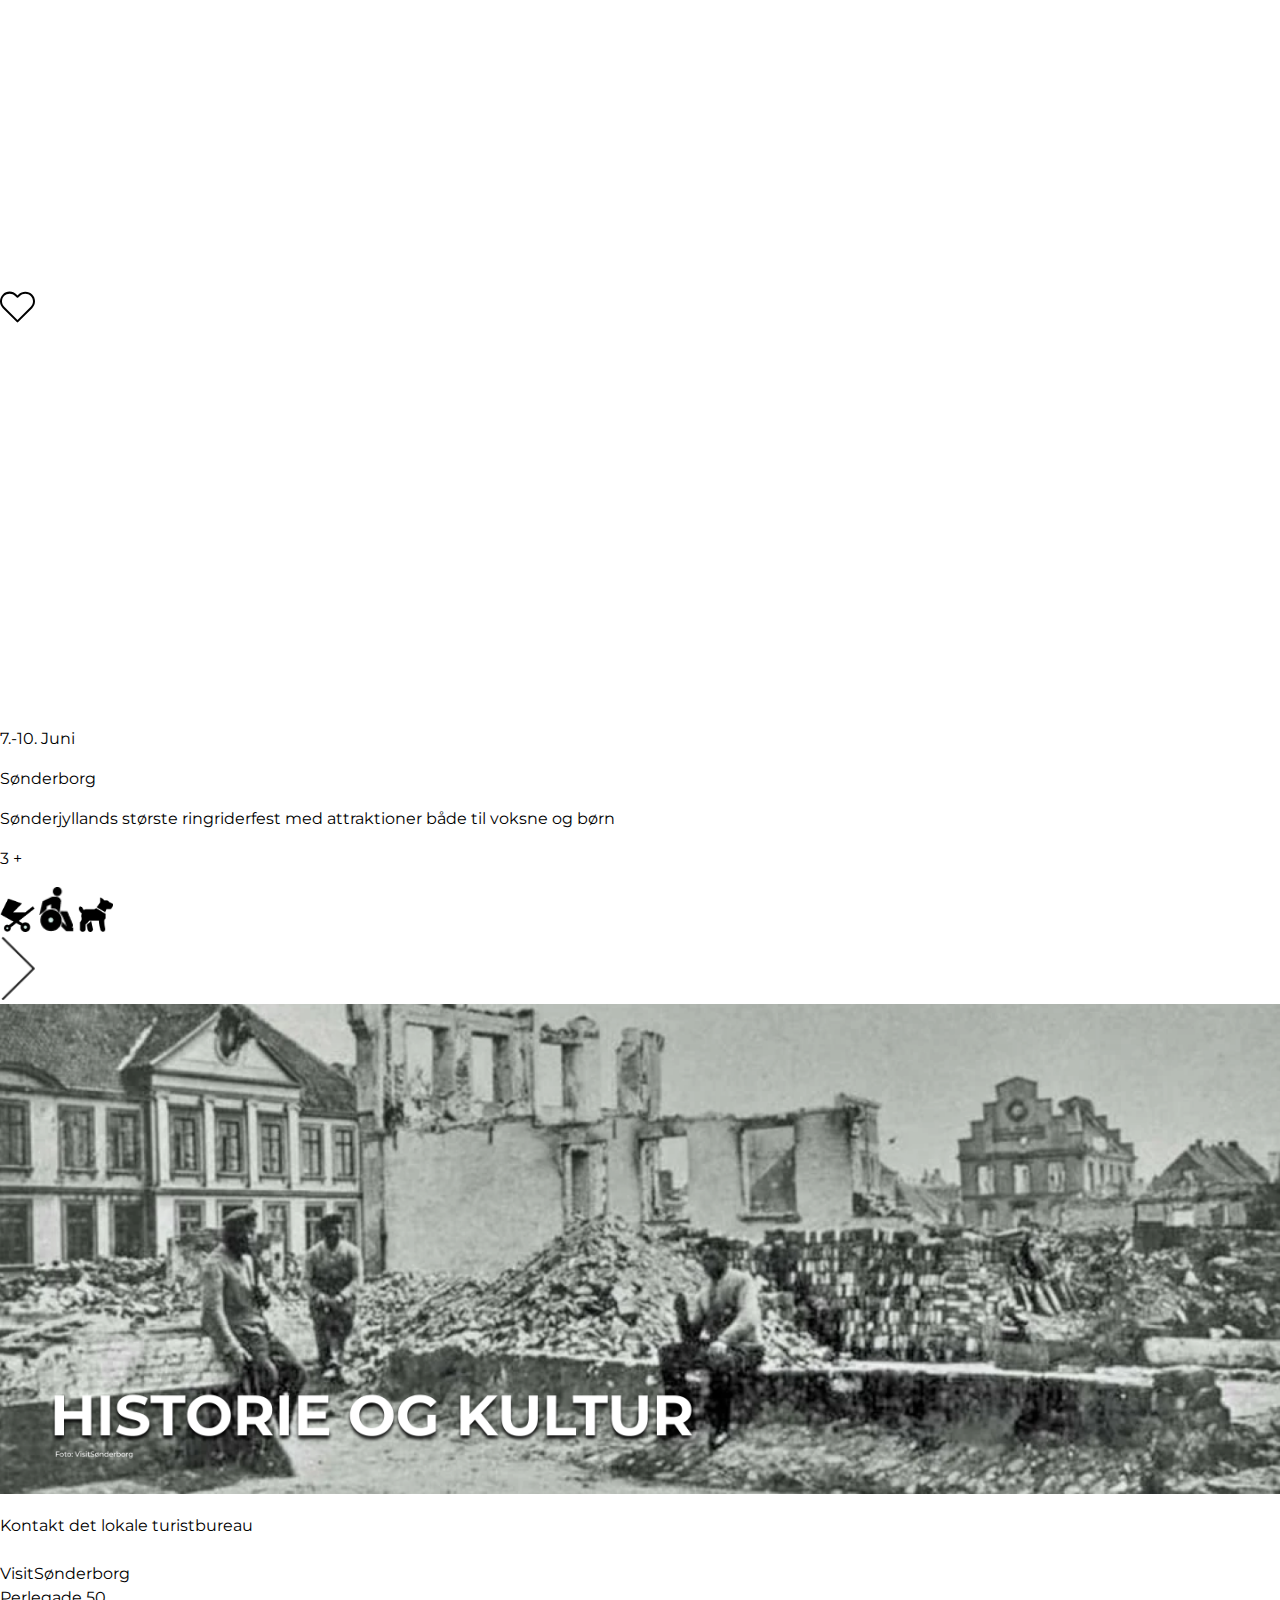
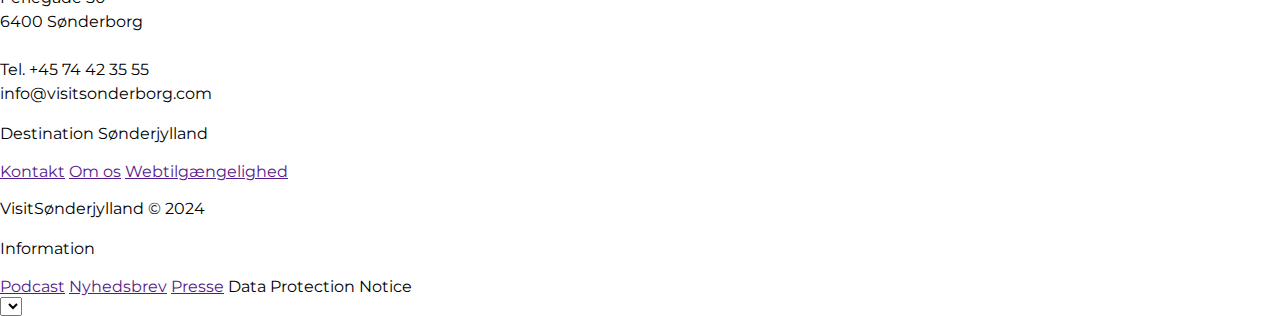
==== commit 5ed72535: "JS change hero Section" ====
--- a/index.html
+++ b/index.html
@@ -136,7 +136,7 @@
                     ø-ferie på Als, et ophold i royale rammer ved Gråsten. Tag på byferie i Sønderborg. Se den stolte
                     tradition, ringridningen. Oplev kunst i Augustenborg.Hold familieferie med masser af sjov. Lære om
                     videnskab i Universe Science Park.</p>
-                <p class="heroSection__description--mobile">Her finder du informationer til din ferie i Sønderborg Kommune. Fra en meget aktiv 
+                <p class="heroSection__description--mobile">Her finder du informationer til din ferie i Sønderborg Kommune. Fra en meget aktiv
                     ferie, til afslappet strandferie eller en kulturrejse. </p>
                 <p class="imageCredit">Foto: Kim Toft Jørgensen</p>
             </section>
@@ -309,7 +309,7 @@
                     <p class="oppositeCard__description">Vil i gerne have en aktiv
                         ferie? Der findes mange aktiviteter af forskellige retninger, såsom sport, legepladser,
                         forlystelsesparker og cykelture.</p>
-                    <a class="button button__primary" href="aktivsammen.html">Læs mere</a>
+                    <a class="button button__primary" href="html/aktivsammen.html">Læs mere</a>
                 </section>
             </section>
             <!-- right / second one -->
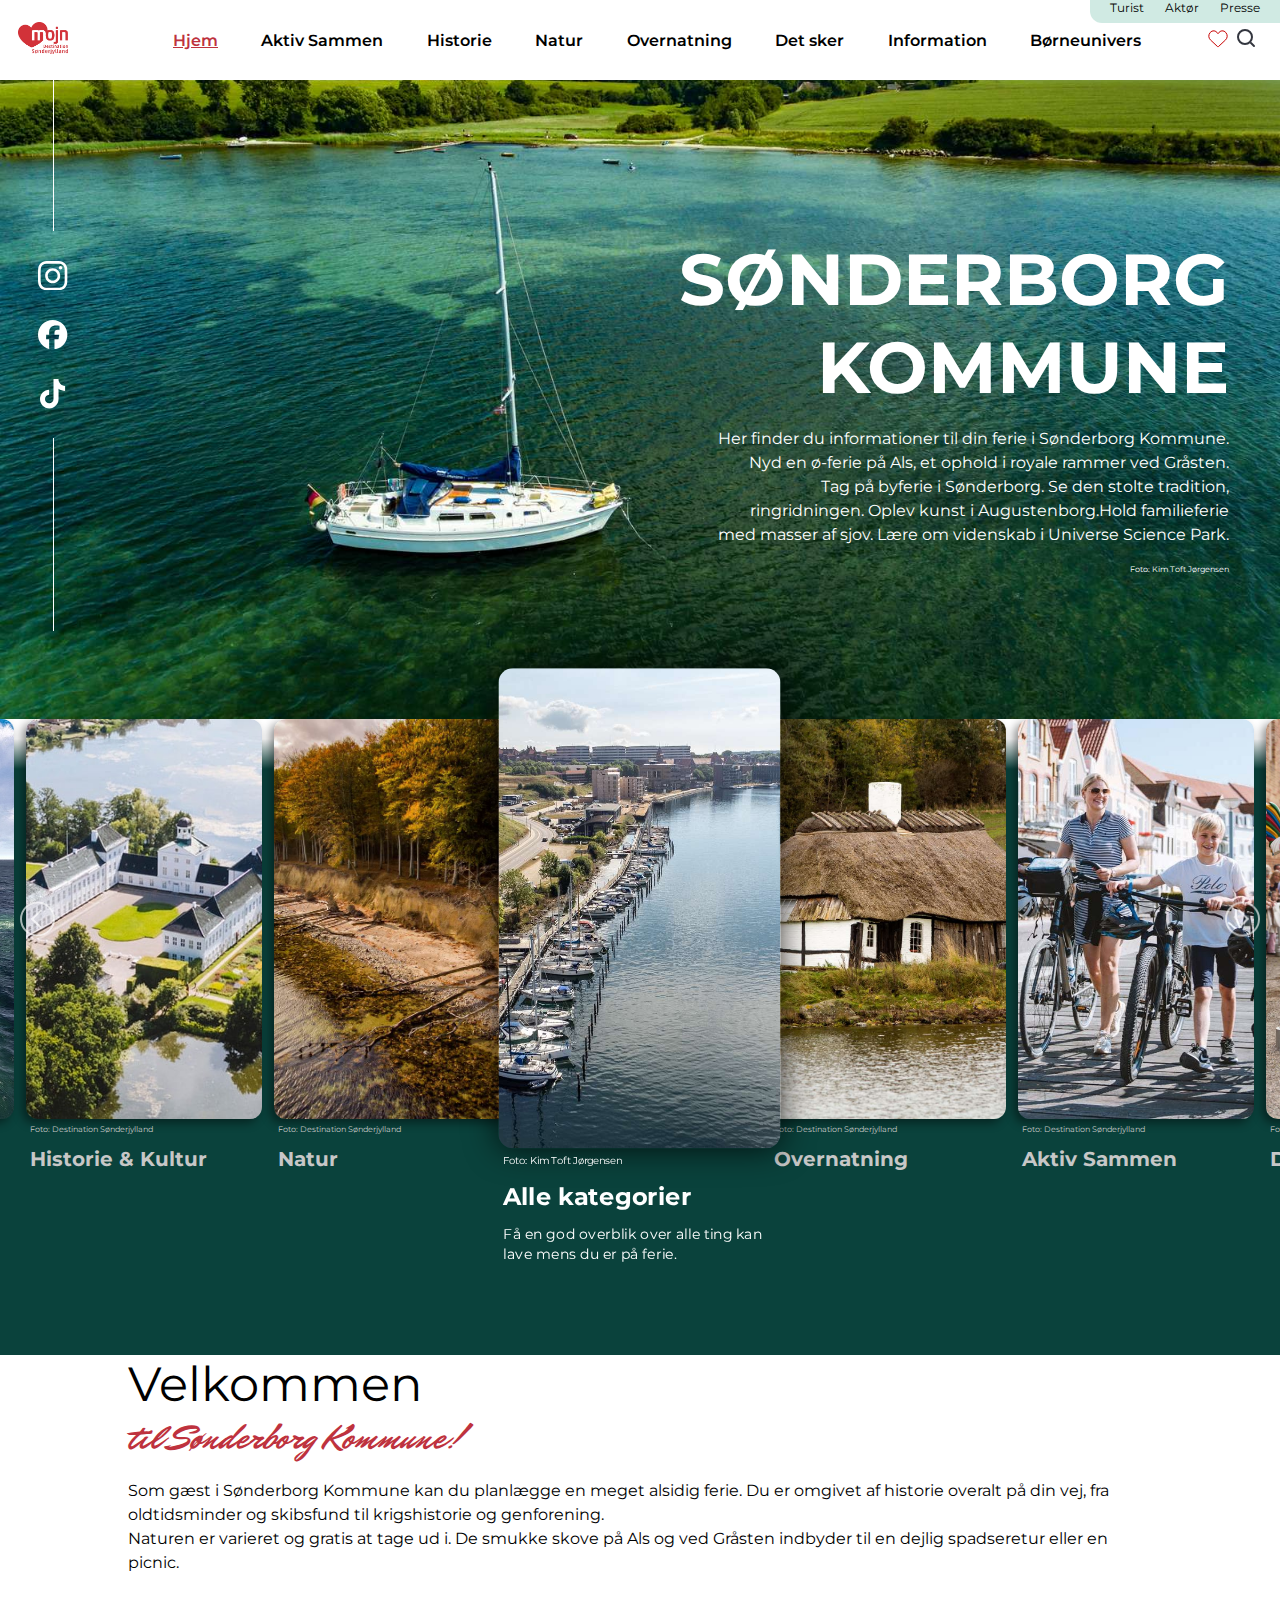
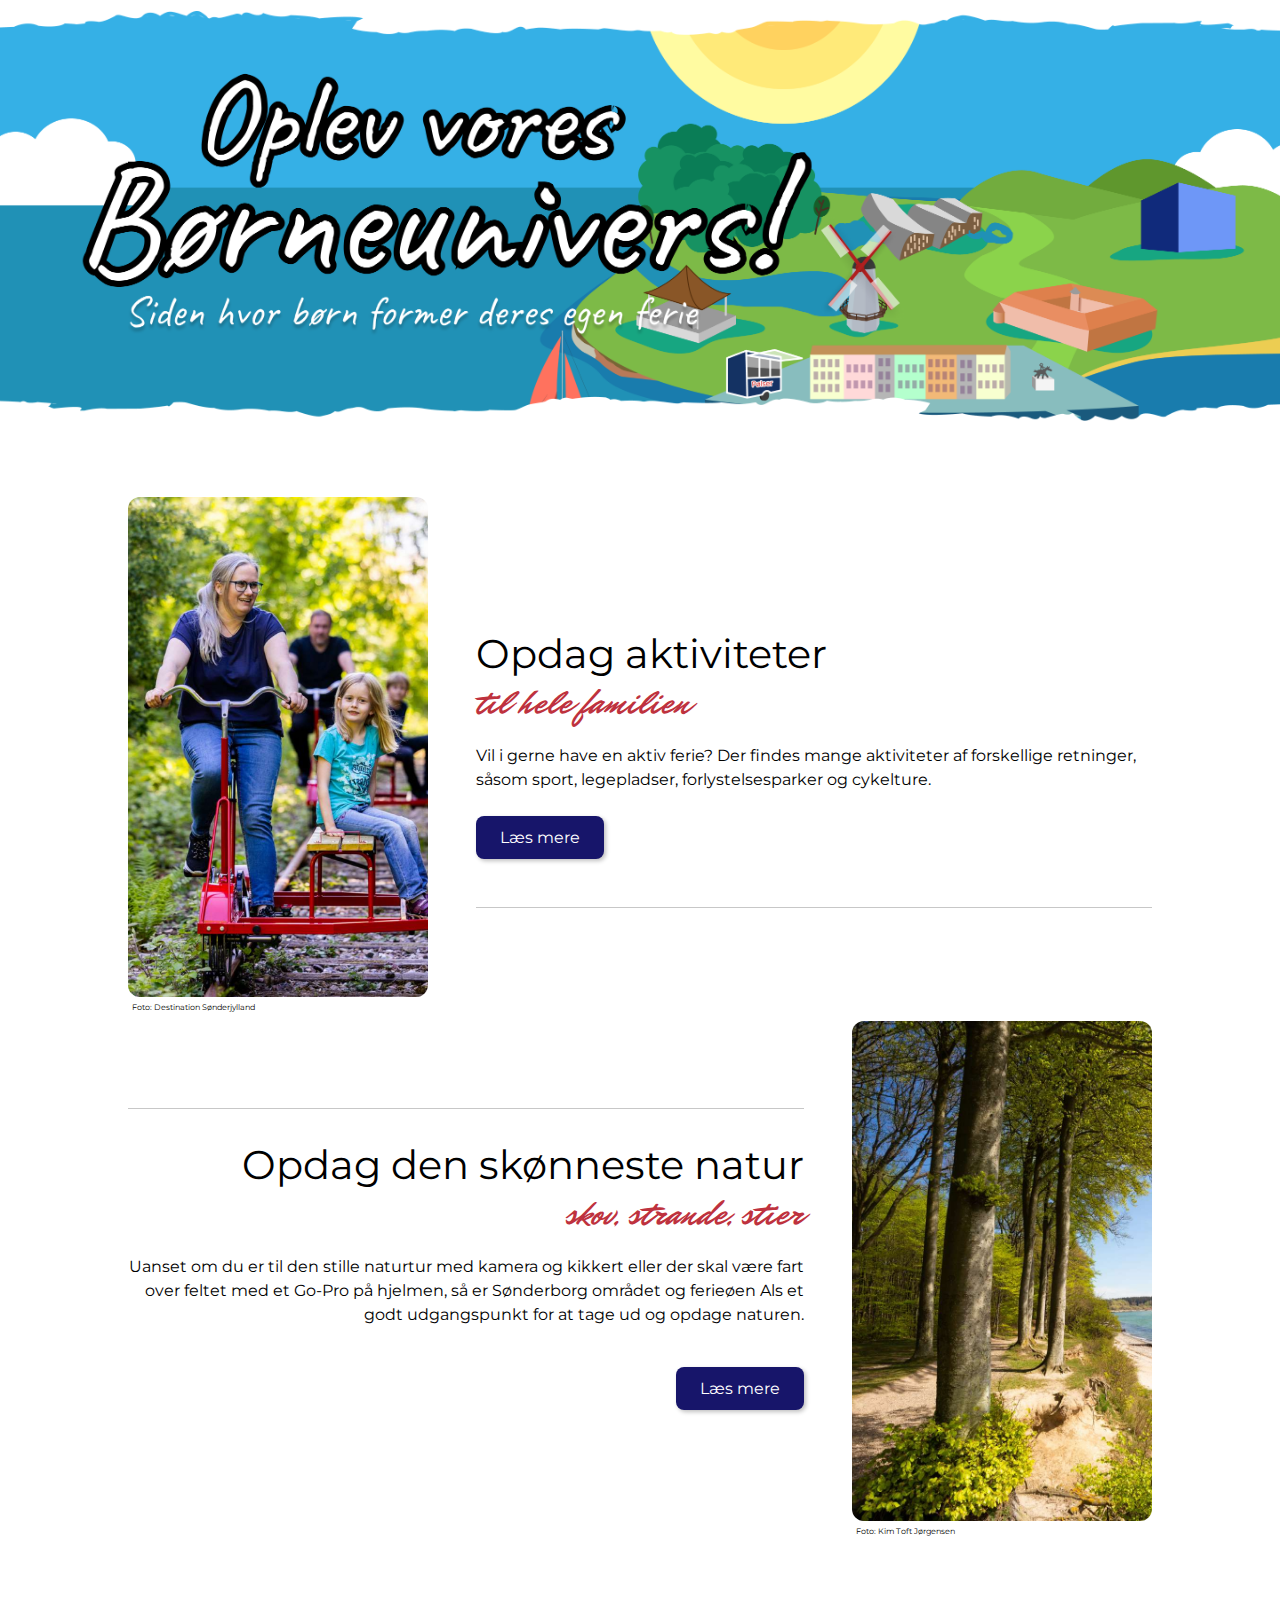
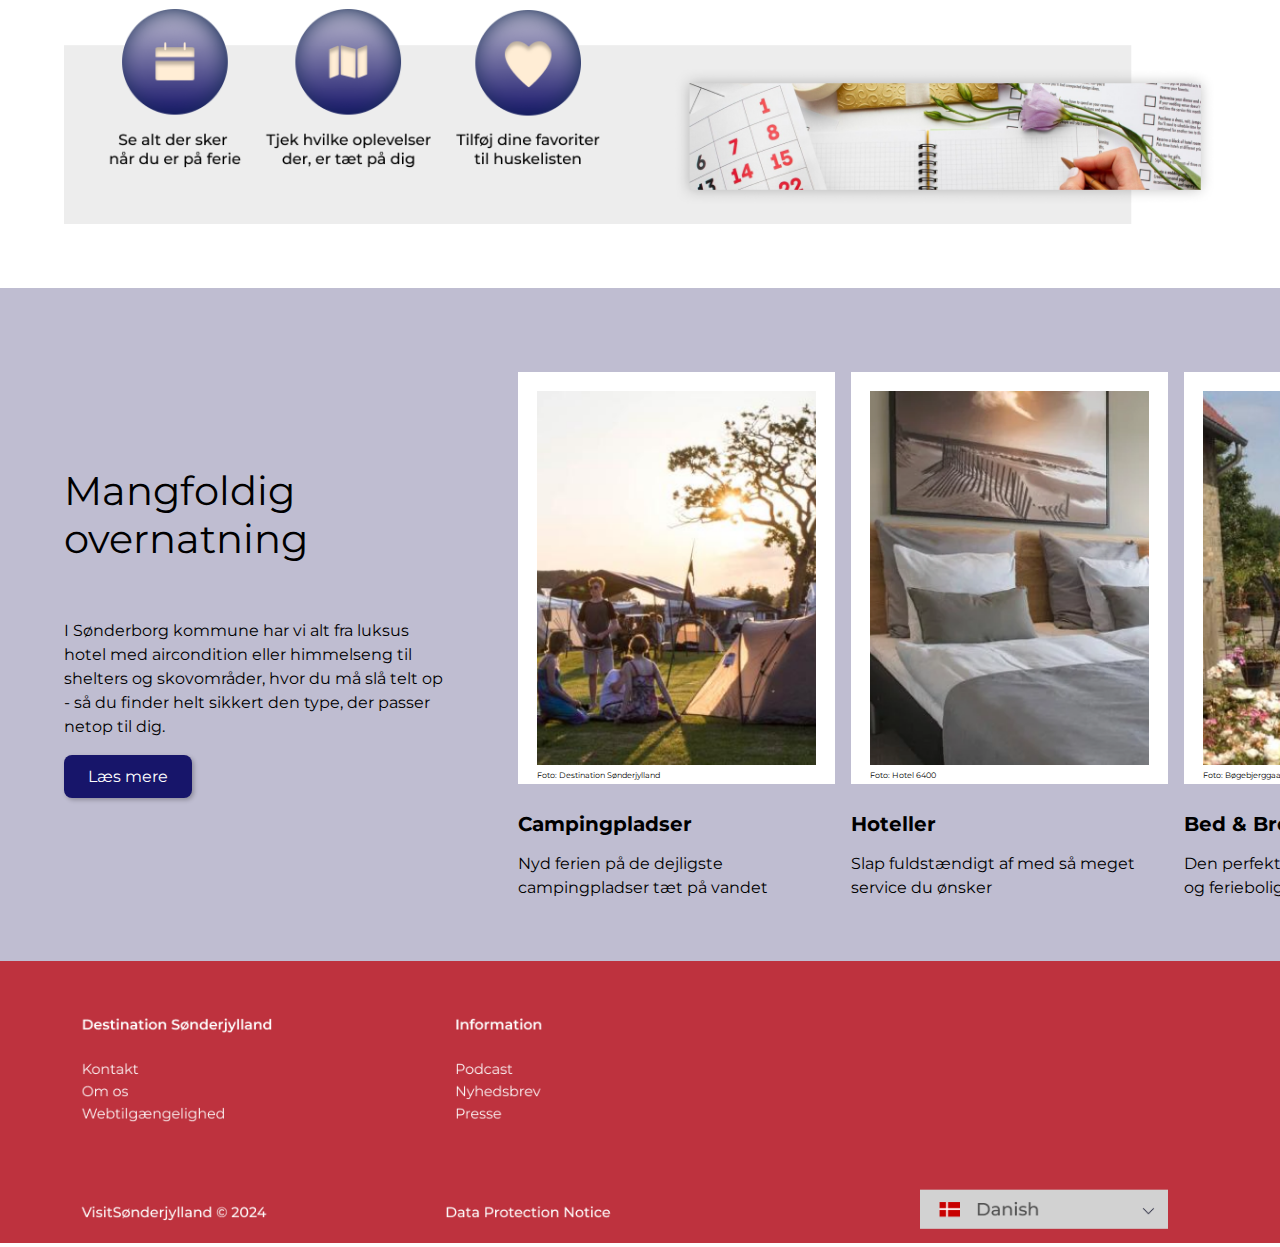
==== commit 7ec49acb: "imageSlider" ====
--- a/index.html
+++ b/index.html
@@ -1,5 +1,5 @@
 <!DOCTYPE html>
-<html lang="dk">
+<html lang="da">
 
 <head>
     <meta charset="UTF-8">
@@ -17,19 +17,19 @@
     <header class="header">
         <a href="index.html"><img class="navbar__logo" src="images/logo.png" alt="Destination Sønderjyllands logo"></a>
         <nav class="navbar">
+            <svg class="backButton" width="29" height="29" viewBox="0 0 29 29" fill="none"
+                xmlns="http://www.w3.org/2000/svg">
+                <mask id="mask0_703_14806" style="mask-type:alpha" maskUnits="userSpaceOnUse" x="0" y="0" width="29"
+                    height="29">
+                    <rect width="29" height="29" fill="#D9D9D9" />
+                </mask>
+                <g mask="url(#mask0_703_14806)">
+                    <path
+                        d="M9.45586 15.7083L16.2225 22.475L14.5007 24.1666L4.83398 14.5L14.5007 4.83331L16.2225 6.52498L9.45586 13.2916H24.1673V15.7083H9.45586Z"
+                        fill="#1C1B1F" />
+                </g>
+            </svg>
             <ul class="navbar__menu">
-                <svg class="backButton" width="29" height="29" viewBox="0 0 29 29" fill="none"
-                    xmlns="http://www.w3.org/2000/svg">
-                    <mask id="mask0_703_14806" style="mask-type:alpha" maskUnits="userSpaceOnUse" x="0" y="0" width="29"
-                        height="29">
-                        <rect width="29" height="29" fill="#D9D9D9" />
-                    </mask>
-                    <g mask="url(#mask0_703_14806)">
-                        <path
-                            d="M9.45586 15.7083L16.2225 22.475L14.5007 24.1666L4.83398 14.5L14.5007 4.83331L16.2225 6.52498L9.45586 13.2916H24.1673V15.7083H9.45586Z"
-                            fill="#1C1B1F" />
-                    </g>
-                </svg>
 
                 <li class="menuItem">
                     <a href="index.html" class="menuLink menuLink--active">Hjem</a>
@@ -86,12 +86,12 @@
         <section class="heroSection__main">
             <img class="heroSection__backgroundImage" src="images/hero__home.jpeg"
                 alt="greenish picture of the sea with a sailboat on it">
-            <img class="heroSection__backgroundImage--mobile" src="images/hero__home--mobile.jpg" alt="">
+            <img class="heroSection__backgroundImage--mobile" src="images/hero__home--mobile.png" alt="">
             <section class="socialMedia">
                 <span class="socialMedia__line"></span>
                 <svg class="socialMedia__instagram icon icon__instagram" width="100%" height="100%" viewBox="0 0 37 37"
                     fill="none" xmlns="http://www.w3.org/2000/svg">
-                    <g clip-path="url(#clip0_552_562)">
+                    <g clip-path="url(#clip0_552_561)">
                         <path
                             d="M18.36 3.30623C23.2656 3.30623 23.8465 3.32775 25.7757 3.41381C27.5687 3.4927 28.5369 3.79392 29.1824 4.04494C30.0358 4.37484 30.6526 4.77647 31.2909 5.41477C31.9364 6.06023 32.3308 6.66984 32.6607 7.5233C32.9117 8.16877 33.213 9.14414 33.2918 10.9299C33.3779 12.8663 33.3994 13.4473 33.3994 18.3457C33.3994 23.2512 33.3779 23.8321 33.2918 25.7614C33.213 27.5543 32.9117 28.5226 32.6607 29.168C32.3308 30.0215 31.9292 30.6383 31.2909 31.2765C30.6454 31.922 30.0358 32.3165 29.1824 32.6464C28.5369 32.8974 27.5615 33.1986 25.7757 33.2775C23.8393 33.3636 23.2584 33.3851 18.36 33.3851C13.4544 33.3851 12.8735 33.3636 10.9443 33.2775C9.15131 33.1986 8.18311 32.8974 7.53764 32.6464C6.68419 32.3165 6.06741 31.9148 5.42911 31.2765C4.78364 30.6311 4.38919 30.0215 4.05928 29.168C3.80827 28.5226 3.50705 27.5472 3.42816 25.7614C3.34209 23.825 3.32058 23.244 3.32058 18.3457C3.32058 13.4401 3.34209 12.8592 3.42816 10.9299C3.50705 9.13697 3.80827 8.16877 4.05928 7.5233C4.38919 6.66984 4.79081 6.05306 5.42911 5.41477C6.07458 4.7693 6.68419 4.37484 7.53764 4.04494C8.18311 3.79392 9.15849 3.4927 10.9443 3.41381C12.8735 3.32775 13.4544 3.30623 18.36 3.30623ZM18.36 0C13.3755 0 12.7516 0.0215156 10.7937 0.107578C8.84292 0.193641 7.50178 0.509203 6.33994 0.961031C5.12789 1.43437 4.10231 2.05833 3.08391 3.08391C2.05833 4.10231 1.43438 5.12789 0.961031 6.33277C0.509203 7.50178 0.193641 8.83575 0.107578 10.7865C0.0215156 12.7516 0 13.3755 0 18.36C0 23.3445 0.0215156 23.9684 0.107578 25.9263C0.193641 27.8771 0.509203 29.2182 0.961031 30.3801C1.43438 31.5921 2.05833 32.6177 3.08391 33.6361C4.10231 34.6545 5.12789 35.2856 6.33277 35.7518C7.50178 36.2036 8.83575 36.5192 10.7865 36.6053C12.7444 36.6913 13.3684 36.7128 18.3528 36.7128C23.3373 36.7128 23.9612 36.6913 25.9192 36.6053C27.8699 36.5192 29.211 36.2036 30.3729 35.7518C31.5778 35.2856 32.6033 34.6545 33.6217 33.6361C34.6402 32.6177 35.2713 31.5921 35.7375 30.3872C36.1893 29.2182 36.5048 27.8843 36.5909 25.9335C36.677 23.9756 36.6985 23.3516 36.6985 18.3672C36.6985 13.3827 36.677 12.7588 36.5909 10.8008C36.5048 8.85009 36.1893 7.50895 35.7375 6.34711C35.2856 5.12789 34.6617 4.10231 33.6361 3.08391C32.6177 2.0655 31.5921 1.43438 30.3872 0.968203C29.2182 0.516375 27.8843 0.200813 25.9335 0.11475C23.9684 0.0215156 23.3445 0 18.36 0Z"
                             fill="white" />
@@ -103,7 +103,7 @@
                             fill="white" />
                     </g>
                     <defs>
-                        <clipPath id="clip0_552_562">
+                        <clipPath id="clip0_552_563">
                             <rect width="36.72" height="36.72" fill="white" />
                         </clipPath>
                     </defs>
@@ -116,7 +116,7 @@
                             fill="white" />
                     </g>
                     <defs>
-                        <clipPath id="clip0_552_582">
+                        <clipPath id="clip0_557_582">
                             <rect width="36.72" height="36.72" fill="white" />
                         </clipPath>
                     </defs>
@@ -166,57 +166,57 @@
                     </g>
                 </svg>
             </section>
-            <article class="categorySlider__card" imageID="1">
-                <img class="categorySlider__image" src="" alt="a questionmark on an island">
+            <article class="categorySlider__card" data-imageID="1">
+                <img class="categorySlider__image" src="images/category__alleKategorier.jpeg" alt="a questionmark on an island">
                 <p class="imageCredit"></p>
                 <h6 class="categorySlider__title">Information</h6>
                 <p class="categorySlider__description">Se alle aktiviteter, begivenheder og oplevelser på EN side.</p>
             </article>
-            <article class="categorySlider__card" imageID="2">
-                <img class="categorySlider__image" src="" alt="a picture of Gråsten slot">
+            <article class="categorySlider__card" data-imageID="2">
+                <img class="categorySlider__image" src="images/category__alleKategorier.jpeg" alt="a picture of Gråsten slot">
                 <p class="imageCredit"></p>
                 <h6 class="categorySlider__title">Historie & Kultur</h6>
                 <p class="categorySlider__description">Udforsk områdets smukkeste kultursteder og lære om Danmarks
                     historie.</p>
             </article>
-            <article class="categorySlider__card" imageID="3">
-                <img class="categorySlider__image" src="" alt="a picture of a forest at the water">
+            <article class="categorySlider__card" data-imageID="3">
+                <img class="categorySlider__image" src="images/category__alleKategorier.jpeg" alt="a picture of a forest at the water">
                 <p class="imageCredit"></p>
                 <h6 class="categorySlider__title">Natur</h6>
                 <p class="categorySlider__description">Opdag de skønneste strande og oplev den dejlige natur i skoven
                     eller på stier.</p>
             </article>
-            <article class="categorySlider__card focus" imageID="4">
-                <img class="categorySlider__image" src="" alt="a picture of Sønderborg with water and the alsik hotel">
+            <article class="categorySlider__card focus" data-imageID="4">
+                <img class="categorySlider__image" src="images/category__alleKategorier.jpeg" alt="a picture of Sønderborg with water and the alsik hotel">
                 <p class="imageCredit"></p>
                 <h6 class="categorySlider__title">Alle kategorier</h6>
                 <p class="categorySlider__description">Få en god overblik over alle ting kan lave mens du er på ferie.
                 </p>
             </article>
-            <article class="categorySlider__card" imageID="5">
-                <img class="categorySlider__image" src=""
+            <article class="categorySlider__card" data-imageID="5">
+                <img class="categorySlider__image" src="images/category__alleKategorier.jpeg"
                     alt="a picture of an old house at a small lake in the middle of nature">
                 <p class="imageCredit"></p>
                 <h6 class="categorySlider__title">Overnatning</h6>
                 <p class="categorySlider__description">Fra hoteller til feriebolig og shelter - alt hvor du kan sove
                     mens du er på ferie.</p>
             </article>
-            <article class="categorySlider__card" imageID="6">
-                <img class="categorySlider__image" src="" alt="a picture of family with bikes at the city harbour">
+            <article class="categorySlider__card" data-imageID="6">
+                <img class="categorySlider__image" src="images/category__alleKategorier.jpeg" alt="a picture of family with bikes at the city harbour">
                 <p class="imageCredit"></p>
                 <h6 class="categorySlider__title">Aktiv Sammen</h6>
                 <p class="categorySlider__description">Vil du have en aktiv ferie? Opdag sportaktiviteter,
                     forlystelsesparker og mere.</p>
             </article>
-            <article class="categorySlider__card" imageID="7">
-                <img class="categorySlider__image" src=""
+            <article class="categorySlider__card" data-imageID="7">
+                <img class="categorySlider__image" src="images/category__alleKategorier.jpeg"
                     alt="a picture of a man while 'ringridning', dressed as in old times">
                 <p class="imageCredit"></p>
                 <h6 class="categorySlider__title">Det Sker</h6>
                 <p class="categorySlider__description">Alle begivenheder i området i din ferieuge!</p>
             </article>
-            <article class="categorySlider__card" imageID="8">
-                <img class="categorySlider__image" src="" alt="a picture of a pizza">
+            <article class="categorySlider__card" data-imageID="8">
+                <img class="categorySlider__image" src="images/category__alleKategorier.jpeg" alt="a picture of a pizza">
                 <p class="imageCredit"></p>
                 <h6 class="categorySlider__title">Madoplevelser</h6>
                 <p class="categorySlider__description">Fra hoteller til feriebolig og shelter - alt hvor du kan sove
@@ -227,7 +227,7 @@
             <span class="socialMedia__line"></span>
             <svg class="socialMedia__instagram icon icon__instagram" width="100%" height="100%" viewBox="0 0 37 37"
                 fill="none" xmlns="http://www.w3.org/2000/svg">
-                <g clip-path="url(#clip0_552_562)">
+                <g clip-path="url(#clip0_552_564)">
                     <path
                         d="M18.36 3.30623C23.2656 3.30623 23.8465 3.32775 25.7757 3.41381C27.5687 3.4927 28.5369 3.79392 29.1824 4.04494C30.0358 4.37484 30.6526 4.77647 31.2909 5.41477C31.9364 6.06023 32.3308 6.66984 32.6607 7.5233C32.9117 8.16877 33.213 9.14414 33.2918 10.9299C33.3779 12.8663 33.3994 13.4473 33.3994 18.3457C33.3994 23.2512 33.3779 23.8321 33.2918 25.7614C33.213 27.5543 32.9117 28.5226 32.6607 29.168C32.3308 30.0215 31.9292 30.6383 31.2909 31.2765C30.6454 31.922 30.0358 32.3165 29.1824 32.6464C28.5369 32.8974 27.5615 33.1986 25.7757 33.2775C23.8393 33.3636 23.2584 33.3851 18.36 33.3851C13.4544 33.3851 12.8735 33.3636 10.9443 33.2775C9.15131 33.1986 8.18311 32.8974 7.53764 32.6464C6.68419 32.3165 6.06741 31.9148 5.42911 31.2765C4.78364 30.6311 4.38919 30.0215 4.05928 29.168C3.80827 28.5226 3.50705 27.5472 3.42816 25.7614C3.34209 23.825 3.32058 23.244 3.32058 18.3457C3.32058 13.4401 3.34209 12.8592 3.42816 10.9299C3.50705 9.13697 3.80827 8.16877 4.05928 7.5233C4.38919 6.66984 4.79081 6.05306 5.42911 5.41477C6.07458 4.7693 6.68419 4.37484 7.53764 4.04494C8.18311 3.79392 9.15849 3.4927 10.9443 3.41381C12.8735 3.32775 13.4544 3.30623 18.36 3.30623ZM18.36 0C13.3755 0 12.7516 0.0215156 10.7937 0.107578C8.84292 0.193641 7.50178 0.509203 6.33994 0.961031C5.12789 1.43437 4.10231 2.05833 3.08391 3.08391C2.05833 4.10231 1.43438 5.12789 0.961031 6.33277C0.509203 7.50178 0.193641 8.83575 0.107578 10.7865C0.0215156 12.7516 0 13.3755 0 18.36C0 23.3445 0.0215156 23.9684 0.107578 25.9263C0.193641 27.8771 0.509203 29.2182 0.961031 30.3801C1.43438 31.5921 2.05833 32.6177 3.08391 33.6361C4.10231 34.6545 5.12789 35.2856 6.33277 35.7518C7.50178 36.2036 8.83575 36.5192 10.7865 36.6053C12.7444 36.6913 13.3684 36.7128 18.3528 36.7128C23.3373 36.7128 23.9612 36.6913 25.9192 36.6053C27.8699 36.5192 29.211 36.2036 30.3729 35.7518C31.5778 35.2856 32.6033 34.6545 33.6217 33.6361C34.6402 32.6177 35.2713 31.5921 35.7375 30.3872C36.1893 29.2182 36.5048 27.8843 36.5909 25.9335C36.677 23.9756 36.6985 23.3516 36.6985 18.3672C36.6985 13.3827 36.677 12.7588 36.5909 10.8008C36.5048 8.85009 36.1893 7.50895 35.7375 6.34711C35.2856 5.12789 34.6617 4.10231 33.6361 3.08391C32.6177 2.0655 31.5921 1.43438 30.3872 0.968203C29.2182 0.516375 27.8843 0.200813 25.9335 0.11475C23.9684 0.0215156 23.3445 0 18.36 0Z"
                         fill="white" />
@@ -239,7 +239,7 @@
                         fill="white" />
                 </g>
                 <defs>
-                    <clipPath id="clip0_552_562">
+                    <clipPath id="clip0_552_565">
                         <rect width="36.72" height="36.72" fill="white" />
                     </clipPath>
                 </defs>
@@ -348,7 +348,6 @@
             </section>
             <section class="imageSlider__indicator">
                 <span class="imageSlider__dot active"></span>
-                <span class="imageSlider__dot"></span>
                 <span class="imageSlider__dot"></span>
                 <span class="imageSlider__dot"></span>
             </section>
@@ -377,178 +376,9 @@
                 </article>
             </section>
         </section>
-        <!-- eventSlider -->
-        <section class="eventSlider">
-            <h3 class="eventSlider__headline">Det Sker</h3>
-            <p class="eventSlider__description">Oplev hyggelige koncerter i mølleparken, ringridning, kulternatten og
-                mange andre spændende arrangementer.<br>
-                Kig i vores begivenhedskalender for at finde ud af, hvad der sker når du er på ferie eller udforsk “det
-                sker” siden.</p>
-            <a class="button button__primary" href="">Vis kalender</a>
-            <a class="button button__secondary" href="">Vis alle begivenheder</a>
-            <section class="productCards">
-                <article class="productCard">
-                    <img class="productCard__image" src="images/event__ringridning.png"
-                        alt="a woman on a black horse 'ringridning'">
-                    <p class="imageCredit">Foto: Kim Toft Jørgensen</p>
-                    <section class="productCard__firstLine">
-                        <h6 class="productCard__title">Ringriderfest</h6>
-                        <svg class="productCard__addToWishlist icon icon__heart" fill="#000000" height="800px"
-                            width="800px" version="1.1" id="Capa_1" xmlns="http://www.w3.org/2000/svg"
-                            xmlns:xlink="http://www.w3.org/1999/xlink" viewBox="0 0 471.701 471.701"
-                            xml:space="preserve">
-                            <g>
-                                <path d="M433.601,67.001c-24.7-24.7-57.4-38.2-92.3-38.2s-67.7,13.6-92.4,38.3l-12.9,12.9l-13.1-13.1
-                                    c-24.7-24.7-57.6-38.4-92.5-38.4c-34.8,0-67.6,13.6-92.2,38.2c-24.7,24.7-38.3,57.5-38.2,92.4c0,34.9,13.7,67.6,38.4,92.3
-                                    l187.8,187.8c2.6,2.6,6.1,4,9.5,4c3.4,0,6.9-1.3,9.5-3.9l188.2-187.5c24.7-24.7,38.3-57.5,38.3-92.4
-                                    C471.801,124.501,458.301,91.701,433.601,67.001z M414.401,232.701l-178.7,178l-178.3-178.3c-19.6-19.6-30.4-45.6-30.4-73.3
-                                    s10.7-53.7,30.3-73.2c19.5-19.5,45.5-30.3,73.1-30.3c27.7,0,53.8,10.8,73.4,30.4l22.6,22.6c5.3,5.3,13.8,5.3,19.1,0l22.4-22.4
-                                    c19.6-19.6,45.7-30.4,73.3-30.4c27.6,0,53.6,10.8,73.2,30.3c19.6,19.6,30.3,45.6,30.3,73.3
-                                    C444.801,187.101,434.001,213.101,414.401,232.701z" />
-                            </g>
-                        </svg>
-                    </section>
-                    <section class="productCard__DateAndLocation">
-                        <p class="productCard__date">7.-10. Juni</p>
-                        <span class="productCard__verticalDevider"></span>
-                        <p class="productCard__location">Sønderborg</p>
-                    </section>
-                    <p class="productCard__description">Sønderjyllands største ringriderfest med attraktioner både til
-                        voksne og børn</p>
-                    <section class="productCard__tags">
-                        <p class="ageTag">3 +</p>
-                        <img class="accessibilityTag accessibilityTag--stroller" src="images/icon__stroller.png"
-                            alt="icon of a stroller">
-                        <img class="accessibilityTag accessibilityTag--wheelchair" src="images/icon__wheelchair.png"
-                            alt="icon of a wheelchair">
-                        <img class="accessibilityTag accessibilityTag--dog" src="images/icon__dog.png"
-                            alt="icon of a dog">
-                    </section>
-                </article>
-                <article class="productCard">
-                    <img class="productCard__image" src="images/event__ringridning.png"
-                        alt="a woman on a black horse 'ringridning'">
-                    <p class="imageCredit">Foto: Kim Toft Jørgensen</p>
-                    <section class="productCard__firstLine">
-                        <h6 class="productCard__title">Ringriderfest</h6>
-                        <svg class="productCard__addToWishlist icon icon__heart" fill="#000000" height="800px"
-                            width="800px" version="1.1" id="Capa_1" xmlns="http://www.w3.org/2000/svg"
-                            xmlns:xlink="http://www.w3.org/1999/xlink" viewBox="0 0 471.701 471.701"
-                            xml:space="preserve">
-                            <g>
-                                <path d="M433.601,67.001c-24.7-24.7-57.4-38.2-92.3-38.2s-67.7,13.6-92.4,38.3l-12.9,12.9l-13.1-13.1
-                                    c-24.7-24.7-57.6-38.4-92.5-38.4c-34.8,0-67.6,13.6-92.2,38.2c-24.7,24.7-38.3,57.5-38.2,92.4c0,34.9,13.7,67.6,38.4,92.3
-                                    l187.8,187.8c2.6,2.6,6.1,4,9.5,4c3.4,0,6.9-1.3,9.5-3.9l188.2-187.5c24.7-24.7,38.3-57.5,38.3-92.4
-                                    C471.801,124.501,458.301,91.701,433.601,67.001z M414.401,232.701l-178.7,178l-178.3-178.3c-19.6-19.6-30.4-45.6-30.4-73.3
-                                    s10.7-53.7,30.3-73.2c19.5-19.5,45.5-30.3,73.1-30.3c27.7,0,53.8,10.8,73.4,30.4l22.6,22.6c5.3,5.3,13.8,5.3,19.1,0l22.4-22.4
-                                    c19.6-19.6,45.7-30.4,73.3-30.4c27.6,0,53.6,10.8,73.2,30.3c19.6,19.6,30.3,45.6,30.3,73.3
-                                    C444.801,187.101,434.001,213.101,414.401,232.701z" />
-                            </g>
-                        </svg>
-                    </section>
-                    <section class="productCard__DateAndLocation">
-                        <p class="productCard__date">7.-10. Juni</p>
-                        <span class="productCard__verticalDevider"></span>
-                        <p class="productCard__location">Sønderborg</p>
-                    </section>
-                    <p class="productCard__description">Sønderjyllands største ringriderfest med attraktioner både til
-                        voksne og børn</p>
-                    <section class="productCard__tags">
-                        <p class="ageTag">3 +</p>
-                        <img class="accessibilityTag accessibilityTag--stroller" src="images/icon__stroller.png"
-                            alt="icon of a stroller">
-                        <img class="accessibilityTag accessibilityTag--wheelchair" src="images/icon__wheelchair.png"
-                            alt="icon of a wheelchair">
-                        <img class="accessibilityTag accessibilityTag--dog" src="images/icon__dog.png"
-                            alt="icon of a dog">
-                    </section>
-                </article>
-                <article class="productCard">
-                    <img class="productCard__image" src="images/event__ringridning.png"
-                        alt="a woman on a black horse 'ringridning'">
-                    <p class="imageCredit">Foto: Kim Toft Jørgensen</p>
-                    <section class="productCard__firstLine">
-                        <h6 class="productCard__title">Ringriderfest</h6>
-                        <svg class="productCard__addToWishlist icon icon__heart" fill="#000000" height="800px"
-                            width="800px" version="1.1" id="Capa_1" xmlns="http://www.w3.org/2000/svg"
-                            xmlns:xlink="http://www.w3.org/1999/xlink" viewBox="0 0 471.701 471.701"
-                            xml:space="preserve">
-                            <g>
-                                <path d="M433.601,67.001c-24.7-24.7-57.4-38.2-92.3-38.2s-67.7,13.6-92.4,38.3l-12.9,12.9l-13.1-13.1
-                                    c-24.7-24.7-57.6-38.4-92.5-38.4c-34.8,0-67.6,13.6-92.2,38.2c-24.7,24.7-38.3,57.5-38.2,92.4c0,34.9,13.7,67.6,38.4,92.3
-                                    l187.8,187.8c2.6,2.6,6.1,4,9.5,4c3.4,0,6.9-1.3,9.5-3.9l188.2-187.5c24.7-24.7,38.3-57.5,38.3-92.4
-                                    C471.801,124.501,458.301,91.701,433.601,67.001z M414.401,232.701l-178.7,178l-178.3-178.3c-19.6-19.6-30.4-45.6-30.4-73.3
-                                    s10.7-53.7,30.3-73.2c19.5-19.5,45.5-30.3,73.1-30.3c27.7,0,53.8,10.8,73.4,30.4l22.6,22.6c5.3,5.3,13.8,5.3,19.1,0l22.4-22.4
-                                    c19.6-19.6,45.7-30.4,73.3-30.4c27.6,0,53.6,10.8,73.2,30.3c19.6,19.6,30.3,45.6,30.3,73.3
-                                    C444.801,187.101,434.001,213.101,414.401,232.701z" />
-                            </g>
-                        </svg>
-                    </section>
-                    <section class="productCard__DateAndLocation">
-                        <p class="productCard__date">7.-10. Juni</p>
-                        <span class="productCard__verticalDevider"></span>
-                        <p class="productCard__location">Sønderborg</p>
-                    </section>
-                    <p class="productCard__description">Sønderjyllands største ringriderfest med attraktioner både til
-                        voksne og børn</p>
-                    <section class="productCard__tags">
-                        <p class="ageTag">3 +</p>
-                        <img class="accessibilityTag accessibilityTag--stroller" src="images/icon__stroller.png"
-                            alt="icon of a stroller">
-                        <img class="accessibilityTag accessibilityTag--wheelchair" src="images/icon__wheelchair.png"
-                            alt="icon of a wheelchair">
-                        <img class="accessibilityTag accessibilityTag--dog" src="images/icon__dog.png"
-                            alt="icon of a dog">
-                    </section>
-                </article>
-                <img class="icon icon__arrow icon__arrow--right" src="images/icon__arrow.png" alt="icon of an arrow">
-            </section>
-        </section>
-        <!-- banner historie & kultur -->
-        <img class="banner" src="images/banner__historie.png"
-            alt="black and white picture of the destroyed city of Sønderborg">
     </main>
     <footer>
-        <p class="contact">Kontakt det lokale turistbureau<br><br>VisitSønderborg<br>Perlegade 50<br>6400
-            Sønderborg<br><br>Tel. +45 74 42 35 55<br>info@visitsonderborg.com</p>
-        <section class="footer">
-            <!-- blocks with links -->
-            <section class="footer__block1">
-                <p class="footer__headline">Destination Sønderjylland</p>
-                <a class="footer__link" href="">Kontakt</a>
-                <a class="footer__link" href="">Om os</a>
-                <a class="footer__link" href="">Webtilgængelighed</a>
-                <p class="footer__headline">VisitSønderjylland © 2024</p>
-            </section>
-            <section class="footer__block2">
-                <p class="footer__headline">Information</p>
-                <a class="footer__link" href="">Podcast</a>
-                <a class="footer__link" href="">Nyhedsbrev</a>
-                <a class="footer__link" href="">Presse</a>
-                <a class="footer__headline">Data Protection Notice</a>
-            </section>
-            <!-- select language -->
-            <section class="language">
-                <select class="language__select" name="" id="">
-                    <object data="" type="text">
-                        <img src="images/icon__danskFlag.png" alt="the danish flag">
-                        <p>Danish</p>
-                    </object>
-                    <object data="" type="text">
-                        <img src="images/icon__danskFlag.png" alt="the danish flag">
-                        <p>German</p>
-                    </object>
-                    <object data="" type="text">
-                        <img src="images/icon__danskFlag.png" alt="the danish flag">
-                        <p>English</p>
-                    </object>
-                    <object data="" type="text">
-                        <img src="images/icon__danskFlag.png" alt="the danish flag">
-                        <p>Dutch</p>
-                    </object>
-                </select>
-            </section>
-        </section>
+       <img src="images/Footer.png" alt="">
     </footer>
     <script src="js/headerScript.js"></script>
     <script src="js/slider.js"></script>
--- a/css/style.css
+++ b/css/style.css
@@ -2,15 +2,7 @@
 
 /*next 4 just temporary, they were too big, but aren't styled yet*/
 
-img {
-    width: 100%;
-}
-.icon {
-    width: 35px;
-}
-.accessibilityTag{
-    width: 35px;
-}
+
 
 .imageCredit {
     font-size: 8px;
@@ -34,7 +26,14 @@
 .heroSection__main {
     position: relative;
 
-    .heroSection__backgroundImage .heroSection__backgroundImage--mobile {
+    .heroSection__backgroundImage {
+        display: block;
+        width: 100%;
+        z-index: -1;
+    }
+
+    .heroSection__backgroundImage--mobile {
+        display: none;
         width: 100%;
         z-index: -1;
     }
@@ -44,6 +43,7 @@
         display: flex;
         flex-direction: column;
         align-items: flex-end;
+        max-width: 40vw;
         position: absolute;
         bottom: calc(12% + 50px);
         right: 4vw;
@@ -51,10 +51,32 @@
         color: var(--text__secondary);
 
         animation-name: heroTextFlyIn;
-        animation-duration: 2s;
-       
+        animation-duration: 2s; 
+
         .heroSection__title {
             margin: 0;
+            font-size: 4.5rem;
+            line-height: 5.5rem;
+        }
+
+        .heroSection__description--mobile {
+            display: none;
+        }
+    }
+
+    .heroSection__text--category {
+        display: flex;
+        flex-direction: column;
+        align-items: flex-start;
+        text-align: left;
+        max-width: 47vw;
+        position: absolute;
+        top: 6vw;
+        left: 6vw;
+        color: var(--text__secondary);
+
+        .heroSection__title {
+            font-weight: 400;
         }
     }
 }
@@ -169,6 +191,7 @@
     .slider__arrow {
         position: absolute;
         /*calculation of the middle of the imageheight (ratio:1/1.7 - look at categorySlider__image*/
+        top: calc(var(--cardWidth) * 1.7 / 2);
         translate: 0 -50%;
         cursor: pointer;
         z-index: 5;
@@ -194,7 +217,7 @@
     position: relative;
     /*translate: card moves, when arrow or other card is clicked*/
     translate: calc(var(--cardWidth) * -1 * (var(--currentCard) - 1) - 1vw * (var(--currentCard) - 1));
-    transition: 0.3s;
+    transition: ease-in-out 0.3s;
     width: var(--cardWidth);
     height: fit-content;
     cursor: pointer;
@@ -249,75 +272,63 @@
 
 /* ------------- container queries for different screen sizes -------------*/
 
-@container heroSection (min-width: 1250px) {
-    .heroSection__backgroundImage {
-        display: block;
-    }
-    .heroSection__backgroundImage--mobile {
-        display: none;
-    }
-    .heroSection__text {
-        max-width: 40vw;
-
-        .heroSection__title {
-            font-size: 4.5rem;
-            line-height: 5.5rem;
-        }
-        .heroSection__description--mobile {
-            display: none;
-        }
-    }
-    .slider__arrow {
-        top: calc(var(--cardWidth) * 1.7 / 2);
-    }
-}
-
 @container heroSection (max-width: 1250px) {
-    .heroSection__backgroundImage {
-        display: block;
-    }
-    .heroSection__backgroundImage--mobile {
-        display: none;
-    }
-    .heroSection__text {
-        max-width: 52vw;
-
-        .heroSection__title {
-            font-size: 3rem;
-            line-height: 3.5rem;
-        }
-        .heroSection__description--mobile {
-            display: none;
-        }
-    }
-    .slider__arrow {
-        top: calc(var(--cardWidth) * 1.7 / 2);
-    }
-}
+/*changing text size to fit the screen better
+__text is nested into __main, because it originally is and to not be overwritten it needs to have
+the same nesting in this query*/
+    .heroSection__main {
+        .heroSection__text {
+            max-width: 52vw;
+            
+            .heroSection__title {
+                font-size: 3rem;
+                line-height: 3.5rem;
+            }
+        }
+    }
+}
+
 /* container mobile*/
 @container heroSection (max-width:800px) {
-    .heroSection__backgroundImage {
-        display: none;
-    }
-    .heroSection__backgroundImage--mobile {
-        display: block;
-        width: 150%;
-        transform: translateX(-25%);
-    }
-    .heroSection__text {
-        max-width: 80vw;
-
-        .heroSection__title {
-            font-size: 2.25rem;
-            line-height: 3rem;
-        }
-        .heroSection__description {
+    .heroSection__main {
+        .heroSection__backgroundImage {
             display: none;
         }
-        .heroSection__description--mobile {
+        .heroSection__backgroundImage--mobile {
             display: block;
-            margin: 0;
-            text-shadow: 0px 2px 4px rgba(0,0,0,0.8);
+            width: 200%;
+            transform: translateX(-25%);
+            
+        }
+        
+        .heroSection__text {
+            max-width: 80vw;
+            
+            .heroSection__title {
+                font-size: 2.25rem;
+                line-height: 3rem;
+                text-shadow: 0px 2px 4px rgba(0,0,0,0.8);
+            }
+            .heroSection__description {
+                display: none;
+            }
+            .heroSection__description--mobile {
+                display: block;
+                font-weight: 600;
+                margin: 0;
+                text-shadow: 0px 2px 4px rgba(0,0,0,0.8);
+            }
+        }
+        .heroSection__text--category {
+            align-items: flex-end;
+            text-align: right;
+            max-width: 80vw;
+            left: 16vw; /* width: 80, home is right: 4vw --> 100-80-4 = left:16vw*/
+            top: auto;
+
+            .heroSection__title {
+                font-weight: bold;
+            }
         }
     }
 
@@ -342,15 +353,25 @@
             transform: translateX(-50%);
         }
         
+        .categorySlider__image{
+            filter: grayscale(0.2);
+        }
+
         &.focus {
+
+            .categorySlider__image {
+                filter: grayscale(0);
+            }
             .categorySlider__title {
                 display: block;
                 font-size: 1rem;
             }
         }
     }
-    .slider__arrow {
-        top: calc(var(--cardWidthMobile) * 1.7 / 2);
+    .slider__arrows {
+        .slider__arrow {
+            top: calc(var(--cardWidthMobile) * 1.7 / 2);
+        }
     }
 }
  /* for the soMe section */
@@ -384,6 +405,9 @@
     }
 }
 
+.banner {
+    width: 100%;
+}
 
 
 /*_______________________________________
@@ -573,20 +597,14 @@
             IMAGE SLIDER
   _______________________________________*/
 
-.imageSlider {
+  .imageSlider {
     display: flex;
     flex-direction: column;
-    position: relative;
     container-name: imageSlider;
     container-type: inline-size;
 
     .imageSlider__background {
-        width: 100vw;
-        height: 60%;
-        background-color: var(--lilacGrey);
-        position: absolute;
-        bottom: 0;
-        z-index: -1;
+        display: none;
     }
 
     .imageSlider__info {
@@ -594,72 +612,156 @@
         flex-direction: column;
         align-items: center;
     }
+
     .imageSlider__headline {
         text-align: center;
     }
+
     .imageSlider__description {
         display: none;
     }
 }
 
 .imageSlider__indicator {
-    width: 100%;
-    display: flex;
-    justify-content: center;
-    gap: var(--spacing__8);
-    position: absolute;
-    bottom: var(--spacing__16);
-
-    .imageSlider__dot {
-        width: 12px;
-        height: 12px;
-        border-radius: var(--borderRadius__M);
-        background-color: #d6d6d6;
-
-        &.active {
-            background-color: var(--accent__blue);
-        }
-    }
+    display: none;
 }
 
 .imageCards {
-    display: flex;
-    gap: var(--spacing__40);
-    overflow: visible;
-    width: fit-content;
-    padding-inline-start: var(--spacing__32);
+    white-space: nowrap;
+    overflow-x: auto;
+    overflow-y: visible;
+    padding: 0 5vw;
+
+    background: linear-gradient(0deg, var(--lilacGrey) 0%, var(--lilacGrey) 93%, #ffffff00 93%);
 }
 
 .imageCard {
-    width: 70vw;
-    max-width: 320px;
-    
+    display: inline-block;
+    vertical-align: top;
+    width: 60%;
+    padding: 0 6px;
+    /* height: 100%;
+    max-height: 410px; */
+
     .imageCard__image {
         width: 100%;
         aspect-ratio: 1/1.3;
         object-fit: cover;
         border: solid 12px white;
+        box-sizing: border-box;
+    }
+
+    .imageCredit {
+        display: none;
     }
 
     .imageCard__title {
-        margin-block-start: var(--spacing__12);
-        margin-block-end: var(--spacing__64);
-        margin-inline: var(--spacing__4);
-        
-    }
+        white-space: normal;
+        margin-block-start: 1vh;
+        margin-block-end: 1vh;
+    }
+
     .imageCard__description {
-        display: none;
-    }
-}
-
-@container imageSlider (min-width: 745px) {
-    .imageSlider__background {
-        width: 100%;
-        height: 100%;
+        white-space: normal;
+        display: none;
     }
 }
 
 @media screen and (min-width: 745px) {
+    .imageSlider {
+        flex-direction: row;
+        align-items: center;
+        background: var(--lilacGrey);
+
+        .imageSlider__info {
+            flex: none;
+            align-items: start;
+            width: 40vw;
+            padding: 5vw;
+            box-sizing: border-box;
+
+            .imageSlider__headline {
+                text-align: left;
+            }
+
+            .imageSlider__description {
+                display: block;
+                text-align: left;
+            }
+
+        }
+
+        .imageSlider__indicator {
+            display: flex;
+            justify-content: center;
+            gap: var(--spacing__8);
+            position: absolute;
+            top: 5vh;
+            width: 100%;
+
+            .imageSlider__dot {
+                width: 12px;
+                height: 12px;
+                border-radius: var(--borderRadius__M);
+                background-color: #d6d6d6;
+
+                &.active {
+                    background-color: var(--accent__blue);
+                }
+            }
+        }
+
+        .imageCards {
+            padding: calc(5vh + 12px + 3vh) 5vw 5vh 0;
+            background: none;
+            overflow: visible;
+
+            .imageCard {
+                cursor: pointer;
+                width: 45%;
+                transition: 0.2s;
+
+                &:hover {
+                    .imageCard__image {
+                        border: solid 0 white;
+                    }
+
+                    .imageCredit {
+                        color: white;
+                    }
+                }
+
+                &.imageCard__hidden {
+                    opacity: 0;
+                }
+
+                .imageCard__image {
+                    transition: 1s;
+
+                    display: block;
+                    border: solid 1.5vw white;
+                }
+
+                .imageCredit {
+                    display: block;
+                    translate: 0 -100%;
+                    align-content: center;
+                    margin: 0 1.5vw;
+                    height: 1.5vw;
+                    color: black;
+                    transition: color 0.2s;
+                }
+
+                .imageCard__title {}
+
+                .imageCard__description {
+                    display: block;
+                }
+            }
+        }
+
+    }
+
     .features {
         display: block;
     }
@@ -668,3 +770,7 @@
         display: none;
     }
 }
+
+footer img{
+    width: 100%;
+}
--- a/css/header.css
+++ b/css/header.css
@@ -10,7 +10,7 @@
     container-type: inline-size;
     container-name: header;
     background-color: white;
-    position: relative;
+    position: fixed;
     z-index: 1;
 }
 .header__targetGroups {
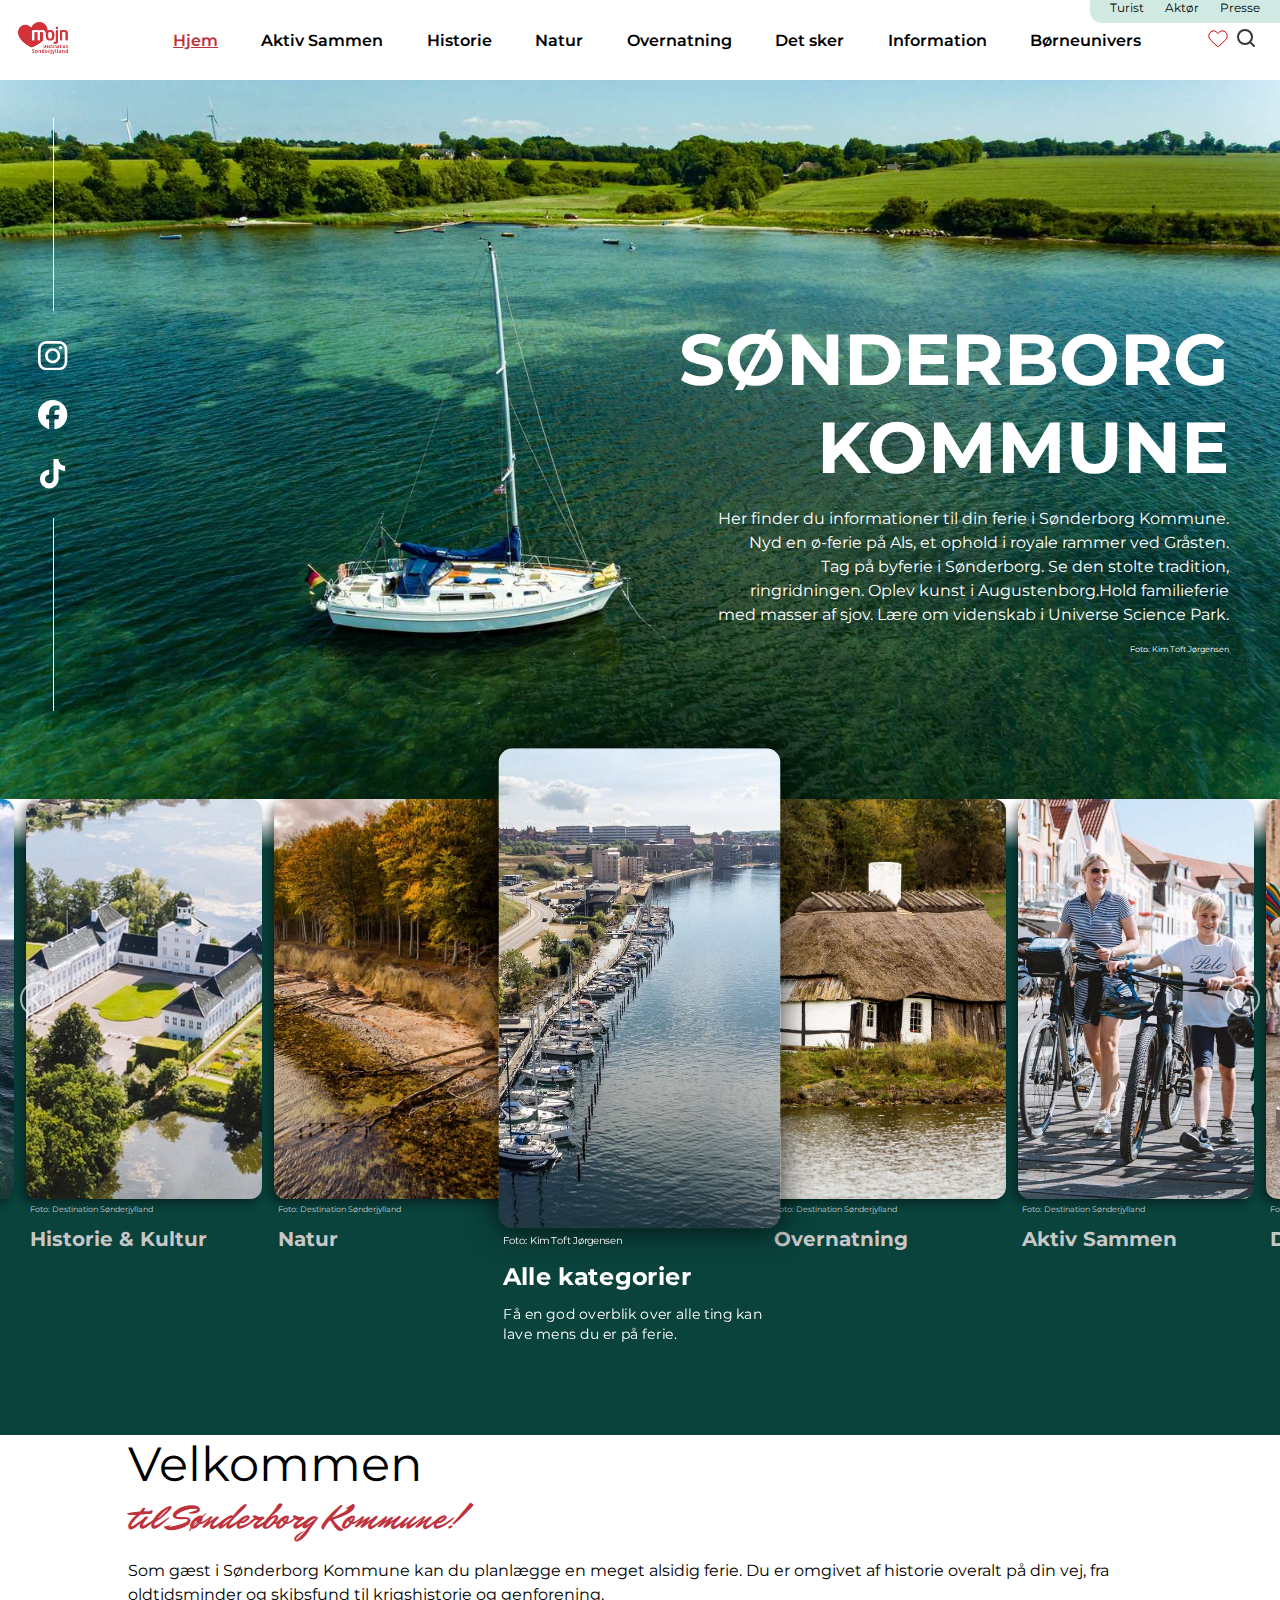
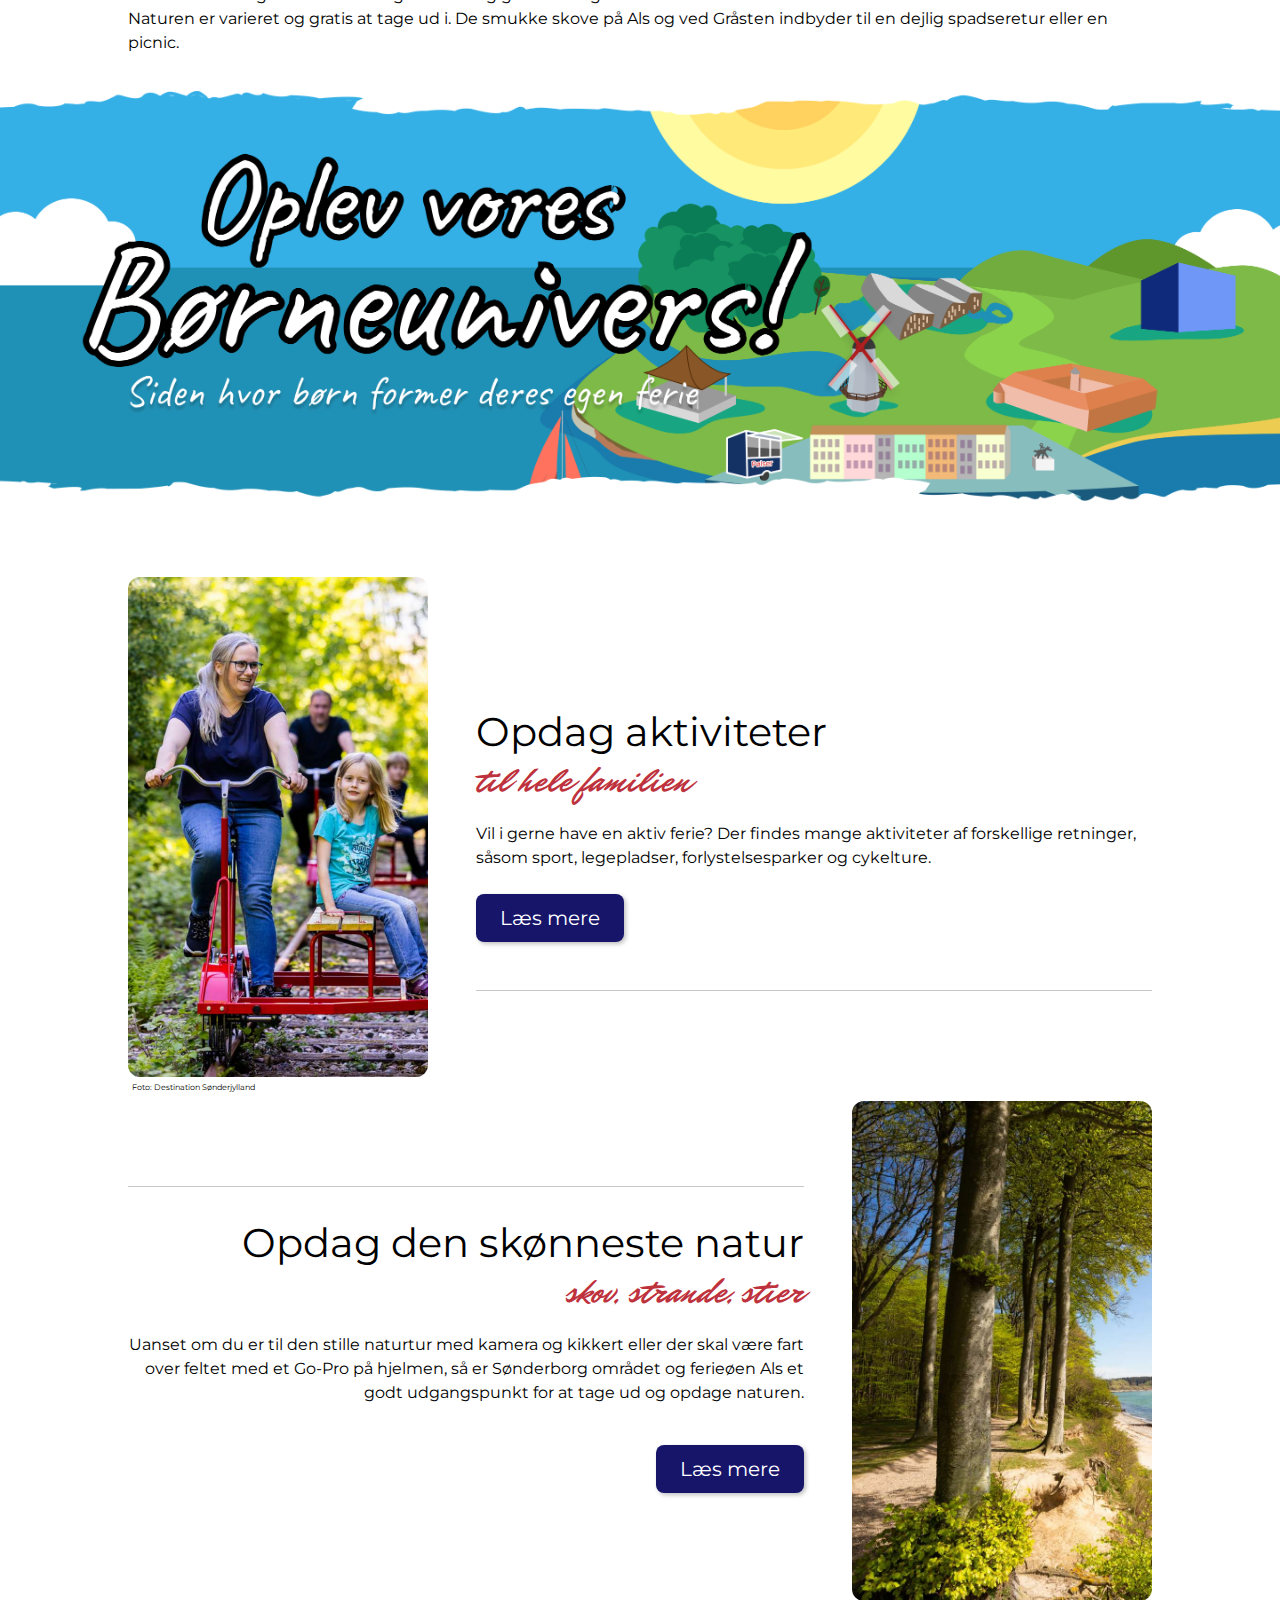
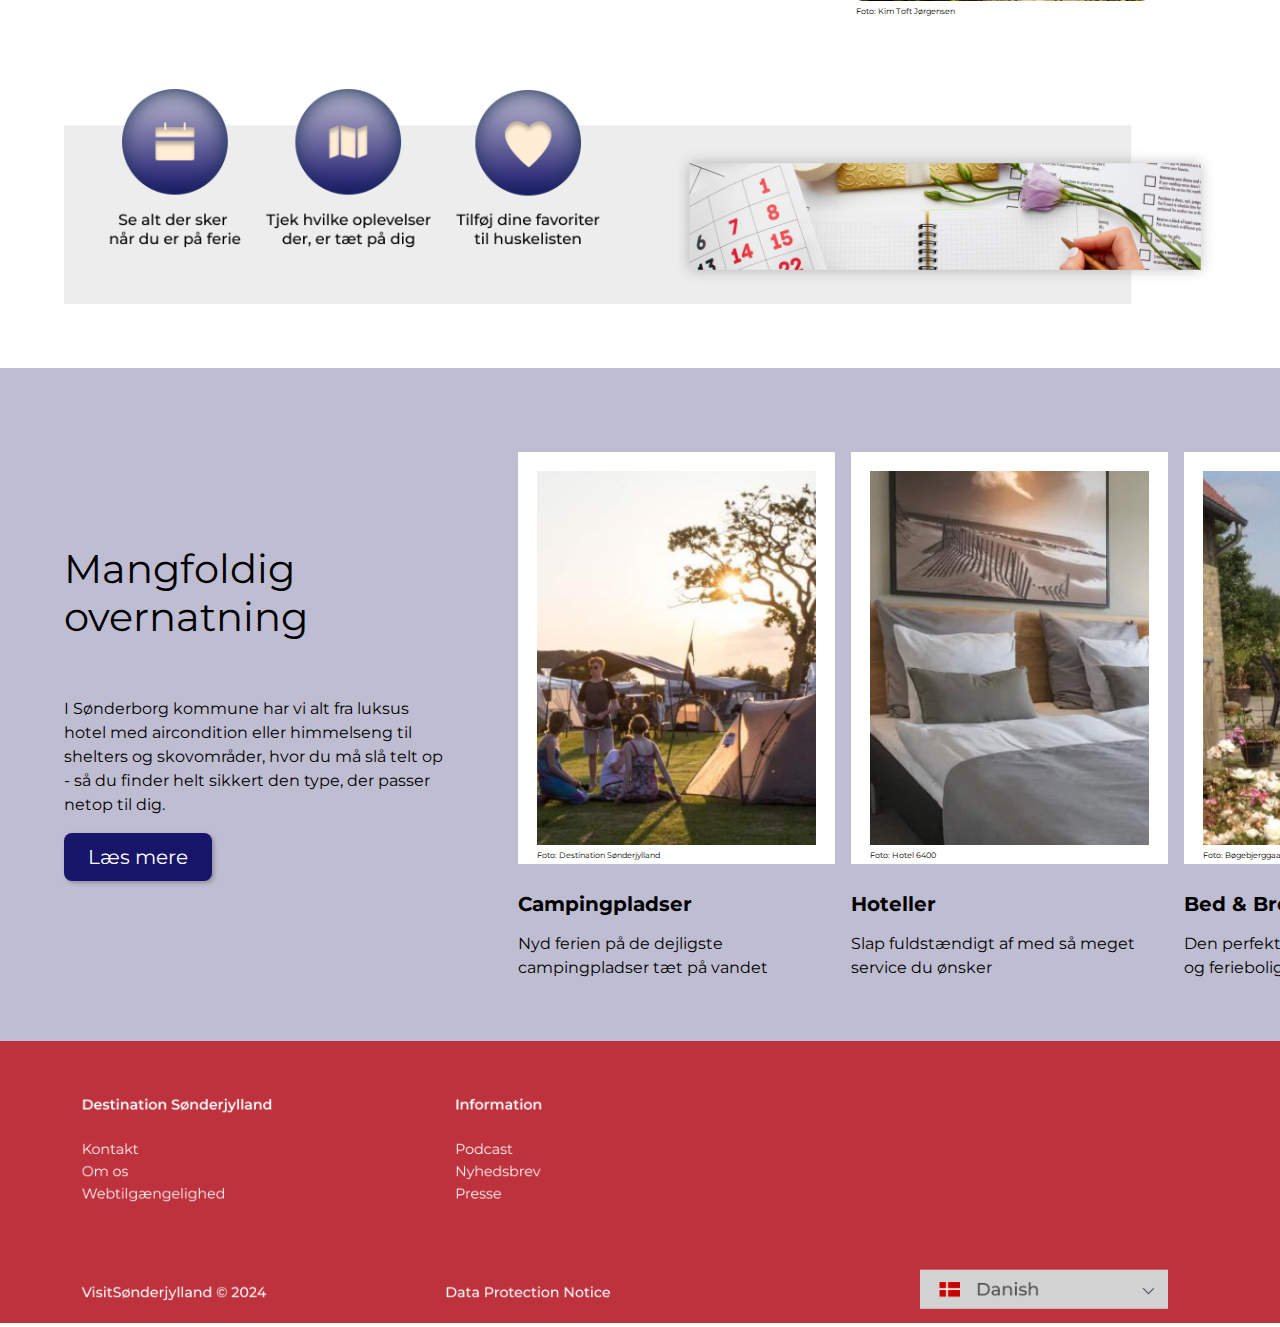
==== commit 036c7f92: "nyhedsbrev komplet" ====
--- a/index.html
+++ b/index.html
@@ -266,7 +266,7 @@
             <span class="socialMedia__line"></span>
         </section>
     </section>
-    <main>
+    <main class="category__main">
         <!-- welcome -->
         <section class="welcome">
             <section class="welcome__text">
--- a/css/style.css
+++ b/css/style.css
@@ -2,7 +2,9 @@
 
 /*next 4 just temporary, they were too big, but aren't styled yet*/
 
-
+.icon {
+    max-width: 35px;
+}
 
 .imageCredit {
     font-size: 8px;
@@ -18,6 +20,7 @@
 .heroSection {
     width: 100vw;
     position: relative;
+    padding-top: 80px;
     overflow: hidden;
     container-type: inline-size;
     container-name: heroSection;
@@ -546,6 +549,7 @@
     text-decoration: none;
     padding-inline: var(--spacing__24);
     padding-block: var(--spacing__12);
+    border: none;
     border-radius: var(--spacing__8);
     width: fit-content;
     margin-block-end: var(--spacing__24);
@@ -602,6 +606,7 @@
     flex-direction: column;
     container-name: imageSlider;
     container-type: inline-size;
+    z-index: -1;
 
     .imageSlider__background {
         display: none;
@@ -668,6 +673,10 @@
 }
 
 @media screen and (min-width: 745px) {
+    .button {
+        font-size: 20px;
+    }
+
     .imageSlider {
         flex-direction: row;
         align-items: center;
@@ -752,8 +761,6 @@
                     transition: color 0.2s;
                 }
 
-                .imageCard__title {}
-
                 .imageCard__description {
                     display: block;
                 }
@@ -771,6 +778,526 @@
     }
 }
 
+/*________________________________________
+                NEWSLETTER
+  ________________________________________*/
+.category__main {
+    container-name: newsletter;
+    container-type: inline-size;
+}
+
+.category__top {
+    margin-block: 50px;
+    display: flex;
+    position: relative;
+    width: 100vw;
+
+    .welcome.inactive {
+        display:none
+    }
+}
+
+.newsletter__signUp {
+    background-color: white;
+    box-shadow: 0px 0px 30px 0px rgba(0,0,0,0.1);
+    opacity: 0;
+    position: absolute;
+    top: 0;
+    right: 92px;
+    width: 10px;
+    height: 10px;
+    transition: 0.6s linear;
+    z-index: 10;
+
+    .newsletter__icon {
+        position: absolute;
+        z-index: 5;
+        top: -5%;
+        right: -3%;
+    }
+}
+
+.newsletter__signUp.active {
+    opacity: 1;
+    width: 80vw;
+    height: 80vh;
+    top: calc(10vh - 50px);
+    right: 10vw;
+    display: flex;
+
+    .icon__close {
+        height: 35px;
+        position: absolute;
+        z-index: 5;
+        top: 20px;
+        left: 20px;
+
+    }
+
+    .newsletter__headline {
+        font-size: 24px;
+        font-weight: normal;
+        margin-block: var(--spacing__40);
+    }
+    .newsletter__headline--main {
+        font-size: 32px;
+    }
+}
+
+.newsletter__aside {
+    width: 38.2%; /*golden ratio*/
+    position: relative;
+    overflow: hidden;
+
+    .newsletter__progressBar {
+        background: linear-gradient(0deg, rgba(251,247,244,0) 0%, rgba(251,247,244,0.8421962535014006) 7%, rgba(251,247,244,1) 15%);
+        width: 100%;
+        height: 52%;
+        position: absolute; /*ellers virker z-index ikke*/
+        z-index: 1;
+        display: grid;
+        grid-template-rows: 20px auto 20px auto 20px;
+        padding-inline-start: 20%;
+        padding-block: 20%;
+        box-sizing: border-box;
+
+        .progressBar__dot {
+            display: block;
+            height: 18px;
+            width: 18px;
+            border-radius: 24px;
+            border: solid 2px var(--lightBlue);
+            transition: 1s ease;
+
+            &:after {
+                content: attr(data-description);
+                display: block;
+                width: fit-content;
+                text-wrap: nowrap; /* ellers står det i to linjer*/
+                transform: translateX(40px);
+                color: var(--grey);
+            }
+
+            &.active {
+                background-color: var(--lightBlue);
+                height: 20px;
+                width: 20px;
+                transform: translateX(-1px); /*to align it with the other ones*/
+
+                &::after {
+                    color: black;
+                }
+            }
+        }
+
+        .progressBar__line {
+            display: block;
+            border-left: solid 1px var(--grey);
+            transform: translateX(10.5px); /*half of dot - half of line*/
+        }
+    }
+    .newsletter__image {
+        min-width: 100%;
+        height: 55%;
+        position: absolute;
+        bottom: 0;
+    }
+}
+
+.newsletter__signUpForm {
+    display: none;
+}
+
+.newsletter__signUpForm.active {
+    display: block;
+    width: 61.8%;
+    padding: 50px;
+    box-sizing: border-box;
+    overflow-y: scroll;
+
+
+    > section { /*direct children*/
+        padding-block-end: var(--spacing__48);
+        border-bottom: solid 1px var(--grey);
+    }
+
+    .newsletter__personalData {
+        display: flex;
+        flex-direction: column;
+
+        .newsletter__label {
+            margin-inline-start: var(--spacing__8);
+            margin-block-end: var(--spacing__4);
+        }
+
+        input{
+            padding-inline-start: 10px;
+            border: none;
+            border-radius: var(--borderRadius__S);
+            margin-block-end: var(--spacing__24);
+            box-sizing: border-box;
+            background-color: white;
+            box-shadow: 0px 0px 30px 0px rgba(0,0,0,0.1);
+            height: 40px;
+            width: 300px;   
+
+            &.newsletter__firstName {
+                margin: 0;
+            }
+        }
+    }
+
+    .newsletter__categories {
+        animation: fade linear both;
+        animation-timeline: view(block);
+        animation-range: cover 10% cover 50%;
+
+        display: grid;
+        grid-template-columns: min-content auto;
+        column-gap: var(--spacing__8);
+        row-gap: var(--spacing__12);
+        
+
+        .newsletter__headline {
+            grid-column: span 2;
+        }
+
+        .newsletter__checkbox--allCategories {
+            margin-block-end: var(--spacing__16);
+        }
+    }
+
+    .newsletter__specify {
+        animation: fade linear both;
+        animation-timeline: view(block);
+        animation-range: cover 10% cover 50%;
+
+        .newsletter__headline {
+            margin-block-end: 0;
+        }
+        .newsletter__description {
+            margin-block-start: var(--spacing__8);
+            margin-block-end: var(--spacing__40);
+        }
+        .newsletter__subheadline {
+            margin-block-start: 0;
+        }
+
+        input {
+            display: none;
+        }
+
+        .newsletter__age {
+            padding-block-end: var(--spacing__48);
+
+            label {
+                padding-inline: var(--spacing__16);
+                padding-block: var(--spacing__4);
+                border: solid 1px var(--accent__blue);
+                border-radius: 16px;
+                margin-inline-end: var(--spacing__12);
+                }
+
+            .newsletter__checkbox--age:checked + label { /* + is for siblings*/
+                background-color: var(--accent__blue);
+                color: white;
+            }
+        }
+
+        .newsletter__accessibility {
+            
+            label {
+                margin-inline-end: var(--spacing__12);
+            }
+
+            input:checked + label {
+                .accessibility__background {
+                    fill: var(--mintgreen)
+                }
+            }
+        }
+    }
+
+    .newsletter__interval {
+        animation: fade linear both;
+        animation-timeline: view(block);
+        animation-range: cover 10% cover 40%;
+
+        .interval__choice {
+            display: flex;
+            gap: var(--spacing__12);
+            align-items: flex-start;
+
+            &:not(.interval__choice--interval) {
+                padding-block-end: var(--spacing__32);
+            }
+        }
+
+        p {
+            margin: 0;
+        }
+
+        input {
+            margin-block-start: 7px; /*checkboxes*/
+        }
+
+        .interval__select {
+            margin-block-start: var(--spacing__8);
+            display: flex;
+            gap: var(--spacing__16);
+
+            select {
+                padding-inline: var(--spacing__8);
+                border: none;
+                border-radius: var(--borderRadius__S);
+                background-color: white;
+                box-shadow: 0px 0px 30px 0px rgba(0,0,0,0.1);
+                height: 40px;
+            }
+
+            p {
+                transform: translateY(8px); /*to get it in the middle of the input field*/
+            }
+        }
+    }
+
+    .newsletter__submit {
+        border: none;
+        animation: fade linear both;
+        animation-timeline: view(block);
+        animation-range: cover 0% cover 10%;
+
+        .newsletter__alert {
+            color: var(--text__accent--primary);
+            margin-block: var(--spacing__40);
+            line-height: 20px;
+        }
+
+        .newsletter__AGB {
+            padding-block-end: var(--spacing__24);
+        }
+        input {
+            font-size: 20px;
+        }
+         /*container omkring submit button, to create a "border"*/
+        .newsletter__submit--action {
+            position: relative;
+            height: 50.5px;
+            width: 109.8px;
+            border-radius: 8px;
+
+            .newsletter__submitButton {
+                position: absolute;
+                left: 2px;
+                top: 2px;
+                margin: 0;
+
+                &.active {
+                    background: white;
+                    color: var(--accent__blue);
+                    box-shadow: none;
+                }
+            }
+        }
+    }
+}
+
+.submit__border.active  {
+    position: absolute;
+    background-color: rgb(15, 239, 255);
+    z-index: -2;
+
+    &.submit__border--top {
+        bottom: 8px;
+        left: 0;
+        width: 100%;
+        height: 42.5px;
+        border-radius: 10px;
+        animation: submitLoading 1.5s linear infinite ;
+    }
+    
+    &.submit__border--bottom {
+        top: 8px;
+        right: 0;
+        border-radius: 10px;
+        width: 100%;
+        height: 42.5px;
+        animation: submitLoading 1.5s linear infinite ;
+    }
+}
+
+@keyframes submitLoading {
+   0% {
+    width: 2px;
+    height: 0;
+   }
+   30% {
+    width: 2px;
+    height: 42.5px;
+    
+   }
+   100% {
+    width: 100%;
+   }
+}
+
+.newsletter__submitted {
+    display: none;
+
+    &.active {
+        display: flex;
+        flex-direction: column;
+        justify-content: center;
+        padding: 50px;
+
+        .newsletter__headline {
+            margin: 0;
+        }
+
+        .button {
+            margin-top: var(--spacing__24);
+        }
+    }
+}
+
+.newsletter__inform {
+    display: none;
+
+    &.active {
+        display: block;
+        background-color: #EDEDED;
+        padding: 30px;
+        position: relative;
+        margin-inline-end: var(--spacing__92);
+        
+        .newsletter__icon {
+            position: absolute;
+            top: -15%;
+            right: -10%;
+        }
+        
+        .button {
+            margin-bottom: 0;
+        }
+    }
+}
+
+
+@container newsletter (max-width:1100px) {
+    .category__top {
+        display: block;
+    }
+    .newsletter__inform.active {
+        margin-inline-start: 10%;
+        margin-inline-end: 15%;
+    }
+    .newsletter__signUp {
+        opacity: 1;
+        position: absolute;
+        top: -50px;
+        left: 100%;
+        width: 100vw;
+        height: 100vh;
+        transition: 0.6s linear;
+    }
+    .newsletter__signUp.active {
+        display: block;
+        width: 100vw;
+        height: 100vh;
+        left: 0;
+        top: -50px; /*categoryTop has a margin-top of 50px*/
+        overflow-y: auto;
+
+        .newsletter__icon {
+            display: none;
+        }
+
+        .icon__close {
+            left: calc(100% - 20px - 35px);
+            top: 20px;
+        }
+
+        .newsletter__headline--main {
+            font-size: 24px;
+            margin-block-start: 0;
+        }
+        .newsletter__headline {
+            font-size: 20px;
+        }
+    }
+    .newsletter__aside {
+        width: 100%;
+        position: sticky;
+        top: 0;
+        z-index: 4;
+        background: white;
+
+        .newsletter__image {
+            height: 25vh;
+            object-fit: cover;
+            position: relative;
+        }
+
+        .newsletter__progressBar {
+            position: relative;
+            background: none;
+            display: grid;
+            grid-template-columns: 18px auto 18px auto 18px;
+            grid-template-rows: 1fr;
+            gap: 20px;
+            width: 100vw;
+            height: calc(18px + 30px + 32px); /*18px = dot, 30px=translate after, 32px=text */
+            padding-inline: 15%;
+            padding-block-start: 40px;
+            box-sizing: border-box;
+            
+            .progressBar__dot {
+                &.active {
+                    width: 18px;
+                    height: 18px;                 
+                }
+                
+                &::after {
+                    transform: translateX(-40%) translateY(30px);
+                    text-wrap: wrap;
+                    text-align: center;
+                }
+            }
+            .progressBar__line {
+                border-bottom: solid 1px var(--grey);
+                border-left: none;
+                height: 1px;
+                transform: translateY(9px);
+            }
+        }
+    }
+    .newsletter__signUpForm.active {
+        width: 100vw;
+        box-sizing: border-box;
+        padding: 0 var(--spacing__32);
+
+        .newsletter__personalData {
+            input {
+                width: 100%;
+            }
+        }
+        .newsletter__categories {
+            width: 100%;
+        }
+    }
+
+    .newsletter__submitted {
+        align-items: center;
+        text-align: center;
+    }
+}
+
+@keyframes fade {
+    0% {opacity: 0;}
+    100% {opacity: 1;}
+}
+
+
 footer img{
     width: 100%;
 }
